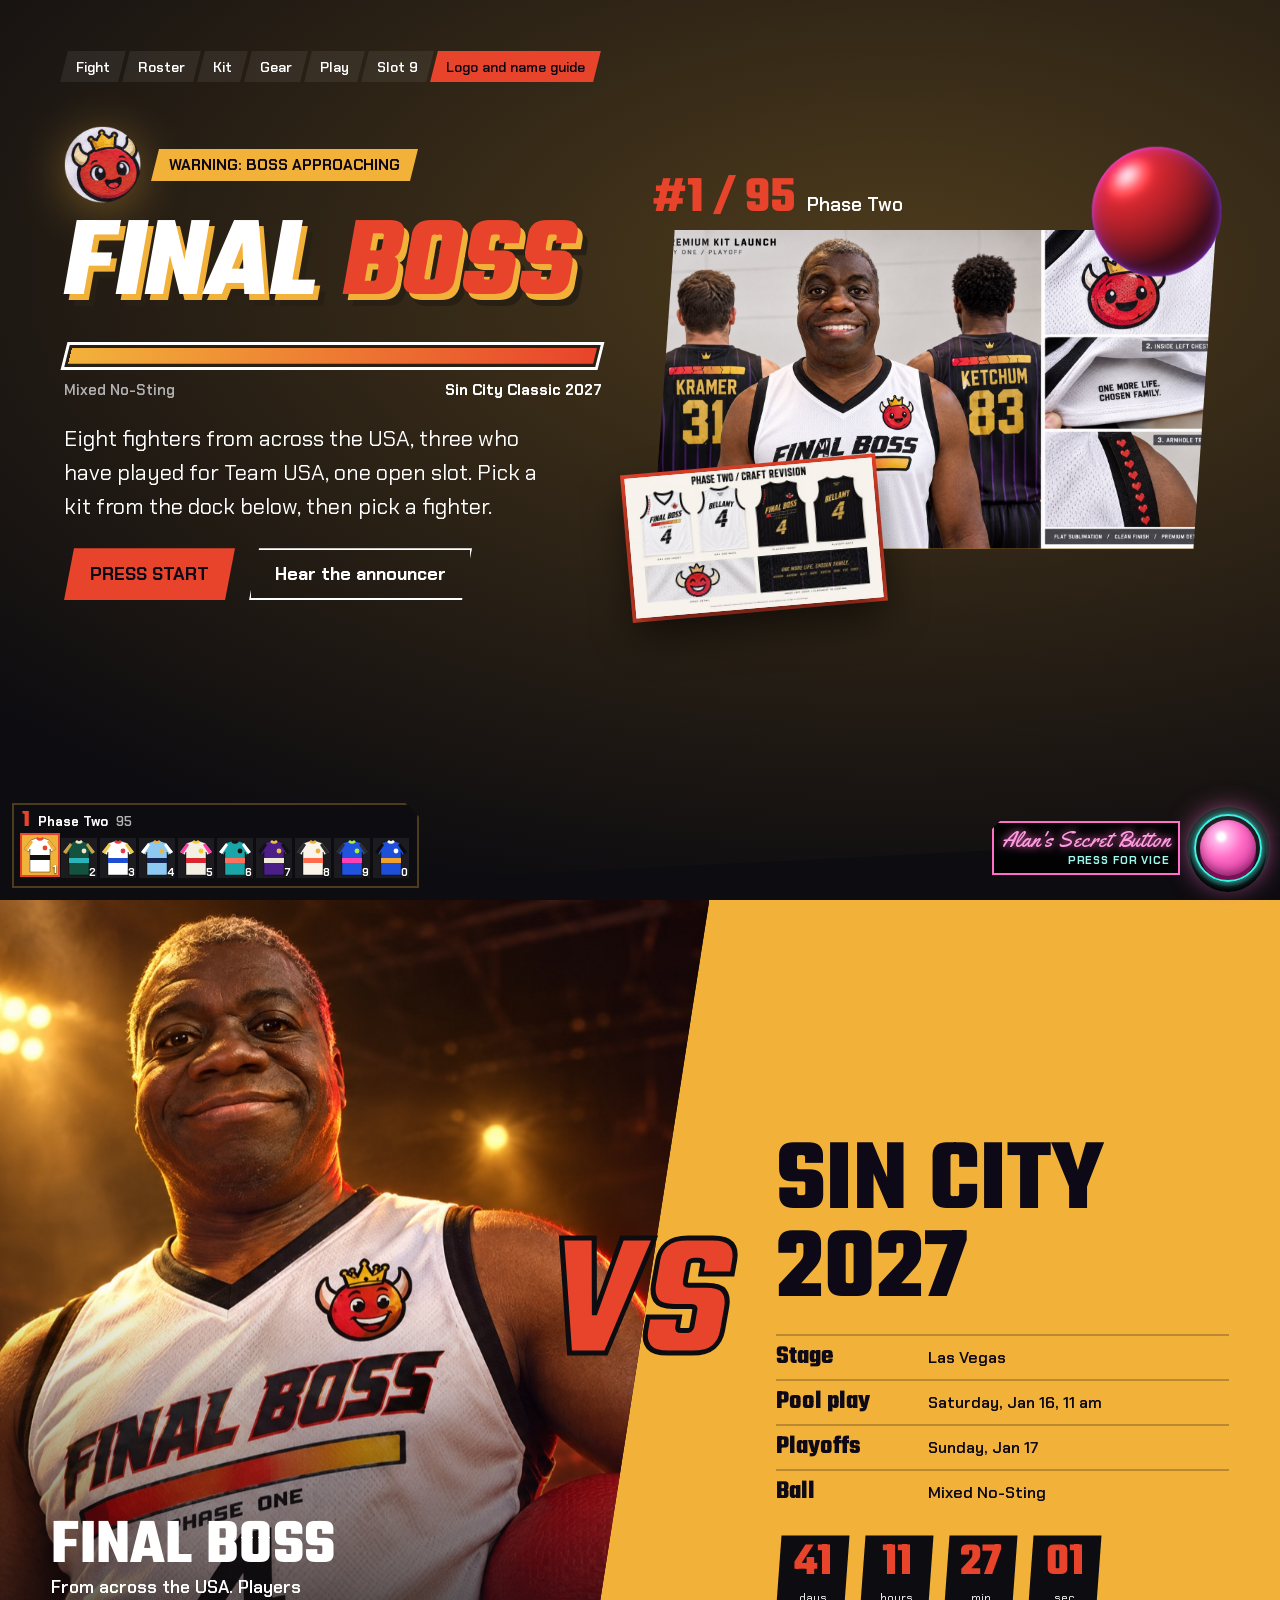
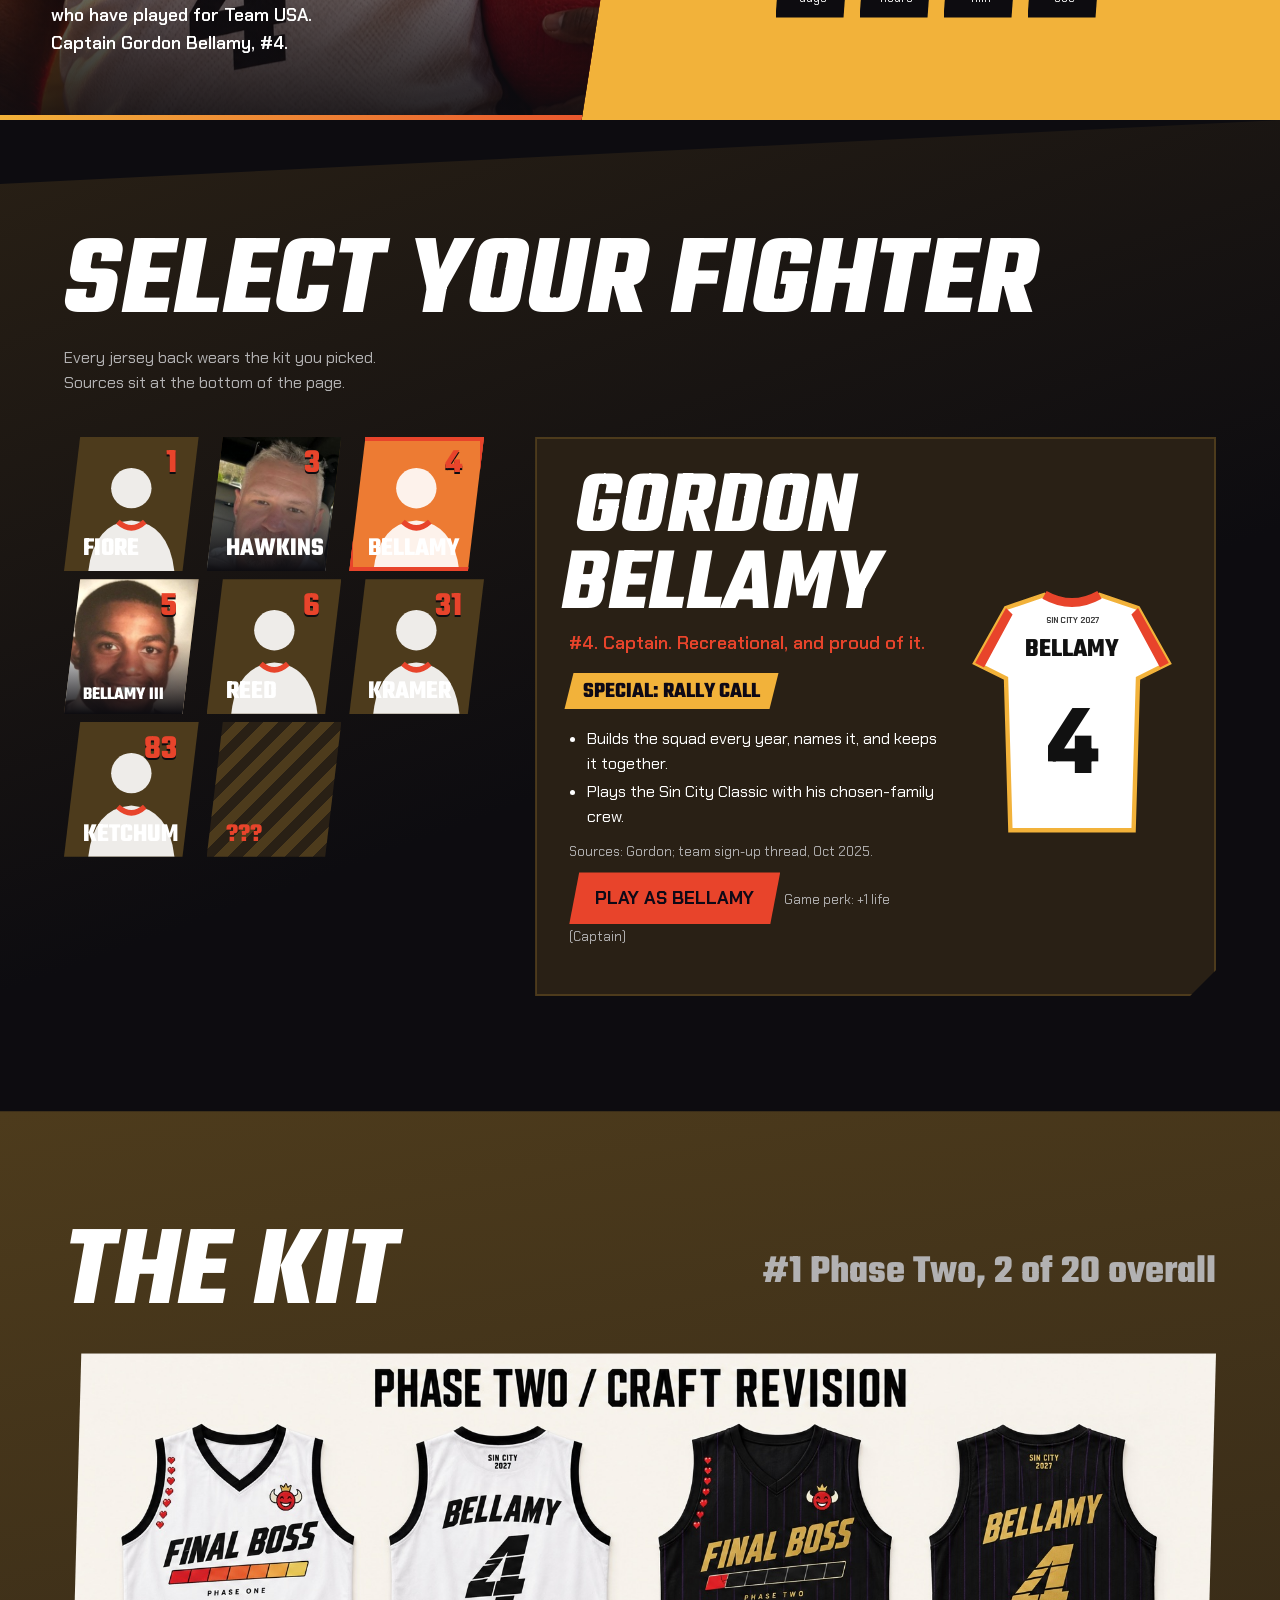
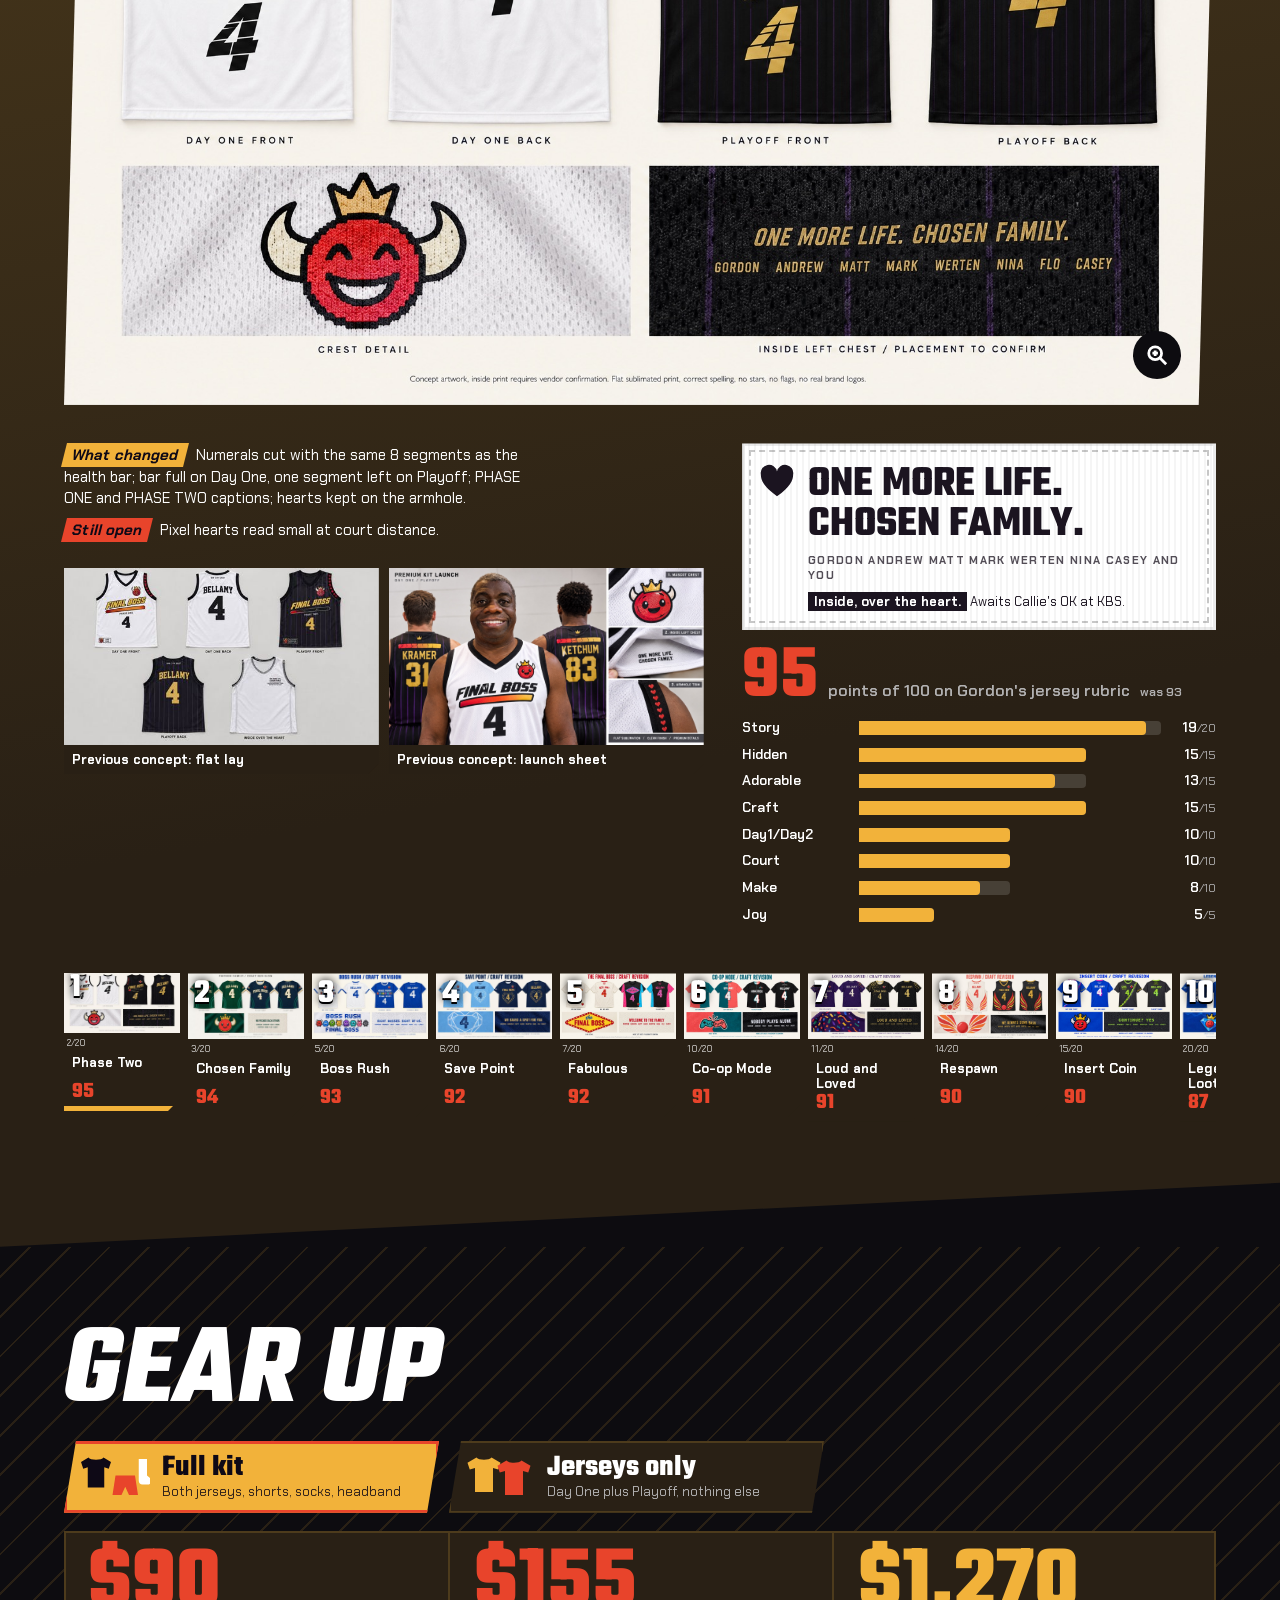
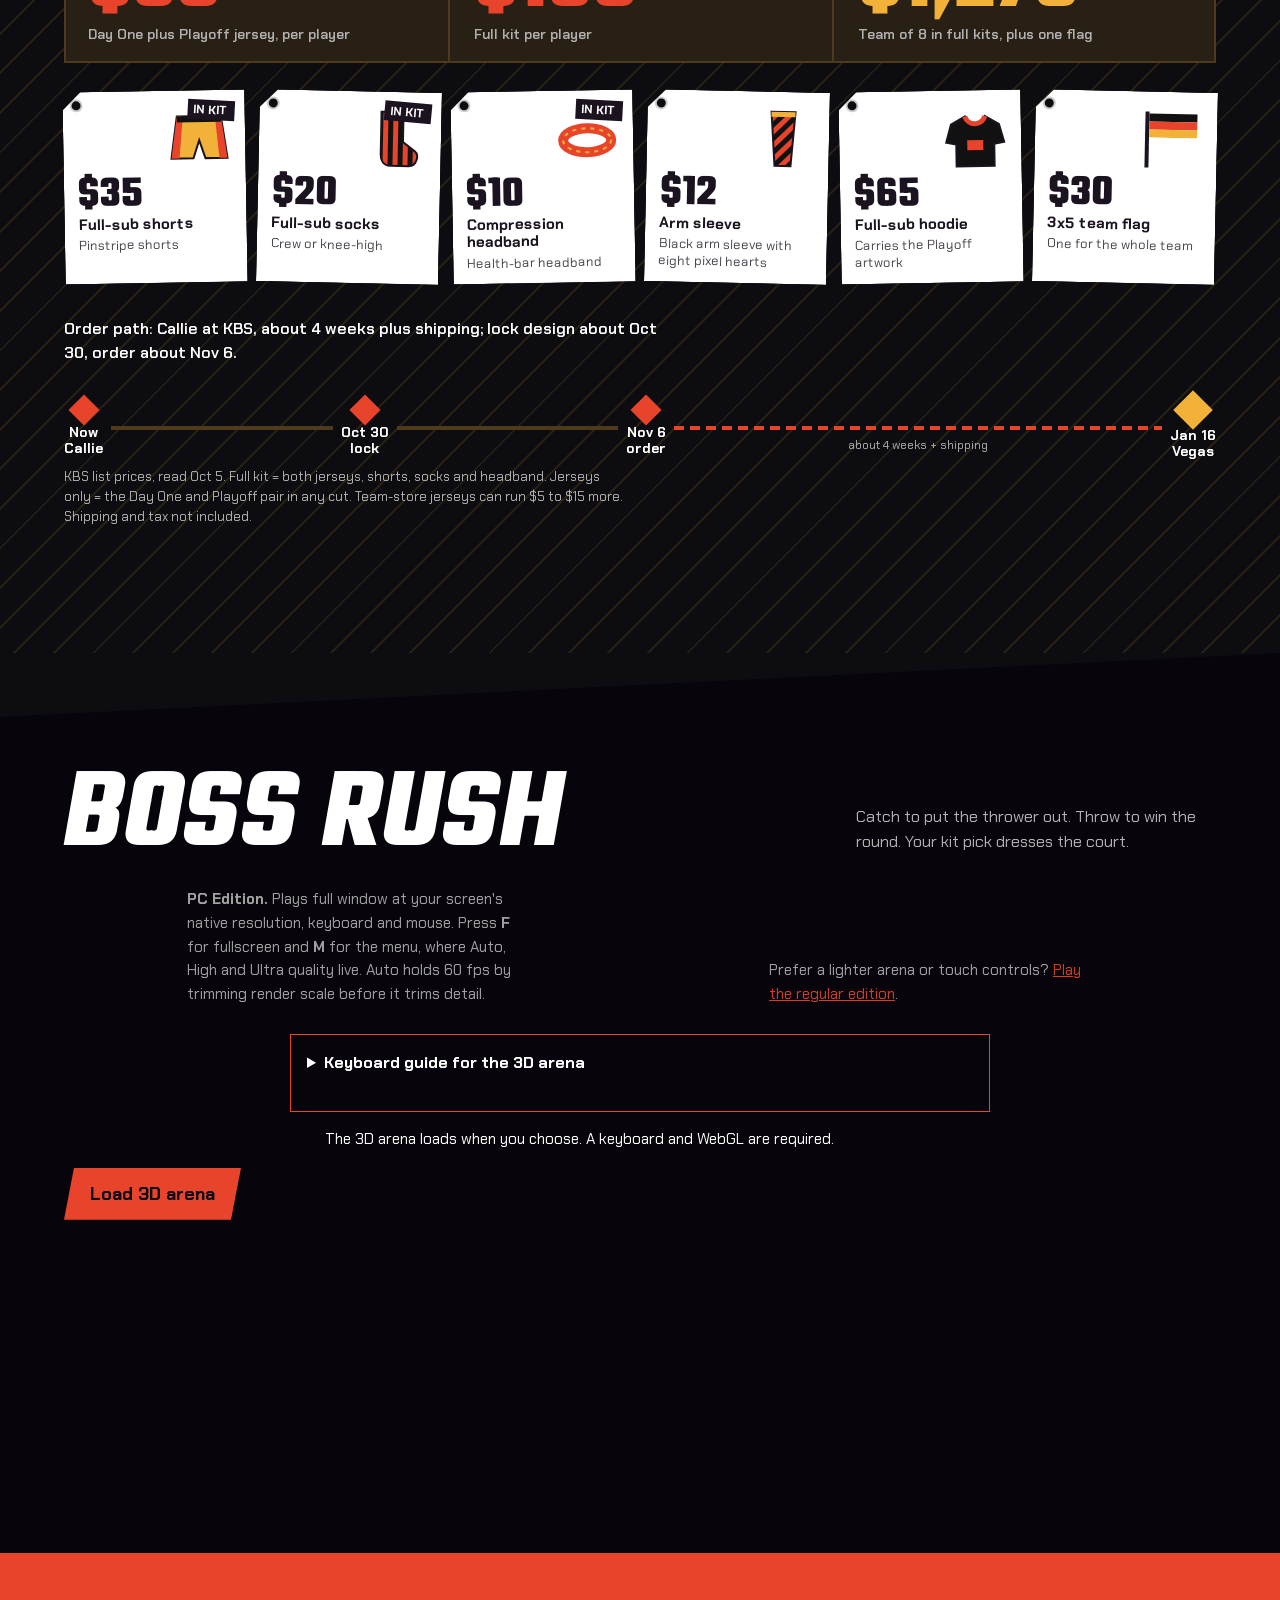
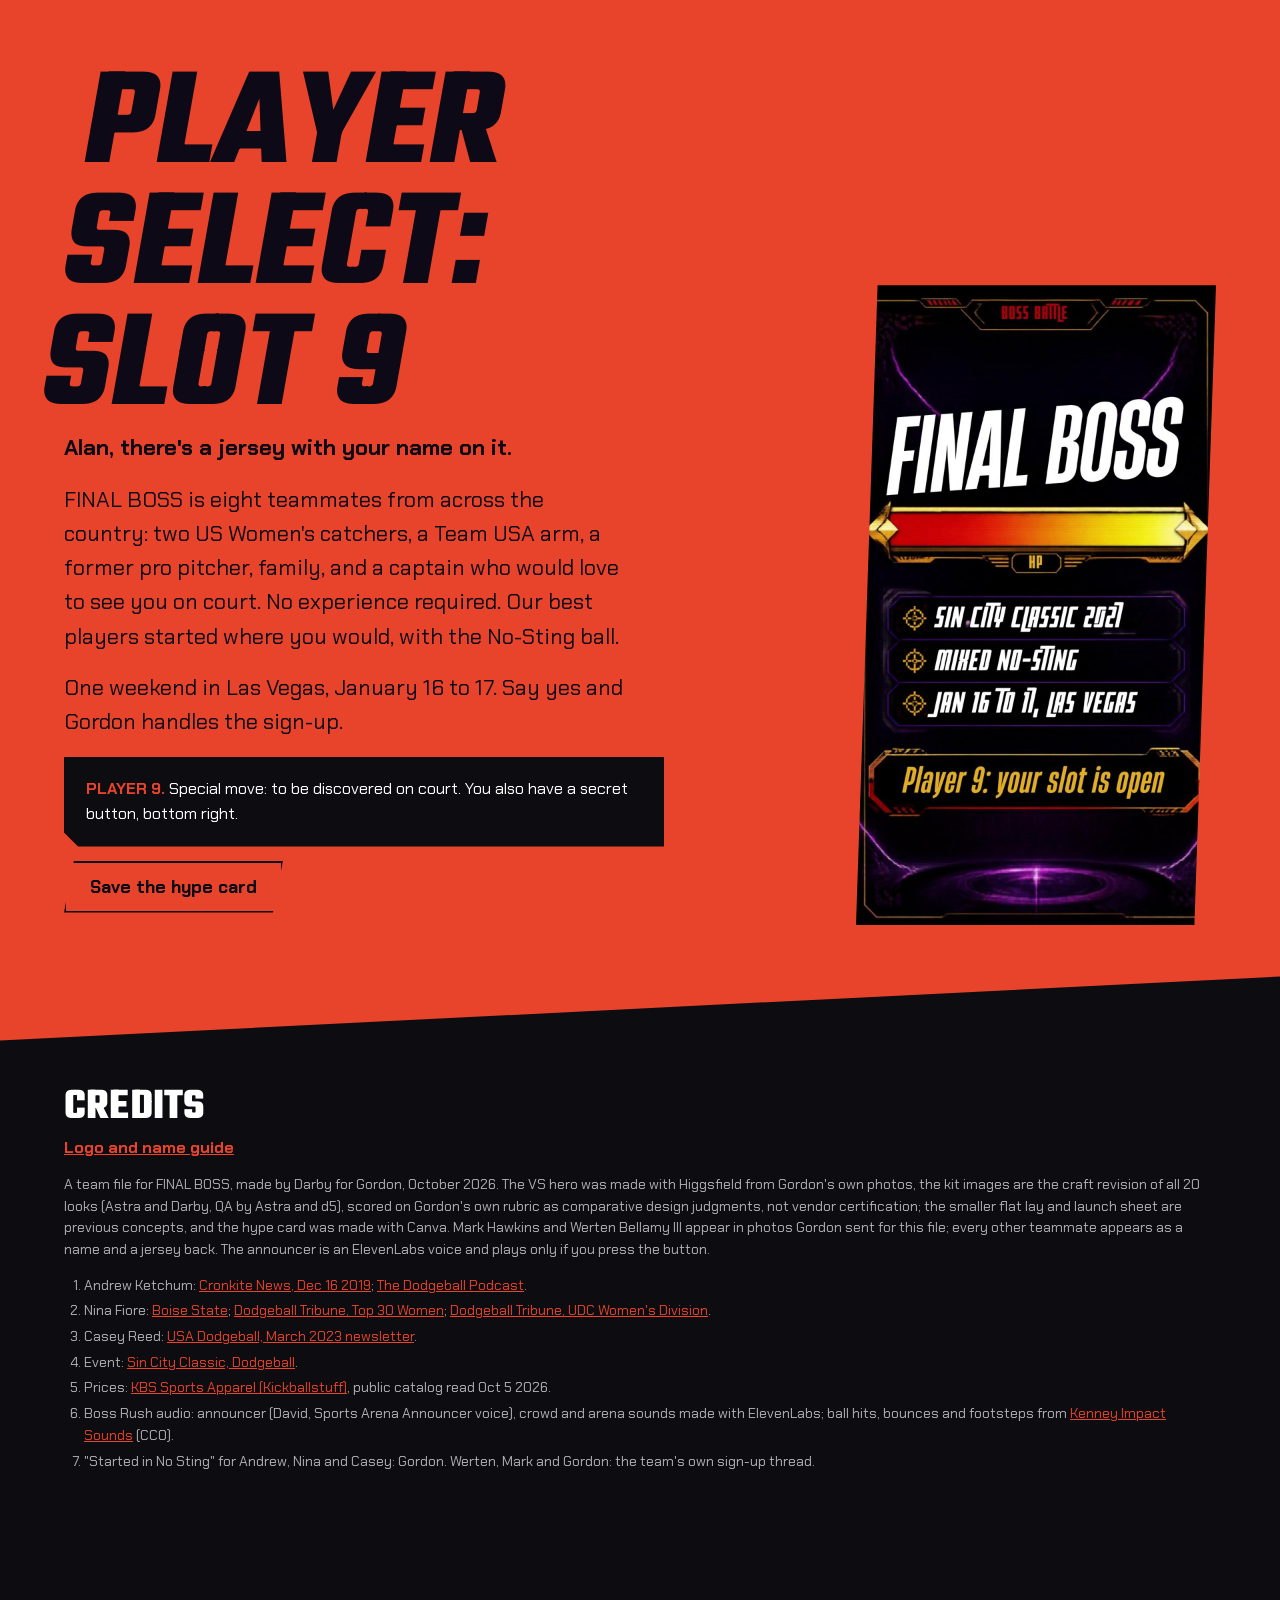
==== index.html @ 3ed368cc "PC site matches the roster: Flo's card and kit name out, Nina coach (may play), the open YOU slot; s" ====
<!doctype html>
<html lang="en">
<head>
<meta charset="utf-8">
<meta name="viewport" content="width=device-width,initial-scale=1,viewport-fit=cover">
<!-- STYLE: Versus Mode, a fighting-game boss file after the Persona 5 menu system and Street Fighter 6 select and VS screens; secret second skin "Vice", a generic 1980s Miami night (deco hotels, pastel neon, palms, pool light) | WHY: the team file IS a fighting game, and every jersey look re-skins the whole arena, so the kit is something you see the page wear, not read about | ALT: Casino Floor, rejected (jersey Fabulous already owns Vegas; cards drift to card grids) -->
<title>FINAL BOSS Team File: PC Edition</title>
<meta name="description" content="The FINAL BOSS team file for Sin City Classic 2027: the roster, twenty kit looks, the gear and prices, a playable round, and an open slot.">
<meta property="og:title" content="FINAL BOSS Team File: PC Edition">
<meta property="og:description" content="Pick a fighter. Pick a kit. Play a round. Sin City Classic 2027, Mixed No-Sting.">
<meta property="og:image" content="assets/hero.jpg">
<meta name="theme-color" content="#0c0612">
<link rel="icon" href="data:image/svg+xml,%3Csvg xmlns='http://www.w3.org/2000/svg' viewBox='0 0 64 64'%3E%3Crect width='64' height='64' fill='%230c0612'/%3E%3Crect x='8' y='26' width='48' height='12' fill='%23ff3b2f'/%3E%3Crect x='8' y='26' width='30' height='12' fill='%23ffc83d'/%3E%3C/svg%3E">
<link rel="preconnect" href="https://fonts.googleapis.com">
<link rel="preconnect" href="https://fonts.gstatic.com" crossorigin>
<link rel="stylesheet" href="https://fonts.googleapis.com/css2?family=Teko:wght@500;600;700&family=Chakra+Petch:ital,wght@0,400;0,600;0,700;1,600&family=Yellowtail&family=Josefin+Sans:wght@400;600;700&display=swap">
<style>
:root{
  /* look tokens: every value below is overwritten by the active look (see applyLook) */
  --void:#0c0612; --void2:#170b22; --plum:#3a1663; --violet:#7b34e6; --red:#ff3b2f; --gold:#ffc83d; --bone:#f5efe4; --ash:#b9aecb; --ink:#0c0612; --onred:#0c0612; --ongold:#0c0612;
  --c1:#14523f; --c2:#2ab3b8; --c3:#f3e6c8; --c4:#c9a24a; --glow:#ff3b2f66;
  --bar:linear-gradient(90deg,var(--red) 0%,var(--gold) 100%);
  /* mode tokens */
  --disp:'Teko','Impact','Arial Narrow',sans-serif; --ui:'Chakra Petch',system-ui,-apple-system,'Segoe UI',sans-serif; --num:'Teko','Impact',sans-serif;
  --skew:-10deg; --chip:-14deg; --unchip:14deg;
  --neonpink:#ff6ec7; --neonteal:#3ef2e0;
  color-scheme:dark;
}
body[data-mode="vc"]{--disp:'Yellowtail','Brush Script MT',cursive; --ui:'Josefin Sans',system-ui,-apple-system,'Segoe UI',sans-serif; --skew:0deg; --chip:0deg; --unchip:0deg}
*{box-sizing:border-box}
html{scroll-behavior:smooth;overflow-x:hidden}
@media (prefers-reduced-motion:reduce){html{scroll-behavior:auto}*{animation-duration:.001ms!important;animation-iteration-count:1!important;transition-duration:.001ms!important}}
body{margin:0;background:var(--void);color:var(--bone);font:16px/1.55 var(--ui);overflow-x:hidden;-webkit-font-smoothing:antialiased;padding-bottom:112px;transition:background-color .5s}
a{color:var(--gold)}
img{max-width:100%;display:block}
button{font-family:inherit}
:focus-visible{outline:3px solid var(--gold);outline-offset:3px}
h1,h2,h3{font-family:var(--disp);font-weight:700;line-height:.86;margin:0;letter-spacing:.005em}
body[data-mode="vc"] h1,body[data-mode="vc"] h2,body[data-mode="vc"] h3{font-weight:400;line-height:1.02;letter-spacing:0}
p{margin:0 0 .8em}
.skip{position:absolute;left:-999px;top:8px;background:var(--gold);color:var(--ink);padding:10px 14px;z-index:99}
.skip:focus{left:8px}
.vc-only{display:none!important}
body[data-mode="vc"] .vc-only{display:revert!important}
body[data-mode="vc"] .fb-only{display:none!important}

/* the slash: every screen is cut on a diagonal; in Vice, a stepped deco edge */
.screen{position:relative;min-height:100svh;padding:clamp(64px,9vw,120px) clamp(16px,5vw,72px);isolation:isolate}
.slab{clip-path:polygon(0 0,100% 0,100% calc(100% - 5vw),0 100%)}
.slab-r{clip-path:polygon(0 5vw,100% 0,100% 100%,0 100%)}
body[data-mode="vc"] .slab,body[data-mode="vc"] .slab-r{clip-path:polygon(0 0,100% 0,100% calc(100% - 36px),72% calc(100% - 36px),72% calc(100% - 18px),58% calc(100% - 18px),58% 100%,42% 100%,42% calc(100% - 18px),28% calc(100% - 18px),28% calc(100% - 36px),0 calc(100% - 36px))}

/* file tabs */
.tabs{display:flex;flex-wrap:wrap;gap:6px 4px;margin:0 0 clamp(24px,3.5vw,44px);padding:0;list-style:none;position:relative;z-index:2}
.tabs a{display:inline-block;font:600 14px/1 var(--ui);color:var(--bone);text-decoration:none;padding:9px 12px 8px;background:#ffffff12;transform:skewX(var(--chip))}
.tabs a span{display:inline-block;transform:skewX(var(--unchip))}
.tabs a:hover{background:var(--red);color:var(--onred)}
.tabs .guide a{background:var(--gold);color:var(--ongold)}
body[data-mode="vc"] .tabs a{background:transparent;box-shadow:inset 0 -2px 0 var(--neonteal);letter-spacing:.08em;text-transform:uppercase;font-size:13px}
body[data-mode="vc"] .tabs .guide a{box-shadow:inset 0 0 0 2px var(--neonpink);color:var(--neonpink);background:transparent}

/* 01 boss intro */
#start{padding-top:clamp(28px,4vw,52px);background:radial-gradient(120% 90% at 70% 30%,var(--plum) 0%,var(--void2) 45%,var(--void) 80%);overflow:hidden}
.startgrid{display:grid;grid-template-columns:minmax(0,1fr) minmax(0,1.05fr);gap:clamp(24px,4vw,64px);align-items:center;position:relative;z-index:1}
.intro{min-width:0}
.badgerow{display:flex;align-items:center;gap:14px;margin-bottom:14px}
.badgerow .warn{margin:0}
.mascot{width:clamp(60px,6vw,84px);height:auto;display:block;flex:0 0 auto;animation:bob 2.6s ease-in-out infinite;filter:drop-shadow(0 8px 24px var(--glow))}
@keyframes bob{50%{transform:translateY(-8px) rotate(-4deg)}}
.warn{display:inline-block;font:700 15px var(--ui);color:var(--onred);background:var(--red);padding:6px 14px;transform:skewX(var(--chip));margin-bottom:18px}
.warn span{display:inline-block;transform:skewX(var(--unchip))}
.title{font-size:clamp(72px,9vw,150px);transform:skewX(var(--skew));transform-origin:left;color:var(--bone);text-shadow:6px 6px 0 var(--red),12px 12px 0 var(--void2)}
.title em{font-style:normal;color:var(--gold)}
.vcword{font:700 clamp(22px,3vw,34px)/1 var(--ui);letter-spacing:.6em;color:var(--neonteal);text-shadow:0 0 12px var(--neonteal);margin:4px 0 0 .2em}
body[data-mode="vc"] .title{text-shadow:0 0 6px #fff,0 0 22px var(--neonpink),0 0 48px var(--neonpink);color:#fff6fb;transform:rotate(-6deg);padding:.05em 0 .1em}
body[data-mode="vc"] .title em{color:#fff6fb}
.bossbar{margin:26px 0 10px;width:min(620px,100%);height:28px;border:3px solid var(--bone);background:var(--void2);position:relative;transform:skewX(var(--chip))}
.bossbar i{position:absolute;inset:3px;background:var(--bar);transform-origin:left;animation:fill 1.6s cubic-bezier(.2,.9,.2,1) .4s both}
body[data-mode="vc"] .bossbar{border-color:var(--neonteal);box-shadow:0 0 14px var(--neonteal);border-radius:20px;overflow:hidden}
@keyframes fill{from{transform:scaleX(0)}to{transform:scaleX(1)}}
.barlabel{display:flex;justify-content:space-between;gap:12px;width:min(620px,100%);font:600 15px var(--ui);color:var(--ash)}
.barlabel b{color:var(--bone)}
.lede{font-size:clamp(18px,2vw,22px);max-width:34ch;margin-top:22px}
.cta{display:flex;flex-wrap:wrap;gap:14px;margin-top:24px}
.btn{font:700 18px var(--ui);color:var(--ongold);background:var(--gold);border:0;padding:14px 26px;cursor:pointer;text-decoration:none;clip-path:polygon(10px 0,100% 0,calc(100% - 10px) 100%,0 100%);min-height:48px;display:inline-flex;align-items:center;gap:10px}
.btn:hover{filter:brightness(1.12)}
.btn.ghost{background:transparent;color:var(--bone);box-shadow:inset 0 0 0 2px var(--bone)}
.btn.ghost:hover{background:var(--plum)}
body[data-mode="vc"] .btn{clip-path:none;border-radius:2px;letter-spacing:.06em;text-transform:uppercase;font-size:16px;box-shadow:0 0 0 2px var(--void),0 0 0 4px var(--gold)}
body[data-mode="vc"] .btn.ghost{box-shadow:inset 0 0 0 2px var(--neonteal);color:var(--neonteal)}
.blink{animation:blink 1.1s steps(2) infinite}
@keyframes blink{50%{opacity:.25}}

.herokit{margin:0;position:relative;min-width:0}
.herolife{width:100%;height:auto;aspect-ratio:1600/904;object-fit:cover;clip-path:polygon(4% 0,100% 0,96% 100%,0 100%);box-shadow:0 0 0 3px var(--red);background:var(--void2)}
body[data-mode="vc"] .herolife{clip-path:none;border-radius:120px 120px 6px 6px/70px 70px 6px 6px;box-shadow:0 0 0 3px var(--neonpink),0 0 40px var(--neonpink)}
.heroflat{position:absolute;left:-4%;bottom:-16%;width:44%;border:0;padding:0;background:var(--bone);cursor:zoom-in;transform:rotate(-5deg);box-shadow:0 18px 40px #0009,0 0 0 4px var(--gold)}
.heroflat img{width:100%;height:auto}
.heroname{display:flex;align-items:baseline;gap:12px;margin:0 0 10px;padding-right:clamp(90px,12vw,170px)}
.heroname b{display:block;font:700 clamp(34px,4vw,56px)/.82 var(--num);color:var(--gold);white-space:nowrap}
.heroname span{font:600 clamp(15px,1.6vw,19px)/1.15 var(--ui);color:var(--bone)}
body[data-mode="vc"] .heroname span{font-family:'Yellowtail',cursive;font-size:clamp(24px,2.6vw,34px);color:#fff}
.ballbox{position:absolute;right:-2%;top:-10%;width:clamp(86px,11vw,160px);aspect-ratio:1;z-index:2;pointer-events:none}
.ballbox canvas,.ballbox img{position:absolute;inset:0;width:100%;height:100%}
.js .ballbox img{display:none}
.sun{position:absolute;left:50%;bottom:-18vw;width:min(70vw,780px);aspect-ratio:1;transform:translateX(-50%);border-radius:50%;background:linear-gradient(180deg,#ffe36e 0%,#ff9a5a 38%,var(--neonpink) 70%,#b43cff 100%);-webkit-mask:repeating-linear-gradient(180deg,#000 0 22px,transparent 22px 30px);mask:repeating-linear-gradient(180deg,#000 0 22px,transparent 22px 30px);opacity:.85;z-index:0;filter:drop-shadow(0 0 40px #ff6ec7)}
.palms{position:absolute;inset:auto 0 0 0;width:100%;height:auto;z-index:0;pointer-events:none}
body[data-mode="vc"] #start{background:linear-gradient(180deg,#120a2e 0%,#2a0f52 38%,#6b1a6e 64%,#ff6ec7 88%,#ffb36b 100%)}

/* 02 versus */
#vs{position:relative;background:var(--red);color:var(--ink);display:grid;grid-template-columns:1fr auto 1fr;gap:0;align-items:stretch;padding:0;min-height:auto}
.side{position:relative;padding:clamp(48px,8vw,110px) clamp(16px,4vw,56px);min-height:min(92svh,820px);display:flex;flex-direction:column;justify-content:flex-end}
.side.us{background:#0c0612;color:#fff;clip-path:polygon(0 0,100% 0,82% 100%,0 100%);margin-right:max(-14vw,-180px);z-index:1;isolation:isolate}
.side.us::after{content:"";position:absolute;inset:0;background:linear-gradient(180deg,transparent 48%,var(--void) 100%);z-index:-1;opacity:.9}
.vsimg{position:absolute;inset:0;width:100%;height:100%;object-fit:cover;object-position:34% 30%;z-index:-2;opacity:0;transition:opacity .6s ease}
.vsimg.on{opacity:1}
.side.us::before{content:"";position:absolute;left:0;right:0;bottom:0;height:5px;background:var(--bar);z-index:0}
.side.them{background:var(--red);color:var(--onred);clip-path:polygon(18% 0,100% 0,100% 100%,0 100%);margin-left:max(-14vw,-180px);padding-left:clamp(48px,16vw,480px)}
.vsmark{align-self:center;z-index:3;font:700 clamp(90px,14vw,190px)/.8 var(--num);color:var(--gold);-webkit-text-stroke:5px var(--ink);transform:skewX(var(--skew));padding:0 .1em}
.side h2{font-size:clamp(58px,8vw,118px)}
.side.us{padding-bottom:clamp(28px,4vw,48px)}
.side.us h2{font-size:clamp(44px,5vw,76px)}
.side.us .bill{font-size:clamp(15px,1.4vw,18px)}
.side .bill{font-weight:600;font-size:clamp(17px,1.8vw,21px);max-width:26ch}
.stage{list-style:none;margin:18px 0 0;padding:0;font-weight:600}
.stage li{display:flex;gap:12px;align-items:baseline;padding:8px 0;border-top:2px solid currentColor;border-top-color:color-mix(in srgb,currentColor 25%,transparent)}
.stage li b{font:700 26px/1 var(--num);min-width:5.4em}
.count{display:flex;flex-wrap:wrap;gap:10px;margin-top:22px}
.count div{background:var(--ink);color:var(--gold);padding:8px 12px;min-width:74px;text-align:center;clip-path:polygon(6px 0,100% 0,calc(100% - 6px) 100%,0 100%)}
.count b{display:block;font:700 46px/.9 var(--num)}
.count span{font-size:12px;color:var(--bone)}
body[data-mode="vc"] #vs{background:#ffd9c7}
body[data-mode="vc"] .side.them{background:repeating-conic-gradient(from -90deg at 50% 110%,#ffd9c7 0 6deg,#ffc1d9 6deg 12deg);color:#2a0f52}
body[data-mode="vc"] .side.us::before{background:linear-gradient(90deg,var(--neonpink),var(--neonteal));box-shadow:0 0 14px var(--neonpink)}
body[data-mode="vc"] .vsmark{font-family:'Yellowtail',cursive;font-weight:400;color:#fff;-webkit-text-stroke:0;text-shadow:0 0 10px #fff,0 0 30px var(--neonpink),0 0 60px var(--neonpink)}
body[data-mode="vc"] .count div{background:#2a0f52;clip-path:none;border-radius:4px;color:var(--neonteal)}

/* 03 select */
#select{background:linear-gradient(160deg,var(--void2) 0%,var(--void) 60%)}
body[data-mode="vc"] #select{background:radial-gradient(circle at 50% 100%,transparent 0 22px,#ffffff08 22px 24px,transparent 24px) 0 0/48px 24px,linear-gradient(180deg,#0b2a3a,#140a30)}
.head{display:flex;flex-wrap:wrap;align-items:flex-end;justify-content:space-between;gap:12px;margin-bottom:28px}
.head h2{font-size:clamp(60px,9vw,132px);transform:skewX(var(--skew))}
body[data-mode="vc"] .head h2,body[data-mode="vc"] .kith{text-shadow:0 0 18px var(--neonpink);color:#fff}
.head p{max-width:36ch;color:var(--ash)}
.selectwrap{display:grid;grid-template-columns:minmax(0,420px) minmax(0,1fr);gap:clamp(20px,4vw,56px);align-items:start}
.grid9{display:grid;grid-template-columns:repeat(3,1fr);gap:8px}
.slot{position:relative;aspect-ratio:1;border:0;padding:0;cursor:pointer;background:var(--plum);color:var(--bone);clip-path:polygon(12% 0,100% 0,88% 100%,0 100%);overflow:hidden;font:inherit}
.slot svg,.slot img{position:absolute;inset:0;width:100%;height:100%;object-fit:cover}
.slot img{filter:saturate(.85) contrast(1.05)}
.slot.photo::after{content:"";position:absolute;inset:0;background:linear-gradient(180deg,transparent 45%,var(--void) 100%)}
.slot .nm{position:absolute;left:14%;right:6%;bottom:8%;font:700 clamp(17px,2.4vw,26px)/.85 var(--num);text-align:left;white-space:nowrap;z-index:1}
.slot .nm.long{font-size:clamp(12px,1.6vw,18px)}
.slot .no{position:absolute;right:16%;top:8%;font:700 clamp(22px,3.4vw,34px)/1 var(--num);color:var(--gold);z-index:1;text-shadow:0 2px 0 var(--void)}
.slot[aria-pressed="true"]{background:var(--violet);box-shadow:inset 0 0 0 4px var(--gold)}
.slot[aria-pressed="true"]::before{content:"";position:absolute;inset:0;box-shadow:inset 0 0 0 4px var(--gold);z-index:2}
.slot.open{background:repeating-linear-gradient(-45deg,var(--plum) 0 10px,var(--void2) 10px 20px)}
.slot.open .nm{color:var(--gold)}
.slot:hover{filter:brightness(1.15)}
body[data-mode="vc"] .slot{clip-path:none;border-radius:50% 50% 6px 6px/30% 30% 6px 6px}
.profile{position:relative;min-height:520px}
.card{display:grid;grid-template-columns:minmax(0,1fr) minmax(0,220px);gap:18px;padding:clamp(18px,3vw,34px);background:var(--void2);box-shadow:inset 0 0 0 2px var(--plum);clip-path:polygon(0 0,100% 0,100% calc(100% - 26px),calc(100% - 26px) 100%,0 100%);margin-bottom:22px}
body[data-mode="vc"] .card{clip-path:none;border-radius:4px;box-shadow:inset 0 0 0 2px var(--neonteal),0 0 30px #3ef2e033;background:#140a30e6}
.js .card{display:none;margin:0}
.js .card.on{display:grid;animation:slam .42s cubic-bezier(.2,1.4,.3,1)}
@keyframes slam{from{transform:translateX(40px) skewX(-8deg);opacity:0}to{transform:none;opacity:1}}
.card h3{text-transform:uppercase;font-size:clamp(50px,7vw,96px);transform:skewX(var(--skew));transform-origin:left}
body[data-mode="vc"] .card h3{text-transform:none;color:var(--neonpink);text-shadow:0 0 14px var(--neonpink)}
.card .role{font:600 18px var(--ui);color:var(--gold);margin:6px 0 14px}
.card .move{display:inline-block;background:var(--red);color:var(--onred);font:700 22px/1 var(--num);padding:8px 14px 6px;transform:skewX(var(--chip));margin:4px 0 14px}
.card .move span{display:inline-block;transform:skewX(var(--unchip))}
.card ul{margin:0 0 12px;padding-left:18px}
.card li{margin:4px 0}
.card .src{font-size:13px;color:var(--ash)}
.card .ns{display:inline-block;font:700 14px var(--ui);color:var(--ongold);background:var(--gold);padding:4px 10px;margin-bottom:10px}
.back{position:relative;align-self:center}
.back svg{width:100%;height:auto}
.back.photo{align-self:start}
.back.photo img{width:100%;height:auto;aspect-ratio:4/5;object-fit:cover;clip-path:polygon(8% 0,100% 0,92% 100%,0 100%)}
body[data-mode="vc"] .back.photo img{clip-path:none;border-radius:120px 120px 4px 4px/90px 90px 4px 4px}
.back.photo .plate{margin-top:-28px;position:relative;font:700 30px/1 var(--num);color:var(--onred);background:var(--red);padding:6px 10px 2px;width:max-content;max-width:100%;transform:skewX(var(--chip))}
.back.photo figcaption{font-size:12px;color:var(--ash);margin-top:8px}
.playas{margin-top:6px}
.card.open h3{color:var(--gold)}

/* 04 the kit */
#kit{background:linear-gradient(170deg,var(--plum),var(--void2) 70%)}
body[data-mode="vc"] #kit{background:linear-gradient(180deg,#0b5f70,#0a3550 60%,#140a30)}
.caustic{position:absolute;inset:0;z-index:-1;opacity:.22;mix-blend-mode:screen;background-image:url("data:image/svg+xml,%3Csvg xmlns='http://www.w3.org/2000/svg' width='400' height='400'%3E%3Cfilter id='c'%3E%3CfeTurbulence type='turbulence' baseFrequency='0.014' numOctaves='2' seed='4'/%3E%3CfeColorMatrix values='0 0 0 0 0.75 0 0 0 0 1 0 0 0 0 1 0 0 0 -3.2 1.25'/%3E%3C/filter%3E%3Crect width='400' height='400' filter='url(%23c)'/%3E%3C/svg%3E");background-size:400px 400px;animation:drift 24s linear infinite}
@keyframes drift{to{background-position:400px 200px}}
.kith{font-size:clamp(60px,9vw,132px);transform:skewX(var(--skew))}
.kitsub{font:700 clamp(26px,3.2vw,40px)/1 var(--num);color:var(--gold)}
body[data-mode="vc"] .kitsub{font-family:'Yellowtail',cursive;font-weight:400;color:#fff}
.flatbig{display:block;width:100%;max-width:1240px;border:0;padding:0;background:#e9e6e1;cursor:zoom-in;position:relative;clip-path:polygon(1.5% 0,100% 0,98.5% 100%,0 100%)}
body[data-mode="vc"] .flatbig{clip-path:none;border-radius:6px;box-shadow:0 0 0 3px #fff,0 0 0 7px var(--neonteal)}
.flatbig img{width:100%;height:auto}
.zoom{position:absolute;right:3%;bottom:4%;width:48px;height:48px;background:var(--void);color:var(--bone);display:grid;place-items:center;border-radius:50%}
.kitrow{display:grid;grid-template-columns:minmax(0,1.35fr) minmax(0,1fr);gap:clamp(18px,3vw,44px);margin-top:clamp(22px,3vw,40px);align-items:start}
.kitleft{display:grid;gap:16px;align-content:start}
.craftnote p{margin:0 0 10px;font-size:15px;line-height:1.35;max-width:52ch}
.craftnote b{display:inline-block;font:700 15px/1 var(--ui);color:var(--onred);background:var(--red);padding:5px 8px 4px;margin-right:6px;transform:skewX(var(--chip))}
.craftnote p+p b{background:var(--gold);color:var(--ongold)}
body[data-mode="vc"] .craftnote b{border-radius:2px}
.thumbs{display:grid;grid-template-columns:1fr 1fr;gap:10px}
.thumbs button{display:block;width:100%;border:0;padding:0;background:var(--void2);cursor:zoom-in;color:var(--bone);text-align:left;clip-path:polygon(0 0,100% 0,100% calc(100% - 10px),calc(100% - 10px) 100%,0 100%)}
body[data-mode="vc"] .thumbs button{clip-path:none;border-radius:4px}
.thumbs img{width:100%;height:auto;aspect-ratio:16/9;object-fit:cover;background:#e9e6e1}
.thumbs span{display:block;padding:6px 8px;font-weight:700;font-size:13px}
.was{display:inline-block;margin-left:6px;font-size:12px;color:var(--ash);font-weight:600}
.lifefig{margin:0}
.lifefig button{border:0;padding:0;background:none;cursor:zoom-in;width:100%;display:block}
.lifefig img{width:100%;height:auto;clip-path:polygon(0 0,100% 0,100% 94%,96% 100%,0 100%)}
body[data-mode="vc"] .lifefig img{clip-path:none;border-radius:4px}
/* inside the heart: a patch of fabric turned inside out */
.inside{position:relative;padding:22px 20px 18px 66px;background:var(--c3);color:#1b1420;background-image:repeating-linear-gradient(90deg,#0000000a 0 2px,transparent 2px 6px);clip-path:polygon(0 0,100% 0,100% 100%,0 100%);box-shadow:inset 0 0 0 3px #00000014}
.inside::before{content:"";position:absolute;inset:7px;border:2px dashed #00000038;pointer-events:none}
.inside svg{position:absolute;left:16px;top:20px;width:38px;height:38px}
.inside q{display:block;font:700 clamp(30px,3.4vw,44px)/.92 var(--num);quotes:none;color:#1b1420}
body[data-mode="vc"] .inside q{font-family:'Yellowtail',cursive;font-weight:400;line-height:1.05}
.inside .names{font:700 11px/1.3 var(--ui);letter-spacing:.12em;margin:8px 0 10px;opacity:.75}
.inside .callie{font-size:13px;margin:0;color:#1b1420}
.inside .callie b{background:#1b1420;color:var(--c3);padding:1px 6px}
.score{margin:18px 0 0}
.score .tot{display:flex;align-items:baseline;gap:10px;margin-bottom:8px}
.score .tot b{font:700 76px/.8 var(--num);color:var(--gold)}
.score .tot span{color:var(--ash);font-weight:600}
.bars{display:grid;gap:5px;margin:0;padding:0;list-style:none}
.bars li{display:grid;grid-template-columns:7.6em minmax(0,1fr) 3.2em;gap:10px;align-items:center;font-size:14px;font-weight:600}
.bars .tr{height:14px;position:relative}
.bars .tr i{position:absolute;inset:0 auto 0 0;background:color-mix(in srgb,var(--bone) 14%,transparent);border-radius:0 4px 4px 0}
.bars .tr s{position:absolute;inset:0 auto 0 0;background:var(--red);border-radius:0 4px 4px 0;transition:width .5s cubic-bezier(.2,.9,.2,1)}
.bars .v{text-align:right;font-variant-numeric:tabular-nums;color:var(--bone)}
.bars .v small{color:var(--ash);font-weight:400}
.ladder{list-style:none;margin:clamp(28px,4vw,48px) 0 0;padding:0 0 10px;display:grid;grid-template-columns:repeat(10,minmax(116px,1fr));gap:8px;overflow-x:auto;scroll-snap-type:x mandatory;overscroll-behavior-x:contain}
.ladder li{scroll-snap-align:start}
.ladder button{width:100%;border:0;padding:0 0 8px;background:var(--void2);color:var(--bone);cursor:pointer;text-align:left;position:relative;transition:transform .2s;clip-path:polygon(0 0,100% 0,100% calc(100% - 12px),calc(100% - 12px) 100%,0 100%)}
body[data-mode="vc"] .ladder button{clip-path:none;border-radius:60px 60px 4px 4px/40px 40px 4px 4px}
.ladder img{width:100%;height:auto;aspect-ratio:16/9;object-fit:cover;background:#e9e6e1}
.ladder .rk{position:absolute;left:6px;top:4px;font:700 34px/1 var(--num);color:#fff;text-shadow:0 2px 0 #000,0 0 8px #000}
.ladder .ln{display:block;font-weight:700;font-size:13px;line-height:1.15;padding:6px 8px 0;min-height:2.4em}
.ladder .ls{display:block;padding:0 8px;font:700 22px/1 var(--num);color:var(--gold)}
.ladder button[aria-pressed="true"]{transform:translateY(-6px);box-shadow:inset 0 -5px 0 var(--red)}

/* 05 gear */
#gear{background:repeating-linear-gradient(-45deg,var(--void) 0 26px,var(--void2) 26px 28px);min-height:auto;padding-top:clamp(40px,6vw,80px)}
body[data-mode="vc"] #gear{background:linear-gradient(180deg,#ffd6cf,#ffc2dd);color:#2a0f52}
body[data-mode="vc"] #gear .kith{color:#2a0f52;text-shadow:0 0 0 transparent,3px 3px 0 var(--neonteal)}
.till{display:grid;grid-template-columns:repeat(3,minmax(0,1fr));gap:0;margin:18px 0 28px;background:var(--void2);box-shadow:inset 0 0 0 2px var(--plum)}
.till div{padding:16px clamp(12px,2vw,24px);border-left:2px solid var(--plum)}
.till div:first-child{border-left:0}
.till b{display:block;font:700 clamp(48px,7vw,96px)/.84 var(--num);color:var(--gold);font-variant-numeric:tabular-nums}
.till div:last-child b{color:var(--red)}
.till span{font-weight:600;font-size:14px;color:var(--ash)}
body[data-mode="vc"] .till{background:#2a0f52;box-shadow:0 0 0 3px #fff,0 0 0 6px var(--neonpink);border-radius:4px}
body[data-mode="vc"] .till b{color:var(--neonteal)}
body[data-mode="vc"] .till div:last-child b{color:var(--neonpink)}
.pick{display:grid;grid-template-columns:1fr 1fr;gap:10px;margin:18px 0 0;max-width:760px}
.pick button{display:grid;grid-template-columns:auto 1fr;grid-template-rows:auto auto;column-gap:12px;align-items:center;text-align:left;border:0;cursor:pointer;padding:12px 14px;background:var(--void2);color:var(--bone);box-shadow:inset 0 0 0 2px var(--plum);clip-path:polygon(12px 0,100% 0,calc(100% - 12px) 100%,0 100%)}
.pick svg{grid-row:span 2;width:72px;height:48px}
.pick .p1{fill:var(--red)} .pick .p2{fill:var(--gold)} .pick .p3{fill:var(--bone)}
.pick b{font:700 30px/.9 var(--num)} .pick span{font-size:13px;color:var(--ash);line-height:1.2}
.pick button[aria-checked="true"]{background:var(--red);color:var(--onred);box-shadow:inset 0 0 0 3px var(--gold)}
.pick button[aria-checked="true"] span{color:var(--onred);opacity:.85}
.pick button[aria-checked="true"] .p1{fill:var(--onred)}
body[data-mode="vc"] .pick button{clip-path:none;border-radius:4px;background:#2a0f52;color:#fff}
body[data-mode="vc"] .pick button span{color:#e9d8ff}
body[data-mode="vc"] .pick button[aria-checked="true"]{background:var(--neonpink);color:#2a0f52;box-shadow:0 0 0 3px #fff,0 0 18px var(--neonpink)}
body[data-mode="vc"] .pick button[aria-checked="true"] span{color:#2a0f52}
.vnote{flex-basis:100%;margin:6px 0 0;font-size:14px;font-weight:600;color:var(--bone)}
.vnote::before{content:"";display:inline-block;width:10px;height:10px;margin-right:8px;background:var(--gold);transform:rotate(45deg)}
.vnote a{color:inherit}
body[data-mode="vc"] #gear .vnote{color:#2a0f52}
.vnote[hidden]{display:none}
.cuts{margin:0 0 8px}
.cutrow{display:flex;flex-wrap:wrap;gap:12px}
.cut{flex:1 1 150px;max-width:210px;display:grid;gap:6px}
.cut button{display:grid;justify-items:start;border:0;cursor:pointer;background:var(--c3);color:#1b1420;padding:12px 14px;text-align:left;clip-path:polygon(18px 0,100% 0,100% 100%,0 100%,0 18px);transition:transform .2s}
.cut button svg{width:60px;height:60px;justify-self:end;margin-bottom:2px}
.cut button b{font:700 44px/.8 var(--num)}
.cut button span{font-weight:700;font-size:15px;line-height:1.15;margin-top:4px}
.cut button small{font-size:13px;opacity:.8}
.cut button[aria-checked="true"]{transform:translateY(-6px);box-shadow:inset 0 -6px 0 var(--red)}
.cut a{font-size:13px;font-weight:600}
body[data-mode="vc"] .cut a{color:#2a0f52}
.cutnote{font-size:14px;font-weight:600;margin:14px 0 0}
.cutnote:empty{display:none}
.tags[hidden]{display:none}
.tags{list-style:none;margin:0;padding:0;display:flex;flex-wrap:wrap;gap:14px 12px}
.tags li{flex:1 1 150px;max-width:220px}
.tag{display:block;height:100%;text-decoration:none;color:#1b1420;background:var(--c3);padding:14px 14px 12px;position:relative;clip-path:polygon(18px 0,100% 0,100% 100%,0 100%,0 18px);transition:transform .2s}
.tag:nth-child(odd){transform:rotate(-1deg)}
.tags li:nth-child(even) .tag{transform:rotate(1.2deg)}
.tag:hover{transform:translateY(-4px) rotate(0)!important}
.tag::before{content:"";position:absolute;left:9px;top:9px;width:9px;height:9px;border-radius:50%;background:var(--void);box-shadow:0 0 0 2px #0003}
.tag svg{width:64px;height:64px;display:block;margin:2px 0 6px auto}
.tag b{display:block;font:700 44px/.8 var(--num)}
.tag .it{display:block;font-weight:700;font-size:15px;line-height:1.15;margin-top:4px}
.tag .nt{display:block;font-size:13px;line-height:1.25;margin-top:4px;opacity:.82}
.tag .kit{position:absolute;right:10px;top:10px;font:700 12px/1 var(--ui);color:var(--c3);background:#1b1420;padding:4px 6px;transform:rotate(4deg)}
.path{margin:30px 0 8px;display:grid;grid-template-columns:auto 1fr auto 1fr auto 2.2fr auto;align-items:center;gap:0 8px}
.path .n{display:grid;justify-items:center;text-align:center;gap:4px;font-weight:700;font-size:14px;line-height:1.1}
.path .n i{width:22px;height:22px;background:var(--gold);transform:rotate(45deg)}
.path .n.end i{background:var(--red);width:28px;height:28px}
.path .ln{height:4px;background:var(--plum);position:relative}
.path .ln.long{background:repeating-linear-gradient(90deg,var(--gold) 0 10px,transparent 10px 16px)}
.path .ln span{position:absolute;left:50%;top:10px;transform:translateX(-50%);font-size:12px;white-space:nowrap;color:var(--ash)}
body[data-mode="vc"] .path .n i{background:var(--neonpink);border-radius:50%;transform:none}
body[data-mode="vc"] .path .ln{background:#2a0f5240}
body[data-mode="vc"] .path .ln span{color:#2a0f52}
.order{font-weight:600;margin-top:34px;max-width:62ch}
.fine{font-size:13px;color:var(--ash);max-width:70ch}
body[data-mode="vc"] .fine{color:#4b2a6e}

/* 06 play */
#play{background:#07040b;overflow:hidden}
body[data-mode="vc"] #play{background:linear-gradient(180deg,#120a2e 0%,#2a0f52 55%,#120a2e 100%)}
.grid-floor{position:absolute;left:-50%;right:-50%;bottom:0;height:46%;z-index:-1;background:linear-gradient(transparent 0 calc(100% - 2px),var(--neonpink) 0) 0 0/100% 40px,linear-gradient(90deg,transparent 0 calc(100% - 2px),var(--neonpink) 0) 0 0/60px 100%;transform:perspective(320px) rotateX(58deg);transform-origin:bottom;opacity:.45;-webkit-mask:linear-gradient(transparent,#000 40%);mask:linear-gradient(transparent,#000 40%)}
.playhead h2{font-size:clamp(60px,9vw,132px);transform:skewX(var(--skew))}
.gamemount{max-width:1080px;margin:22px auto 0;min-height:120px;position:relative}
.gamemount .loading{padding:40px 20px;text-align:center;color:var(--ash)}
.arena{position:relative;max-width:980px;margin:22px auto 0}
#game{display:block;width:100%;height:auto;aspect-ratio:16/10;background:var(--void2);touch-action:none;box-shadow:0 0 0 3px var(--violet)}
.hud{display:flex;flex-wrap:wrap;gap:8px 18px;justify-content:space-between;align-items:center;margin:10px 0;font-weight:600}
.hud b{font:700 30px/1 var(--num);color:var(--gold)}
.pad{display:none;grid-template-columns:1fr 1fr 1.2fr 1.2fr;gap:8px;margin-top:10px}
.pad button{font:700 24px/1 var(--num);min-height:64px;border:0;background:var(--plum);color:var(--bone);clip-path:polygon(8px 0,100% 0,calc(100% - 8px) 100%,0 100%);touch-action:none;user-select:none;-webkit-user-select:none}
.pad .c{background:var(--violet)} .pad .t{background:var(--red);color:var(--onred)}
@media (hover:none),(max-width:760px){.pad{display:grid}}
.keys{color:var(--ash);font-size:14px}
.keys kbd{font:600 13px var(--ui);background:var(--plum);color:var(--bone);padding:2px 7px}
.toggle{background:none;border:2px solid var(--ash);color:var(--bone);font:600 14px var(--ui);padding:6px 12px;cursor:pointer}
.stagewrap{position:relative}
.overlay{position:absolute;inset:3px;display:flex;flex-direction:column;justify-content:center;align-items:center;text-align:center;background:color-mix(in srgb,var(--void) 85%,transparent);padding:16px}
.overlay[hidden]{display:none}
.overlay h3{font-size:clamp(48px,8vw,96px);transform:skewX(var(--skew));color:var(--gold)}
.overlay p{max-width:40ch}

/* 07 player nine */
#nine{background:var(--gold);color:var(--ongold)}
body[data-mode="vc"] #nine{background:linear-gradient(180deg,#ffb36b,#ff6ec7);color:#2a0f52}
#nine h2{font-size:clamp(64px,11vw,160px);transform:skewX(var(--skew))}
.ninegrid{display:grid;grid-template-columns:minmax(0,1.2fr) minmax(0,1fr);gap:clamp(18px,4vw,60px);align-items:end}
.letter{font-size:clamp(18px,2vw,22px);max-width:40ch}
.letter p:first-child{font-weight:700}
.card9{background:var(--ink);color:var(--bone);padding:20px 22px;clip-path:polygon(0 0,100% 0,100% 100%,14px 100%,0 calc(100% - 14px));margin-top:16px}
.card9 b{color:var(--gold)}
body[data-mode="vc"] .card9{background:#2a0f52;clip-path:none;border-radius:4px}
body[data-mode="vc"] .card9 b{color:var(--neonteal)}
.save{color:inherit!important;box-shadow:inset 0 0 0 2px currentColor!important;background:transparent!important}
.story{margin:0}
.story img{max-height:640px;width:auto;margin-left:auto;clip-path:polygon(6% 0,100% 0,94% 100%,0 100%)}

footer{padding:48px clamp(16px,5vw,72px) 40px;color:var(--ash);font-size:14px;background:var(--void)}
footer h2{font-size:44px;color:var(--bone);margin-bottom:10px}
footer ol{padding-left:20px}
footer li{margin:4px 0}
.guideline{font-weight:700;font-size:16px}

/* Mobile controls live in the page; desktop retains the fixed dock. */
.kit-controls{display:contents}.mobile-kit-link{display:none}
/* look dock: a hotbar of jersey swatches, keys 1 to 0 */
.dock{position:fixed;left:12px;bottom:12px;z-index:50;background:var(--void);padding:8px 10px 10px;box-shadow:inset 0 0 0 2px var(--plum),0 10px 30px #0008;clip-path:polygon(0 0,calc(100% - 14px) 0,100% 14px,100% 100%,0 100%);max-width:calc(100vw - 24px)}
body[data-mode="vc"] .dock{clip-path:none;border-radius:6px;box-shadow:inset 0 0 0 2px var(--neonteal),0 0 24px #3ef2e055;background:#140a30}
.dockline{display:flex;align-items:baseline;gap:8px;margin:0 0 6px;font-size:13px;font-weight:700;white-space:nowrap;overflow:hidden}
.dockline b{font:700 24px/.8 var(--num);color:var(--gold)}
.dockline span{overflow:hidden;text-overflow:ellipsis;color:var(--bone)}
.dockline i{font-style:normal;color:var(--ash);font-weight:600}
.hotbar{display:flex;gap:3px}
.hot{position:relative;width:36px;height:40px;border:0;padding:0;background:#ffffff10;cursor:pointer;flex:0 0 auto}
.hot svg{width:100%;height:100%;display:block}
.hot u{position:absolute;right:1px;bottom:0;text-decoration:none;font:700 11px/1 var(--ui);color:var(--bone);text-shadow:0 1px 2px #000}
.hot[aria-checked="true"]{background:var(--red);box-shadow:0 0 0 2px var(--gold);transform:translateY(-3px)}
.hot:hover{background:#ffffff26}
/* Alan's Secret Button: a real arcade button */
.alan{position:fixed;right:14px;bottom:14px;z-index:51;display:flex;align-items:center;gap:10px;border:0;background:none;padding:0;cursor:pointer;color:var(--bone)}
.alan .plaque{display:grid;text-align:right;line-height:1.05;background:#000c;padding:8px 10px;clip-path:polygon(8px 0,100% 0,100% 100%,0 100%,0 8px);box-shadow:inset 0 0 0 2px #ff6ec7}
.alan .plaque b{font:400 22px/1 'Yellowtail',cursive;color:#ff9be0;text-shadow:0 0 8px #ff6ec7}
.alan .plaque span{font:700 11px/1.2 'Chakra Petch',sans-serif;color:#9ff8ee;letter-spacing:.08em;text-transform:uppercase;margin-top:3px}
.alan .bezel{width:76px;height:76px;border-radius:50%;background:radial-gradient(circle at 50% 40%,#3a3a44,#0d0d12 70%);display:grid;place-items:center;box-shadow:0 6px 0 #000,0 0 0 3px #222,0 0 26px #ff6ec7aa;animation:pulse 2.4s ease-in-out infinite;flex:0 0 auto}
.alan .cap{width:56px;height:56px;border-radius:50%;background:radial-gradient(circle at 38% 30%,#fff 0 6%,#ffb8ea 14%,#ff6ec7 40%,#c21d8a 100%);box-shadow:0 5px 0 #7a0f57,inset 0 -4px 8px #0005;transition:transform .08s,box-shadow .08s;position:relative}
.alan .cap::after{content:"";position:absolute;inset:-6px;border-radius:50%;border:2px solid #3ef2e0;box-shadow:0 0 10px #3ef2e0}
.alan:active .cap,.alan.press .cap{transform:translateY(4px);box-shadow:0 1px 0 #7a0f57,inset 0 -2px 6px #0005}
@keyframes pulse{50%{box-shadow:0 6px 0 #000,0 0 0 3px #222,0 0 44px #ff6ec7}}
body[data-mode="vc"] .alan .cap{background:radial-gradient(circle at 38% 30%,#fff 0 6%,#ffd36e 14%,#ff3b2f 45%,#8a1410 100%);box-shadow:0 5px 0 #4a0a07,inset 0 -4px 8px #0005}
body[data-mode="vc"] .alan .cap::after{border-color:#ffc83d;box-shadow:0 0 10px #ffc83d}
body[data-mode="vc"] .alan .bezel{box-shadow:0 6px 0 #000,0 0 0 3px #222,0 0 26px #ff3b2faa}
body[data-mode="vc"] .alan .plaque{box-shadow:inset 0 0 0 2px #ffc83d}
body[data-mode="vc"] .alan .plaque b{font:700 20px/1 'Teko',sans-serif;color:#ffc83d;text-shadow:none;letter-spacing:.02em}
/* transition */
#wipe{position:fixed;inset:0;z-index:300;pointer-events:none;visibility:hidden;display:grid;place-items:center;overflow:hidden}
#wipe.go{visibility:visible;animation:wipe 1.15s cubic-bezier(.6,0,.3,1) both}
#wipe.tovc{background:linear-gradient(180deg,#120a2e 0%,#5a1670 50%,#ff6ec7 82%,#ffb36b 100%)}
#wipe.tofb{background:linear-gradient(115deg,#0c0612 0 45%,#ff3b2f 45% 55%,#0c0612 55%)}
#wipe .wsun{position:absolute;bottom:-20vmin;left:50%;width:90vmin;aspect-ratio:1;transform:translateX(-50%);border-radius:50%;background:linear-gradient(180deg,#ffe36e,#ff6ec7 70%,#b43cff);-webkit-mask:repeating-linear-gradient(180deg,#000 0 18px,transparent 18px 26px);mask:repeating-linear-gradient(180deg,#000 0 18px,transparent 18px 26px)}
#wipe.tofb .wsun{display:none}
#wipe p{position:relative;margin:0;font:400 clamp(90px,22vw,260px)/1 'Yellowtail',cursive;color:#fff;text-shadow:0 0 10px #fff,0 0 40px #ff6ec7,0 0 80px #ff6ec7;transform:rotate(-6deg)}
#wipe.tofb p{font:700 clamp(80px,18vw,220px)/.85 'Teko',sans-serif;transform:skewX(-10deg);text-shadow:8px 8px 0 #ff3b2f;color:#f5efe4}
@keyframes wipe{0%{clip-path:circle(0% at var(--wx,90%) var(--wy,90%))}38%{clip-path:circle(150% at var(--wx,90%) var(--wy,90%));opacity:1}66%{clip-path:circle(150% at var(--wx,90%) var(--wy,90%));opacity:1}100%{clip-path:circle(150% at var(--wx,90%) var(--wy,90%));opacity:0}}
/* lightbox */
#lb{border:0;padding:0;background:transparent;max-width:min(96vw,1800px);max-height:94vh;overflow:auto}
#lb::backdrop{background:#000d}
#lb img{width:100%;height:auto;max-height:90vh;object-fit:contain}
#lb button{position:sticky;top:8px;float:right;margin:8px;z-index:2;font:700 16px var(--ui);background:var(--gold);color:var(--ongold);border:0;padding:10px 16px;cursor:pointer}

@media (max-width:860px){
  .startgrid{grid-template-columns:1fr;gap:0}
  .intro{display:contents}
  .herokit{order:1;margin:22px 0 64px}
  .late{order:2}
  .title{font-size:clamp(64px,19vw,96px)}
  #vs{grid-template-columns:1fr;background:var(--red)}
  body[data-mode="vc"] #vs{background:#ffd9c7}
  .side.us{clip-path:polygon(0 0,100% 0,100% 92%,0 100%);margin:0;min-height:70svh;padding-bottom:56px}
  .side.us::before{display:none}
  .side.them{clip-path:none;margin:0;min-height:0;justify-content:flex-start;padding:24px 16px 48px}
  .vsmark{position:relative;justify-self:end;margin:-64px 14px -8px 0;font-size:96px;line-height:.8}
  .selectwrap,.ninegrid,.kitrow{grid-template-columns:1fr}
  .card{grid-template-columns:1fr}
  .back{max-width:220px}
  .till div{padding:12px 8px}
  .pick button{grid-template-columns:1fr;padding:10px}
  .pick svg{grid-row:auto;width:56px;height:38px}
  .pick b{font-size:24px}
  .cut{flex-basis:140px}
  .till b{font-size:clamp(30px,9vw,48px)}
  .till span{font-size:12px;display:block;line-height:1.2}
  .path{grid-template-columns:auto 1fr auto 1fr auto 1.6fr auto}
  .path .n{font-size:12px}
  .kit-controls{display:grid;gap:22px;padding:24px 20px 28px;background:var(--void);scroll-margin-top:12px}
  .mobile-kit-link{display:inline-flex;align-items:center;min-height:44px;margin-top:8px}
  .dock{position:static;max-width:none;min-width:0;clip-path:none;padding:18px;box-shadow:inset 0 0 0 2px var(--plum)}
  .dockline{margin-bottom:18px;max-width:none;white-space:normal;flex-wrap:wrap;row-gap:2px}
  body[data-mode="vc"] .dock{border-radius:0}
  .hotbar{display:grid;grid-template-columns:repeat(5,minmax(0,1fr));gap:12px 8px}
  .hot{width:100%;height:48px}
  .alan{position:static;justify-self:end;gap:12px;margin-right:5px}
  .alan .bezel{width:50px;height:50px;box-shadow:0 4px 0 #000,0 0 0 2px #222,0 0 18px #ff6ec7aa}
  .alan .cap{width:36px;height:36px}
  .alan .cap::after{inset:-4px}
  .alan .plaque{padding:5px 8px}
  .alan .plaque b{font-size:17px}
  .alan .plaque span{display:block}
  body{padding-bottom:0}
}
@media (max-width:360px){.kit-controls{padding-inline:12px}.dock{padding:12px}}
@media (max-width:420px){.count{gap:8px}.count div{min-width:0;flex:1 1 0;padding:8px 6px}.count b{font-size:34px}.tags li{flex-basis:140px}.path .ln span{font-size:11px}}
@media (min-width:861px){.dockline{max-width:380px}}
</style>
<style>.pcnote{max-width:60ch;margin:.6em auto 0;font-size:.95rem;opacity:.9}.pc-controls{max-width:70ch;margin:1rem auto;text-align:left;border:1px solid var(--gold);padding:1rem}.pc-controls summary{cursor:pointer;min-height:44px;font-weight:700}.pc-controls p{font-size:1rem;line-height:1.7}.pc-status{max-width:70ch;margin:1rem auto;font-size:.95rem}.pc-status:empty,#pc-load-game[hidden]{display:none!important}</style>
</head>
<body data-mode="fb">
<noscript><style>.kit-controls,#announce,#hero-flat-btn,.mobile-kit-link{display:none!important}</style></noscript>
<a class="skip" href="#play">Skip to the game</a>
<script>document.documentElement.classList.add('js');document.body.classList.add('js')</script>

<!-- 01 BOSS INTRO -->
<section id="start" class="screen slab" aria-labelledby="t-title">
  <div class="sun vc-only" aria-hidden="true"></div>
  <svg class="palms vc-only" viewBox="0 0 1200 300" preserveAspectRatio="xMidYMax slice" aria-hidden="true"><g fill="#0d0620">
    <path d="M90 300 C96 230 104 170 128 110 l6 2 C114 170 108 232 106 300Z"/><path d="M131 108c-30-26-70-30-104-14 34-4 66 6 92 26zM131 108c-14-40-48-60-86-62 34 12 60 34 76 66zM131 108c20-34 58-48 96-42-36 4-66 20-88 48zM131 108c34-10 72 0 98 28-30-18-64-24-94-18zM131 108c-6 30-26 56-54 72 24-20 40-44 46-74z"/>
    <path d="M1040 300 C1036 220 1024 160 996 96 l7-2 C1032 158 1046 222 1054 300Z"/><path d="M998 94c28-28 70-34 104-20-34-2-66 8-92 30zM998 94c12-40 46-62 86-66-34 14-58 36-74 70zM998 94c-22-32-60-46-98-38 36 2 68 18 90 46zM998 94c-34-8-72 2-98 30 30-18 64-24 94-18zM998 94c8 30 28 54 56 70-24-20-40-42-48-72z"/>
    <path d="M1150 300 C1148 250 1142 214 1128 180 l6-2 C1150 212 1158 250 1162 300Z"/><path d="M1130 178c22-20 52-24 76-12-26 0-48 6-68 22zM1130 178c-18-22-48-28-74-18 26 0 50 8 66 26zM1130 178c4-28 26-46 54-50-24 10-40 28-46 54z"/>
    <rect x="0" y="292" width="1200" height="8"/></g></svg>
  <ul class="tabs" aria-label="Sections">
    <li><a href="#vs"><span>Fight</span></a></li><li><a href="#select"><span>Roster</span></a></li><li><a href="#kit"><span>Kit</span></a></li><li><a href="#gear"><span>Gear</span></a></li><li><a href="#play"><span>Play</span></a></li><li><a href="#nine"><span>Slot 9</span></a></li><li class="guide"><a href="brand-guide.html"><span>Logo and name guide</span></a></li>
  </ul>
  <div class="startgrid">
    <div class="intro">
      <div class="badgerow"><img class="mascot" src="assets/mascot.png" alt="The FINAL BOSS mascot: a smiling red dodgeball with tiny horns and a gold crown." width="400" height="400"><p class="warn"><span data-vc="LATE CHECK-IN: VICE MODE">WARNING: BOSS APPROACHING</span></p></div>
      <h1 id="t-title" class="title" data-vc="Final Boss">FINAL <em>BOSS</em></h1>
      <p class="vcword vc-only" aria-hidden="true">VICE</p>
      <div class="bossbar late" role="img" aria-label="Boss health bar, full"><i></i></div>
      <div class="barlabel late"><span>Mixed No-Sting</span><b>Sin City Classic 2027</b></div>
      <p class="lede late" data-vc="Same eight fighters, a pastel night on the water, and a jersey for every one of them. Pick a look from the dock below.">Eight fighters from across the USA, three who have played for Team USA, one open slot. Pick a kit from the dock below, then pick a fighter.</p>
      <div class="cta late">
        <a class="btn" href="#select"><span class="blink">PRESS START</span></a>
        <button class="btn ghost" id="announce" type="button" aria-pressed="false">Hear the announcer</button>
        <audio id="vo" src="assets/announcer.mp3" preload="none"></audio>
      </div>
    </div>
    <figure class="herokit">
      <div class="ballbox" aria-hidden="true"><canvas id="ball3d"></canvas><img src="assets/ball.png" alt=""></div>
      <figcaption class="heroname"><b id="hero-rank">#1 / 95</b><span id="hero-name">Phase Two</span></figcaption>
      <img class="herolife" id="hero-life" src="assets/kits/fb02-phase-two-life.jpg" alt="" width="1600" height="904">
      <button class="heroflat" id="hero-flat-btn" type="button" aria-label="Zoom into the flat lay of this kit"><img id="hero-flat" src="assets/kits/thumb/fb02-craft.jpg" alt="" width="520" height="294"></button>
    </figure>
  </div>
</section>

<div class="kit-controls" id="kit-controls">
<!-- look dock and the secret button -->
<nav class="dock" aria-label="Kit looks">
  <p class="dockline" aria-live="polite"><b id="dock-rank">1</b><span id="dock-name">Phase Two</span><i id="dock-score">95</i></p>
  <div class="hotbar" id="hotbar" role="radiogroup" aria-label="Kit look, ranked. Keys 1 to 0, or left and right arrows."></div>
</nav>
<button class="alan" id="alan" type="button" aria-pressed="false"><span class="plaque"><b>Alan's Secret Button</b><span id="alan-sub">Press for Vice</span></span><span class="bezel"><span class="cap"></span></span></button>
</div>

<!-- 02 VERSUS -->
<section id="vs" aria-label="Versus: FINAL BOSS against Sin City Classic 2027">
  <div class="side us">
    <img class="vsimg on" id="vs-a" src="assets/hero.jpg" alt="" width="1920" height="1080"><img class="vsimg" id="vs-b" src="" alt="" aria-hidden="true" width="1920" height="1080">
    <h2>FINAL BOSS</h2>
    <p class="bill">From across the USA. Players who have played for Team USA. Captain Gordon Bellamy, #4.</p>
  </div>
  <div class="vsmark" aria-hidden="true">VS</div>
  <div class="side them">
    <h2>SIN CITY 2027</h2>
    <ul class="stage">
      <li><b>Stage</b> Las Vegas</li>
      <li><b>Pool play</b> Saturday, Jan 16, 11 am</li>
      <li><b>Playoffs</b> Sunday, Jan 17</li>
      <li><b>Ball</b> Mixed No-Sting</li>
    </ul>
    <div class="count" id="count" aria-live="off" aria-label="Countdown to Saturday, January 16, 2027, 11 am Pacific">
      <div><b data-u="d">--</b><span>days</span></div><div><b data-u="h">--</b><span>hours</span></div><div><b data-u="m">--</b><span>min</span></div><div><b data-u="s">--</b><span>sec</span></div>
    </div>
  </div>
</section>

<!-- 03 CHARACTER SELECT -->
<section id="select" class="screen slab-r" aria-labelledby="t-select">
  <div class="head">
    <h2 id="t-select" data-vc="Meet the Crew">SELECT YOUR FIGHTER</h2>
    <p>Every jersey back wears the kit you picked. Sources sit at the bottom of the page.</p>
  </div>
  <div class="selectwrap">
    <div class="grid9" id="grid9" role="group" aria-label="Roster"></div>
    <div class="profile" id="profiles">

      <article class="card" data-id="nina" data-name="FIORE" data-no="1" data-perk="Catch window 40% wider (Clutch Catch)">
        <div>
          <h3>Nina Fiore</h3>
          <p class="role">Coach, #1. Gold and bronze with the US Women's National Team, and now its coach. She may also play; she'll know in December.</p>
          <p class="ns">Started in No Sting</p>
          <p class="move"><span>SPECIAL: CLUTCH CATCH</span></p>
          <ul>
            <li>Gold and bronze with the US Women's National Team.</li>
            <li>"One of the best catchers in all of dodgeball."</li>
          </ul>
          <p class="src">Sources: Boise State lecture series, 2026; Dodgeball Tribune, 2018.</p>
        </div>
        <div class="back" data-back></div>
      </article>

      <article class="card" data-id="mark" data-name="HAWKINS" data-no="3" data-photo="assets/people/hawkins-card.jpg" data-face="assets/people/hawkins-face.jpg" data-perk="Moves 20% faster (First In)">
        <div>
          <h3>Mark Hawkins</h3>
          <p class="role">#3. First in, every season.</p>
          <p class="move"><span>SPECIAL: FIRST IN</span></p>
          <ul>
            <li>First to text the captain when sign-ups opened in October 2025, and signed up that day.</li>
            <li>Played fall 2025 with Gordon, Andrew Ketchum and Eric Francksen.</li>
          </ul>
          <p class="src">Source: team sign-up thread, Oct 2025. Photo: sent by Gordon.</p>
        </div>
        <div class="back" data-back></div>
      </article>

      <article class="card" data-id="gordon" data-name="BELLAMY" data-no="4" data-perk="+1 life (Captain)">
        <div>
          <h3>Gordon Bellamy</h3>
          <p class="role">#4. Captain. Recreational, and proud of it.</p>
          <p class="move"><span>SPECIAL: RALLY CALL</span></p>
          <ul>
            <li>Builds the squad every year, names it, and keeps it together.</li>
            <li>Plays the Sin City Classic with his chosen-family crew.</li>
          </ul>
          <p class="src">Sources: Gordon; team sign-up thread, Oct 2025.</p>
        </div>
        <div class="back" data-back></div>
      </article>

      <article class="card" data-id="werten" data-name="BELLAMY III" data-no="5" data-photo="assets/people/bellamy-iii-card.jpg" data-face="assets/people/bellamy-iii-face.jpg" data-perk="Moves 15% faster (Family Business)">
        <div>
          <h3>Werten Bellamy III</h3>
          <p class="role">#5. Gordon's nephew. A Morehouse man.</p>
          <p class="move"><span>SPECIAL: FAMILY BUSINESS</span></p>
          <ul>
            <li>On the squad since the October 2025 sign-up: two Bellamys on one roster.</li>
            <li>On last season's playoff jersey list.</li>
          </ul>
          <p class="src">Sources: team sign-up thread, Oct 2025; Gordon. Photo: sent by Gordon.</p>
        </div>
        <div class="back" data-back></div>
      </article>

      <article class="card" data-id="casey" data-name="REED" data-no="6" data-perk="Throws two balls (Coordinated Fire)">
        <div>
          <h3>Casey Reed</h3>
          <p class="role">#6. USA Dodgeball Gender Diversity Committee Chair.</p>
          <p class="ns">Started in No Sting</p>
          <p class="move"><span>SPECIAL: COORDINATED FIRE</span></p>
          <ul>
            <li>Played the first UDC women's no-sting division in 2018, bringing "strong arms."</li>
            <li>Captained LFG on the 2023 Premier Tour.</li>
          </ul>
          <p class="src">Sources: USA Dodgeball newsletter, Mar 2023; Dodgeball Tribune, Jul 2018.</p>
        </div>
        <div class="back" data-back></div>
      </article>

      <article class="card" data-id="matt" data-name="KRAMER" data-no="31" data-perk="Throws 25% faster (Heater)">
        <div>
          <h3>Matt Kramer</h3>
          <p class="role">#31. Catcher, then pro pitcher, now dodgeballer.</p>
          <p class="move"><span>SPECIAL: HEATER</span></p>
          <ul>
            <li>Signed as a catcher, converted to a pitcher.</li>
            <li>Gordon's AI mentor, and Andrew Ketchum's student on the court.</li>
            <li>His training camp: <a href="https://gordonusc.github.io/matt-kramer/season/">Bullpen to Battlefield</a>.</li>
          </ul>
          <p class="src">Sources: Matt's season page; Gordon.</p>
        </div>
        <div class="back" data-back></div>
      </article>

      <article class="card" data-id="andrew" data-name="KETCHUM" data-no="83" data-perk="Throws 40% faster (The Hammer)">
        <div>
          <h3>Andrew Ketchum</h3>
          <p class="role">#83. Team USA gold, 2015. Matt Kramer's mentor.</p>
          <p class="ns">Started in No Sting</p>
          <p class="move"><span>SPECIAL: THE HAMMER</span></p>
          <ul>
            <li>"The most feared arm in dodgeball, even in foam."</li>
            <li>Played for Team USA at the 2019 WDBF Worlds in Cancun.</li>
          </ul>
          <p class="src">Sources: Cronkite News, Dec 16 2019; USA Dodgeball and Dodgeball Tribune.</p>
        </div>
        <div class="back" data-back></div>
      </article>

      <article class="card open" data-id="nine" data-name="YOU" data-no="?" data-perk="Your name and number on the back">
        <div>
          <h3>Your slot</h3>
          <p class="role">Open. Jersey waiting.</p>
          <p class="move"><span>SPECIAL: TO BE DISCOVERED ON COURT</span></p>
          <p>Pick YOU in Boss Rush and put your own name and number on the back. <a href="#nine">Read the invitation</a>.</p>
        </div>
        <div class="back" data-back></div>
      </article>
    </div>
  </div>
</section>

<!-- 04 THE KIT -->
<section id="kit" class="screen slab" aria-labelledby="t-kit">
  <div class="caustic vc-only" aria-hidden="true"></div>
  <div class="head">
    <h2 id="t-kit" class="kith" data-vc="The Kit">THE KIT</h2>
    <p class="kitsub" id="kit-sub" aria-live="polite">#1 Phase Two</p>
    <p class="vnote" id="kit-vn" hidden></p>
    <a class="mobile-kit-link" href="#kit-controls" data-vc="Choose a look or switch to FINAL BOSS ↑">Choose a look or switch to Vice ↑</a>
  </div>
  <button class="flatbig" id="flat-open" type="button" aria-label="Zoom into the craft sheet"><img id="kit-craft" src="assets/kits/fb02-craft.jpg" alt="" width="1800" height="1018" loading="lazy"><span class="zoom" aria-hidden="true"><svg width="22" height="22" viewBox="0 0 24 24" fill="none" stroke="currentColor" stroke-width="3"><circle cx="10" cy="10" r="7"/><path d="M15 15l7 7M10 7v6M7 10h6"/></svg></span></button>
  <div class="kitrow">
    <div class="kitleft">
      <div class="craftnote"><p><b>What changed</b> <span id="kit-cc"></span></p><p><b>Still open</b> <span id="kit-cl"></span></p></div>
      <div class="thumbs">
        <button type="button" id="flatthumb" aria-label="Zoom into the flat lay"><img id="kit-flat" src="assets/kits/thumb/fb02-phase-two-flat.jpg" alt="" width="520" height="294" loading="lazy"><span>Previous concept: flat lay</span></button>
        <button type="button" id="life-open" aria-label="Zoom into the launch sheet"><img id="kit-life" src="assets/kits/fb02-phase-two-life.jpg" alt="" width="1600" height="904" loading="lazy"><span>Previous concept: launch sheet</span></button>
      </div>
    </div>
    <div>
      <div class="inside">
        <svg viewBox="0 0 40 40" aria-hidden="true"><path d="M20 35 C6 25 3 18 3 12a8 8 0 0 1 17-3 8 8 0 0 1 17 3c0 6-3 13-17 23z" fill="#1b1420"/></svg>
        <q id="kit-inside">ONE MORE LIFE. CHOSEN FAMILY.</q>
        <p class="names">GORDON ANDREW MATT MARK WERTEN NINA CASEY AND YOU</p>
        <p class="callie"><b>Inside, over the heart.</b> Awaits Callie's OK at KBS.</p>
      </div>
      <figure class="score" aria-labelledby="score-cap">
        <div class="tot"><b id="kit-total">95</b><span id="score-cap">points of 100 on Gordon's jersey rubric <small class="was" id="kit-was">was 93</small></span></div>
        <ul class="bars" id="bars"></ul>
      </figure>
    </div>
  </div>
  <ol class="ladder" id="ladder" aria-label="All ten looks in this mode, ranked"></ol>
</section>

<!-- 05 GEAR -->
<section id="gear" class="screen" aria-labelledby="t-gear">
  <h2 id="t-gear" class="kith" data-vc="Gear Up">GEAR UP</h2>
  <p class="vnote" id="gear-vn" hidden></p>
  <div class="pick" id="pick" role="radiogroup" aria-label="What to order">
    <button type="button" role="radio" data-pick="kit" aria-checked="true"><svg viewBox="0 0 96 64" aria-hidden="true"><path class="p1" d="M14 6l-10 6 3 9 6-2v27h22V19l6 2 3-9-10-6c-2 4-18 4-20 0z"/><path class="p2" d="M50 30h26l4 26H68l-5-11-5 11H46z"/><path class="p3" d="M84 8h8v22l5 4c2 3 0 8-4 8h-7c-3 0-5-2-5-5V8z"/></svg><b>Full kit</b><span>Both jerseys, shorts, socks, headband</span></button>
    <button type="button" role="radio" data-pick="jersey" aria-checked="false"><svg viewBox="0 0 96 64" aria-hidden="true"><path class="p1" d="M18 6l-12 7 3 9 7-2v32h24V20l7 2 3-9-12-7c-3 4-17 4-20 0z"/><path class="p2" d="M58 10l-12 7 3 9 7-2v32h24V24l7 2 3-9-12-7c-3 4-17 4-20 0z"/></svg><b>Jerseys only</b><span>Day One plus Playoff, nothing else</span></button>
  </div>
  <div class="till" aria-live="polite">
    <div><b id="g-pair">$100</b><span id="g-pair-l">Day One plus Playoff jersey, per player</span></div>
    <div><b id="g-kit">$165</b><span id="g-kit-l">Full kit per player</span></div>
    <div><b id="g-team">$1,350</b><span id="g-team-l">Team of 8 in full kits, plus one flag</span></div>
  </div>
  <div class="cuts" id="cuts" hidden><div class="cutrow" id="cutrow" role="radiogroup" aria-label="Jersey cut"></div><p class="cutnote" id="cutnote"></p></div>
  <ul class="tags" id="tags"></ul>
  <p class="order">Order path: Callie at KBS, about 4 weeks plus shipping; lock design about Oct 30, order about Nov 6.</p>
  <div class="path" aria-hidden="true">
    <div class="n"><i></i>Now<br>Callie</div><div class="ln"></div>
    <div class="n"><i></i>Oct 30<br>lock</div><div class="ln"></div>
    <div class="n"><i></i>Nov 6<br>order</div><div class="ln long"><span>about 4 weeks + shipping</span></div>
    <div class="n end"><i></i>Jan 16<br>Vegas</div>
  </div>
  <p class="fine">KBS list prices, read Oct 5. Full kit = both jerseys, shorts, socks and headband. Jerseys only = the Day One and Playoff pair in any cut. Team-store jerseys can run $5 to $15 more. Shipping and tax not included.</p>
</section>

<!-- 06 PLAY -->
<section id="play" class="screen slab-r" aria-labelledby="t-play">
  <div class="grid-floor vc-only" aria-hidden="true"></div>
  <div class="playhead head">
    <h2 id="t-play" data-vc="Boss Rush">BOSS RUSH</h2>
    <p>Catch to put the thrower out. Throw to win the round. Your kit pick dresses the court.</p>
    <p class="pcnote"><strong>PC Edition.</strong> Plays full window at your screen's native resolution, keyboard and mouse. Press <b>F</b> for fullscreen and <b>M</b> for the menu, where Auto, High and Ultra quality live. Auto holds 60 fps by trimming render scale before it trims detail.</p>
    <p class="pcnote pc-phone">Prefer a lighter arena or touch controls? <a href="https://gordonusc.github.io/final-boss/#play">Play the regular edition</a>.</p>
  </div>
  <details class="pc-controls" id="pc-controls"><summary>Keyboard guide for the 3D arena</summary><p><kbd>W A S D</kbd> or arrow keys move. <kbd>J</kbd> or <kbd>Space</kbd> throws. <kbd>K</kbd> catches. <kbd>L</kbd> jumps. <kbd>Shift</kbd> or <kbd>E</kbd> passes. <kbd>Q</kbd> switches player.</p><p>Mouse: left click throws, right click catches (hold to duck). <kbd>F</kbd> toggles fullscreen and <kbd>M</kbd> opens the menu (quality and display) without using your time out. The arena plays full window; <kbd>Esc</kbd> on the title or results card returns to this page.</p><p><kbd>P</kbd> or <kbd>Esc</kbd> calls time out. Your first time out resumes after 30 seconds; later pauses wait for you. Sound starts off. Choose your lineup, then enter the court.</p></details>
  <p class="pc-status" id="pc-game-status" role="status">The 3D arena loads when you choose. A keyboard and WebGL are required.</p>
  <p><button type="button" class="btn" id="pc-load-game" hidden>Load 3D arena</button></p>
  <noscript><p class="pcnote">The arena needs JavaScript. The team, kits and source notes remain available below.</p></noscript>
  <div class="gamemount" id="fbgame"></div>
  <div class="arena" id="fallback" hidden>
    <div class="hud" aria-live="polite">
      <span>Playing as <b id="hud-who">BELLAMY</b></span>
      <span>Score <b id="hud-score">0</b></span>
      <span>Mult <b id="hud-mult">x1</b></span>
      <span>Balls <b id="hud-ammo">1</b></span>
      <span>Wave <b id="hud-wave">1</b></span>
      <button class="toggle" id="sfx" type="button" aria-pressed="false">Sound off</button>
    </div>
    <div class="stagewrap"><canvas id="game" width="960" height="600" aria-label="Boss Rush dodgeball game. Use the keyboard or the on-screen buttons." tabindex="0"></canvas>
    <div class="overlay" id="ov">
      <h3 id="ov-h">READY?</h3>
      <p id="ov-p">Left and Right to dodge. Space to catch when a ball reaches your ring. Up to throw. A catch puts the thrower out and gives you a ball.</p>
      <button class="btn" id="ov-go" type="button">PLAY</button>
    </div></div>
    <div class="pad" aria-label="Touch controls">
      <button type="button" data-k="left" aria-label="Move left">&larr;</button>
      <button type="button" data-k="right" aria-label="Move right">&rarr;</button>
      <button type="button" class="c" data-k="catch">CATCH</button>
      <button type="button" class="t" data-k="throw">THROW</button>
    </div>
    <p class="keys"><kbd>&larr;</kbd> <kbd>&rarr;</kbd> or <kbd>A</kbd> <kbd>D</kbd> move. <kbd>Space</kbd> catch. <kbd>&uarr;</kbd> or <kbd>W</kbd> throw. <kbd>P</kbd> pause. <kbd>R</kbd> restart. Perks are just for fun, not real stats.</p>
  </div>
  <noscript><p>The game needs JavaScript. Everything else in this file reads fine without it.</p></noscript>
</section>

<!-- 07 PLAYER NINE -->
<section id="nine" class="screen slab" aria-labelledby="t-nine">
  <div class="ninegrid">
    <div>
      <h2 id="t-nine" data-vc="Room for One More">PLAYER SELECT: SLOT 9</h2>
      <div class="letter">
        <p>Alan, there's a jersey with your name on it.</p>
        <p>FINAL BOSS is eight teammates from across the country: two US Women's catchers, a Team USA arm, a former pro pitcher, family, and a captain who would love to see you on court. No experience required. Our best players started where you would, with the No-Sting ball.</p>
        <p>One weekend in Las Vegas, January 16 to 17. Say yes and Gordon handles the sign-up.</p>
      </div>
      <div class="card9"><b>PLAYER 9.</b> Special move: to be discovered on court. You also have a secret button, bottom right.</div>
      <p style="margin-top:14px"><a class="btn ghost save" href="assets/canva-story.jpg" download>Save the hype card</a></p>
    </div>
    <figure class="story"><img src="assets/canva-story.jpg" alt="FINAL BOSS hype card: a boss health bar, Sin City Classic 2027, Mixed No-Sting, Jan 16 to 17, Las Vegas, and Player 9: your slot is open." width="540" height="960" loading="lazy"></figure>
  </div>
</section>

<footer>
  <h2>CREDITS</h2>
  <p class="guideline"><a href="brand-guide.html">Logo and name guide</a></p>
  <p>A team file for FINAL BOSS, made by Darby for Gordon, October 2026. The VS hero was made with Higgsfield from Gordon's own photos, the kit images are the craft revision of all 20 looks (Astra and Darby, QA by Astra and d5), scored on Gordon's own rubric as comparative design judgments, not vendor certification; the smaller flat lay and launch sheet are previous concepts, and the hype card was made with Canva. Mark Hawkins and Werten Bellamy III appear in photos Gordon sent for this file; every other teammate appears as a name and a jersey back. The announcer is an ElevenLabs voice and plays only if you press the button.</p>
  <ol>
    <li>Andrew Ketchum: <a href="https://cronkitenews.azpbs.org/2019/12/16/professional-adult-dodgeball/">Cronkite News, Dec 16 2019</a>; <a href="https://soundcloud.com/thedodgeballpodcast/s4-e-46-team-usa-chat-ft-nate-krieter-and-andrew-ketchum">The Dodgeball Podcast</a>.</li>
    <li>Nina Fiore: <a href="https://events.boisestate.edu/event/film-lecture-series-nina-fiore">Boise State</a>; <a href="https://medium.com/thedodgeballtribune/the-top-30-women-in-us-dodgeball-part-1-35fc89e6197a">Dodgeball Tribune, Top 30 Women</a>; <a href="https://medium.com/thedodgeballtribune/a-look-at-the-ultimate-dodgeball-championship-womens-division-495b026e8de7">Dodgeball Tribune, UDC Women's Division</a>.</li>
    <li>Casey Reed: <a href="https://usadodgeball.com/announcements">USA Dodgeball, March 2023 newsletter</a>.</li>
    <li>Event: <a href="https://www.sincityclassic.org/sports/dodgeball">Sin City Classic, Dodgeball</a>.</li>
    <li>Prices: <a href="https://www.kbssportsapparel.com/">KBS Sports Apparel (Kickballstuff)</a>, public catalog read Oct 5 2026.</li>
    <li>Boss Rush audio: announcer (David, Sports Arena Announcer voice), crowd and arena sounds made with ElevenLabs; ball hits, bounces and footsteps from <a href="https://kenney.nl/assets/impact-sounds">Kenney Impact Sounds</a> (CC0).</li>
    <li>"Started in No Sting" for Andrew, Nina and Casey: Gordon. Werten, Mark and Gordon: the team's own sign-up thread.</li>
  </ol>
</footer>

<div id="wipe" aria-hidden="true"><div class="wsun"></div><p id="wipe-word">Vice</p></div>
<dialog id="lb" aria-label="Zoomed kit image"><button type="button" id="lb-close">Close</button><img id="lb-img" src="" alt=""></dialog>

<script src="https://cdnjs.cloudflare.com/ajax/libs/three.js/r128/three.min.js"></script>
<script>
(function(){
const reduce = matchMedia('(prefers-reduced-motion: reduce)').matches;
const $=id=>document.getElementById(id);
let ac=null,sound=false;

/* ---------- looks: the craft-revision data (v6, final after Astra/d5 QA) ---------- */
const LOOKS=[{"id":"fb02","m":"fb","r":1,"n":"Phase Two","t":95,"s":[19,15,13,15,10,10,8,5],"i":"ONE MORE LIFE. CHOSEN FAMILY.","c":["#ffffff","#111111","#e8442b","#f2b23a"],"cut":"sl","pair":90,"kit":155,"match":"black arm sleeve with eight pixel hearts; health-bar headband; pinstripe shorts","flat":"assets/kits/fb02-phase-two-flat.jpg","life":"assets/kits/fb02-phase-two-life.jpg","thumb":"assets/kits/thumb/fb02-phase-two-flat.jpg","cs":"assets/kits/fb02-craft.jpg","ct":"assets/kits/thumb/fb02-craft.jpg","cc":"Numerals cut with the same 8 segments as the health bar; bar full on Day One, one segment left on Playoff; PHASE ONE and PHASE TWO captions; hearts kept on the armhole.","cl":"Pixel hearts read small at court distance.","v5":93,"ov":2},{"id":"fb01","m":"fb","r":2,"n":"Chosen Family","t":94,"s":[19,15,13,15,9,10,8,5],"i":"WE PICKED EACH OTHER","c":["#14523f","#2ab3b8","#f3e6c8","#c9a24a"],"cut":"ss","pair":100,"kit":165,"match":"socks in the green-to-teal fade with tiny hearts; cream headband; navy Playoff shorts","flat":"assets/kits/fb01-chosen-family-flat.jpg","life":"assets/kits/fb01-chosen-family-life.jpg","thumb":"assets/kits/thumb/fb01-chosen-family-flat.jpg","cs":"assets/kits/fb01-craft.jpg","ct":"assets/kits/thumb/fb01-craft.jpg","cc":"Astra: wallpaper and fade removed; one linked-arc motif low on the sides; cleaner wordmark, number and mascot spacing; crew neck shown, polo kept as an unconfirmed option.","cl":"Playoff navy and Day One green are close in value on court.","v5":93,"ov":3,"vn":"a polo concept; exact KBS pattern pending"},{"id":"fb03","m":"fb","r":3,"n":"Boss Rush","t":93,"s":[19,15,15,13,10,9,8,4],"i":"EIGHT BOSSES. EIGHT OF US.","c":["#ffffff","#1f4fd1","#e33b3b","#f2c94c"],"cut":"ss","pair":100,"kit":165,"match":"royal socks with the eight-monster band; white headband; royal shorts","flat":"assets/kits/fb03-boss-rush-flat.jpg","life":"assets/kits/fb03-boss-rush-life.jpg","thumb":"assets/kits/thumb/fb03-boss-rush-flat.jpg","cs":"assets/kits/fb03-craft.jpg","ct":"assets/kits/thumb/fb03-craft.jpg","cc":"Pixel-step numerals on the monster grid; Playoff front now carries wordmark and number; crowned monsters.","cl":"Dense chest band competes with the wordmark.","v5":93,"ov":5},{"id":"fb08","m":"fb","r":4,"n":"Save Point","t":92,"s":[17,15,13,15,9,10,8,5],"i":"WE SAVED A SPOT FOR YOU","c":["#8ec9f2","#14254f","#e6b84a","#ffffff"],"cut":"ss","pair":100,"kit":165,"match":"sky socks with a gem cuff; navy shorts with a gold crystal hem","flat":"assets/kits/fb08-save-point-flat.jpg","life":"assets/kits/fb08-save-point-life.jpg","thumb":"assets/kits/thumb/fb08-save-point-flat.jpg","cs":"assets/kits/fb08-craft.jpg","ct":"assets/kits/thumb/fb08-craft.jpg","cc":"Single faceted heart gem framing the number; faceted numerals; esports-crystal feel gone.","cl":"Gem outline is thin; may need a heavier stroke to print.","v5":89,"ov":6},{"id":"fb04","m":"fb","r":5,"n":"The Final Boss (Fabulous)","t":92,"s":[17,14,14,15,10,10,8,4],"i":"WELCOME TO THE FAMILY","c":["#f4efe3","#d7262e","#f6c938","#ff3ea5"],"cut":"ss","pair":100,"kit":165,"match":"yellow-dot socks; hot pink headband; black shorts with pink and cyan side panels","flat":"assets/kits/fb04-fabulous-flat.jpg","life":"assets/kits/fb04-fabulous-life.jpg","thumb":"assets/kits/thumb/fb04-fabulous-flat.jpg","cs":"assets/kits/fb04-craft.jpg","ct":"assets/kits/thumb/fb04-craft.jpg","cc":"Marquee bulbs around the diamond sign and inside the numerals; side-seam dots removed; standard pink and cyan.","cl":"Split panels now mirror correctly front to back; bulb dots inside numerals need Callie to confirm.","v5":92,"ov":7},{"id":"fb07","m":"fb","r":6,"n":"Co-op Mode","t":91,"s":[18,15,13,14,9,10,8,4],"i":"NOBODY PLAYS ALONE","c":["#1aa5a8","#ff6f5e","#111111","#ffffff"],"cut":"ss","pair":100,"kit":165,"match":"split teal and coral socks (one of each); black shorts","flat":"assets/kits/fb07-co-op-flat.jpg","life":"assets/kits/fb07-co-op-life.jpg","thumb":"assets/kits/thumb/fb07-co-op-flat.jpg","cs":"assets/kits/fb07-craft.jpg","ct":"assets/kits/thumb/fb07-craft.jpg","cc":"Zigzag seam where the two halves interlock; keyline numerals in both colors; PLAYER 2 HAS JOINED on the back.","cl":"Split now mirrors correctly front to back; split color can split a player visually on court.","v5":90,"ov":10},{"id":"fb09","m":"fb","r":7,"n":"Loud and Loved","t":91,"s":[17,15,13,14,9,10,8,5],"i":"LOUD AND LOVED","c":["#4b1f87","#f2ead8","#e7c24a","#111111"],"cut":"ss","pair":100,"kit":165,"match":"sparkle-cuff socks with hidden Pride confetti; gold headband; black shorts","flat":"assets/kits/fb09-loud-and-loved-flat.jpg","life":"assets/kits/fb09-loud-and-loved-life.jpg","thumb":"assets/kits/thumb/fb09-loud-and-loved-flat.jpg","cs":"assets/kits/fb09-craft.jpg","ct":"assets/kits/thumb/fb09-craft.jpg","cc":"Confetti burst from one shoulder, thinning before the number; serif numerals with diamond terminals; Pride confetti kept.","cl":"Confetti is rectangles, dots and ribbons only (no stars); purple and gold edge close to a known pro palette.","v5":91,"ov":11},{"id":"fb05","m":"fb","r":8,"n":"Respawn","t":90,"s":[17,15,12,15,9,10,8,4],"i":"WE ALWAYS COME BACK","c":["#fbf4ea","#ff6b4a","#e8b13c","#2b2b2e"],"cut":"sl","pair":90,"kit":155,"match":"feather-print arm sleeve; coral headband; charcoal shorts with a flame hem","flat":"assets/kits/fb05-respawn-flat.jpg","life":"assets/kits/fb05-respawn-life.jpg","thumb":"assets/kits/thumb/fb05-respawn-flat.jpg","cs":"assets/kits/fb05-craft.jpg","ct":"assets/kits/thumb/fb05-craft.jpg","cc":"Painted phoenix replaced with two clean feather-stroke wings cradling the ball; feather-cut numerals.","cl":"Loses some of the cute factor of the crowned phoenix.","v5":91,"ov":14},{"id":"fb06","m":"fb","r":9,"n":"Insert Coin","t":90,"s":[16,15,13,14,10,10,8,4],"i":"CONTINUE? YES","c":["#1f53e0","#ff3fb4","#a6f23a","#2e2e33"],"cut":"ss","pair":100,"kit":165,"match":"pixel-camo socks; magenta headband; coin-stripe shorts","flat":"assets/kits/fb06-insert-coin-flat.jpg","life":"assets/kits/fb06-insert-coin-life.jpg","thumb":"assets/kits/thumb/fb06-insert-coin-flat.jpg","cs":"assets/kits/fb06-craft.jpg","ct":"assets/kits/thumb/fb06-craft.jpg","cc":"One diagonal pixel staircase; pixel numerals on the same grid; FINAL STAGE moved to the back neck.","cl":"Diagonal staircase still crosses the number on the fronts.","v5":90,"ov":15},{"id":"fb10","m":"fb","r":10,"n":"Legendary Loot","t":87,"s":[15,15,12,13,10,10,8,4],"i":"THE REAL LOOT IS US","c":["#1e4fd8","#f2a22b","#ffffff","#0b0b0b"],"cut":"ss","pair":100,"kit":165,"match":"hex socks (blue Day One, gold Playoff); rarity-bar headband","flat":"assets/kits/fb10-legendary-loot-flat.jpg","life":"assets/kits/fb10-legendary-loot-life.jpg","thumb":"assets/kits/thumb/fb10-legendary-loot-flat.jpg","cs":"assets/kits/fb10-craft.jpg","ct":"assets/kits/thumb/fb10-craft.jpg","cc":"Hex band at the shoulders only; hexagonal numerals; RARE and LEGENDARY tier tags.","cl":"Plainest silhouette; reads like a stock template.","v5":90,"ov":20},{"id":"vc01","m":"vc","r":1,"n":"No Sting Club","t":97,"s":[20,15,15,14,10,10,8,5],"i":"NO STING. ALL HEART.","c":["#ffffff","#7fd6c2","#ff6f61","#1d4f91"],"cut":"ss","pair":100,"kit":165,"match":"cabana-stripe socks; coral headband; ocean shorts with jellyfish hem; team flag with the jellyfish","flat":"assets/kits/vc01-no-sting-club-flat.jpg","life":"assets/kits/vc01-no-sting-club-life.jpg","thumb":"assets/kits/thumb/vc01-no-sting-club-flat.jpg","cs":"assets/kits/vc01-craft.jpg","ct":"assets/kits/thumb/vc01-craft.jpg","cc":"Astra: navy Day One lettering, ivory Playoff lettering, competing sleeve ring, hem jellyfish and jock tag removed.","cl":"Jellyfish still reads a little like an octopus (four thick arms).","v5":96,"ov":1},{"id":"vc04","m":"vc","r":2,"n":"Night Swim","t":94,"s":[18,15,14,15,9,10,8,5],"i":"JUMP IN. WE GOT YOU.","c":["#a8e6f0","#14254f","#ff8cc2","#f6d94a"],"cut":"ss","pair":100,"kit":165,"match":"pool-caustic socks; pink inner-tube headband; midnight shorts","flat":"assets/kits/vc04-night-swim-flat.jpg","life":"assets/kits/vc04-night-swim-life.jpg","thumb":"assets/kits/thumb/vc04-night-swim-flat.jpg","cs":"assets/kits/vc04-craft.jpg","ct":"assets/kits/thumb/vc04-craft.jpg","cc":"One pool-tile band as the hero; numerals drawn on the same square tile grid; caustics pushed back to a quiet ground; crest restored on Playoff.","cl":"Tile-grid numerals need a real type test at 6 inch height.","v5":94,"ov":4},{"id":"vc02","m":"vc","r":3,"n":"Deco Hotel","t":92,"s":[19,15,12,15,10,9,8,4],"i":"CHECK IN. CHOSEN FAMILY.","c":["#f5ecd9","#9fdcc4","#f6b39a","#b79be0"],"cut":"ss","pair":100,"kit":165,"match":"pastel ringer socks; lavender headband; navy shorts with lit-window hem","flat":"assets/kits/vc02-deco-hotel-flat.jpg","life":"assets/kits/vc02-deco-hotel-life.jpg","thumb":"assets/kits/thumb/vc02-deco-hotel-flat.jpg","cs":"assets/kits/vc02-craft.jpg","ct":"assets/kits/thumb/vc02-craft.jpg","cc":"Facade becomes a crisp lower band; stepped deco numerals echo the fins; sunburst roundel crest.","cl":"Day One front number sits high and the crest is small next to it.","v5":94,"ov":8},{"id":"vc07","m":"vc","r":4,"n":"Gator Boss","t":92,"s":[16,15,15,14,10,10,8,4],"i":"WE SNAP BACK","c":["#1f5a2e","#ff3fa1","#ffffff","#111111"],"cut":"ss","pair":100,"kit":165,"match":"gator-scale socks with heart cuffs; hot pink headband","flat":"assets/kits/vc07-gator-flat.jpg","life":"assets/kits/vc07-gator-life.jpg","thumb":"assets/kits/thumb/vc07-gator-flat.jpg","cs":"assets/kits/vc07-craft.jpg","ct":"assets/kits/thumb/vc07-craft.jpg","cc":"Scales confined to yoke and side panels like armor; tooth-notched numerals; quiet front panel.","cl":"Hot pink Playoff panels are loud next to the black.","v5":93,"ov":9},{"id":"vc08","m":"vc","r":5,"n":"Final Boss Motel","t":91,"s":[18,15,14,14,10,9,8,3],"i":"ALWAYS VACANCY FOR FAMILY","c":["#5fd3e0","#ff6f5e","#3b1a3d","#f6c938"],"cut":"ss","pair":100,"kit":165,"match":"aqua socks with a coral stripe; plum shorts; VACANCY sign flag","flat":"assets/kits/vc08-motel-flat.jpg","life":"assets/kits/vc08-motel-life.jpg","thumb":"assets/kits/thumb/vc08-motel-flat.jpg","cs":"assets/kits/vc08-craft.jpg","ct":"assets/kits/thumb/vc08-craft.jpg","cc":"Arrow sign as the one idea; sign-lettering numerals; crew ringer collar; round bulb tip; plain sleeves.","cl":"Arrow tip is three round bulbs (no starburst); plum Playoff is dark under gym light.","v5":92,"ov":12},{"id":"vc10","m":"vc","r":6,"n":"Catch & Release","t":91,"s":[17,15,13,14,10,10,8,4],"i":"WE CATCH EACH OTHER","c":["#ffffff","#14254f","#3a8fd9","#e0b54a"],"cut":"ss","pair":100,"kit":165,"match":"white socks with a navy ringer; navy wave shorts; marlin flag","flat":"assets/kits/vc10-catch-release-flat.jpg","life":"assets/kits/vc10-catch-release-life.jpg","thumb":"assets/kits/thumb/vc10-catch-release-flat.jpg","cs":"assets/kits/vc10-craft.jpg","ct":"assets/kits/thumb/vc10-craft.jpg","cc":"One clean two-color marlin; rope-twist inline numerals; Playoff front carries the full system.","cl":"Marlin plus script plus wordmark is a tall stack on the chest.","v5":91,"ov":13},{"id":"vc03","m":"vc","r":7,"n":"Los Flamingos","t":90,"s":[17,15,15,13,9,9,8,4],"i":"WE FLOCK TOGETHER","c":["#f7a6c0","#ffffff","#9fe3cf","#0f5b5c"],"cut":"ss","pair":100,"kit":165,"match":"flamingo socks; mint headband; teal shorts with a flamingo hem","flat":"assets/kits/vc03-los-flamingos-flat.jpg","life":"assets/kits/vc03-los-flamingos-life.jpg","thumb":"assets/kits/thumb/vc03-los-flamingos-flat.jpg","cs":"assets/kits/vc03-craft.jpg","ct":"assets/kits/thumb/vc03-craft.jpg","cc":"Script swash curves like a flamingo neck; matching drop-shadow numerals; flamingo row only on Playoff.","cl":"Tonal leaf print still busy behind the numbers.","v5":93,"ov":16},{"id":"vc05","m":"vc","r":8,"n":"Wanted Level","t":90,"s":[17,15,14,13,9,10,8,4],"i":"WANTED BY EACH OTHER","c":["#ffffff","#ff2f8f","#1fb3b0","#121a3a"],"cut":"ss","pair":100,"kit":165,"match":"white socks with a pink wanted-meter cuff; navy shorts with pink and teal stripes","flat":"assets/kits/vc05-wanted-level-flat.jpg","life":"assets/kits/vc05-wanted-level-life.jpg","thumb":"assets/kits/thumb/vc05-wanted-level-flat.jpg","cs":"assets/kits/vc05-craft.jpg","ct":"assets/kits/thumb/vc05-craft.jpg","cc":"Wanted meter as a contained bar; italic numerals at the wordmark angle; nothing above the name.","cl":"Meter is now five round siren dots (no stars); number sits close under the meter.","v5":92,"ov":17},{"id":"vc09","m":"vc","r":9,"n":"The Crew","t":89,"s":[16,15,13,14,9,10,8,4],"i":"THE REAL SCORE IS US","c":["#ffffff","#a8e3cf","#111111","#ff5fae"],"cut":"ss","pair":100,"kit":165,"match":"palm-camo socks; black headband with pink tipping","flat":"assets/kits/vc09-the-crew-flat.jpg","life":"assets/kits/vc09-the-crew-life.jpg","thumb":"assets/kits/thumb/vc09-the-crew-flat.jpg","cs":"assets/kits/vc09-craft.jpg","ct":"assets/kits/thumb/vc09-craft.jpg","cc":"Stencil bridges shared by wordmark and numerals; camo pushed to the sides only; heart in the blueprint grid.","cl":"Heist theme is the weakest story for this team.","v5":91,"ov":18},{"id":"vc06","m":"vc","r":10,"n":"Sunset Getaway","t":87,"s":[15,14,12,14,10,10,8,4],"i":"WE ALWAYS GET AWAY TOGETHER","c":["#ffffff","#ff8a3d","#ff3f8e","#6a2fb5"],"cut":"ss","pair":100,"kit":165,"match":"sunset-fade socks; black shorts with a palm hem","flat":"assets/kits/vc06-sunset-getaway-flat.jpg","life":"assets/kits/vc06-sunset-getaway-life.jpg","thumb":"assets/kits/thumb/vc06-sunset-getaway-flat.jpg","cs":"assets/kits/vc06-craft.jpg","ct":"assets/kits/thumb/vc06-craft.jpg","cc":"Single striped sun with stripe-cut numerals; only two palms; plate reads SIN CITY.","cl":"Synthwave sun is the most generic idea in the set.","v5":91,"ov":19}];
// renders made before the no-stars rule (Loud and Loved sparkles, Wanted Level star rows): show the star-free craft sheet instead
for(const L of LOOKS) if(L.id==='fb09'||L.id==='vc05'){L.flat=L.cs;L.life=L.cs;L.thumb=L.ct}
const RUBRIC=[['Story',20],['Hidden',15],['Adorable',15],['Craft',15],['Day1/Day2',10],['Court',10],['Make',10],['Joy',5]];
const short=n=>n.replace(/^The Final Boss \((.+)\)$/,'$1');
const byMode=m=>LOOKS.filter(l=>l.m===m).sort((a,b)=>a.r-b.r);

/* ---------- color math: derive the page from the four kit colors ---------- */
const rgb=h=>[1,3,5].map(i=>parseInt(h.slice(i,i+2),16));
const hex=c=>'#'+c.map(v=>Math.max(0,Math.min(255,Math.round(v))).toString(16).padStart(2,'0')).join('');
const lum=c=>{const f=v=>{v/=255;return v<=.03928?v/12.92:Math.pow((v+.055)/1.055,2.4)};return .2126*f(c[0])+.7152*f(c[1])+.0722*f(c[2])};
const sat=c=>{const mx=Math.max(...c),mn=Math.min(...c);return mx?(mx-mn)/mx:0};
const mix=(a,b,t)=>a.map((v,i)=>v+(b[i]-v)*t);
const cr=(a,b)=>{const x=lum(a),y=lum(b);return (Math.max(x,y)+.05)/(Math.min(x,y)+.05)};
const WHITE=[255,255,255],INK=[14,9,22];
function lift(c,bg,min){let k=0;while(cr(c,bg)<min&&k<12){c=mix(c,WHITE,.18);k++}return c}
function palette(L,mode){
  const C=L.c.map(rgb), byL=[...C].sort((a,b)=>lum(a)-lum(b));
  const dark=byL[0], light=byL[3];
  const viv=[...C].filter(c=>lum(c)>.03&&sat(c)>.25).sort((a,b)=>sat(b)*(.5+lum(b))-sat(a)*(.5+lum(a)));
  let acc=viv[0]||byL[2], acc2=viv[1]||byL[2]; if(acc2===acc)acc2=byL[2];
  const bg= mode==='vc' ? mix([20,10,48],dark,.16) : mix(dark,[8,5,14],lum(dark)>.04?.8:.4);
  const bg2=mix(bg,acc,.12), panel=mix(bg,acc,.28);
  acc=lift(acc,bg,4.5); acc2=lift(acc2,bg,4.5);
  const bone=lum(light)>.75?light:mix(light,WHITE,.7);
  const on=c=>cr(c,INK)>=cr(c,WHITE)?'#0e0916':'#ffffff';
  return {'--void':hex(bg),'--void2':hex(bg2),'--plum':hex(panel),'--violet':hex(mix(acc,acc2,.5)),'--red':hex(acc),'--gold':hex(acc2),
    '--bone':hex(bone),'--ash':hex(mix(bone,bg,.32)),'--ink':hex(bg),'--onred':on(acc),'--ongold':on(acc2),
    '--c1':L.c[0],'--c2':L.c[1],'--c3':hex(lum(light)>.6?light:mix(light,WHITE,.75)),'--c4':L.c[3],'--glow':hex(acc)+'66'};
}
let TOK={};

/* ---------- state ---------- */
const store={get(){try{const value=JSON.parse(localStorage.getItem('fb-dossier-v3')||'{}');return value&&typeof value==='object'&&!Array.isArray(value)?value:{}}catch(e){return {}}},set(v){try{localStorage.setItem('fb-dossier-v3',JSON.stringify(v))}catch(e){}}};
const saved=store.get();
const qs=new URLSearchParams(location.search);
let mode=qs.get('mode')==='vc'?'vc':qs.get('mode')==='fb'?'fb':(saved.mode==='vc'?'vc':'fb');
const cur={fb:saved.fb&&LOOKS.some(l=>l.id===saved.fb&&l.m==='fb')?saved.fb:byMode('fb')[0].id, vc:saved.vc&&LOOKS.some(l=>l.id===saved.vc&&l.m==='vc')?saved.vc:byMode('vc')[0].id};
const ql=qs.get('look'); if(ql){const L=LOOKS.find(l=>l.id===ql); if(L){cur[L.m]=L.id; mode=L.m}}
let look=null;

/* ---------- jersey back svg, in the active kit's colors ---------- */
function shirtColors(){const L=look, C=L.c.map(rgb); const body=C[0];
  const rest=C.slice(1).sort((a,b)=>cr(b,body)-cr(a,body)); return {body:L.c[0],num:hex(rest[0]),trim:hex(rest[1]),edge:hex(rest[2])}}
function backSVG(name,no,open){
  const k=shirtColors(); const body=open?'none':k.body, num=open?TOK['--gold']:k.num;
  const fs=24, w=name.length*fs*.46, fit=w>132?` textLength="132" lengthAdjust="spacingAndGlyphs"`:'';
  return `<svg viewBox="0 0 200 230" role="img" aria-label="${open?'Empty jersey, slot 9':'Jersey back: '+name+(no?' '+no:'')}"><path d="M40 20 L75 8 Q100 22 125 8 L160 20 L188 70 L160 84 L156 222 L44 222 L40 84 L12 70 Z" fill="${body}" stroke="${open?TOK['--gold']:k.edge}" stroke-width="4" ${open?'stroke-dasharray="10 8"':''}/>${open?'':`<path d="M75 8 Q100 22 125 8" fill="none" stroke="${k.trim}" stroke-width="8"/><path d="M160 20 L188 70 L180 74 L154 26Z M40 20 L12 70 L20 74 L46 26Z" fill="${k.trim}"/><text x="100" y="34" text-anchor="middle" font-family="Chakra Petch,sans-serif" font-weight="700" font-size="7" fill="${num}" opacity=".85">SIN CITY 2027</text>`}<text x="100" y="64" text-anchor="middle" font-family="Teko,Impact,sans-serif" font-weight="700" font-size="${fs}"${fit} fill="${num}">${open?'':name}</text><text x="100" y="170" text-anchor="middle" font-family="Teko,Impact,sans-serif" font-weight="700" font-size="92" fill="${num}">${no||(open?'?':'')}</text></svg>`;
}
const cards=[...document.querySelectorAll('.card')];
function renderBacks(){
  cards.forEach(c=>{const el=c.querySelector('[data-back]');
    if(c.dataset.photo){ if(!el.dataset.done){el.classList.add('photo');el.innerHTML=`<figure style="margin:0"><img src="${c.dataset.photo}" alt="${c.querySelector('h3').textContent}, photo sent by Gordon for this file" width="480" height="600" loading="lazy"><p class="plate">${c.dataset.name} ${c.dataset.no}</p></figure>`;el.dataset.done=1} }
    else el.innerHTML=backSVG(c.dataset.name,c.dataset.no,c.classList.contains('open'))});
  slots.forEach(s=>{const c=cards.find(x=>x.dataset.id===s.dataset.id); if(c.dataset.face||c.classList.contains('open'))return;
    const k=shirtColors(); s.querySelector('.sil').innerHTML=`<circle cx="50" cy="38" r="15" fill="${k.body}" opacity=".9"/><path d="M18 100 Q22 64 50 62 Q78 64 82 100 Z" fill="${k.body}" opacity=".9"/><path d="M40 63 Q50 72 60 63" stroke="${k.trim}" stroke-width="4" fill="none"/>`});
}

/* ---------- character select ---------- */
const grid=$('grid9'); let chosen='gordon';
cards.forEach((c,i)=>{
  const b=document.createElement('button'); b.type='button'; b.className='slot'+(c.classList.contains('open')?' open':'')+(c.dataset.face?' photo':'');
  b.dataset.id=c.dataset.id; b.setAttribute('aria-pressed','false');
  b.setAttribute('aria-label',c.querySelector('h3').textContent+(c.dataset.no&&c.dataset.id!=='nine'?', number '+c.dataset.no:''));
  b.tabIndex=-1;
  const vis=c.dataset.face?`<img src="${c.dataset.face}" alt="" width="300" height="300" loading="lazy">`:`<svg viewBox="0 0 100 100" aria-hidden="true" class="sil"></svg>`;
  b.innerHTML=`${vis}<span class="no">${c.dataset.id==='nine'?'':c.dataset.no}</span><span class="nm${c.dataset.name.length>8?' long':''}">${c.dataset.id==='nine'?'???':c.dataset.name}</span>`;
  grid.appendChild(b);
});
const slots=[...grid.children];
function choose(id,focus){
  chosen=id;
  slots.forEach(s=>{const on=s.dataset.id===id;s.setAttribute('aria-pressed',on);s.tabIndex=on?0:-1;if(on&&focus)s.focus()});
  cards.forEach(c=>c.classList.toggle('on',c.dataset.id===id));
  const c=cards.find(c=>c.dataset.id===id);
  if(id!=='nine'&&$('hud-who'))$('hud-who').textContent=c.dataset.name;
  blip(520,.05);
}
slots.forEach((s,i)=>{
  s.addEventListener('click',()=>choose(s.dataset.id));
  s.addEventListener('keydown',e=>{
    let j=i; if(e.key==='ArrowRight')j=(i+1)%9; else if(e.key==='ArrowLeft')j=(i+8)%9; else if(e.key==='ArrowDown')j=(i+3)%9; else if(e.key==='ArrowUp')j=(i+6)%9; else if(e.key==='Home')j=0; else if(e.key==='End')j=8; else return;
    e.preventDefault(); e.stopPropagation(); choose(slots[j].dataset.id,true);
  });
});
cards.forEach(c=>{ if(c.dataset.id==='nine')return; const p=document.createElement('p'); p.className='playas'; p.innerHTML=`<a class="btn" href="#play">PLAY AS ${c.dataset.name}</a> <span class="src">Game perk: ${c.dataset.perk}</span>`; p.querySelector('a').addEventListener('click',()=>choose(c.dataset.id)); c.firstElementChild.appendChild(p)});

/* ---------- gear: KBS items, priced from the published catalog ---------- */
const KBS='https://www.kbssportsapparel.com/products/';
const GEAR=[
  {k:'shorts',it:'Full-sub shorts',p:35,u:KBS+'full-sublimation-kick-shorts',kit:1,def:'In the kit artwork'},
  {k:'socks',it:'Full-sub socks',p:20,u:KBS+'full-sublimation-socks-1',kit:1,def:'Crew or knee-high'},
  {k:'headband',it:'Compression headband',p:10,u:KBS+'headband',kit:1,def:'In the kit colors'},
  {k:'sleeve',it:'Arm sleeve',p:12,u:KBS+'full-sublimation-arm-sleeve',def:'Optional, one size'},
  {k:'hoodie',it:'Full-sub hoodie',p:65,u:KBS+'full-sublimation-hoodie',def:'Carries the Playoff artwork'},
  {k:'flag',it:'3x5 team flag',p:30,u:KBS+'3x5-all-over-printed-flag',def:'One for the whole team'}];
const KEYW={shorts:/short/i,socks:/sock/i,headband:/headband/i,sleeve:/sleeve/i,flag:/flag/i,hoodie:/hoodie/i};
function icon(k,c){
  const [a,b,d,e]=c;
  const pat=`<defs><pattern id="gp-${k}" width="10" height="10" patternUnits="userSpaceOnUse" patternTransform="rotate(${k==='socks'?0:45})"><rect width="10" height="10" fill="${a}"/><rect width="5" height="10" fill="${b}"/></pattern></defs>`;
  const S={
    shorts:`<path d="M10 10h44l6 42H38l-6-18-6 18H4z" fill="${d}" stroke="#1b1420" stroke-width="2"/><path d="M10 10h6l-4 42H4zM54 10h-6l4 42h8z" fill="${b}"/><rect x="10" y="10" width="44" height="6" fill="${a}"/>`,
    socks:`<path d="M22 4h18v30l12 9c5 4 2 15-6 15H28c-7 0-10-5-10-11V4z" fill="url(#gp-socks)" stroke="#1b1420" stroke-width="2"/><rect x="22" y="4" width="18" height="7" fill="${d}"/>`,
    headband:`<ellipse cx="32" cy="34" rx="24" ry="12" fill="none" stroke="${b}" stroke-width="10"/><ellipse cx="32" cy="34" rx="24" ry="12" fill="none" stroke="${d}" stroke-width="2" stroke-dasharray="4 5"/>`,
    sleeve:`<path d="M20 4h24l-4 54H24z" fill="url(#gp-sleeve)" stroke="#1b1420" stroke-width="2"/><rect x="20" y="4" width="24" height="5" fill="${d}"/>`,
    hoodie:`<path d="M22 10c3 10 17 10 20 0l14 8 5 18-10 2v22H13V38L3 36l5-18z" fill="${a}" stroke="#1b1420" stroke-width="2"/><path d="M22 10c3 10 17 10 20 0" fill="none" stroke="${b}" stroke-width="5"/><rect x="24" y="34" width="16" height="10" fill="${b}"/>`,
    flag:`<rect x="6" y="4" width="4" height="56" fill="#1b1420"/><rect x="10" y="6" width="48" height="8" fill="${a}"/><rect x="10" y="14" width="48" height="8" fill="${b}"/><rect x="10" y="22" width="48" height="8" fill="${d}"/><rect x="10" y="30" width="48" height="8" fill="${e}"/>`};
  return `<svg viewBox="0 0 64 64" aria-hidden="true">${pat}${S[k]}</svg>`;
}
const CUTS=[
  {k:'ss',it:'Short-sleeve top',p:50,u:KBS+'full-sublimation-custom-short-sleeve-dodgeball-jersey',d:'M22 6L8 14l4 12 8-3v35h24V23l8 3 4-12-14-8c-3 5-17 5-20 0z'},
  {k:'sl',it:'Sleeveless',p:45,u:KBS+'full-sublimation-custom-sleeveless-jersey-dodgeball',d:'M22 6c-2 8-6 10-8 12v40h36V18c-2-2-6-4-8-12-3 5-17 5-20 0z'},
  {k:'tank',it:'Tank',p:45,u:KBS+'full-sublimation-custom-tank-top-jersey-dodgeball',d:'M23 6c0 10-6 12-8 14v38h34V20c-2-2-8-4-8-14h-4c-1 7-9 7-10 0z'},
  {k:'rb',it:"Women's racerback",p:45,u:KBS+'full-sublimation-custom-racerback-jersey-dodgeball',d:'M25 6c0 9-10 14-10 20v32h34V26c0-6-10-11-10-20h-3c-1 7-7 7-8 0z'}];
let pick=saved.pick==='jersey'?'jersey':'kit', cutUser=CUTS.some(c=>c.k===saved.cut)?saved.cut:null;
const money=n=>'$'+n.toLocaleString('en-US');
function renderGear(L){
  const team=L.kit*8+30;
  document.querySelectorAll('#pick button').forEach(b=>b.setAttribute('aria-checked',b.dataset.pick===pick));
  const jer=pick==='jersey'; $('cuts').hidden=!jer; $('tags').hidden=jer;
  if(jer){
    const ck=cutUser||(L.cut==='sl'?'sl':'ss'), C=CUTS.find(c=>c.k===ck);
    $('g-pair').textContent=money(C.p*2); $('g-pair-l').textContent='Jersey pair per player, '+C.it.toLowerCase();
    $('g-kit').textContent=money(C.p); $('g-kit-l').textContent='Each jersey, Day One or Playoff';
    $('g-team').textContent=money(C.p*16); $('g-team-l').textContent='Team of 8, jerseys only';
    const k=shirtColors();
    $('cutrow').innerHTML=CUTS.map(c=>`<div class="cut"><button type="button" role="radio" data-cut="${c.k}" aria-checked="${c.k===ck}"><svg viewBox="0 0 64 64" aria-hidden="true"><path d="${c.d}" fill="${k.body}" stroke="#1b1420" stroke-width="2"/><text x="32" y="46" text-anchor="middle" font-family="Teko,Impact,sans-serif" font-weight="700" font-size="20" fill="${k.num}">4</text></svg><b>${money(c.p)}</b><span>${c.it}</span><small>${money(c.p*2)} pair, ${money(c.p*16)} team</small></button><a href="${c.u}" target="_blank" rel="noopener">See it at KBS</a></div>`).join('');
    $('cutrow').querySelectorAll('button').forEach(b=>b.addEventListener('click',()=>{cutUser=b.dataset.cut;renderGear(look);saveState()}));
    $('cutnote').textContent=L.cut==='sl'?`${short(L.n)} was drawn sleeveless, and any cut works, including a top.`:'';
    return;
  }
  $('g-pair-l').textContent='Day One plus Playoff jersey, per player'; $('g-kit-l').textContent='Full kit per player';
  $('g-team-l').textContent='Team of 8 in full kits, plus one flag';
  $('g-pair').textContent='$'+L.pair; $('g-kit').textContent='$'+L.kit; $('g-team').textContent='$'+team.toLocaleString('en-US');
  const parts=L.match.split(';').map(s=>s.trim()).filter(Boolean);
  const tagbg=rgb(TOK['--c3']), ic=[...L.c].sort((x,y)=>cr(rgb(y),tagbg)-cr(rgb(x),tagbg));
  $('tags').innerHTML=GEAR.map(g=>{const hit=parts.find(p=>KEYW[g.k].test(p)); const nt=hit?hit[0].toUpperCase()+hit.slice(1):g.def;
    return `<li><a class="tag" href="${g.u}" target="_blank" rel="noopener">${icon(g.k,ic)}${g.kit?'<span class="kit">IN KIT</span>':''}<b>$${g.p}</b><span class="it">${g.it}</span><span class="nt">${nt}</span></a></li>`}).join('');
}

/* ---------- kit ---------- */
function renderKit(L){
  $('kit-craft').src=L.cs; $('kit-craft').alt=`${short(L.n)} craft revision, rank ${L.r}: Day One and Playoff, front and back, with the crest and the inside print reading "${L.i}".`;
  $('kit-cc').textContent=L.cc; $('kit-cl').textContent=L.cl; $('kit-was').textContent='was '+L.v5;
  $('kit-flat').src=L.thumb; $('kit-flat').alt=`${short(L.n)}, rank ${L.r}: four views of the BELLAMY 4 jersey, Day One and Playoff, front and back, plus the inside over the heart reading "${L.i}".`;
  $('kit-life').src=L.life; $('kit-life').alt=`${short(L.n)} launch sheet: Gordon in the Day One jersey, teammates seen from behind in the Playoff edition, and detail close-ups.`;
  $('kit-sub').textContent=`#${L.r} ${short(L.n)}, ${L.ov} of 20 overall`; $('kit-inside').textContent=L.i; $('kit-total').textContent=L.t;
  $('bars').innerHTML=RUBRIC.map(([n,mx],i)=>`<li title="${n}: ${L.s[i]} of ${mx}"><span>${n}</span><span class="tr"><i style="width:${mx/20*100}%"></i><s style="width:${L.s[i]/20*100}%"></s></span><span class="v">${L.s[i]}<small>/${mx}</small></span></li>`).join('');
  [...$('ladder').querySelectorAll('button')].forEach(b=>b.setAttribute('aria-pressed',b.dataset.id===L.id));
}
function renderLadder(){
  $('ladder').innerHTML=byMode(mode).map(L=>`<li><button type="button" data-id="${L.id}" aria-pressed="false" aria-label="Rank ${L.r}, ${short(L.n)}, ${L.t} points"><img src="${L.ct}" alt="" width="520" height="294" loading="lazy"><span class="rk">${L.r}</span><span class="ov" style="font-size:.7em;opacity:.75;margin-left:.3em">${L.ov}/20</span><span class="ln">${short(L.n)}</span><span class="ls">${L.t}</span></button></li>`).join('');
  $('ladder').querySelectorAll('button').forEach(b=>b.addEventListener('click',()=>setLook(b.dataset.id)));
}

/* ---------- dock ---------- */
function miniShirt(L){const [a,b,c,d]=L.c;
  return `<svg viewBox="0 0 36 40" aria-hidden="true"><path d="M9 5l6-2q3 3 6 0l6 2 7 9-5 3-1-3v23H8V14l-1 3-5-3z" fill="${a}" stroke="#0006" stroke-width="1"/><path d="M15 3q3 3 6 0" stroke="${c}" stroke-width="2.5" fill="none"/><rect x="8" y="20" width="20" height="5" fill="${b}"/><circle cx="23" cy="13" r="2.4" fill="${c}"/><path d="M27 5l7 9-3 2-6-9z M9 5L2 14l3 2 6-9z" fill="${d}"/></svg>`}
function renderHotbar(){
  const hb=$('hotbar'); hb.innerHTML=byMode(mode).map((L,i)=>`<button type="button" class="hot" role="radio" aria-checked="false" data-id="${L.id}" aria-label="Look ${L.r}: ${short(L.n)}, ${L.t} points" title="${L.r}. ${short(L.n)} (${L.t})" tabindex="-1">${miniShirt(L)}<u>${(i+1)%10}</u></button>`).join('');
  hb.querySelectorAll('.hot').forEach(b=>{b.addEventListener('click',()=>setLook(b.dataset.id));
    b.addEventListener('keydown',e=>{if(e.key==='ArrowRight'||e.key==='ArrowLeft'){e.preventDefault();e.stopPropagation();step(e.key==='ArrowRight'?1:-1,true)}})});
}
function step(d,focus){const list=byMode(mode); const i=list.findIndex(l=>l.id===look.id); setLook(list[(i+d+list.length)%list.length].id); if(focus)$('hotbar').querySelector('[aria-checked="true"]').focus()}

/* ---------- VS hero: Gordon in the active kit, crossfaded ---------- */
const VS_HOLD={fb09:'assets/vs/fb02-phase-two.jpg',vc05:'assets/vs/vc01-no-sting-club.jpg'};
const vsSrc=L=>VS_HOLD[L.id]||L.flat.replace('assets/kits/','assets/vs/').replace('-flat.jpg','.jpg');
let vsFront=$('vs-a'), vsBack=$('vs-b'), vsWant='';
function vsSwap(L){
  const src=vsSrc(L); vsWant=src;
  const im=new Image();
  const show=u=>{ if(vsWant!==src)return; if(vsFront.getAttribute('src')===u)return; vsBack.src=u; vsBack.alt=VS_HOLD[L.id]?'Gordon Bellamy, #4':`Gordon Bellamy, #4, in the ${short(L.n)} kit`; vsBack.removeAttribute('aria-hidden'); vsFront.setAttribute('aria-hidden','true'); vsFront.alt='';
    vsBack.classList.add('on'); vsFront.classList.remove('on'); [vsFront,vsBack]=[vsBack,vsFront];
    try{document.querySelector('meta[property="og:image"]').setAttribute('content',u)}catch(e){} };
  im.onload=()=>show(src); im.onerror=()=>show('assets/hero.jpg'); im.src=src;
  const list=byMode(L.m), i=list.findIndex(l=>l.id===L.id); const nx=new Image(); nx.src=vsSrc(list[(i+1)%list.length]);
}
/* ---------- apply a look ---------- */
function payload(L){return {id:L.id,name:short(L.n),rank:L.r,mode:L.m,total:L.t,scores:L.s,inside:L.i,colors:L.c.slice(),flat:L.flat,life:L.life,palette:Object.assign({},TOK)}}
function setLook(id,quiet){
  const L=LOOKS.find(l=>l.id===id); if(!L)return; look=L; cur[L.m]=L.id;
  TOK=palette(L,mode); const rs=document.documentElement.style; for(const k in TOK)rs.setProperty(k,TOK[k]);
  document.querySelector('meta[name=theme-color]').setAttribute('content',TOK['--void']);
  $('hero-life').src=L.life; $('hero-life').alt=`${short(L.n)} kit launch: Gordon in the Day One jersey with teammates seen from behind.`;
  $('hero-flat').src=L.ct; $('hero-flat').alt=`${short(L.n)} craft sheet`;
  $('hero-rank').textContent='#'+L.r+' / '+L.t; $('hero-rank').title=L.ov+' of 20 overall'; $('hero-name').textContent=short(L.n);
  $('dock-rank').textContent=L.r; $('dock-name').textContent=short(L.n); $('dock-score').textContent=L.t;
  $('hotbar').querySelectorAll('.hot').forEach(b=>{const on=b.dataset.id===L.id;b.setAttribute('aria-checked',on);b.tabIndex=on?0:-1});
  renderBacks(); renderKit(L); renderGear(L); ballTint(); vsSwap(L);
  ['kit-vn','gear-vn'].forEach(id=>{const el=$(id); el.hidden=!L.vn; el.innerHTML=L.vn?`${short(L.n)}: ${L.vn}. <a href="${KBS}full-sublimation-custom-polo-style-jersey" target="_blank" rel="noopener">KBS polo listing</a>, $50 a top.`:''});
  if(window.FBGame&&gameMounted){try{FBGame.setLook(payload(L))}catch(e){}}
  saveState();
}
function saveState(){store.set({mode,fb:cur.fb,vc:cur.vc,pick,cut:cutUser})}
document.querySelectorAll('#pick button').forEach(b=>b.addEventListener('click',()=>{pick=b.dataset.pick;renderGear(look);saveState()}));

/* ---------- mode: FINAL BOSS or Vice ---------- */
const swaps=[...document.querySelectorAll('[data-vc]')]; swaps.forEach(el=>el.dataset.fb=el.innerHTML);
function setMode(m){
  mode=m; document.body.dataset.mode=m;
  swaps.forEach(el=>el.innerHTML=m==='vc'?el.dataset.vc:el.dataset.fb);
  const vo=$('vo'); vo.pause(); vo.src=m==='vc'?'assets/announcer-vice.mp3':'assets/announcer.mp3'; announceReset();
  $('alan').setAttribute('aria-pressed',m==='vc'); $('alan-sub').textContent=m==='vc'?'Back to FINAL BOSS':'Press for Vice';
  $('alan').setAttribute('aria-label',"Alan's Secret Button: "+(m==='vc'?'return to FINAL BOSS mode':'switch the page to Vice mode'));
  renderHotbar(); renderLadder();
  setLook(cur[m]);
  if(window.FBGame&&gameMounted){try{FBGame.setMode(m);FBGame.setLook(payload(look))}catch(e){}}
}
$('alan').addEventListener('click',e=>{
  const to=mode==='vc'?'fb':'vc', b=$('alan'); b.classList.add('press'); setTimeout(()=>b.classList.remove('press'),160); blip(to==='vc'?660:330,.18,'sine');
  if(reduce){setMode(to);return}
  const w=$('wipe'), r=b.getBoundingClientRect();
  w.style.setProperty('--wx',(r.left+r.width-40)+'px'); w.style.setProperty('--wy',(r.top+r.height/2)+'px');
  w.className='go '+(to==='vc'?'tovc':'tofb'); $('wipe-word').textContent=to==='vc'?'Vice':'FINAL BOSS';
  setTimeout(()=>setMode(to),470); setTimeout(()=>{w.className=''},1200);
});

/* ---------- global keys: arrows and 1 to 0 switch looks ---------- */
addEventListener('keydown',e=>{
  if(e.metaKey||e.ctrlKey||e.altKey||e.defaultPrevented)return;
  const t=e.target; if(t&&(t.closest('input,textarea,select,[contenteditable],#grid9,#play,.fbg-root,dialog')))return;
  if(fbRunning())return;
  if(e.key==='ArrowRight'||e.key==='ArrowLeft'){e.preventDefault();step(e.key==='ArrowRight'?1:-1)}
  else if(/^[0-9]$/.test(e.key)){const i=(+e.key+9)%10, l=byMode(mode)[i]; if(l){setLook(l.id)}}
});

/* ---------- lightbox ---------- */
const lb=$('lb');
function zoom(src,alt){$('lb-img').src=src;$('lb-img').alt=alt||'';if(lb.showModal)lb.showModal();else window.open(src)}
$('flat-open').addEventListener('click',()=>zoom(look.cs,$('kit-craft').alt));
$('flatthumb').addEventListener('click',()=>zoom(look.flat,$('kit-flat').alt));
$('hero-flat-btn').addEventListener('click',()=>zoom(look.cs,$('kit-craft').alt));
$('life-open').addEventListener('click',()=>zoom(look.life,$('kit-life').alt));
$('lb-close').addEventListener('click',()=>lb.close());
lb.addEventListener('click',e=>{if(e.target===lb||e.target.tagName==='IMG')lb.close()});

/* ---------- countdown ---------- */
const target=Date.UTC(2027,0,16,19,0,0); // 11:00 am PST = 19:00 UTC
function tick(){const d=Math.max(0,target-Date.now());const days=Math.floor(d/864e5),h=Math.floor(d/36e5)%24,m=Math.floor(d/6e4)%60;
  const q=u=>document.querySelector(`#count [data-u="${u}"]`);q('d').textContent=days;q('h').textContent=String(h).padStart(2,'0');q('m').textContent=String(m).padStart(2,'0');q('s').textContent=String(Math.floor(d/1e3)%60).padStart(2,'0')}
tick();setInterval(tick,1000);

/* ---------- announcer ---------- */
const vo=$('vo'),ab=$('announce');
let announceRequest=0;
function announceReset(){ab.setAttribute('aria-pressed','false');ab.textContent='Hear the announcer'}
ab.addEventListener('click',()=>{
  const request=++announceRequest;
  if(vo.paused){
    vo.play().then(()=>{
      if(request!==announceRequest||vo.paused)return;
      ab.setAttribute('aria-pressed','true');ab.textContent='Stop the announcer';
    }).catch(()=>{
      if(request!==announceRequest)return;
      announceReset();ab.textContent='Try the announcer again';
    });
  }else{vo.pause();vo.currentTime=0;announceReset()}
});
vo.addEventListener('ended',()=>{announceRequest++;announceReset()});
vo.addEventListener('error',()=>{announceRequest++;announceReset();ab.textContent='Try the announcer again'});

/* ---------- sound (opt-in) ---------- */
function blip(f,d,type){if(!sound||!ac)return;const o=ac.createOscillator(),g=ac.createGain();o.type=type||'square';o.frequency.value=f;g.gain.value=.06;g.gain.exponentialRampToValueAtTime(.0001,ac.currentTime+d);o.connect(g).connect(ac.destination);o.start();o.stop(ac.currentTime+d)}

/* ---------- 3D intro ball, tinted by the kit ---------- */
let ballTint=()=>{};
(function three(){
  const cv=$('ball3d'), still=document.querySelector('.ballbox img');
  if(!window.THREE||!cv){still.style.display='block';return}
  let r; try{ r=new THREE.WebGLRenderer({canvas:cv,antialias:true,alpha:true}) }catch(e){still.style.display='block';return}
  r.setPixelRatio(Math.min(2,devicePixelRatio));
  const sc=new THREE.Scene(), cam=new THREE.PerspectiveCamera(32,1,.1,100); cam.position.set(0,0,7.4);
  const tc=document.createElement('canvas');tc.width=tc.height=256;const tx=tc.getContext('2d');tx.fillStyle='#808080';tx.fillRect(0,0,256,256);
  for(let i=0;i<5200;i++){const v=110+Math.random()*60;tx.fillStyle=`rgb(${v},${v},${v})`;tx.beginPath();tx.arc(Math.random()*256,Math.random()*256,1+Math.random()*1.6,0,7);tx.fill()}
  const bump=new THREE.CanvasTexture(tc);bump.wrapS=bump.wrapT=THREE.RepeatWrapping;bump.repeat.set(4,2);
  const mat=new THREE.MeshPhysicalMaterial({color:0xd8241c,roughness:.55,clearcoat:.35,clearcoatRoughness:.4,bumpMap:bump,bumpScale:.02});
  const ball=new THREE.Mesh(new THREE.SphereGeometry(1.6,96,96),mat); sc.add(ball);
  const seamM=new THREE.MeshStandardMaterial({color:0x8a1410,roughness:.6});
  const seam=new THREE.Mesh(new THREE.TorusGeometry(1.605,.018,8,160),seamM); seam.rotation.y=Math.PI/2; ball.add(seam);
  const hemi=new THREE.HemisphereLight(0x7b34e6,0x0c0612,.6); sc.add(hemi);
  const key=new THREE.DirectionalLight(0xffd27a,1.6); key.position.set(3,2,4); sc.add(key);
  const rim=new THREE.DirectionalLight(0x9d5bff,2.4); rim.position.set(-4,1,-3); sc.add(rim);
  ballTint=()=>{ if(!look)return; mat.color.set(TOK['--red']); seamM.color.set(TOK['--void2']); rim.color.set(TOK['--gold']); hemi.color.set(TOK['--violet']) };
  let mx=0,my=0; addEventListener('pointermove',e=>{mx=e.clientX/innerWidth-.5;my=e.clientY/innerHeight-.5},{passive:true});
  function size(){const w=cv.clientWidth||160,h=cv.clientHeight||160;r.setSize(w,h,false);cam.aspect=w/h;cam.updateProjectionMatrix()}
  size(); addEventListener('resize',size);
  let vis=true; new IntersectionObserver(es=>{vis=es[0].isIntersecting}).observe(cv);
  let t=0; (function loop(){requestAnimationFrame(loop); if(!vis)return; t+=reduce?0:.01;
    ball.rotation.y=t*.8+mx*.6; ball.rotation.x=.3+my*.4+Math.sin(t)*.08; r.render(sc,cam)})();
})();

/* ---------- game: mount game/game.js, else the built-in Boss Rush ---------- */
let gameMounted=false, fallbackOn=false, fb=null;
function fbRunning(){ if(fb&&fb.running())return true; try{ if(gameMounted&&window.FBGame&&FBGame.state){const s=FBGame.state(); return !!(s&&s.phase&&!/title|over|result|end|menu/i.test(s.phase)&&!s.paused)} }catch(e){} return false }
function startFallback(){
  if(fallbackOn)return;
  fallbackOn=true;gameMounted=false;
  try{if(window.FBGame){FBGame.sound(false);FBGame.destroy()}}catch(e){}
  $('pc-load-game').hidden=true;$('fbgame').hidden=true;$('fallback').hidden=false;$('pc-controls').hidden=true;
  $('pc-game-status').textContent='The 3D arena could not start. The lighter arena is ready below, with its own controls.';
  fb=bossRush();$('ov-go').focus();
}
let gameLoading=false;
function mountArena(quality){
  if(fallbackOn)return;
  const mount=$('fbgame');
  try{
    if(!window.FBGame||typeof FBGame.mount!=='function'){startFallback();return;}
    // mount destroys the prior instance; a lost WebGL instance is never restarted.
    FBGame.mount(mount,{native:true,look:payload(look),mode,quality:quality||'auto',control:(cards.find(c=>c.dataset.id===chosen)||{dataset:{}}).dataset.name||'BELLAMY'});
    if(mount.querySelector('.no-webgl')){startFallback();return;}
    gameMounted=true;$('pc-load-game').hidden=true;
    $('pc-game-status').textContent=quality==='low'?'A fresh 3D arena is ready at Low quality. Choose your lineup to start.':'3D arena ready. Choose your lineup to start.';
    mount.querySelector('.fbg-stage')?.focus();
  }catch(e){console.warn('FBGame.mount failed, using the built-in game',e);startFallback()}
}
$('pc-load-game').addEventListener('click',()=>{
  if(gameLoading||gameMounted||fallbackOn)return;
  gameLoading=true;$('pc-load-game').disabled=true;$('pc-load-game').textContent='Loading arena…';
  $('pc-game-status').textContent='Loading the 3D arena. If it cannot start, the lighter arena will open.';
  const s=document.createElement('script');s.src='game/game.bundle.js?v=pc-fu4-20261027';
  const timer=setTimeout(()=>{if(!gameMounted&&!fallbackOn)startFallback()},9000);
  s.onload=()=>{clearTimeout(timer);mountArena()};s.onerror=()=>{clearTimeout(timer);startFallback()};document.body.appendChild(s);
});
$('pc-load-game').hidden=false;
// document level: in full window the game root lives under <body>, outside #fbgame
document.addEventListener('webglcontextlost',e=>{
  if(!(e.target&&e.target.closest&&e.target.closest('.fbg-root')))return;
  gameMounted=false;
  // Let the game's own poster become the single recovery surface first (after the game's own listener has built it).
  setTimeout(()=>{
    const retry=$('fbgame').querySelector('.fbg-reload');
    if(retry){retry.textContent='Try a fresh arena at Low quality';retry.focus()}
    $('pc-game-status').textContent='The graphics connection was interrupted. The game is stopped; try a fresh arena at Low quality below.';
  },0);
},true);
document.addEventListener('click',e=>{
  if(!(e.target.closest&&e.target.closest('.fbg-root .fbg-reload')))return;
  e.preventDefault();e.stopImmediatePropagation();mountArena('low');
},true);

function bossRush(){
const sb=$('sfx');
sb.addEventListener('click',()=>{sound=!sound;sb.setAttribute('aria-pressed',sound);sb.textContent=sound?'Sound on':'Sound off';if(sound&&!ac){try{ac=new (window.AudioContext||window.webkitAudioContext)()}catch(e){}}});
const cv=$('game'),g=cv.getContext('2d'),W=960,H=600;
const ov=$('ov'),ovh=$('ov-h'),ovp=$('ov-p'),go=$('ov-go');
const hs=$('hud-score'),hm=$('hud-mult'),ha=$('hud-ammo'),hw=$('hud-wave');
const PERK={gordon:{life:1},andrew:{throw:1.4},nina:{catch:1.4},flo:{catch:1.25,throw:1.15},casey:{multi:2},matt:{throw:1.25},werten:{move:1.15},mark:{move:1.2}};
let S=null, keys={}, running=false, paused=false, shake=0, stop=0, flash=0, last=0;
const T=k=>TOK[k]||'#fff';
function newGame(){
  const p=PERK[chosen]||{};
  S={x:W/2,vx:0,lives:3+(p.life||0),ammo:1,score:0,base:0,mult:1,wave:1,outs:0,catches:0,t:0,balls:[],shots:[],throwers:[],catchT:0,catchCD:0,msg:'',msgT:0,perk:p,ended:false,invul:0};
  spawnWave(1); upd();
}
function spawnWave(n){
  S.wave=n; S.throwers=[]; const count=n===3?1:2+n-1;
  for(let i=0;i<count;i++){ S.throwers.push({x:W*(i+1)/(count+1),y:110,hp:n===3?4:1,max:n===3?4:1,boss:n===3,cd:1+Math.random()*1.2+i*.4,dir:Math.random()<.5?-1:1}) }
  S.msg=n===3?'PHASE TWO':'WAVE '+n; S.msgT=1.4; blip(n===3?220:440,.25,'sawtooth');
}
function upd(){hs.textContent=Math.round(S.score);hm.textContent='x'+S.mult.toFixed(1);ha.textContent=S.ammo;hw.textContent=S.wave}
function throwAt(th){
  const speed=(S.wave===1?250:S.wave===2?320:380)*(th.boss?1.1:1);
  const ang=Math.atan2(520-th.y,S.x+(Math.random()-.5)*120-th.x);
  const curve=th.boss&&Math.random()<.5?(Math.random()<.5?-1:1)*90:0;
  S.balls.push({x:th.x,y:th.y+20,vx:Math.cos(ang)*speed,vy:Math.sin(ang)*speed,curve,from:th});
}
function step(dt){
  const p=S.perk; S.t+=dt;
  const acc=(keys.left?-1:0)+(keys.right?1:0), max=420*(p.move||1);
  S.vx += (acc*max - S.vx)*Math.min(1,dt*14); S.x=Math.max(40,Math.min(W-40,S.x+S.vx*dt));
  S.catchCD=Math.max(0,S.catchCD-dt); S.catchT=Math.max(0,S.catchT-dt); S.invul=Math.max(0,S.invul-dt); S.msgT=Math.max(0,S.msgT-dt);
  S.throwers.forEach(th=>{ th.x+=th.dir*(th.boss?110:70)*dt; if(th.x<80||th.x>W-80)th.dir*=-1; th.cd-=dt;
    if(th.cd<=0){ throwAt(th); if(th.boss&&th.hp<=2){ throwAt(th) } th.cd=(S.wave===1?1.9:S.wave===2?1.4:1.05)+Math.random()*.6 } });
  const ring=46*(p.catch||1);
  for(let i=S.balls.length-1;i>=0;i--){ const b=S.balls[i]; b.vx+=b.curve*dt; b.x+=b.vx*dt; b.y+=b.vy*dt;
    const dx=b.x-S.x, dy=b.y-520, d=Math.hypot(dx,dy);
    if(S.catchT>0 && d<ring){
      S.balls.splice(i,1); S.catches++; S.ammo++; S.base+=150; S.mult=Math.min(8,S.mult+.5); S.score+=150*S.mult;
      if(b.from&&S.throwers.includes(b.from)){ if(b.from.boss){b.from.hp--; if(b.from.hp<=0) out(b.from)} else out(b.from) }
      stop=.07; flash=.12; S.msg='CATCH!'; S.msgT=.6; blip(880,.12); upd(); continue }
    if(d<26 && S.invul<=0){ S.balls.splice(i,1); S.lives--; S.mult=1; S.invul=1.1; shake=reduce?0:14; flash=.08; S.msg='HIT'; S.msgT=.6; blip(120,.2,'triangle'); upd(); if(S.lives<=0) return end(false); continue }
    if(b.y>H+40||b.x<-40||b.x>W+40) S.balls.splice(i,1);
  }
  for(let i=S.shots.length-1;i>=0;i--){ const s=S.shots[i]; s.y+=s.vy*dt; s.x+=s.vx*dt;
    for(const th of S.throwers){ if(Math.hypot(s.x-th.x,s.y-th.y)<38){ S.shots.splice(i,1); th.hp--; S.base+=100; S.score+=100*S.mult; blip(660,.08); if(th.hp<=0) out(th); else {S.msg='HIT THE BOSS'; S.msgT=.5} upd(); break } }
    if(s.y<-30) S.shots.splice(i,1);
  }
  if(S.throwers.length===0){ if(S.wave<3){ S.score+=250*S.mult; spawnWave(S.wave+1); upd() } else return end(true) }
  if(S.t>75) return end(false,true);
}
function out(th){ S.throwers=S.throwers.filter(x=>x!==th); S.outs++; S.msg=th.boss?'BOSS DOWN':'OUT!'; S.msgT=.8; stop=th.boss?.25:.05 }
function doThrow(){ if(!running||paused||S.ammo<=0)return; S.ammo--; const n=S.perk.multi||1, sp=620*(S.perk.throw||1);
  for(let k=0;k<n;k++) S.shots.push({x:S.x,y:500,vx:(n>1?(k?1:-1)*70:0),vy:-sp}); blip(300,.06); upd() }
function doCatch(){ if(!running||paused||S.catchCD>0)return; S.catchT=.28; S.catchCD=.45 }
function end(win,timeout){
  running=false; S.ended=true; const left=win?S.lives*300:0; S.score+=left*S.mult;
  ovh.textContent=win?'BOSS DEFEATED':timeout?'TIME':'KNOCKED OUT';
  ovp.textContent=`${Math.round(S.score)} points. ${S.outs} outs, ${S.catches} catches${win?', '+S.lives+' lives left, paid out':''}. ${win?'That is a Phase Two clear.':'Run it back.'}`;
  go.textContent='PLAY AGAIN'; ov.hidden=false; upd(); go.focus();
}
function draw(){
  g.save(); g.clearRect(0,0,W,H);
  if(shake>0){g.translate((Math.random()-.5)*shake,(Math.random()-.5)*shake);shake*=.86;if(shake<.4)shake=0}
  g.fillStyle=T('--void2');g.fillRect(0,0,W,H); g.fillStyle=T('--plum');g.globalAlpha=.55;g.fillRect(0,H/2,W,H/2);g.globalAlpha=1;
  g.strokeStyle=T('--gold');g.lineWidth=4;g.beginPath();g.moveTo(0,H/2);g.lineTo(W,H/2);g.stroke();
  g.strokeStyle=T('--plum');g.lineWidth=2;g.strokeRect(20,20,W-40,H-40);
  if(S){
    S.throwers.forEach(th=>{ g.fillStyle=th.boss?T('--red'):T('--ash'); g.beginPath();g.arc(th.x,th.y-26,th.boss?22:16,0,7);g.fill(); g.fillRect(th.x-(th.boss?26:18),th.y-6,(th.boss?52:36),th.boss?56:44);
      if(th.boss){ g.fillStyle=T('--void');g.fillRect(th.x-60,th.y-70,120,12); g.fillStyle=T('--gold');g.fillRect(th.x-58,th.y-68,116*th.hp/th.max,8) } });
    S.balls.forEach(b=>{ g.fillStyle=T('--red');g.beginPath();g.arc(b.x,b.y,14,0,7);g.fill(); g.strokeStyle=T('--void');g.lineWidth=2;g.beginPath();g.arc(b.x,b.y,14,-.6,.6);g.stroke() });
    S.shots.forEach(s=>{ g.fillStyle=T('--gold');g.beginPath();g.arc(s.x,s.y,13,0,7);g.fill() });
    const blinkOn=S.invul>0&&Math.floor(S.invul*12)%2;
    if(!blinkOn){ const k=look?shirtColors():{body:'#7b34e6',num:'#ffc83d'}; g.fillStyle=T('--bone');g.beginPath();g.arc(S.x,488,15,0,7);g.fill(); g.fillStyle=k.body;g.fillRect(S.x-20,504,40,52); g.fillStyle=k.num;g.font='700 26px Teko, Impact, sans-serif';g.textAlign='center';g.fillText((cards.find(c=>c.dataset.id===chosen)||{}).dataset?.no||'',S.x,542) }
    const ring=46*(S.perk.catch||1); g.strokeStyle=S.catchT>0?T('--gold'):'rgba(255,255,255,.25)'; g.lineWidth=S.catchT>0?5:2; g.beginPath();g.arc(S.x,520,ring,0,7);g.stroke();
    g.fillStyle=T('--void');g.fillRect(28,H-34,260,16); const lmax=3+(S.perk.life||0); const grd=g.createLinearGradient(30,0,290,0);grd.addColorStop(0,T('--red'));grd.addColorStop(1,T('--gold'));g.fillStyle=grd;g.fillRect(30,H-32,256*S.lives/lmax,12);
    g.fillStyle=T('--bone');g.font='600 15px Chakra Petch, sans-serif';g.textAlign='left';g.fillText('FINAL BOSS',30,H-40);
    g.textAlign='right';g.fillText(Math.max(0,75-S.t).toFixed(0)+'s',W-30,H-22);
    if(S.msgT>0){ g.textAlign='center';g.font='700 '+(S.msg==='PHASE TWO'?96:64)+'px Teko, Impact, sans-serif';g.fillStyle=T('--gold');g.globalAlpha=Math.min(1,S.msgT*2);g.fillText(S.msg,W/2,H/2-20);g.globalAlpha=1 }
  }
  if(flash>0){g.fillStyle=`rgba(255,255,255,${flash*3})`;g.fillRect(0,0,W,H)}
  g.restore();
}
let vis=true; new IntersectionObserver(es=>{vis=es[0].isIntersecting}).observe(cv);
function loop(ts){ requestAnimationFrame(loop); const dt=Math.min(.05,(ts-last)/1000||0); last=ts;
  if(flash>0)flash=Math.max(0,flash-dt);
  if(running&&!paused){ if(stop>0){stop-=dt} else step(dt) }
  if(vis||running)draw() }
requestAnimationFrame(loop);
function start(){ newGame(); ov.hidden=true; running=true; paused=false; cv.focus() }
go.addEventListener('click',()=>{ if(paused){paused=false;ov.hidden=true;cv.focus()} else start() });
const map={ArrowLeft:'left',a:'left',A:'left',ArrowRight:'right',d:'right',D:'right'};
addEventListener('keydown',e=>{ const inGame=document.activeElement===cv||running;
  if(!inGame)return;
  if(map[e.key]){keys[map[e.key]]=true;e.preventDefault()}
  else if(e.key===' '||e.key==='s'||e.key==='S'){ if(running){doCatch();e.preventDefault()} }
  else if(e.key==='ArrowUp'||e.key==='w'||e.key==='W'||e.key==='f'||e.key==='F'){ if(running){doThrow();e.preventDefault()} }
  else if((e.key==='p'||e.key==='P'||e.key==='Escape')&&running){paused=!paused; ovh.textContent='PAUSED';ovp.textContent='Press P to resume.';go.textContent='RESUME';ov.hidden=!paused}
  else if((e.key==='r'||e.key==='R')&&S){start()}
},true);
addEventListener('keyup',e=>{ if(map[e.key])keys[map[e.key]]=false });
document.querySelectorAll('.pad button').forEach(b=>{ const k=b.dataset.k;
  const down=e=>{e.preventDefault(); if(k==='catch')doCatch(); else if(k==='throw')doThrow(); else keys[k]=true};
  const up=e=>{e.preventDefault(); if(k==='left'||k==='right')keys[k]=false};
  b.addEventListener('pointerdown',down); b.addEventListener('pointerup',up); b.addEventListener('pointerleave',up); b.addEventListener('pointercancel',up) });
document.addEventListener('visibilitychange',()=>{ if(document.hidden&&running&&!paused){paused=true;ovh.textContent='PAUSED';ovp.textContent='Press P or Resume.';go.textContent='RESUME';ov.hidden=false} });
window.__bossrush={state:()=>S,start};
return {running:()=>running&&!paused};
}

/* ---------- boot ---------- */
choose('gordon');
setMode(mode);
window.__dossier={setLook,setMode,state:()=>({mode,look:look.id,cur:Object.assign({},cur),gameMounted,fallbackOn})};
})();
</script>
</body>
</html>
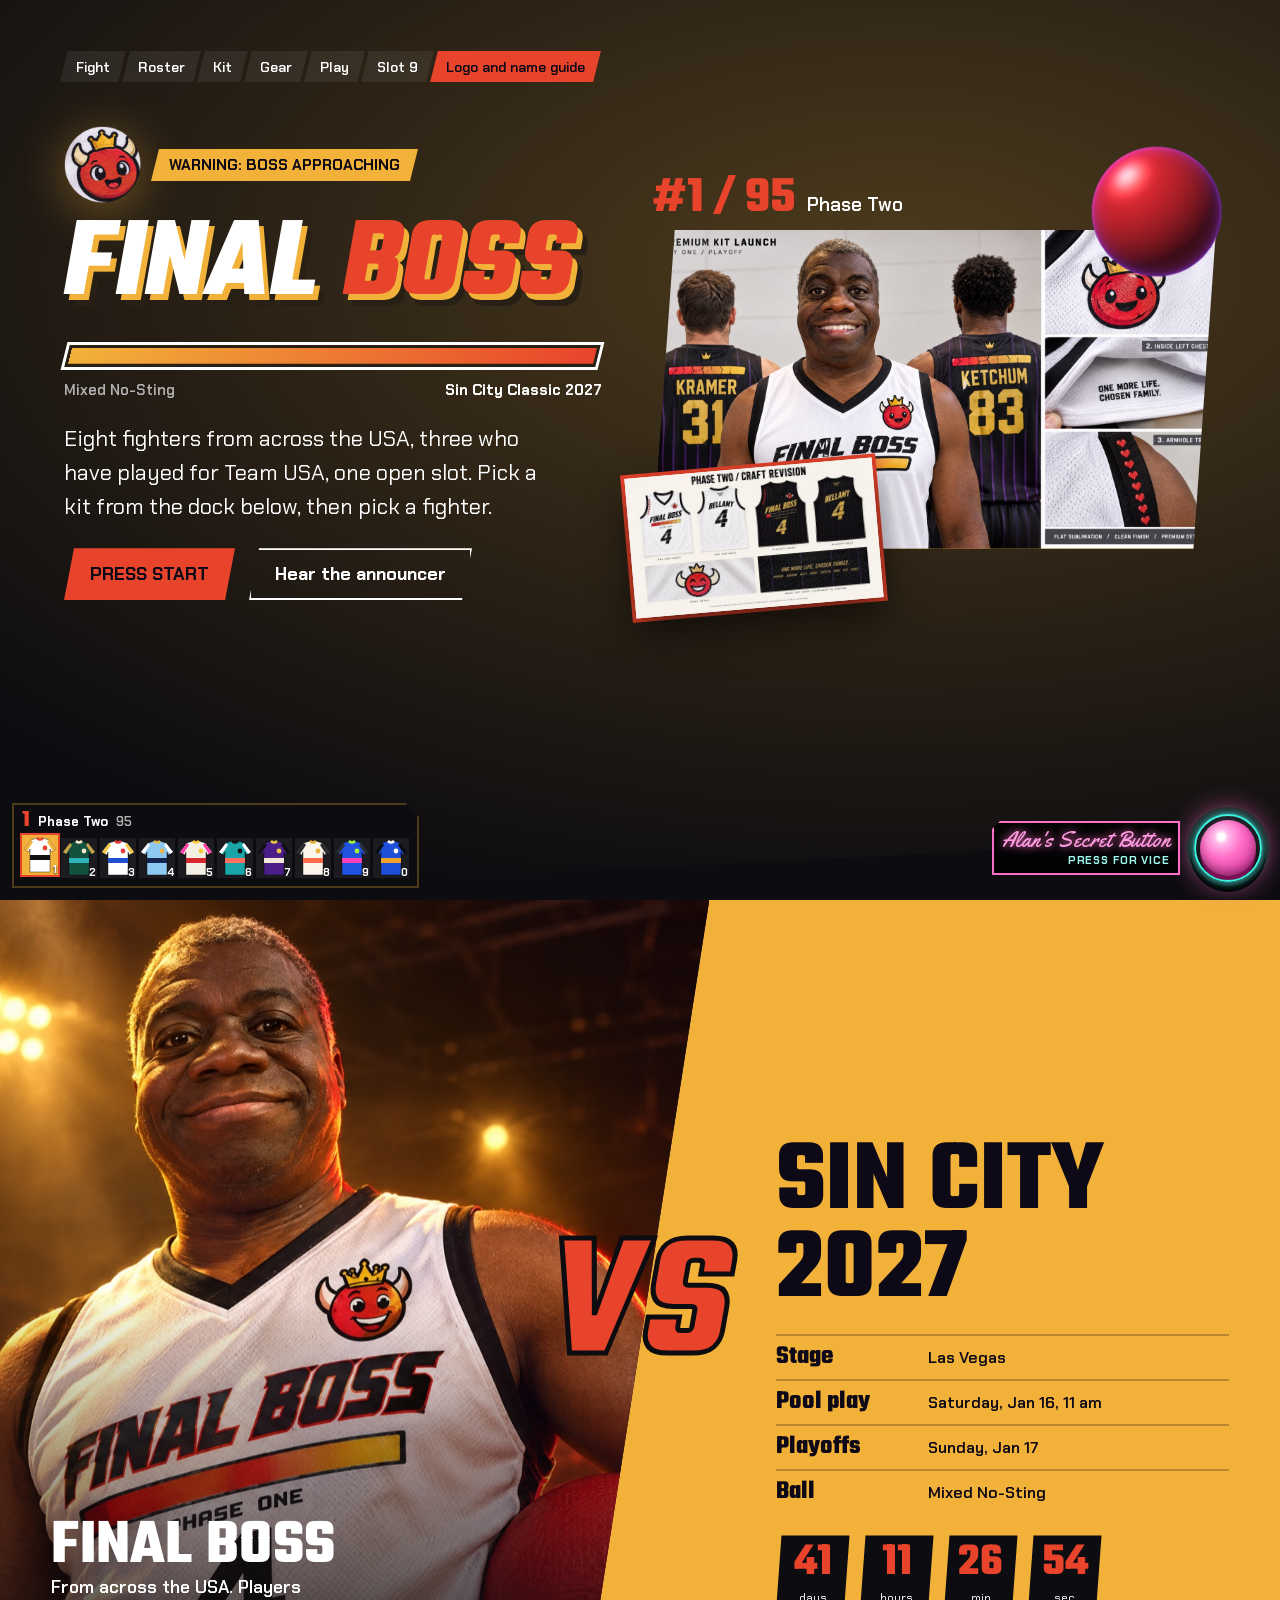
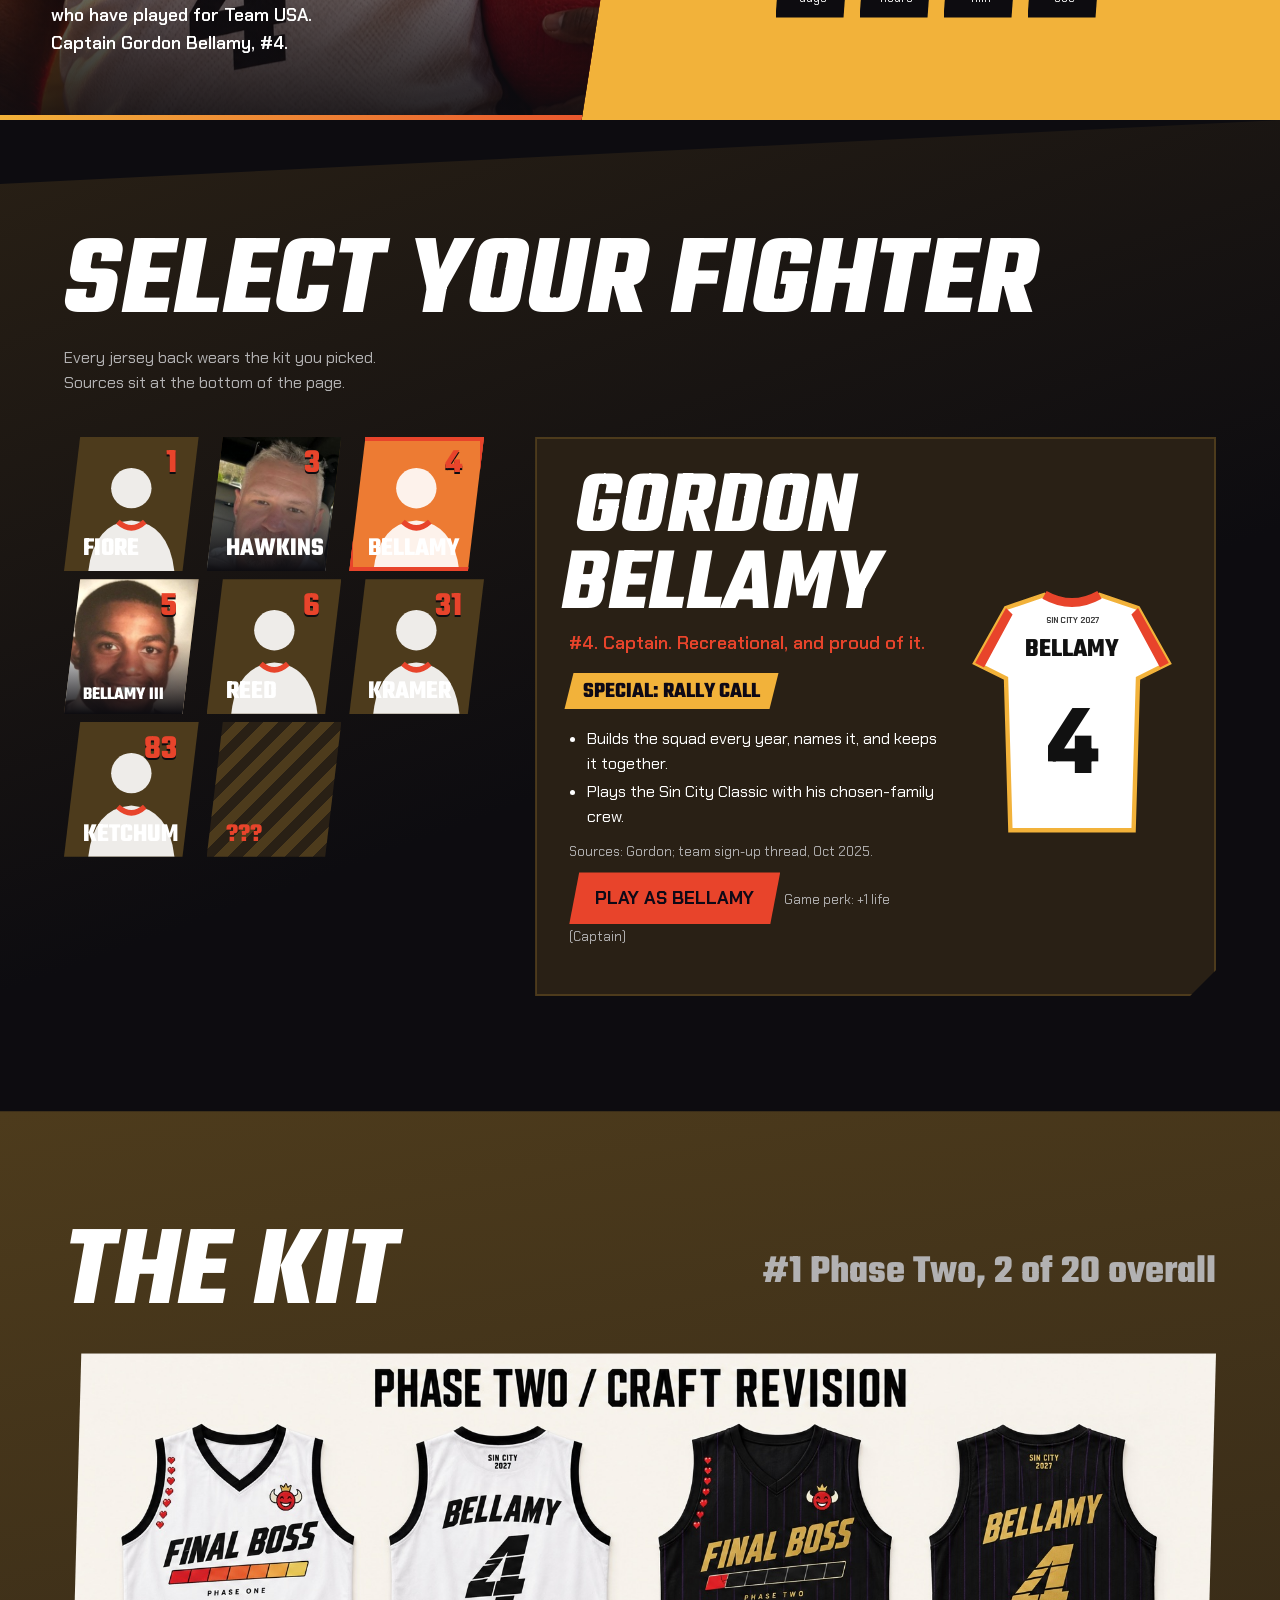
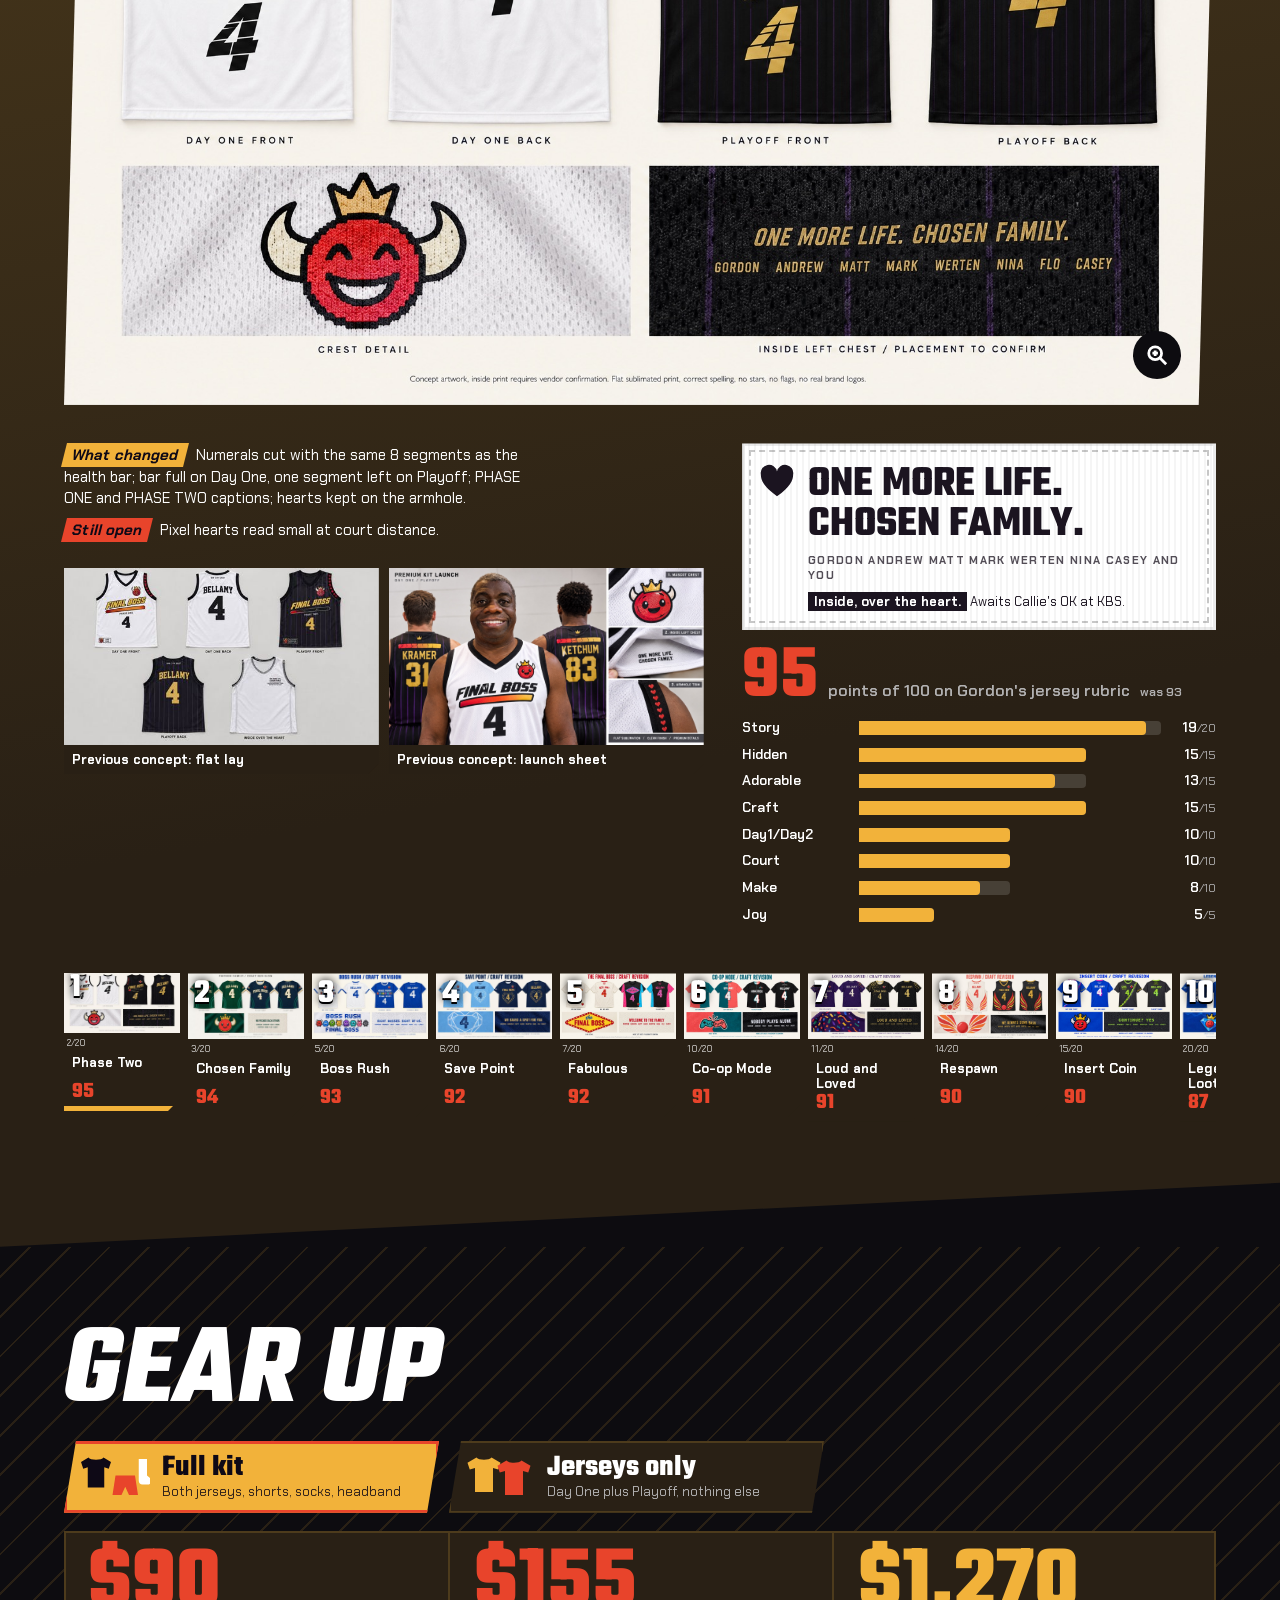
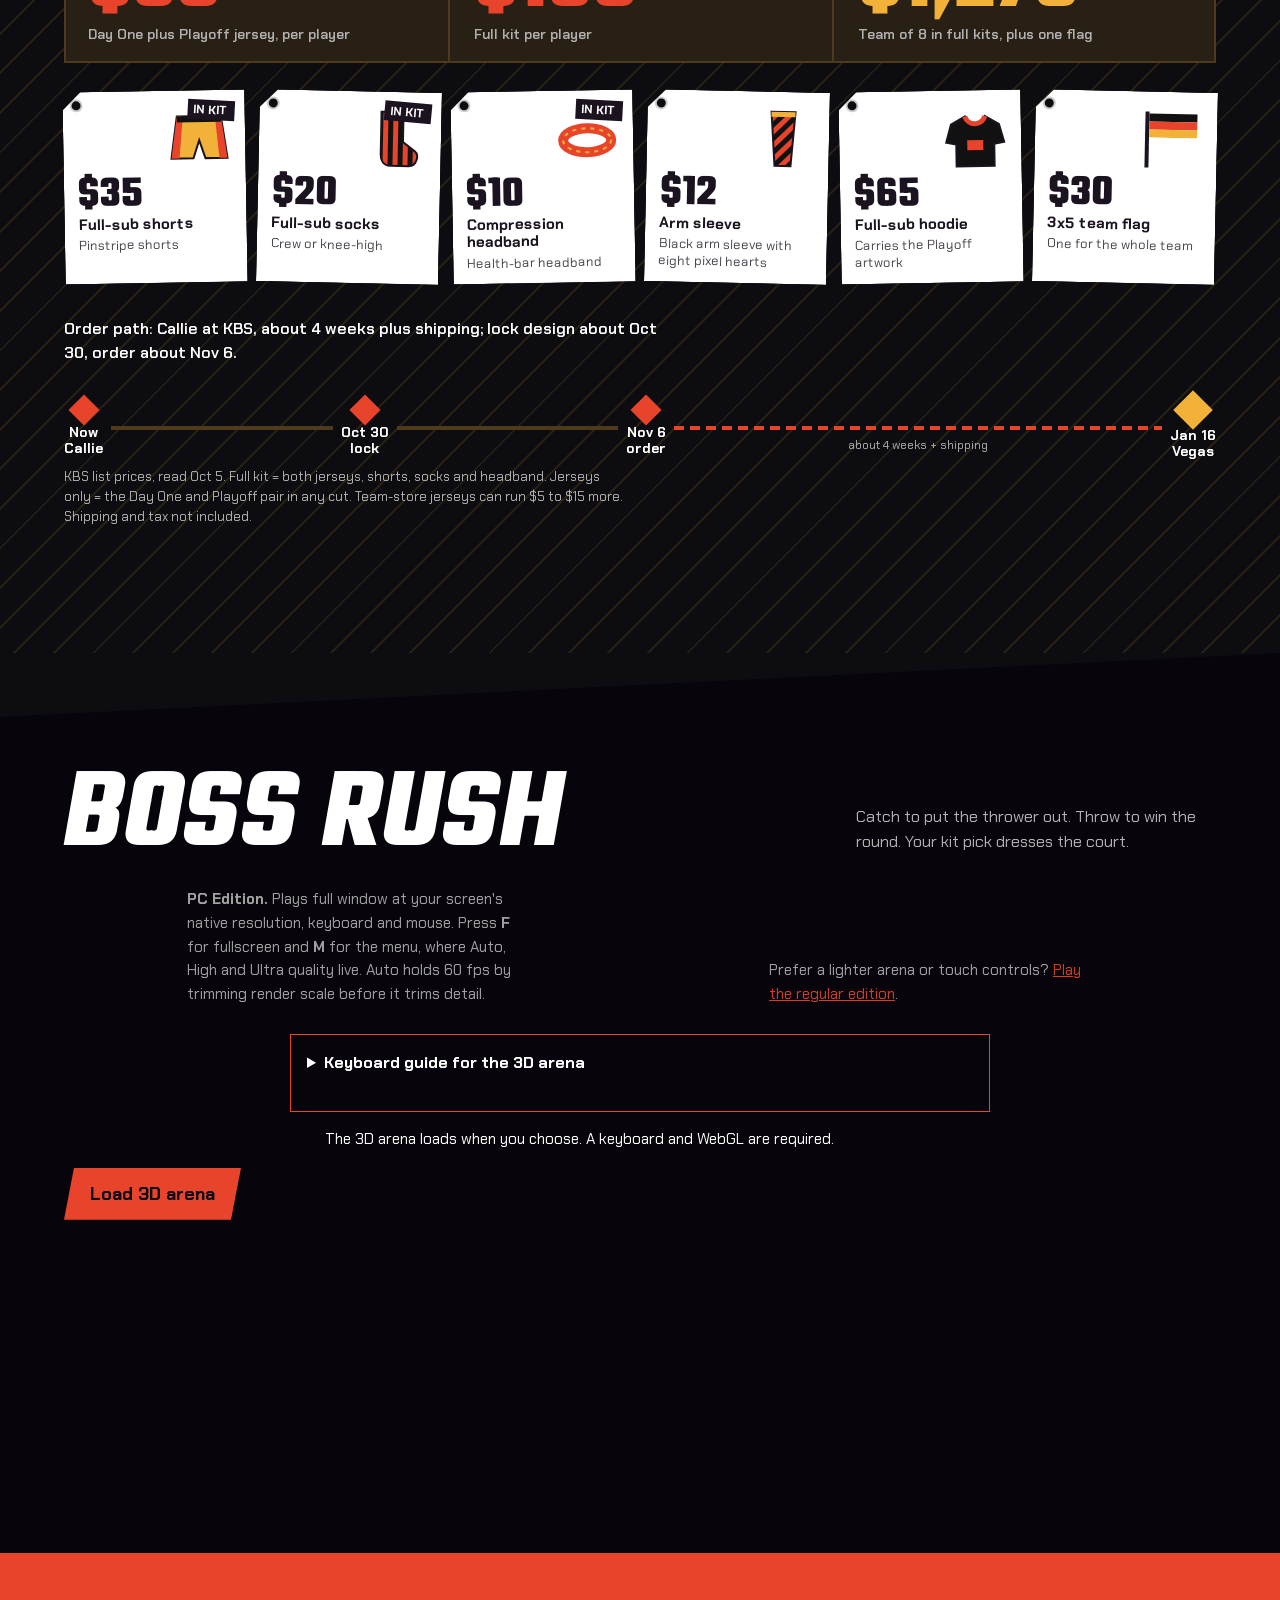
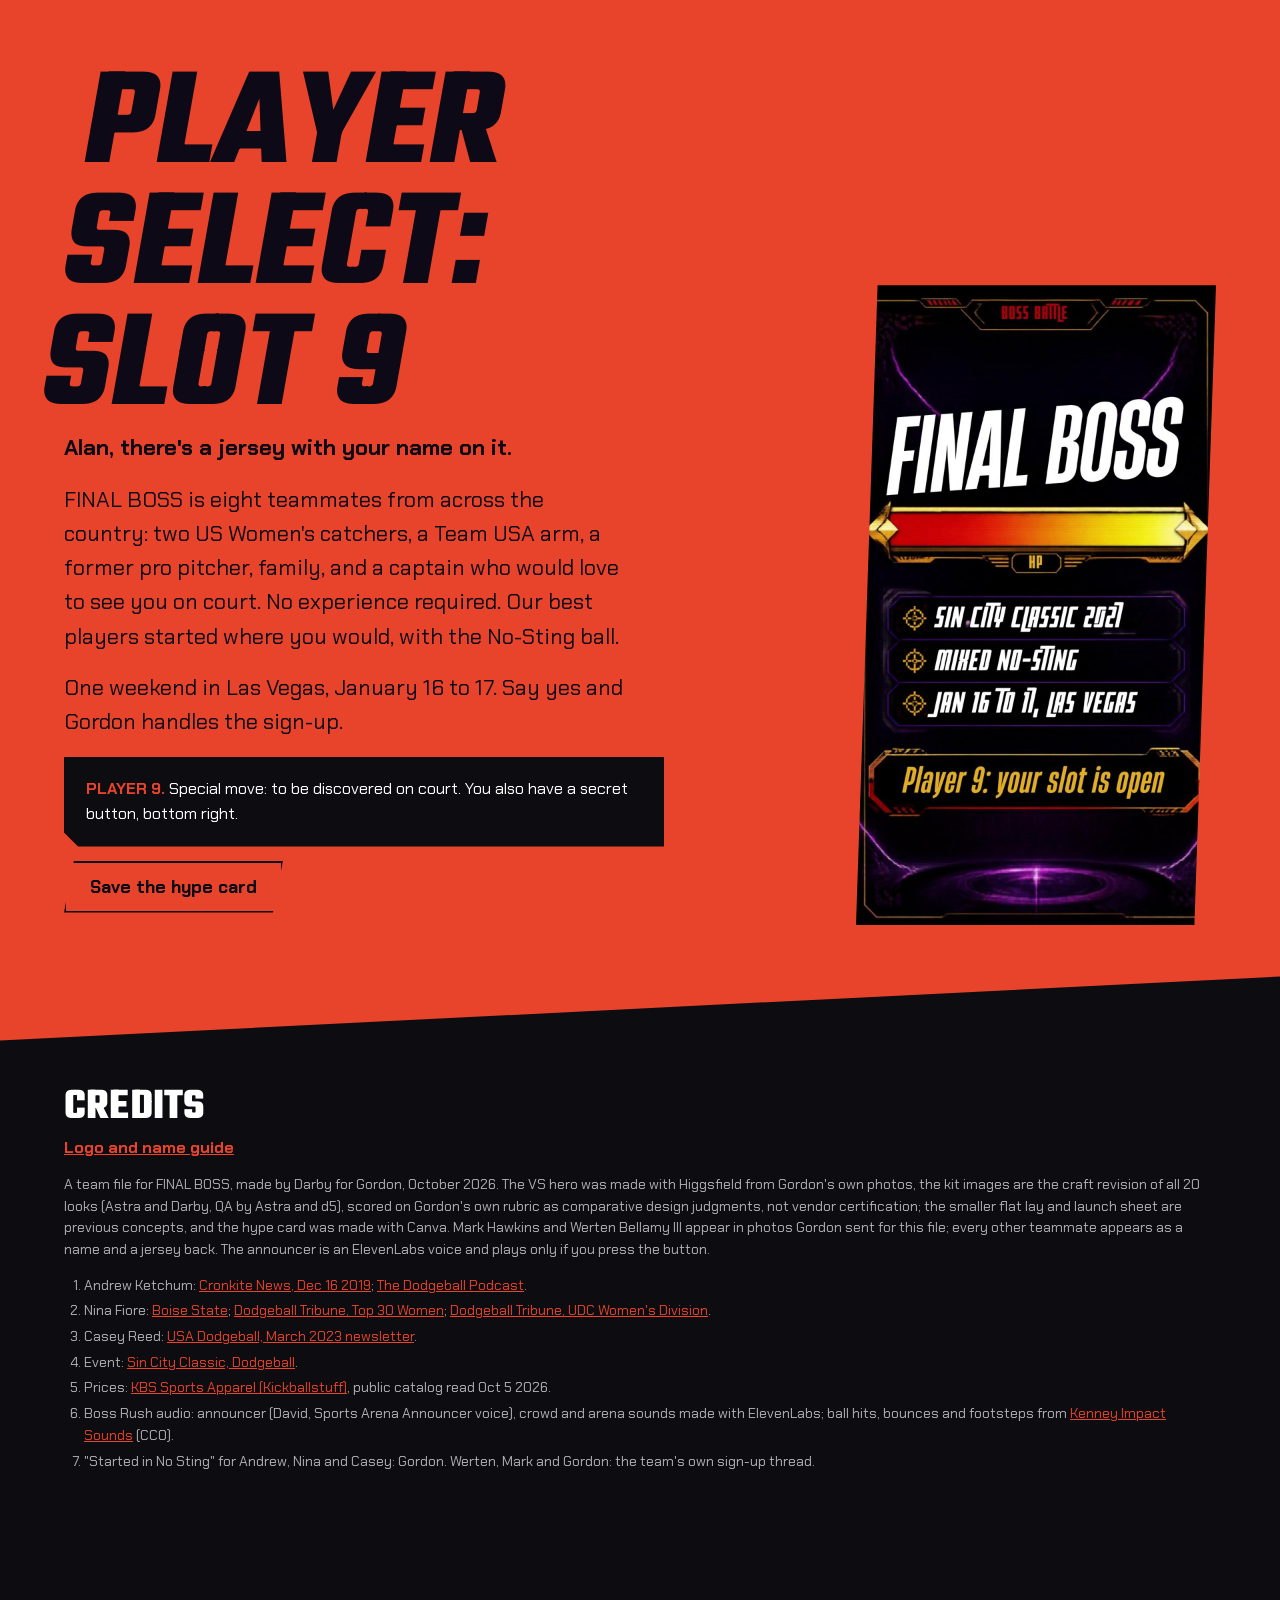
==== commit 6171ecd3: "Post-match: Jake's row fits short landscape views (below 380 px tall the art is 60x80); test scrolls" ====
--- a/index.html
+++ b/index.html
@@ -1105,7 +1105,7 @@
   if(gameLoading||gameMounted||fallbackOn)return;
   gameLoading=true;$('pc-load-game').disabled=true;$('pc-load-game').textContent='Loading arena…';
   $('pc-game-status').textContent='Loading the 3D arena. If it cannot start, the lighter arena will open.';
-  const s=document.createElement('script');s.src='game/game.bundle.js?v=pc-fu4-20261027';
+  const s=document.createElement('script');s.src='game/game.bundle.js?v=pc-fu5-20261028';
   const timer=setTimeout(()=>{if(!gameMounted&&!fallbackOn)startFallback()},9000);
   s.onload=()=>{clearTimeout(timer);mountArena()};s.onerror=()=>{clearTimeout(timer);startFallback()};document.body.appendChild(s);
 });
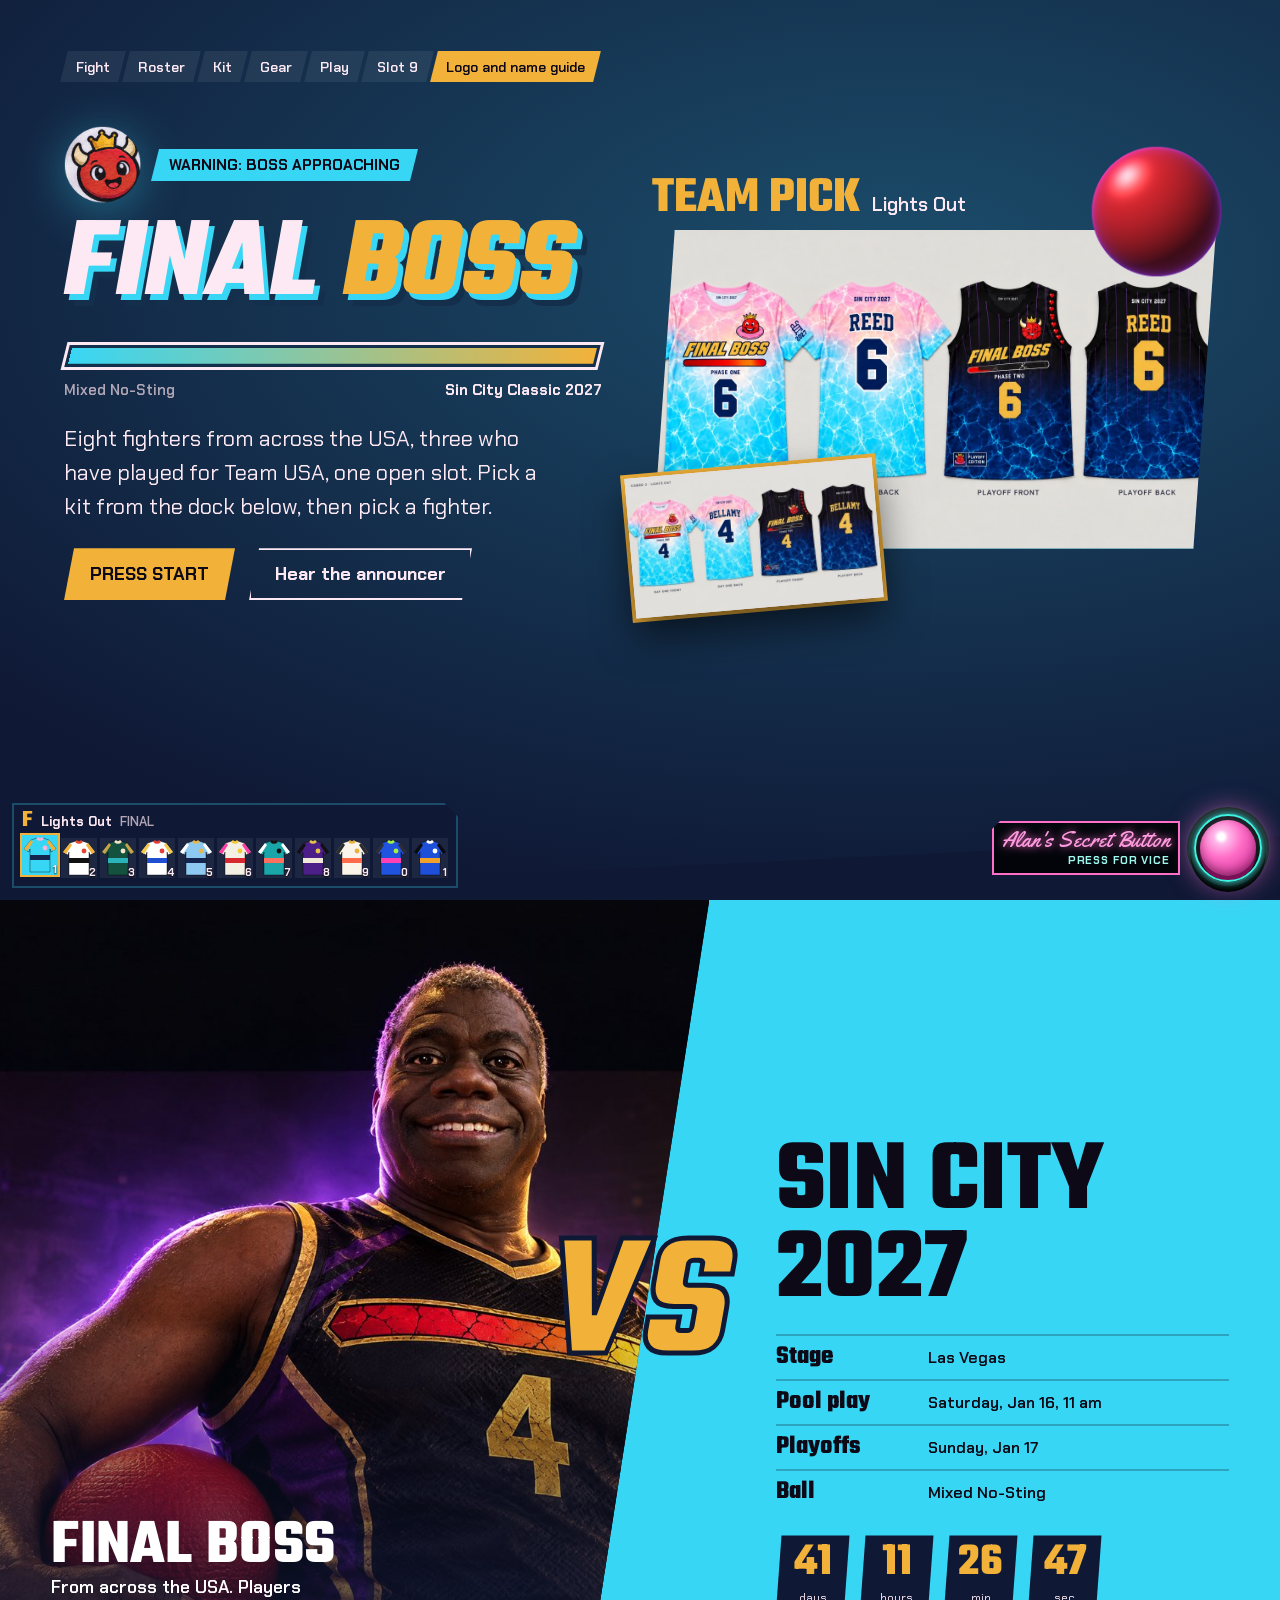
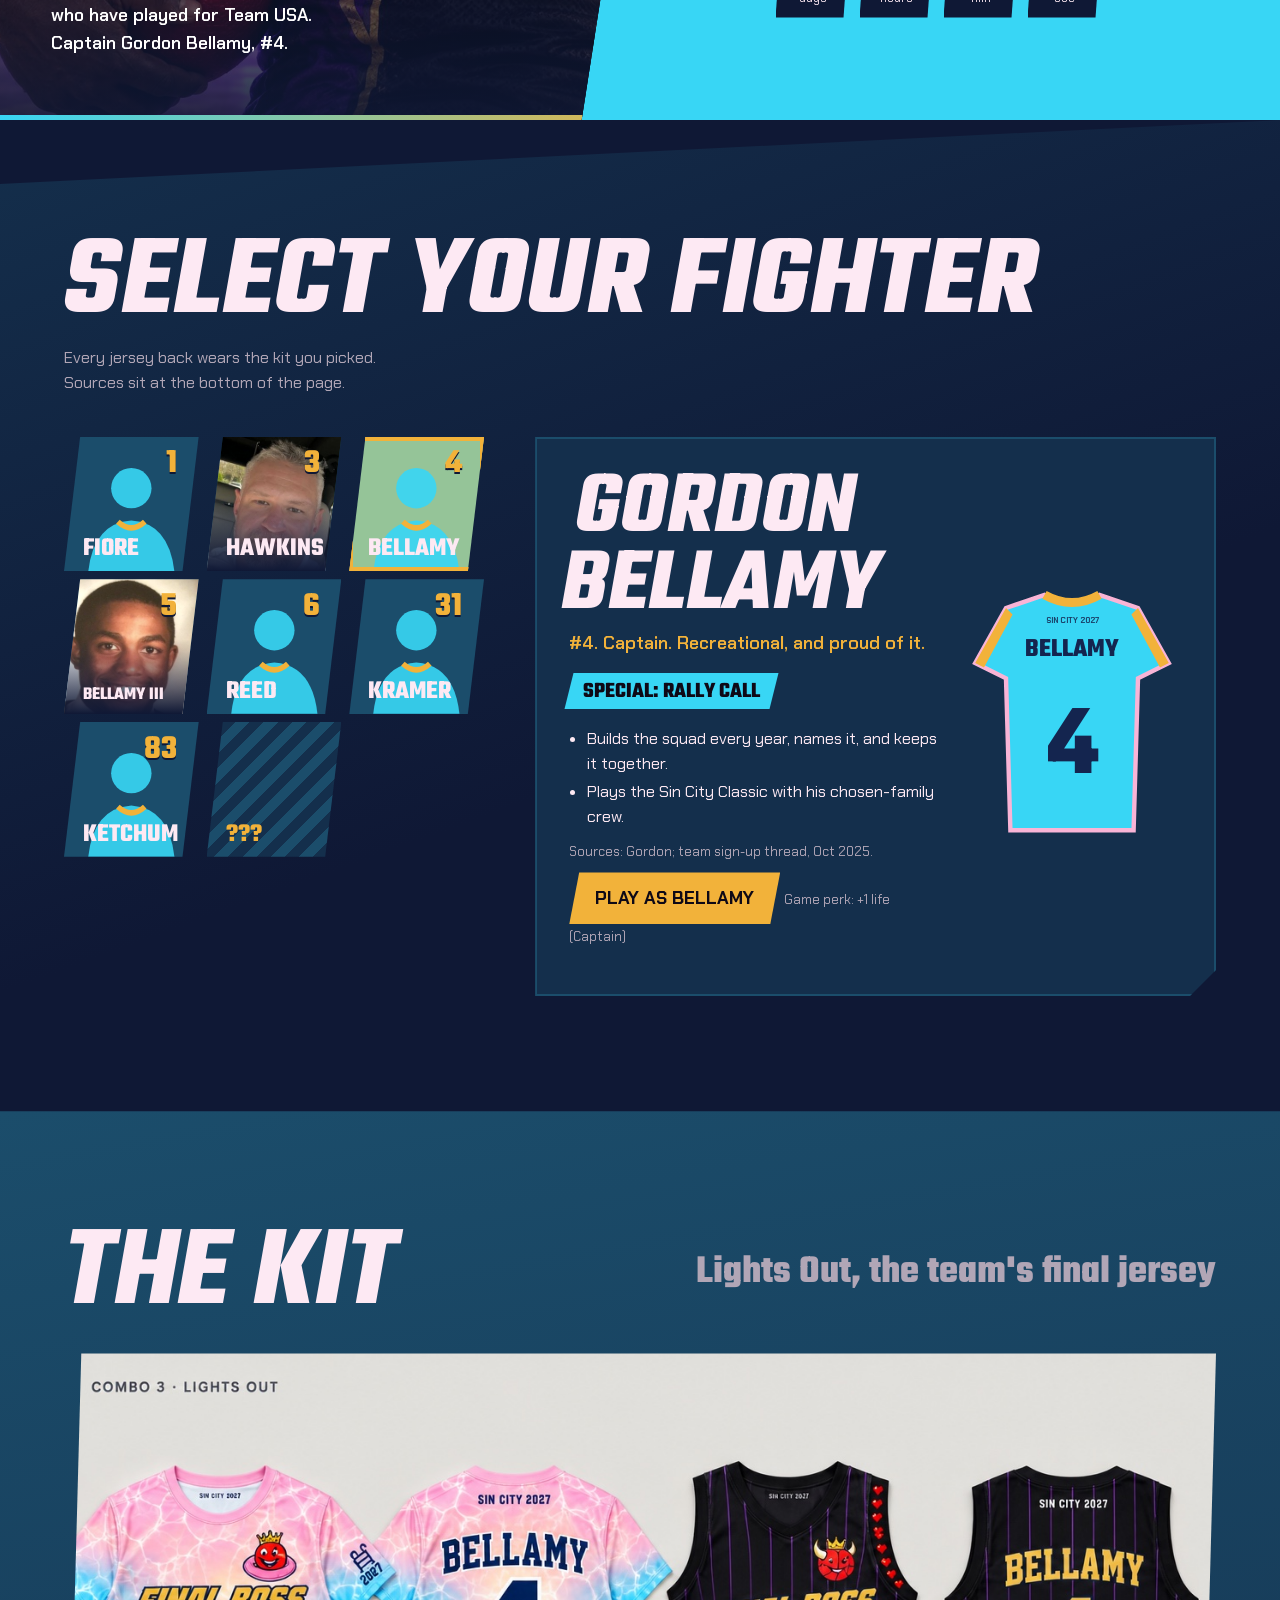
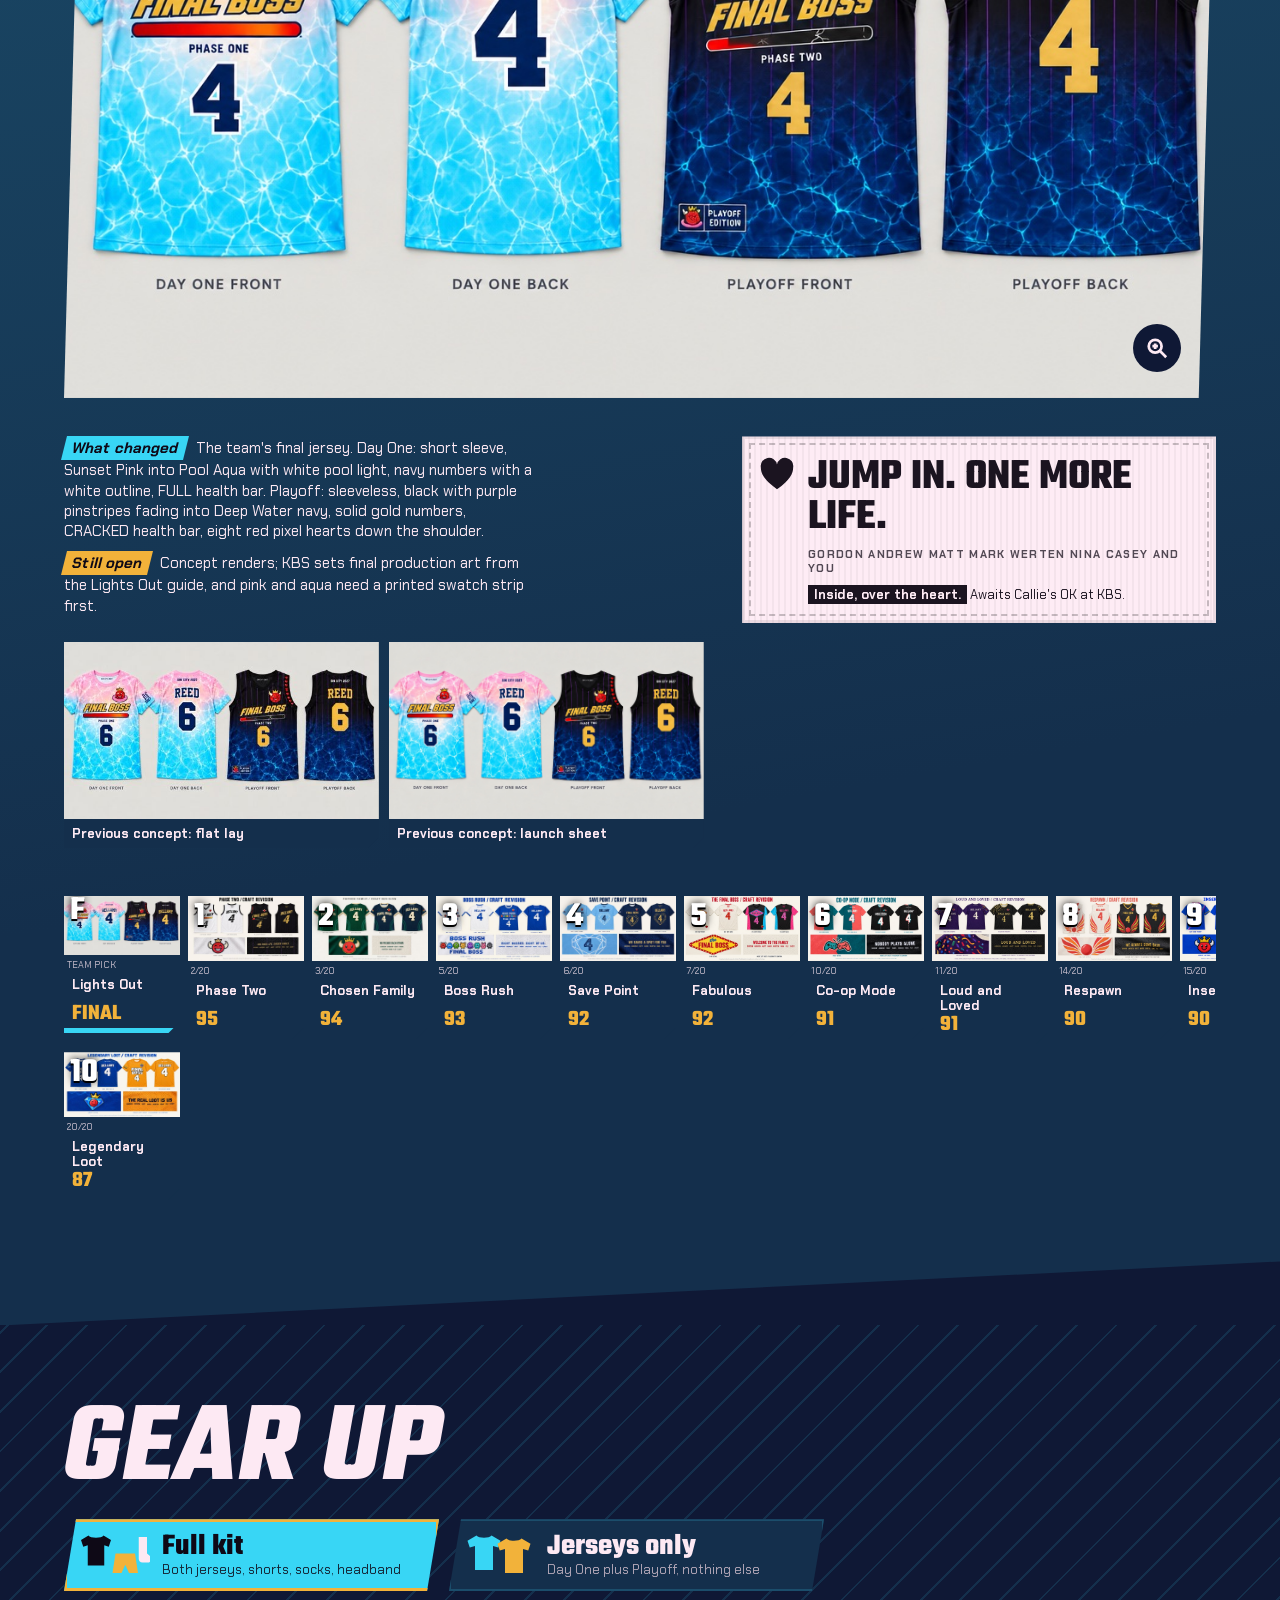
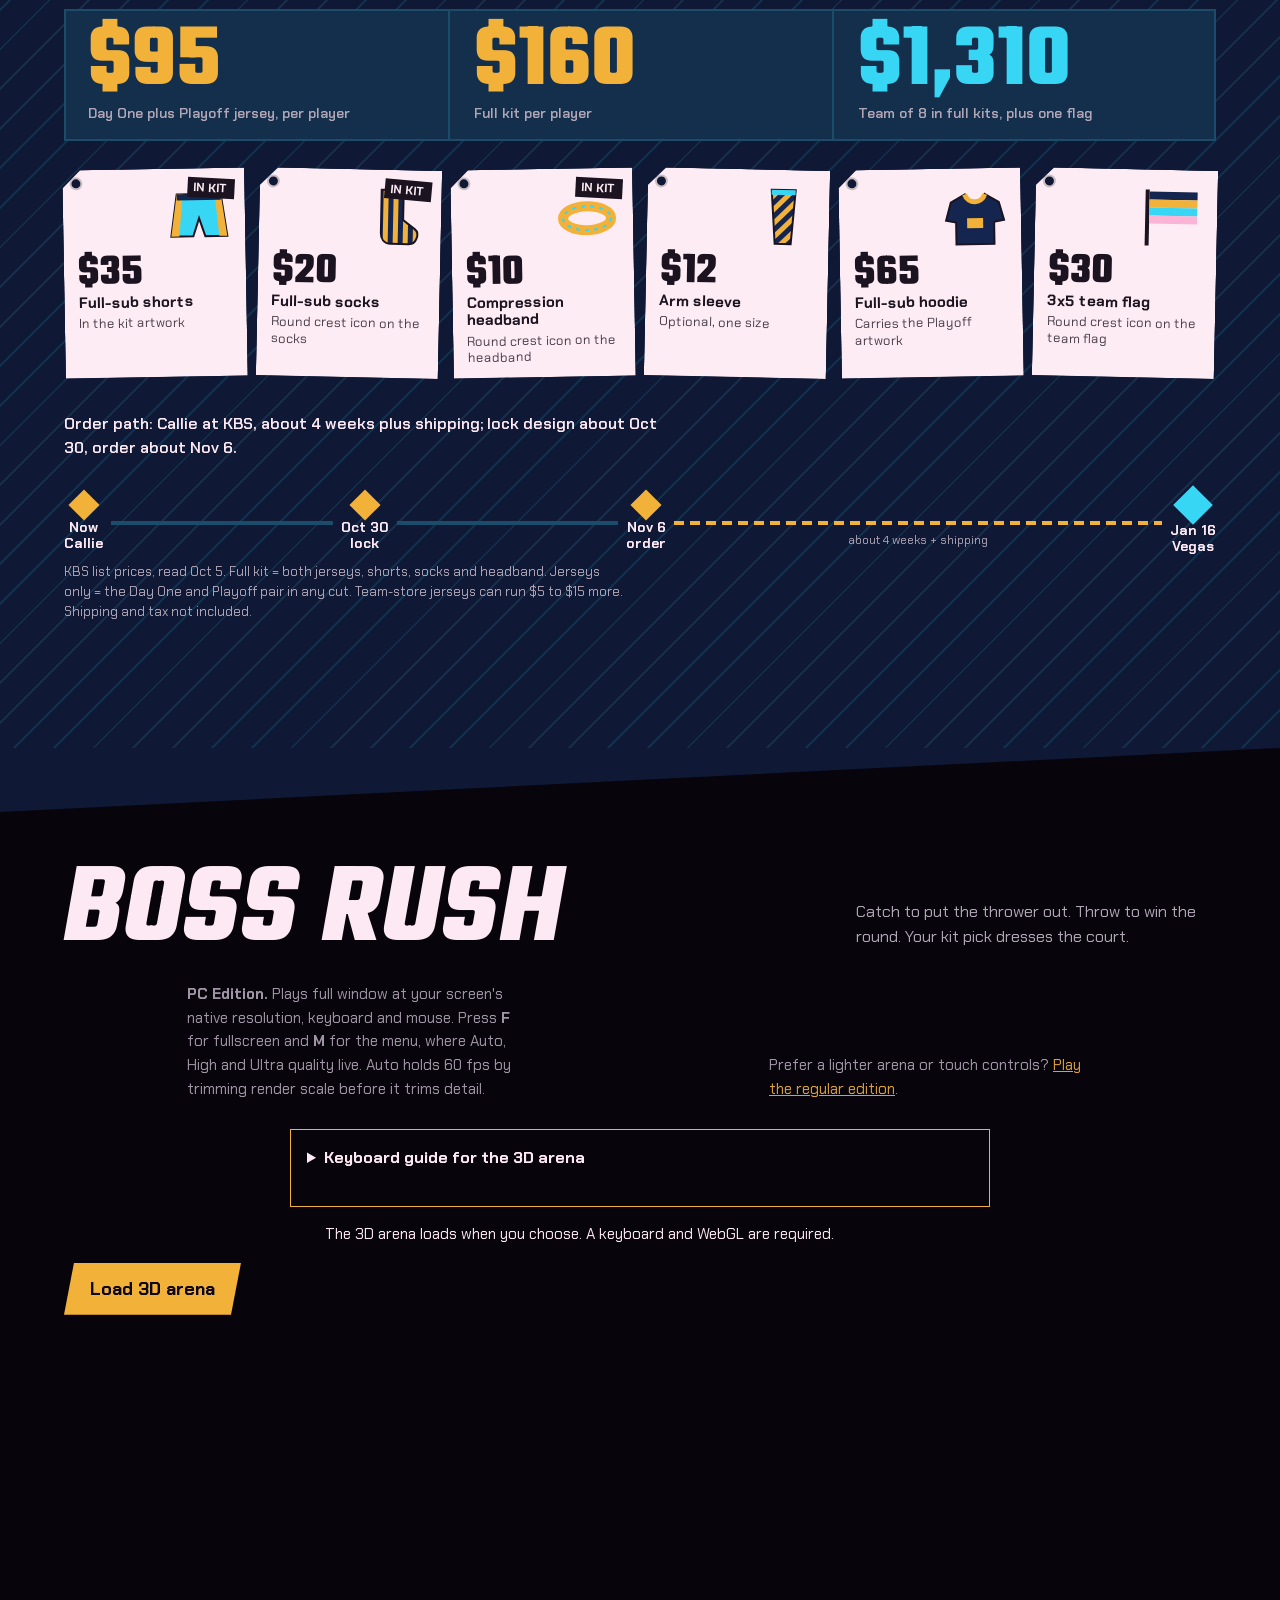
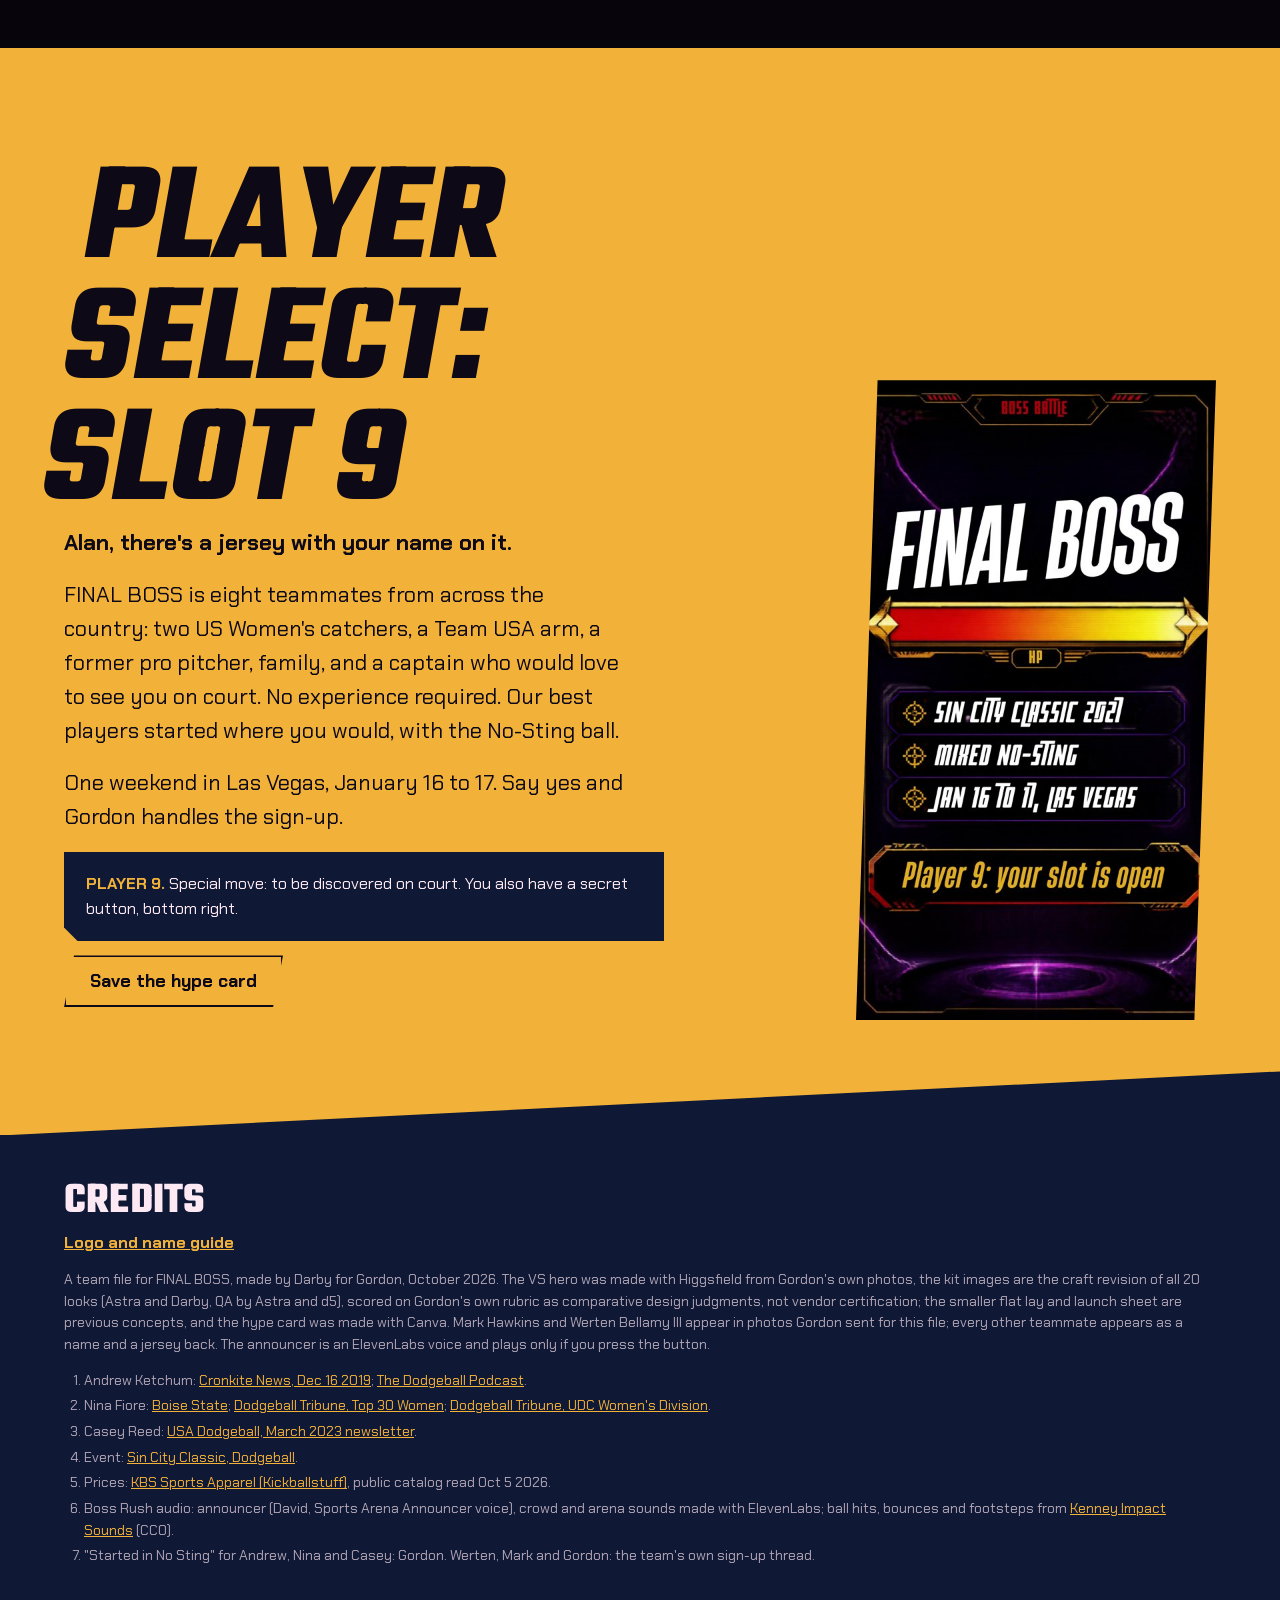
==== commit 5dffcbfb: "Lights Out, the team's final jersey, default in Boss Rush (PC) and on the PC home page (replayed ont" ====
--- a/index.html
+++ b/index.html
@@ -479,9 +479,9 @@
     </div>
     <figure class="herokit">
       <div class="ballbox" aria-hidden="true"><canvas id="ball3d"></canvas><img src="assets/ball.png" alt=""></div>
-      <figcaption class="heroname"><b id="hero-rank">#1 / 95</b><span id="hero-name">Phase Two</span></figcaption>
-      <img class="herolife" id="hero-life" src="assets/kits/fb02-phase-two-life.jpg" alt="" width="1600" height="904">
-      <button class="heroflat" id="hero-flat-btn" type="button" aria-label="Zoom into the flat lay of this kit"><img id="hero-flat" src="assets/kits/thumb/fb02-craft.jpg" alt="" width="520" height="294"></button>
+      <figcaption class="heroname"><b id="hero-rank">TEAM PICK</b><span id="hero-name">Lights Out</span></figcaption>
+      <img class="herolife" id="hero-life" src="assets/kits/lo01-lights-out-life.jpg" alt="" width="1600" height="904">
+      <button class="heroflat" id="hero-flat-btn" type="button" aria-label="Zoom into the flat lay of this kit"><img id="hero-flat" src="assets/kits/thumb/lo01-craft.jpg" alt="" width="520" height="294"></button>
     </figure>
   </div>
 </section>
@@ -784,7 +784,7 @@
 let ac=null,sound=false;
 
 /* ---------- looks: the craft-revision data (v6, final after Astra/d5 QA) ---------- */
-const LOOKS=[{"id":"fb02","m":"fb","r":1,"n":"Phase Two","t":95,"s":[19,15,13,15,10,10,8,5],"i":"ONE MORE LIFE. CHOSEN FAMILY.","c":["#ffffff","#111111","#e8442b","#f2b23a"],"cut":"sl","pair":90,"kit":155,"match":"black arm sleeve with eight pixel hearts; health-bar headband; pinstripe shorts","flat":"assets/kits/fb02-phase-two-flat.jpg","life":"assets/kits/fb02-phase-two-life.jpg","thumb":"assets/kits/thumb/fb02-phase-two-flat.jpg","cs":"assets/kits/fb02-craft.jpg","ct":"assets/kits/thumb/fb02-craft.jpg","cc":"Numerals cut with the same 8 segments as the health bar; bar full on Day One, one segment left on Playoff; PHASE ONE and PHASE TWO captions; hearts kept on the armhole.","cl":"Pixel hearts read small at court distance.","v5":93,"ov":2},{"id":"fb01","m":"fb","r":2,"n":"Chosen Family","t":94,"s":[19,15,13,15,9,10,8,5],"i":"WE PICKED EACH OTHER","c":["#14523f","#2ab3b8","#f3e6c8","#c9a24a"],"cut":"ss","pair":100,"kit":165,"match":"socks in the green-to-teal fade with tiny hearts; cream headband; navy Playoff shorts","flat":"assets/kits/fb01-chosen-family-flat.jpg","life":"assets/kits/fb01-chosen-family-life.jpg","thumb":"assets/kits/thumb/fb01-chosen-family-flat.jpg","cs":"assets/kits/fb01-craft.jpg","ct":"assets/kits/thumb/fb01-craft.jpg","cc":"Astra: wallpaper and fade removed; one linked-arc motif low on the sides; cleaner wordmark, number and mascot spacing; crew neck shown, polo kept as an unconfirmed option.","cl":"Playoff navy and Day One green are close in value on court.","v5":93,"ov":3,"vn":"a polo concept; exact KBS pattern pending"},{"id":"fb03","m":"fb","r":3,"n":"Boss Rush","t":93,"s":[19,15,15,13,10,9,8,4],"i":"EIGHT BOSSES. EIGHT OF US.","c":["#ffffff","#1f4fd1","#e33b3b","#f2c94c"],"cut":"ss","pair":100,"kit":165,"match":"royal socks with the eight-monster band; white headband; royal shorts","flat":"assets/kits/fb03-boss-rush-flat.jpg","life":"assets/kits/fb03-boss-rush-life.jpg","thumb":"assets/kits/thumb/fb03-boss-rush-flat.jpg","cs":"assets/kits/fb03-craft.jpg","ct":"assets/kits/thumb/fb03-craft.jpg","cc":"Pixel-step numerals on the monster grid; Playoff front now carries wordmark and number; crowned monsters.","cl":"Dense chest band competes with the wordmark.","v5":93,"ov":5},{"id":"fb08","m":"fb","r":4,"n":"Save Point","t":92,"s":[17,15,13,15,9,10,8,5],"i":"WE SAVED A SPOT FOR YOU","c":["#8ec9f2","#14254f","#e6b84a","#ffffff"],"cut":"ss","pair":100,"kit":165,"match":"sky socks with a gem cuff; navy shorts with a gold crystal hem","flat":"assets/kits/fb08-save-point-flat.jpg","life":"assets/kits/fb08-save-point-life.jpg","thumb":"assets/kits/thumb/fb08-save-point-flat.jpg","cs":"assets/kits/fb08-craft.jpg","ct":"assets/kits/thumb/fb08-craft.jpg","cc":"Single faceted heart gem framing the number; faceted numerals; esports-crystal feel gone.","cl":"Gem outline is thin; may need a heavier stroke to print.","v5":89,"ov":6},{"id":"fb04","m":"fb","r":5,"n":"The Final Boss (Fabulous)","t":92,"s":[17,14,14,15,10,10,8,4],"i":"WELCOME TO THE FAMILY","c":["#f4efe3","#d7262e","#f6c938","#ff3ea5"],"cut":"ss","pair":100,"kit":165,"match":"yellow-dot socks; hot pink headband; black shorts with pink and cyan side panels","flat":"assets/kits/fb04-fabulous-flat.jpg","life":"assets/kits/fb04-fabulous-life.jpg","thumb":"assets/kits/thumb/fb04-fabulous-flat.jpg","cs":"assets/kits/fb04-craft.jpg","ct":"assets/kits/thumb/fb04-craft.jpg","cc":"Marquee bulbs around the diamond sign and inside the numerals; side-seam dots removed; standard pink and cyan.","cl":"Split panels now mirror correctly front to back; bulb dots inside numerals need Callie to confirm.","v5":92,"ov":7},{"id":"fb07","m":"fb","r":6,"n":"Co-op Mode","t":91,"s":[18,15,13,14,9,10,8,4],"i":"NOBODY PLAYS ALONE","c":["#1aa5a8","#ff6f5e","#111111","#ffffff"],"cut":"ss","pair":100,"kit":165,"match":"split teal and coral socks (one of each); black shorts","flat":"assets/kits/fb07-co-op-flat.jpg","life":"assets/kits/fb07-co-op-life.jpg","thumb":"assets/kits/thumb/fb07-co-op-flat.jpg","cs":"assets/kits/fb07-craft.jpg","ct":"assets/kits/thumb/fb07-craft.jpg","cc":"Zigzag seam where the two halves interlock; keyline numerals in both colors; PLAYER 2 HAS JOINED on the back.","cl":"Split now mirrors correctly front to back; split color can split a player visually on court.","v5":90,"ov":10},{"id":"fb09","m":"fb","r":7,"n":"Loud and Loved","t":91,"s":[17,15,13,14,9,10,8,5],"i":"LOUD AND LOVED","c":["#4b1f87","#f2ead8","#e7c24a","#111111"],"cut":"ss","pair":100,"kit":165,"match":"sparkle-cuff socks with hidden Pride confetti; gold headband; black shorts","flat":"assets/kits/fb09-loud-and-loved-flat.jpg","life":"assets/kits/fb09-loud-and-loved-life.jpg","thumb":"assets/kits/thumb/fb09-loud-and-loved-flat.jpg","cs":"assets/kits/fb09-craft.jpg","ct":"assets/kits/thumb/fb09-craft.jpg","cc":"Confetti burst from one shoulder, thinning before the number; serif numerals with diamond terminals; Pride confetti kept.","cl":"Confetti is rectangles, dots and ribbons only (no stars); purple and gold edge close to a known pro palette.","v5":91,"ov":11},{"id":"fb05","m":"fb","r":8,"n":"Respawn","t":90,"s":[17,15,12,15,9,10,8,4],"i":"WE ALWAYS COME BACK","c":["#fbf4ea","#ff6b4a","#e8b13c","#2b2b2e"],"cut":"sl","pair":90,"kit":155,"match":"feather-print arm sleeve; coral headband; charcoal shorts with a flame hem","flat":"assets/kits/fb05-respawn-flat.jpg","life":"assets/kits/fb05-respawn-life.jpg","thumb":"assets/kits/thumb/fb05-respawn-flat.jpg","cs":"assets/kits/fb05-craft.jpg","ct":"assets/kits/thumb/fb05-craft.jpg","cc":"Painted phoenix replaced with two clean feather-stroke wings cradling the ball; feather-cut numerals.","cl":"Loses some of the cute factor of the crowned phoenix.","v5":91,"ov":14},{"id":"fb06","m":"fb","r":9,"n":"Insert Coin","t":90,"s":[16,15,13,14,10,10,8,4],"i":"CONTINUE? YES","c":["#1f53e0","#ff3fb4","#a6f23a","#2e2e33"],"cut":"ss","pair":100,"kit":165,"match":"pixel-camo socks; magenta headband; coin-stripe shorts","flat":"assets/kits/fb06-insert-coin-flat.jpg","life":"assets/kits/fb06-insert-coin-life.jpg","thumb":"assets/kits/thumb/fb06-insert-coin-flat.jpg","cs":"assets/kits/fb06-craft.jpg","ct":"assets/kits/thumb/fb06-craft.jpg","cc":"One diagonal pixel staircase; pixel numerals on the same grid; FINAL STAGE moved to the back neck.","cl":"Diagonal staircase still crosses the number on the fronts.","v5":90,"ov":15},{"id":"fb10","m":"fb","r":10,"n":"Legendary Loot","t":87,"s":[15,15,12,13,10,10,8,4],"i":"THE REAL LOOT IS US","c":["#1e4fd8","#f2a22b","#ffffff","#0b0b0b"],"cut":"ss","pair":100,"kit":165,"match":"hex socks (blue Day One, gold Playoff); rarity-bar headband","flat":"assets/kits/fb10-legendary-loot-flat.jpg","life":"assets/kits/fb10-legendary-loot-life.jpg","thumb":"assets/kits/thumb/fb10-legendary-loot-flat.jpg","cs":"assets/kits/fb10-craft.jpg","ct":"assets/kits/thumb/fb10-craft.jpg","cc":"Hex band at the shoulders only; hexagonal numerals; RARE and LEGENDARY tier tags.","cl":"Plainest silhouette; reads like a stock template.","v5":90,"ov":20},{"id":"vc01","m":"vc","r":1,"n":"No Sting Club","t":97,"s":[20,15,15,14,10,10,8,5],"i":"NO STING. ALL HEART.","c":["#ffffff","#7fd6c2","#ff6f61","#1d4f91"],"cut":"ss","pair":100,"kit":165,"match":"cabana-stripe socks; coral headband; ocean shorts with jellyfish hem; team flag with the jellyfish","flat":"assets/kits/vc01-no-sting-club-flat.jpg","life":"assets/kits/vc01-no-sting-club-life.jpg","thumb":"assets/kits/thumb/vc01-no-sting-club-flat.jpg","cs":"assets/kits/vc01-craft.jpg","ct":"assets/kits/thumb/vc01-craft.jpg","cc":"Astra: navy Day One lettering, ivory Playoff lettering, competing sleeve ring, hem jellyfish and jock tag removed.","cl":"Jellyfish still reads a little like an octopus (four thick arms).","v5":96,"ov":1},{"id":"vc04","m":"vc","r":2,"n":"Night Swim","t":94,"s":[18,15,14,15,9,10,8,5],"i":"JUMP IN. WE GOT YOU.","c":["#a8e6f0","#14254f","#ff8cc2","#f6d94a"],"cut":"ss","pair":100,"kit":165,"match":"pool-caustic socks; pink inner-tube headband; midnight shorts","flat":"assets/kits/vc04-night-swim-flat.jpg","life":"assets/kits/vc04-night-swim-life.jpg","thumb":"assets/kits/thumb/vc04-night-swim-flat.jpg","cs":"assets/kits/vc04-craft.jpg","ct":"assets/kits/thumb/vc04-craft.jpg","cc":"One pool-tile band as the hero; numerals drawn on the same square tile grid; caustics pushed back to a quiet ground; crest restored on Playoff.","cl":"Tile-grid numerals need a real type test at 6 inch height.","v5":94,"ov":4},{"id":"vc02","m":"vc","r":3,"n":"Deco Hotel","t":92,"s":[19,15,12,15,10,9,8,4],"i":"CHECK IN. CHOSEN FAMILY.","c":["#f5ecd9","#9fdcc4","#f6b39a","#b79be0"],"cut":"ss","pair":100,"kit":165,"match":"pastel ringer socks; lavender headband; navy shorts with lit-window hem","flat":"assets/kits/vc02-deco-hotel-flat.jpg","life":"assets/kits/vc02-deco-hotel-life.jpg","thumb":"assets/kits/thumb/vc02-deco-hotel-flat.jpg","cs":"assets/kits/vc02-craft.jpg","ct":"assets/kits/thumb/vc02-craft.jpg","cc":"Facade becomes a crisp lower band; stepped deco numerals echo the fins; sunburst roundel crest.","cl":"Day One front number sits high and the crest is small next to it.","v5":94,"ov":8},{"id":"vc07","m":"vc","r":4,"n":"Gator Boss","t":92,"s":[16,15,15,14,10,10,8,4],"i":"WE SNAP BACK","c":["#1f5a2e","#ff3fa1","#ffffff","#111111"],"cut":"ss","pair":100,"kit":165,"match":"gator-scale socks with heart cuffs; hot pink headband","flat":"assets/kits/vc07-gator-flat.jpg","life":"assets/kits/vc07-gator-life.jpg","thumb":"assets/kits/thumb/vc07-gator-flat.jpg","cs":"assets/kits/vc07-craft.jpg","ct":"assets/kits/thumb/vc07-craft.jpg","cc":"Scales confined to yoke and side panels like armor; tooth-notched numerals; quiet front panel.","cl":"Hot pink Playoff panels are loud next to the black.","v5":93,"ov":9},{"id":"vc08","m":"vc","r":5,"n":"Final Boss Motel","t":91,"s":[18,15,14,14,10,9,8,3],"i":"ALWAYS VACANCY FOR FAMILY","c":["#5fd3e0","#ff6f5e","#3b1a3d","#f6c938"],"cut":"ss","pair":100,"kit":165,"match":"aqua socks with a coral stripe; plum shorts; VACANCY sign flag","flat":"assets/kits/vc08-motel-flat.jpg","life":"assets/kits/vc08-motel-life.jpg","thumb":"assets/kits/thumb/vc08-motel-flat.jpg","cs":"assets/kits/vc08-craft.jpg","ct":"assets/kits/thumb/vc08-craft.jpg","cc":"Arrow sign as the one idea; sign-lettering numerals; crew ringer collar; round bulb tip; plain sleeves.","cl":"Arrow tip is three round bulbs (no starburst); plum Playoff is dark under gym light.","v5":92,"ov":12},{"id":"vc10","m":"vc","r":6,"n":"Catch & Release","t":91,"s":[17,15,13,14,10,10,8,4],"i":"WE CATCH EACH OTHER","c":["#ffffff","#14254f","#3a8fd9","#e0b54a"],"cut":"ss","pair":100,"kit":165,"match":"white socks with a navy ringer; navy wave shorts; marlin flag","flat":"assets/kits/vc10-catch-release-flat.jpg","life":"assets/kits/vc10-catch-release-life.jpg","thumb":"assets/kits/thumb/vc10-catch-release-flat.jpg","cs":"assets/kits/vc10-craft.jpg","ct":"assets/kits/thumb/vc10-craft.jpg","cc":"One clean two-color marlin; rope-twist inline numerals; Playoff front carries the full system.","cl":"Marlin plus script plus wordmark is a tall stack on the chest.","v5":91,"ov":13},{"id":"vc03","m":"vc","r":7,"n":"Los Flamingos","t":90,"s":[17,15,15,13,9,9,8,4],"i":"WE FLOCK TOGETHER","c":["#f7a6c0","#ffffff","#9fe3cf","#0f5b5c"],"cut":"ss","pair":100,"kit":165,"match":"flamingo socks; mint headband; teal shorts with a flamingo hem","flat":"assets/kits/vc03-los-flamingos-flat.jpg","life":"assets/kits/vc03-los-flamingos-life.jpg","thumb":"assets/kits/thumb/vc03-los-flamingos-flat.jpg","cs":"assets/kits/vc03-craft.jpg","ct":"assets/kits/thumb/vc03-craft.jpg","cc":"Script swash curves like a flamingo neck; matching drop-shadow numerals; flamingo row only on Playoff.","cl":"Tonal leaf print still busy behind the numbers.","v5":93,"ov":16},{"id":"vc05","m":"vc","r":8,"n":"Wanted Level","t":90,"s":[17,15,14,13,9,10,8,4],"i":"WANTED BY EACH OTHER","c":["#ffffff","#ff2f8f","#1fb3b0","#121a3a"],"cut":"ss","pair":100,"kit":165,"match":"white socks with a pink wanted-meter cuff; navy shorts with pink and teal stripes","flat":"assets/kits/vc05-wanted-level-flat.jpg","life":"assets/kits/vc05-wanted-level-life.jpg","thumb":"assets/kits/thumb/vc05-wanted-level-flat.jpg","cs":"assets/kits/vc05-craft.jpg","ct":"assets/kits/thumb/vc05-craft.jpg","cc":"Wanted meter as a contained bar; italic numerals at the wordmark angle; nothing above the name.","cl":"Meter is now five round siren dots (no stars); number sits close under the meter.","v5":92,"ov":17},{"id":"vc09","m":"vc","r":9,"n":"The Crew","t":89,"s":[16,15,13,14,9,10,8,4],"i":"THE REAL SCORE IS US","c":["#ffffff","#a8e3cf","#111111","#ff5fae"],"cut":"ss","pair":100,"kit":165,"match":"palm-camo socks; black headband with pink tipping","flat":"assets/kits/vc09-the-crew-flat.jpg","life":"assets/kits/vc09-the-crew-life.jpg","thumb":"assets/kits/thumb/vc09-the-crew-flat.jpg","cs":"assets/kits/vc09-craft.jpg","ct":"assets/kits/thumb/vc09-craft.jpg","cc":"Stencil bridges shared by wordmark and numerals; camo pushed to the sides only; heart in the blueprint grid.","cl":"Heist theme is the weakest story for this team.","v5":91,"ov":18},{"id":"vc06","m":"vc","r":10,"n":"Sunset Getaway","t":87,"s":[15,14,12,14,10,10,8,4],"i":"WE ALWAYS GET AWAY TOGETHER","c":["#ffffff","#ff8a3d","#ff3f8e","#6a2fb5"],"cut":"ss","pair":100,"kit":165,"match":"sunset-fade socks; black shorts with a palm hem","flat":"assets/kits/vc06-sunset-getaway-flat.jpg","life":"assets/kits/vc06-sunset-getaway-life.jpg","thumb":"assets/kits/thumb/vc06-sunset-getaway-flat.jpg","cs":"assets/kits/vc06-craft.jpg","ct":"assets/kits/thumb/vc06-craft.jpg","cc":"Single striped sun with stripe-cut numerals; only two palms; plate reads SIN CITY.","cl":"Synthwave sun is the most generic idea in the set.","v5":91,"ov":19}];
+const LOOKS=[{"id":"lo01","m":"fb","r":0,"tp":1,"sp":"lightsout","n":"Lights Out","t":0,"s":[0,0,0,0,0,0,0,0],"i":"JUMP IN. ONE MORE LIFE.","c":["#38D6F5","#14254F","#F9B4D6","#F2B23A"],"cut":"ss","pair":95,"kit":160,"match":"round crest icon on the socks; round crest icon on the headband; round crest icon on the team flag","flat":"assets/kits/lo01-lights-out-flat.jpg","life":"assets/kits/lo01-lights-out-life.jpg","thumb":"assets/kits/thumb/lo01-lights-out-flat.jpg","cs":"assets/kits/lo01-craft.jpg","ct":"assets/kits/thumb/lo01-craft.jpg","cc":"The team's final jersey. Day One: short sleeve, Sunset Pink into Pool Aqua with white pool light, navy numbers with a white outline, FULL health bar. Playoff: sleeveless, black with purple pinstripes fading into Deep Water navy, solid gold numbers, CRACKED health bar, eight red pixel hearts down the shoulder.","cl":"Concept renders; KBS sets final production art from the Lights Out guide, and pink and aqua need a printed swatch strip first.","v5":0,"ov":0},{"id":"fb02","m":"fb","r":1,"n":"Phase Two","t":95,"s":[19,15,13,15,10,10,8,5],"i":"ONE MORE LIFE. CHOSEN FAMILY.","c":["#ffffff","#111111","#e8442b","#f2b23a"],"cut":"sl","pair":90,"kit":155,"match":"black arm sleeve with eight pixel hearts; health-bar headband; pinstripe shorts","flat":"assets/kits/fb02-phase-two-flat.jpg","life":"assets/kits/fb02-phase-two-life.jpg","thumb":"assets/kits/thumb/fb02-phase-two-flat.jpg","cs":"assets/kits/fb02-craft.jpg","ct":"assets/kits/thumb/fb02-craft.jpg","cc":"Numerals cut with the same 8 segments as the health bar; bar full on Day One, one segment left on Playoff; PHASE ONE and PHASE TWO captions; hearts kept on the armhole.","cl":"Pixel hearts read small at court distance.","v5":93,"ov":2},{"id":"fb01","m":"fb","r":2,"n":"Chosen Family","t":94,"s":[19,15,13,15,9,10,8,5],"i":"WE PICKED EACH OTHER","c":["#14523f","#2ab3b8","#f3e6c8","#c9a24a"],"cut":"ss","pair":100,"kit":165,"match":"socks in the green-to-teal fade with tiny hearts; cream headband; navy Playoff shorts","flat":"assets/kits/fb01-chosen-family-flat.jpg","life":"assets/kits/fb01-chosen-family-life.jpg","thumb":"assets/kits/thumb/fb01-chosen-family-flat.jpg","cs":"assets/kits/fb01-craft.jpg","ct":"assets/kits/thumb/fb01-craft.jpg","cc":"Astra: wallpaper and fade removed; one linked-arc motif low on the sides; cleaner wordmark, number and mascot spacing; crew neck shown, polo kept as an unconfirmed option.","cl":"Playoff navy and Day One green are close in value on court.","v5":93,"ov":3,"vn":"a polo concept; exact KBS pattern pending"},{"id":"fb03","m":"fb","r":3,"n":"Boss Rush","t":93,"s":[19,15,15,13,10,9,8,4],"i":"EIGHT BOSSES. EIGHT OF US.","c":["#ffffff","#1f4fd1","#e33b3b","#f2c94c"],"cut":"ss","pair":100,"kit":165,"match":"royal socks with the eight-monster band; white headband; royal shorts","flat":"assets/kits/fb03-boss-rush-flat.jpg","life":"assets/kits/fb03-boss-rush-life.jpg","thumb":"assets/kits/thumb/fb03-boss-rush-flat.jpg","cs":"assets/kits/fb03-craft.jpg","ct":"assets/kits/thumb/fb03-craft.jpg","cc":"Pixel-step numerals on the monster grid; Playoff front now carries wordmark and number; crowned monsters.","cl":"Dense chest band competes with the wordmark.","v5":93,"ov":5},{"id":"fb08","m":"fb","r":4,"n":"Save Point","t":92,"s":[17,15,13,15,9,10,8,5],"i":"WE SAVED A SPOT FOR YOU","c":["#8ec9f2","#14254f","#e6b84a","#ffffff"],"cut":"ss","pair":100,"kit":165,"match":"sky socks with a gem cuff; navy shorts with a gold crystal hem","flat":"assets/kits/fb08-save-point-flat.jpg","life":"assets/kits/fb08-save-point-life.jpg","thumb":"assets/kits/thumb/fb08-save-point-flat.jpg","cs":"assets/kits/fb08-craft.jpg","ct":"assets/kits/thumb/fb08-craft.jpg","cc":"Single faceted heart gem framing the number; faceted numerals; esports-crystal feel gone.","cl":"Gem outline is thin; may need a heavier stroke to print.","v5":89,"ov":6},{"id":"fb04","m":"fb","r":5,"n":"The Final Boss (Fabulous)","t":92,"s":[17,14,14,15,10,10,8,4],"i":"WELCOME TO THE FAMILY","c":["#f4efe3","#d7262e","#f6c938","#ff3ea5"],"cut":"ss","pair":100,"kit":165,"match":"yellow-dot socks; hot pink headband; black shorts with pink and cyan side panels","flat":"assets/kits/fb04-fabulous-flat.jpg","life":"assets/kits/fb04-fabulous-life.jpg","thumb":"assets/kits/thumb/fb04-fabulous-flat.jpg","cs":"assets/kits/fb04-craft.jpg","ct":"assets/kits/thumb/fb04-craft.jpg","cc":"Marquee bulbs around the diamond sign and inside the numerals; side-seam dots removed; standard pink and cyan.","cl":"Split panels now mirror correctly front to back; bulb dots inside numerals need Callie to confirm.","v5":92,"ov":7},{"id":"fb07","m":"fb","r":6,"n":"Co-op Mode","t":91,"s":[18,15,13,14,9,10,8,4],"i":"NOBODY PLAYS ALONE","c":["#1aa5a8","#ff6f5e","#111111","#ffffff"],"cut":"ss","pair":100,"kit":165,"match":"split teal and coral socks (one of each); black shorts","flat":"assets/kits/fb07-co-op-flat.jpg","life":"assets/kits/fb07-co-op-life.jpg","thumb":"assets/kits/thumb/fb07-co-op-flat.jpg","cs":"assets/kits/fb07-craft.jpg","ct":"assets/kits/thumb/fb07-craft.jpg","cc":"Zigzag seam where the two halves interlock; keyline numerals in both colors; PLAYER 2 HAS JOINED on the back.","cl":"Split now mirrors correctly front to back; split color can split a player visually on court.","v5":90,"ov":10},{"id":"fb09","m":"fb","r":7,"n":"Loud and Loved","t":91,"s":[17,15,13,14,9,10,8,5],"i":"LOUD AND LOVED","c":["#4b1f87","#f2ead8","#e7c24a","#111111"],"cut":"ss","pair":100,"kit":165,"match":"sparkle-cuff socks with hidden Pride confetti; gold headband; black shorts","flat":"assets/kits/fb09-loud-and-loved-flat.jpg","life":"assets/kits/fb09-loud-and-loved-life.jpg","thumb":"assets/kits/thumb/fb09-loud-and-loved-flat.jpg","cs":"assets/kits/fb09-craft.jpg","ct":"assets/kits/thumb/fb09-craft.jpg","cc":"Confetti burst from one shoulder, thinning before the number; serif numerals with diamond terminals; Pride confetti kept.","cl":"Confetti is rectangles, dots and ribbons only (no stars); purple and gold edge close to a known pro palette.","v5":91,"ov":11},{"id":"fb05","m":"fb","r":8,"n":"Respawn","t":90,"s":[17,15,12,15,9,10,8,4],"i":"WE ALWAYS COME BACK","c":["#fbf4ea","#ff6b4a","#e8b13c","#2b2b2e"],"cut":"sl","pair":90,"kit":155,"match":"feather-print arm sleeve; coral headband; charcoal shorts with a flame hem","flat":"assets/kits/fb05-respawn-flat.jpg","life":"assets/kits/fb05-respawn-life.jpg","thumb":"assets/kits/thumb/fb05-respawn-flat.jpg","cs":"assets/kits/fb05-craft.jpg","ct":"assets/kits/thumb/fb05-craft.jpg","cc":"Painted phoenix replaced with two clean feather-stroke wings cradling the ball; feather-cut numerals.","cl":"Loses some of the cute factor of the crowned phoenix.","v5":91,"ov":14},{"id":"fb06","m":"fb","r":9,"n":"Insert Coin","t":90,"s":[16,15,13,14,10,10,8,4],"i":"CONTINUE? YES","c":["#1f53e0","#ff3fb4","#a6f23a","#2e2e33"],"cut":"ss","pair":100,"kit":165,"match":"pixel-camo socks; magenta headband; coin-stripe shorts","flat":"assets/kits/fb06-insert-coin-flat.jpg","life":"assets/kits/fb06-insert-coin-life.jpg","thumb":"assets/kits/thumb/fb06-insert-coin-flat.jpg","cs":"assets/kits/fb06-craft.jpg","ct":"assets/kits/thumb/fb06-craft.jpg","cc":"One diagonal pixel staircase; pixel numerals on the same grid; FINAL STAGE moved to the back neck.","cl":"Diagonal staircase still crosses the number on the fronts.","v5":90,"ov":15},{"id":"fb10","m":"fb","r":10,"n":"Legendary Loot","t":87,"s":[15,15,12,13,10,10,8,4],"i":"THE REAL LOOT IS US","c":["#1e4fd8","#f2a22b","#ffffff","#0b0b0b"],"cut":"ss","pair":100,"kit":165,"match":"hex socks (blue Day One, gold Playoff); rarity-bar headband","flat":"assets/kits/fb10-legendary-loot-flat.jpg","life":"assets/kits/fb10-legendary-loot-life.jpg","thumb":"assets/kits/thumb/fb10-legendary-loot-flat.jpg","cs":"assets/kits/fb10-craft.jpg","ct":"assets/kits/thumb/fb10-craft.jpg","cc":"Hex band at the shoulders only; hexagonal numerals; RARE and LEGENDARY tier tags.","cl":"Plainest silhouette; reads like a stock template.","v5":90,"ov":20},{"id":"vc01","m":"vc","r":1,"n":"No Sting Club","t":97,"s":[20,15,15,14,10,10,8,5],"i":"NO STING. ALL HEART.","c":["#ffffff","#7fd6c2","#ff6f61","#1d4f91"],"cut":"ss","pair":100,"kit":165,"match":"cabana-stripe socks; coral headband; ocean shorts with jellyfish hem; team flag with the jellyfish","flat":"assets/kits/vc01-no-sting-club-flat.jpg","life":"assets/kits/vc01-no-sting-club-life.jpg","thumb":"assets/kits/thumb/vc01-no-sting-club-flat.jpg","cs":"assets/kits/vc01-craft.jpg","ct":"assets/kits/thumb/vc01-craft.jpg","cc":"Astra: navy Day One lettering, ivory Playoff lettering, competing sleeve ring, hem jellyfish and jock tag removed.","cl":"Jellyfish still reads a little like an octopus (four thick arms).","v5":96,"ov":1},{"id":"vc04","m":"vc","r":2,"n":"Night Swim","t":94,"s":[18,15,14,15,9,10,8,5],"i":"JUMP IN. WE GOT YOU.","c":["#a8e6f0","#14254f","#ff8cc2","#f6d94a"],"cut":"ss","pair":100,"kit":165,"match":"pool-caustic socks; pink inner-tube headband; midnight shorts","flat":"assets/kits/vc04-night-swim-flat.jpg","life":"assets/kits/vc04-night-swim-life.jpg","thumb":"assets/kits/thumb/vc04-night-swim-flat.jpg","cs":"assets/kits/vc04-craft.jpg","ct":"assets/kits/thumb/vc04-craft.jpg","cc":"One pool-tile band as the hero; numerals drawn on the same square tile grid; caustics pushed back to a quiet ground; crest restored on Playoff.","cl":"Tile-grid numerals need a real type test at 6 inch height.","v5":94,"ov":4},{"id":"vc02","m":"vc","r":3,"n":"Deco Hotel","t":92,"s":[19,15,12,15,10,9,8,4],"i":"CHECK IN. CHOSEN FAMILY.","c":["#f5ecd9","#9fdcc4","#f6b39a","#b79be0"],"cut":"ss","pair":100,"kit":165,"match":"pastel ringer socks; lavender headband; navy shorts with lit-window hem","flat":"assets/kits/vc02-deco-hotel-flat.jpg","life":"assets/kits/vc02-deco-hotel-life.jpg","thumb":"assets/kits/thumb/vc02-deco-hotel-flat.jpg","cs":"assets/kits/vc02-craft.jpg","ct":"assets/kits/thumb/vc02-craft.jpg","cc":"Facade becomes a crisp lower band; stepped deco numerals echo the fins; sunburst roundel crest.","cl":"Day One front number sits high and the crest is small next to it.","v5":94,"ov":8},{"id":"vc07","m":"vc","r":4,"n":"Gator Boss","t":92,"s":[16,15,15,14,10,10,8,4],"i":"WE SNAP BACK","c":["#1f5a2e","#ff3fa1","#ffffff","#111111"],"cut":"ss","pair":100,"kit":165,"match":"gator-scale socks with heart cuffs; hot pink headband","flat":"assets/kits/vc07-gator-flat.jpg","life":"assets/kits/vc07-gator-life.jpg","thumb":"assets/kits/thumb/vc07-gator-flat.jpg","cs":"assets/kits/vc07-craft.jpg","ct":"assets/kits/thumb/vc07-craft.jpg","cc":"Scales confined to yoke and side panels like armor; tooth-notched numerals; quiet front panel.","cl":"Hot pink Playoff panels are loud next to the black.","v5":93,"ov":9},{"id":"vc08","m":"vc","r":5,"n":"Final Boss Motel","t":91,"s":[18,15,14,14,10,9,8,3],"i":"ALWAYS VACANCY FOR FAMILY","c":["#5fd3e0","#ff6f5e","#3b1a3d","#f6c938"],"cut":"ss","pair":100,"kit":165,"match":"aqua socks with a coral stripe; plum shorts; VACANCY sign flag","flat":"assets/kits/vc08-motel-flat.jpg","life":"assets/kits/vc08-motel-life.jpg","thumb":"assets/kits/thumb/vc08-motel-flat.jpg","cs":"assets/kits/vc08-craft.jpg","ct":"assets/kits/thumb/vc08-craft.jpg","cc":"Arrow sign as the one idea; sign-lettering numerals; crew ringer collar; round bulb tip; plain sleeves.","cl":"Arrow tip is three round bulbs (no starburst); plum Playoff is dark under gym light.","v5":92,"ov":12},{"id":"vc10","m":"vc","r":6,"n":"Catch & Release","t":91,"s":[17,15,13,14,10,10,8,4],"i":"WE CATCH EACH OTHER","c":["#ffffff","#14254f","#3a8fd9","#e0b54a"],"cut":"ss","pair":100,"kit":165,"match":"white socks with a navy ringer; navy wave shorts; marlin flag","flat":"assets/kits/vc10-catch-release-flat.jpg","life":"assets/kits/vc10-catch-release-life.jpg","thumb":"assets/kits/thumb/vc10-catch-release-flat.jpg","cs":"assets/kits/vc10-craft.jpg","ct":"assets/kits/thumb/vc10-craft.jpg","cc":"One clean two-color marlin; rope-twist inline numerals; Playoff front carries the full system.","cl":"Marlin plus script plus wordmark is a tall stack on the chest.","v5":91,"ov":13},{"id":"vc03","m":"vc","r":7,"n":"Los Flamingos","t":90,"s":[17,15,15,13,9,9,8,4],"i":"WE FLOCK TOGETHER","c":["#f7a6c0","#ffffff","#9fe3cf","#0f5b5c"],"cut":"ss","pair":100,"kit":165,"match":"flamingo socks; mint headband; teal shorts with a flamingo hem","flat":"assets/kits/vc03-los-flamingos-flat.jpg","life":"assets/kits/vc03-los-flamingos-life.jpg","thumb":"assets/kits/thumb/vc03-los-flamingos-flat.jpg","cs":"assets/kits/vc03-craft.jpg","ct":"assets/kits/thumb/vc03-craft.jpg","cc":"Script swash curves like a flamingo neck; matching drop-shadow numerals; flamingo row only on Playoff.","cl":"Tonal leaf print still busy behind the numbers.","v5":93,"ov":16},{"id":"vc05","m":"vc","r":8,"n":"Wanted Level","t":90,"s":[17,15,14,13,9,10,8,4],"i":"WANTED BY EACH OTHER","c":["#ffffff","#ff2f8f","#1fb3b0","#121a3a"],"cut":"ss","pair":100,"kit":165,"match":"white socks with a pink wanted-meter cuff; navy shorts with pink and teal stripes","flat":"assets/kits/vc05-wanted-level-flat.jpg","life":"assets/kits/vc05-wanted-level-life.jpg","thumb":"assets/kits/thumb/vc05-wanted-level-flat.jpg","cs":"assets/kits/vc05-craft.jpg","ct":"assets/kits/thumb/vc05-craft.jpg","cc":"Wanted meter as a contained bar; italic numerals at the wordmark angle; nothing above the name.","cl":"Meter is now five round siren dots (no stars); number sits close under the meter.","v5":92,"ov":17},{"id":"vc09","m":"vc","r":9,"n":"The Crew","t":89,"s":[16,15,13,14,9,10,8,4],"i":"THE REAL SCORE IS US","c":["#ffffff","#a8e3cf","#111111","#ff5fae"],"cut":"ss","pair":100,"kit":165,"match":"palm-camo socks; black headband with pink tipping","flat":"assets/kits/vc09-the-crew-flat.jpg","life":"assets/kits/vc09-the-crew-life.jpg","thumb":"assets/kits/thumb/vc09-the-crew-flat.jpg","cs":"assets/kits/vc09-craft.jpg","ct":"assets/kits/thumb/vc09-craft.jpg","cc":"Stencil bridges shared by wordmark and numerals; camo pushed to the sides only; heart in the blueprint grid.","cl":"Heist theme is the weakest story for this team.","v5":91,"ov":18},{"id":"vc06","m":"vc","r":10,"n":"Sunset Getaway","t":87,"s":[15,14,12,14,10,10,8,4],"i":"WE ALWAYS GET AWAY TOGETHER","c":["#ffffff","#ff8a3d","#ff3f8e","#6a2fb5"],"cut":"ss","pair":100,"kit":165,"match":"sunset-fade socks; black shorts with a palm hem","flat":"assets/kits/vc06-sunset-getaway-flat.jpg","life":"assets/kits/vc06-sunset-getaway-life.jpg","thumb":"assets/kits/thumb/vc06-sunset-getaway-flat.jpg","cs":"assets/kits/vc06-craft.jpg","ct":"assets/kits/thumb/vc06-craft.jpg","cc":"Single striped sun with stripe-cut numerals; only two palms; plate reads SIN CITY.","cl":"Synthwave sun is the most generic idea in the set.","v5":91,"ov":19}];
 // renders made before the no-stars rule (Loud and Loved sparkles, Wanted Level star rows): show the star-free craft sheet instead
 for(const L of LOOKS) if(L.id==='fb09'||L.id==='vc05'){L.flat=L.cs;L.life=L.cs;L.thumb=L.ct}
 const RUBRIC=[['Story',20],['Hidden',15],['Adorable',15],['Craft',15],['Day1/Day2',10],['Court',10],['Make',10],['Joy',5]];
@@ -822,6 +822,8 @@
 const qs=new URLSearchParams(location.search);
 let mode=qs.get('mode')==='vc'?'vc':qs.get('mode')==='fb'?'fb':(saved.mode==='vc'?'vc':'fb');
 const cur={fb:saved.fb&&LOOKS.some(l=>l.id===saved.fb&&l.m==='fb')?saved.fb:byMode('fb')[0].id, vc:saved.vc&&LOOKS.some(l=>l.id===saved.vc&&l.m==='vc')?saved.vc:byMode('vc')[0].id};
+// the team's final jersey (10/31) opens first once, even for visitors who saved another look
+if(!saved.lo){cur.fb='lo01'; if(!qs.get('mode'))mode='fb'}
 const ql=qs.get('look'); if(ql){const L=LOOKS.find(l=>l.id===ql); if(L){cur[L.m]=L.id; mode=L.m}}
 let look=null;
 
@@ -930,12 +932,12 @@
   $('kit-cc').textContent=L.cc; $('kit-cl').textContent=L.cl; $('kit-was').textContent='was '+L.v5;
   $('kit-flat').src=L.thumb; $('kit-flat').alt=`${short(L.n)}, rank ${L.r}: four views of the BELLAMY 4 jersey, Day One and Playoff, front and back, plus the inside over the heart reading "${L.i}".`;
   $('kit-life').src=L.life; $('kit-life').alt=`${short(L.n)} launch sheet: Gordon in the Day One jersey, teammates seen from behind in the Playoff edition, and detail close-ups.`;
-  $('kit-sub').textContent=`#${L.r} ${short(L.n)}, ${L.ov} of 20 overall`; $('kit-inside').textContent=L.i; $('kit-total').textContent=L.t;
+  $('kit-sub').textContent=L.tp?`${short(L.n)}, the team's final jersey`:`#${L.r} ${short(L.n)}, ${L.ov} of 20 overall`; document.querySelector('figure.score').style.display=L.tp?'none':''; $('kit-inside').textContent=L.i; $('kit-total').textContent=L.t;
   $('bars').innerHTML=RUBRIC.map(([n,mx],i)=>`<li title="${n}: ${L.s[i]} of ${mx}"><span>${n}</span><span class="tr"><i style="width:${mx/20*100}%"></i><s style="width:${L.s[i]/20*100}%"></s></span><span class="v">${L.s[i]}<small>/${mx}</small></span></li>`).join('');
   [...$('ladder').querySelectorAll('button')].forEach(b=>b.setAttribute('aria-pressed',b.dataset.id===L.id));
 }
 function renderLadder(){
-  $('ladder').innerHTML=byMode(mode).map(L=>`<li><button type="button" data-id="${L.id}" aria-pressed="false" aria-label="Rank ${L.r}, ${short(L.n)}, ${L.t} points"><img src="${L.ct}" alt="" width="520" height="294" loading="lazy"><span class="rk">${L.r}</span><span class="ov" style="font-size:.7em;opacity:.75;margin-left:.3em">${L.ov}/20</span><span class="ln">${short(L.n)}</span><span class="ls">${L.t}</span></button></li>`).join('');
+  $('ladder').innerHTML=byMode(mode).map(L=>`<li><button type="button" data-id="${L.id}" aria-pressed="false" aria-label="${L.tp?'Team pick':'Rank '+L.r}, ${short(L.n)}${L.tp?', the final jersey':', '+L.t+' points'}"><img src="${L.ct}" alt="" width="520" height="294" loading="lazy"><span class="rk">${L.tp?'F':L.r}</span><span class="ov" style="font-size:.7em;opacity:.75;margin-left:.3em">${L.tp?'TEAM PICK':L.ov+'/20'}</span><span class="ln">${short(L.n)}</span><span class="ls">${L.tp?'FINAL':L.t}</span></button></li>`).join('');
   $('ladder').querySelectorAll('button').forEach(b=>b.addEventListener('click',()=>setLook(b.dataset.id)));
 }
 
@@ -943,14 +945,14 @@
 function miniShirt(L){const [a,b,c,d]=L.c;
   return `<svg viewBox="0 0 36 40" aria-hidden="true"><path d="M9 5l6-2q3 3 6 0l6 2 7 9-5 3-1-3v23H8V14l-1 3-5-3z" fill="${a}" stroke="#0006" stroke-width="1"/><path d="M15 3q3 3 6 0" stroke="${c}" stroke-width="2.5" fill="none"/><rect x="8" y="20" width="20" height="5" fill="${b}"/><circle cx="23" cy="13" r="2.4" fill="${c}"/><path d="M27 5l7 9-3 2-6-9z M9 5L2 14l3 2 6-9z" fill="${d}"/></svg>`}
 function renderHotbar(){
-  const hb=$('hotbar'); hb.innerHTML=byMode(mode).map((L,i)=>`<button type="button" class="hot" role="radio" aria-checked="false" data-id="${L.id}" aria-label="Look ${L.r}: ${short(L.n)}, ${L.t} points" title="${L.r}. ${short(L.n)} (${L.t})" tabindex="-1">${miniShirt(L)}<u>${(i+1)%10}</u></button>`).join('');
+  const hb=$('hotbar'); hb.innerHTML=byMode(mode).map((L,i)=>`<button type="button" class="hot" role="radio" aria-checked="false" data-id="${L.id}" aria-label="${L.tp?'Team pick':'Look '+L.r}: ${short(L.n)}${L.tp?', the final jersey':', '+L.t+' points'}" title="${L.tp?'Team pick. '+short(L.n)+' (final)':L.r+'. '+short(L.n)+' ('+L.t+')'}" tabindex="-1">${miniShirt(L)}<u>${(i+1)%10}</u></button>`).join('');
   hb.querySelectorAll('.hot').forEach(b=>{b.addEventListener('click',()=>setLook(b.dataset.id));
     b.addEventListener('keydown',e=>{if(e.key==='ArrowRight'||e.key==='ArrowLeft'){e.preventDefault();e.stopPropagation();step(e.key==='ArrowRight'?1:-1,true)}})});
 }
 function step(d,focus){const list=byMode(mode); const i=list.findIndex(l=>l.id===look.id); setLook(list[(i+d+list.length)%list.length].id); if(focus)$('hotbar').querySelector('[aria-checked="true"]').focus()}
 
 /* ---------- VS hero: Gordon in the active kit, crossfaded ---------- */
-const VS_HOLD={fb09:'assets/vs/fb02-phase-two.jpg',vc05:'assets/vs/vc01-no-sting-club.jpg'};
+const VS_HOLD={lo01:'assets/hero.jpg',fb09:'assets/vs/fb02-phase-two.jpg',vc05:'assets/vs/vc01-no-sting-club.jpg'};
 const vsSrc=L=>VS_HOLD[L.id]||L.flat.replace('assets/kits/','assets/vs/').replace('-flat.jpg','.jpg');
 let vsFront=$('vs-a'), vsBack=$('vs-b'), vsWant='';
 function vsSwap(L){
@@ -963,22 +965,22 @@
   const list=byMode(L.m), i=list.findIndex(l=>l.id===L.id); const nx=new Image(); nx.src=vsSrc(list[(i+1)%list.length]);
 }
 /* ---------- apply a look ---------- */
-function payload(L){return {id:L.id,name:short(L.n),rank:L.r,mode:L.m,total:L.t,scores:L.s,inside:L.i,colors:L.c.slice(),flat:L.flat,life:L.life,palette:Object.assign({},TOK)}}
+function payload(L){return {id:L.id,special:L.sp,name:short(L.n),rank:L.r,mode:L.m,total:L.t,scores:L.s,inside:L.i,colors:L.c.slice(),flat:L.flat,life:L.life,palette:Object.assign({},TOK)}}
 function setLook(id,quiet){
   const L=LOOKS.find(l=>l.id===id); if(!L)return; look=L; cur[L.m]=L.id;
   TOK=palette(L,mode); const rs=document.documentElement.style; for(const k in TOK)rs.setProperty(k,TOK[k]);
   document.querySelector('meta[name=theme-color]').setAttribute('content',TOK['--void']);
   $('hero-life').src=L.life; $('hero-life').alt=`${short(L.n)} kit launch: Gordon in the Day One jersey with teammates seen from behind.`;
   $('hero-flat').src=L.ct; $('hero-flat').alt=`${short(L.n)} craft sheet`;
-  $('hero-rank').textContent='#'+L.r+' / '+L.t; $('hero-rank').title=L.ov+' of 20 overall'; $('hero-name').textContent=short(L.n);
-  $('dock-rank').textContent=L.r; $('dock-name').textContent=short(L.n); $('dock-score').textContent=L.t;
+  $('hero-rank').textContent=L.tp?'TEAM PICK':'#'+L.r+' / '+L.t; $('hero-rank').title=L.tp?'The final jersey, chosen by the team':L.ov+' of 20 overall'; $('hero-name').textContent=short(L.n);
+  $('dock-rank').textContent=L.tp?'F':L.r; $('dock-name').textContent=short(L.n); $('dock-score').textContent=L.tp?'FINAL':L.t;
   $('hotbar').querySelectorAll('.hot').forEach(b=>{const on=b.dataset.id===L.id;b.setAttribute('aria-checked',on);b.tabIndex=on?0:-1});
   renderBacks(); renderKit(L); renderGear(L); ballTint(); vsSwap(L);
   ['kit-vn','gear-vn'].forEach(id=>{const el=$(id); el.hidden=!L.vn; el.innerHTML=L.vn?`${short(L.n)}: ${L.vn}. <a href="${KBS}full-sublimation-custom-polo-style-jersey" target="_blank" rel="noopener">KBS polo listing</a>, $50 a top.`:''});
   if(window.FBGame&&gameMounted){try{FBGame.setLook(payload(L))}catch(e){}}
   saveState();
 }
-function saveState(){store.set({mode,fb:cur.fb,vc:cur.vc,pick,cut:cutUser})}
+function saveState(){store.set({mode,fb:cur.fb,vc:cur.vc,pick,cut:cutUser,lo:1})}
 document.querySelectorAll('#pick button').forEach(b=>b.addEventListener('click',()=>{pick=b.dataset.pick;renderGear(look);saveState()}));
 
 /* ---------- mode: FINAL BOSS or Vice ---------- */
@@ -1105,7 +1107,7 @@
   if(gameLoading||gameMounted||fallbackOn)return;
   gameLoading=true;$('pc-load-game').disabled=true;$('pc-load-game').textContent='Loading arena…';
   $('pc-game-status').textContent='Loading the 3D arena. If it cannot start, the lighter arena will open.';
-  const s=document.createElement('script');s.src='game/game.bundle.js?v=pc-fu5-20261028';
+  const s=document.createElement('script');s.src='game/game.bundle.js?v=pc-lo2-20261120';
   const timer=setTimeout(()=>{if(!gameMounted&&!fallbackOn)startFallback()},9000);
   s.onload=()=>{clearTimeout(timer);mountArena()};s.onerror=()=>{clearTimeout(timer);startFallback()};document.body.appendChild(s);
 });
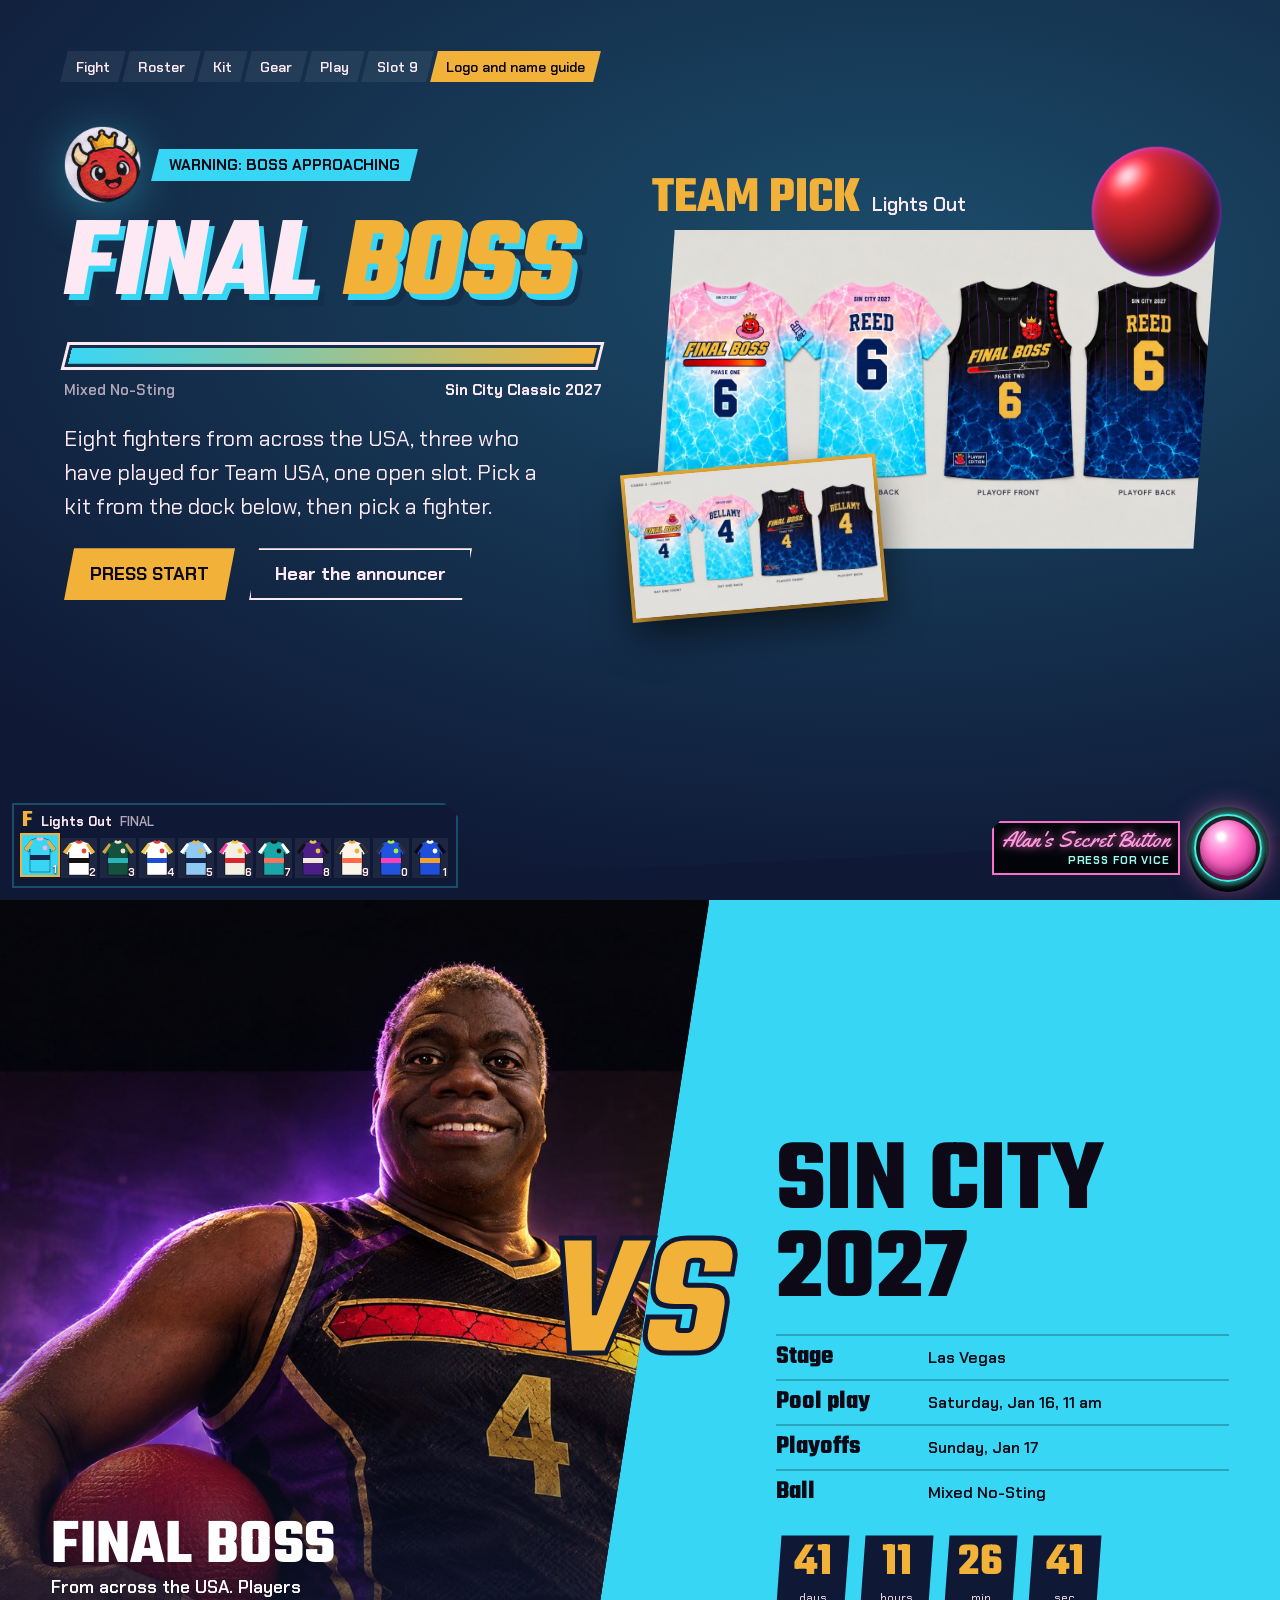
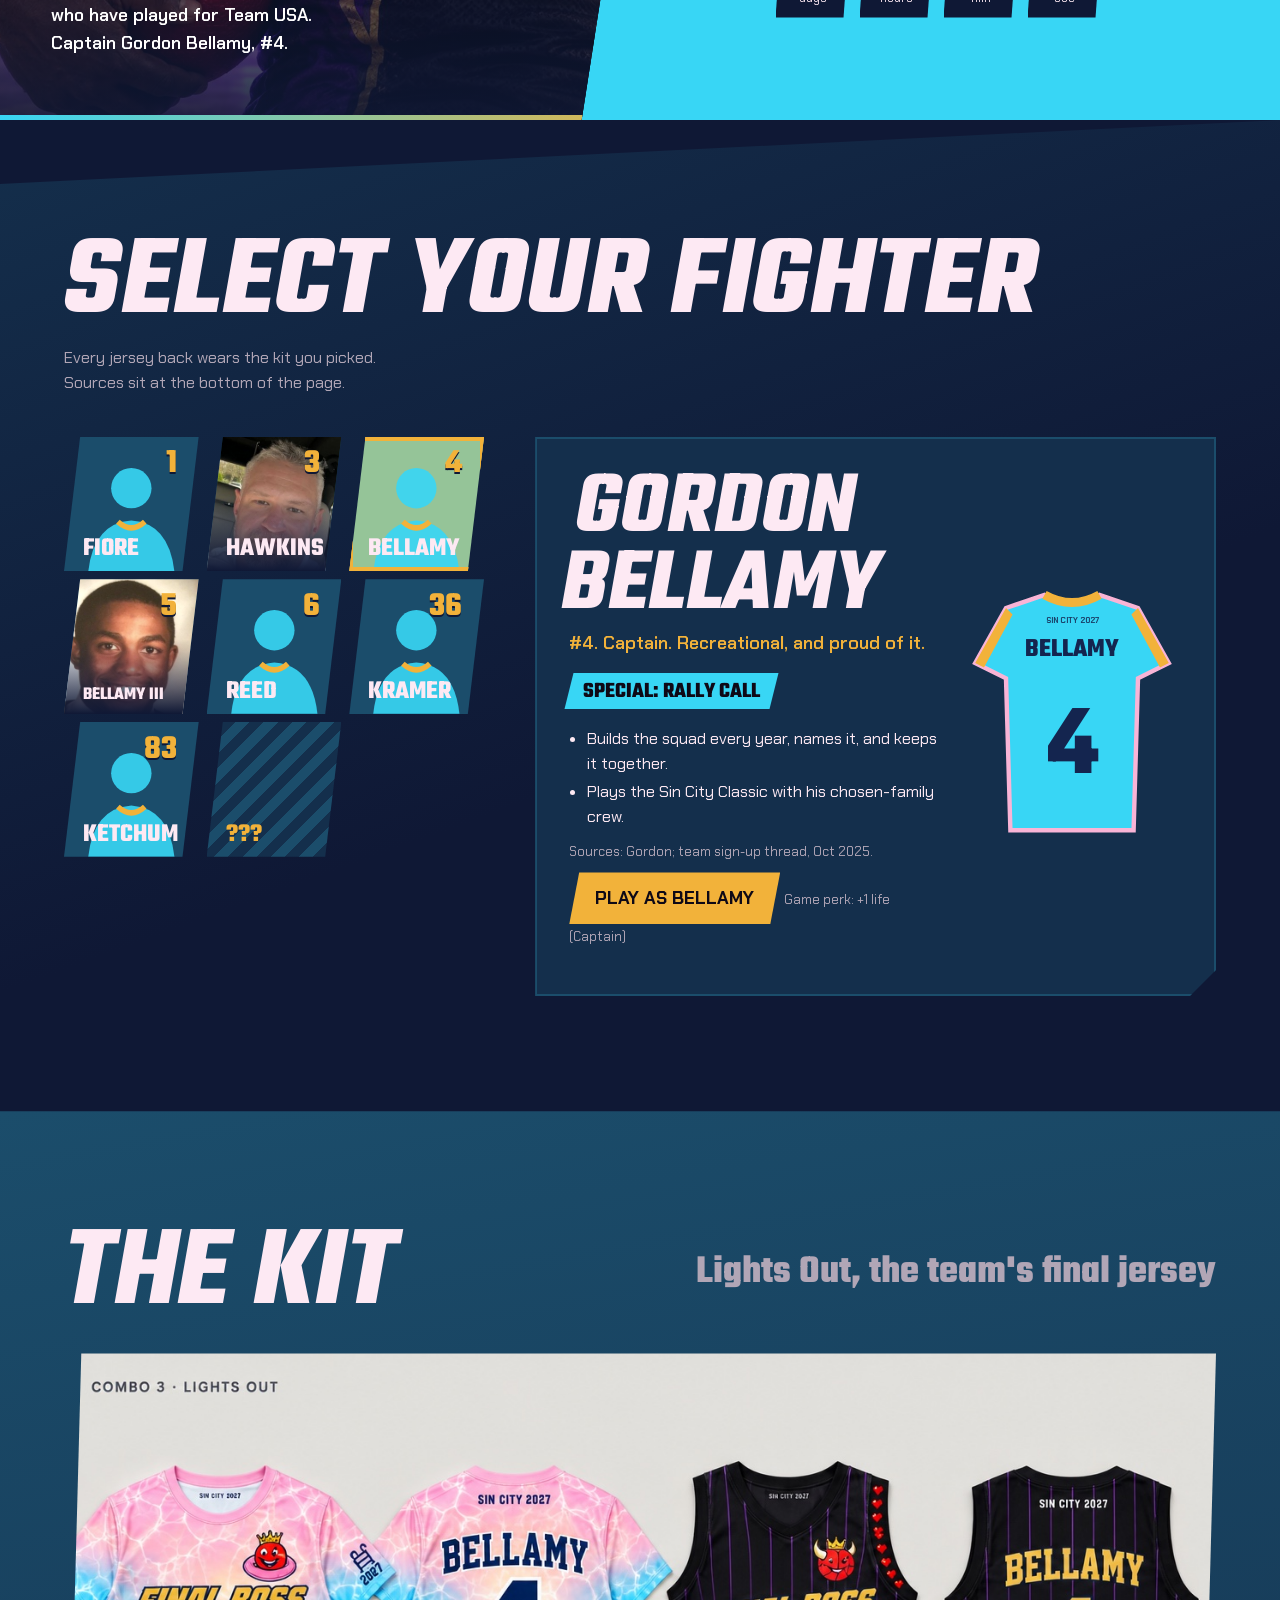
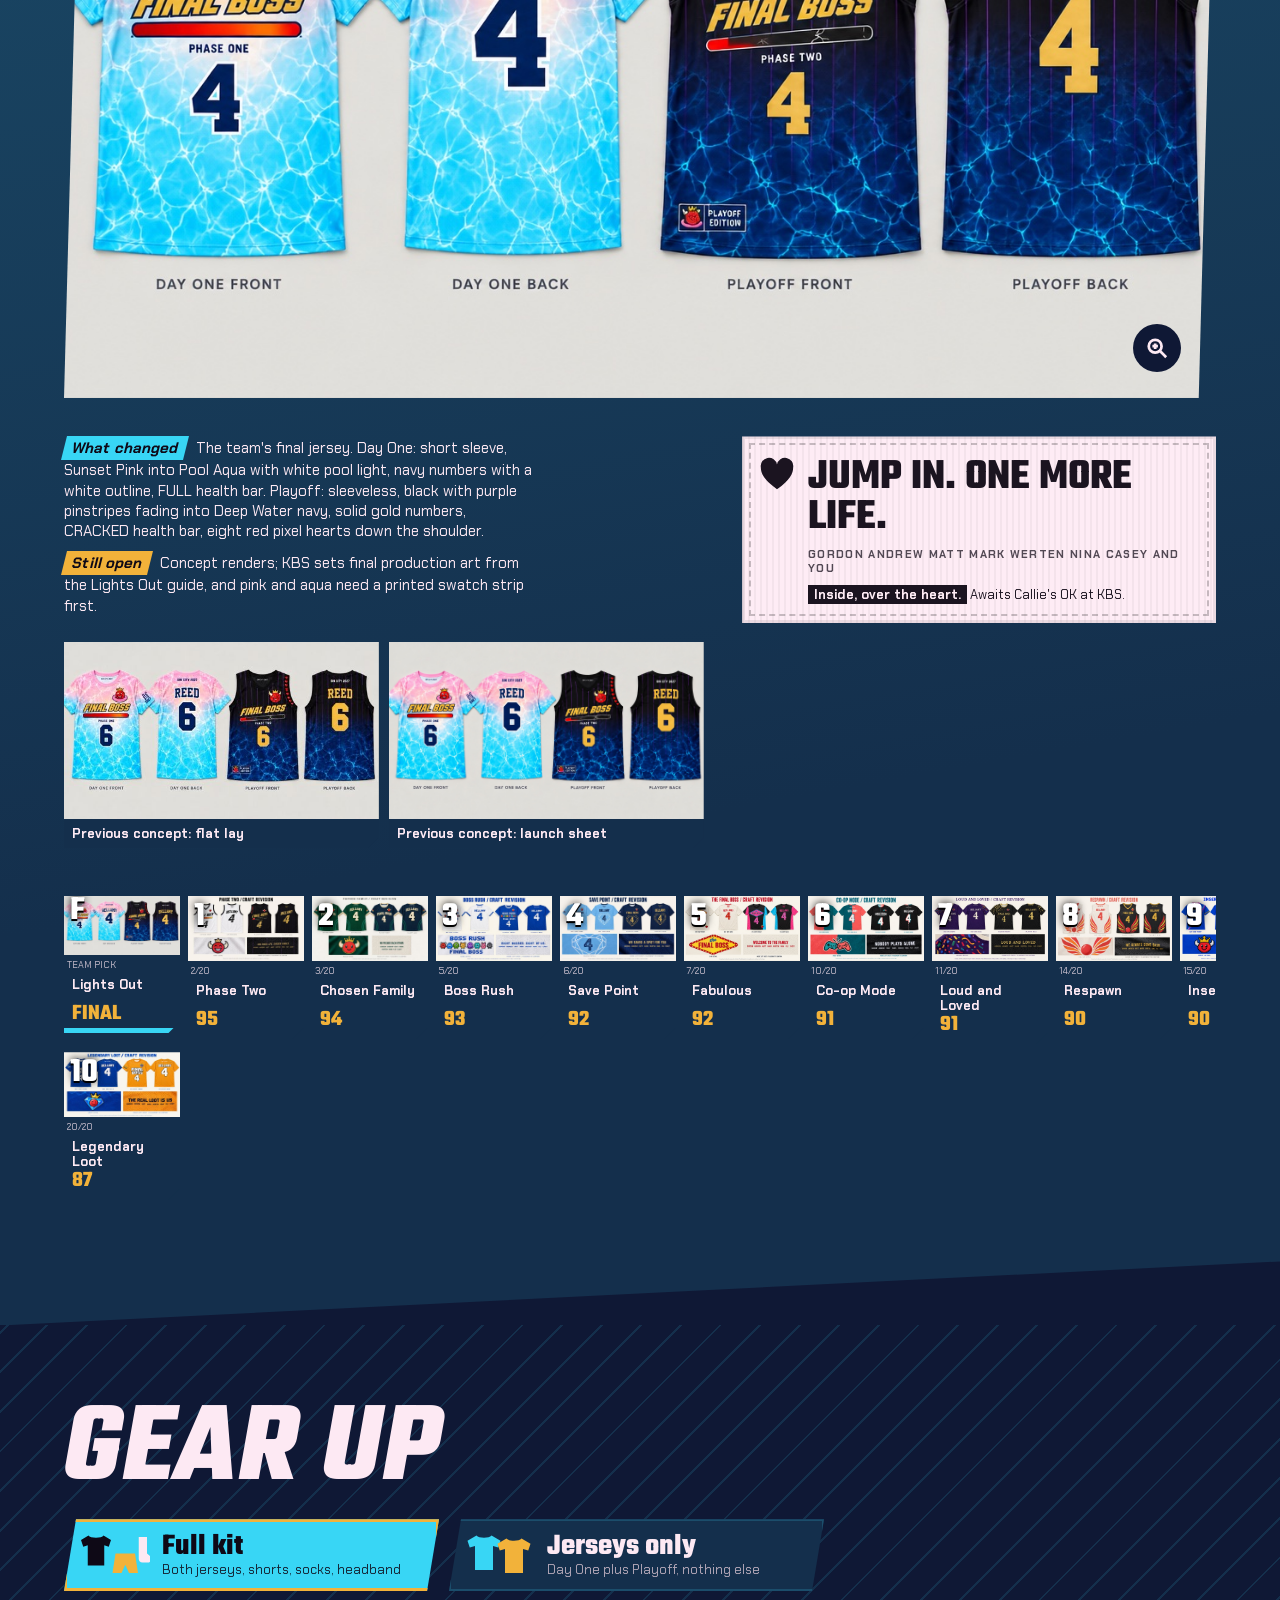
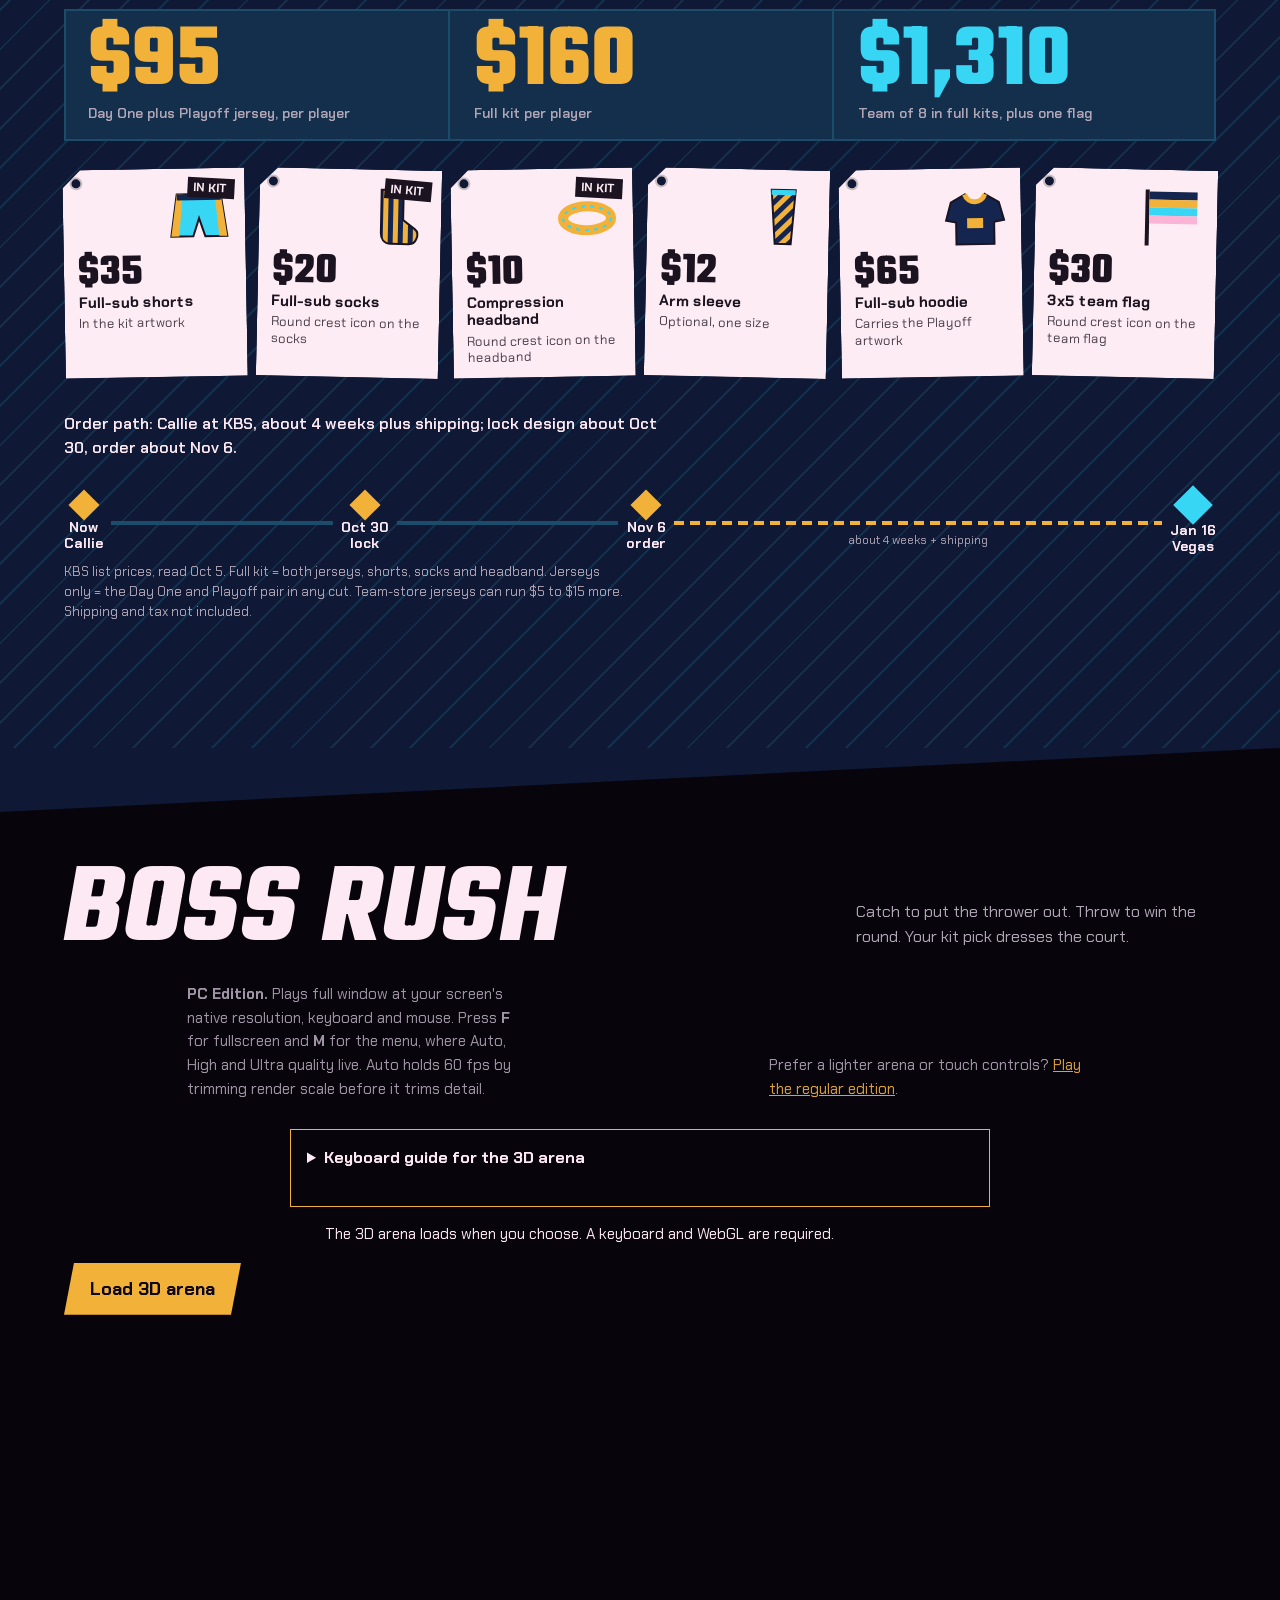
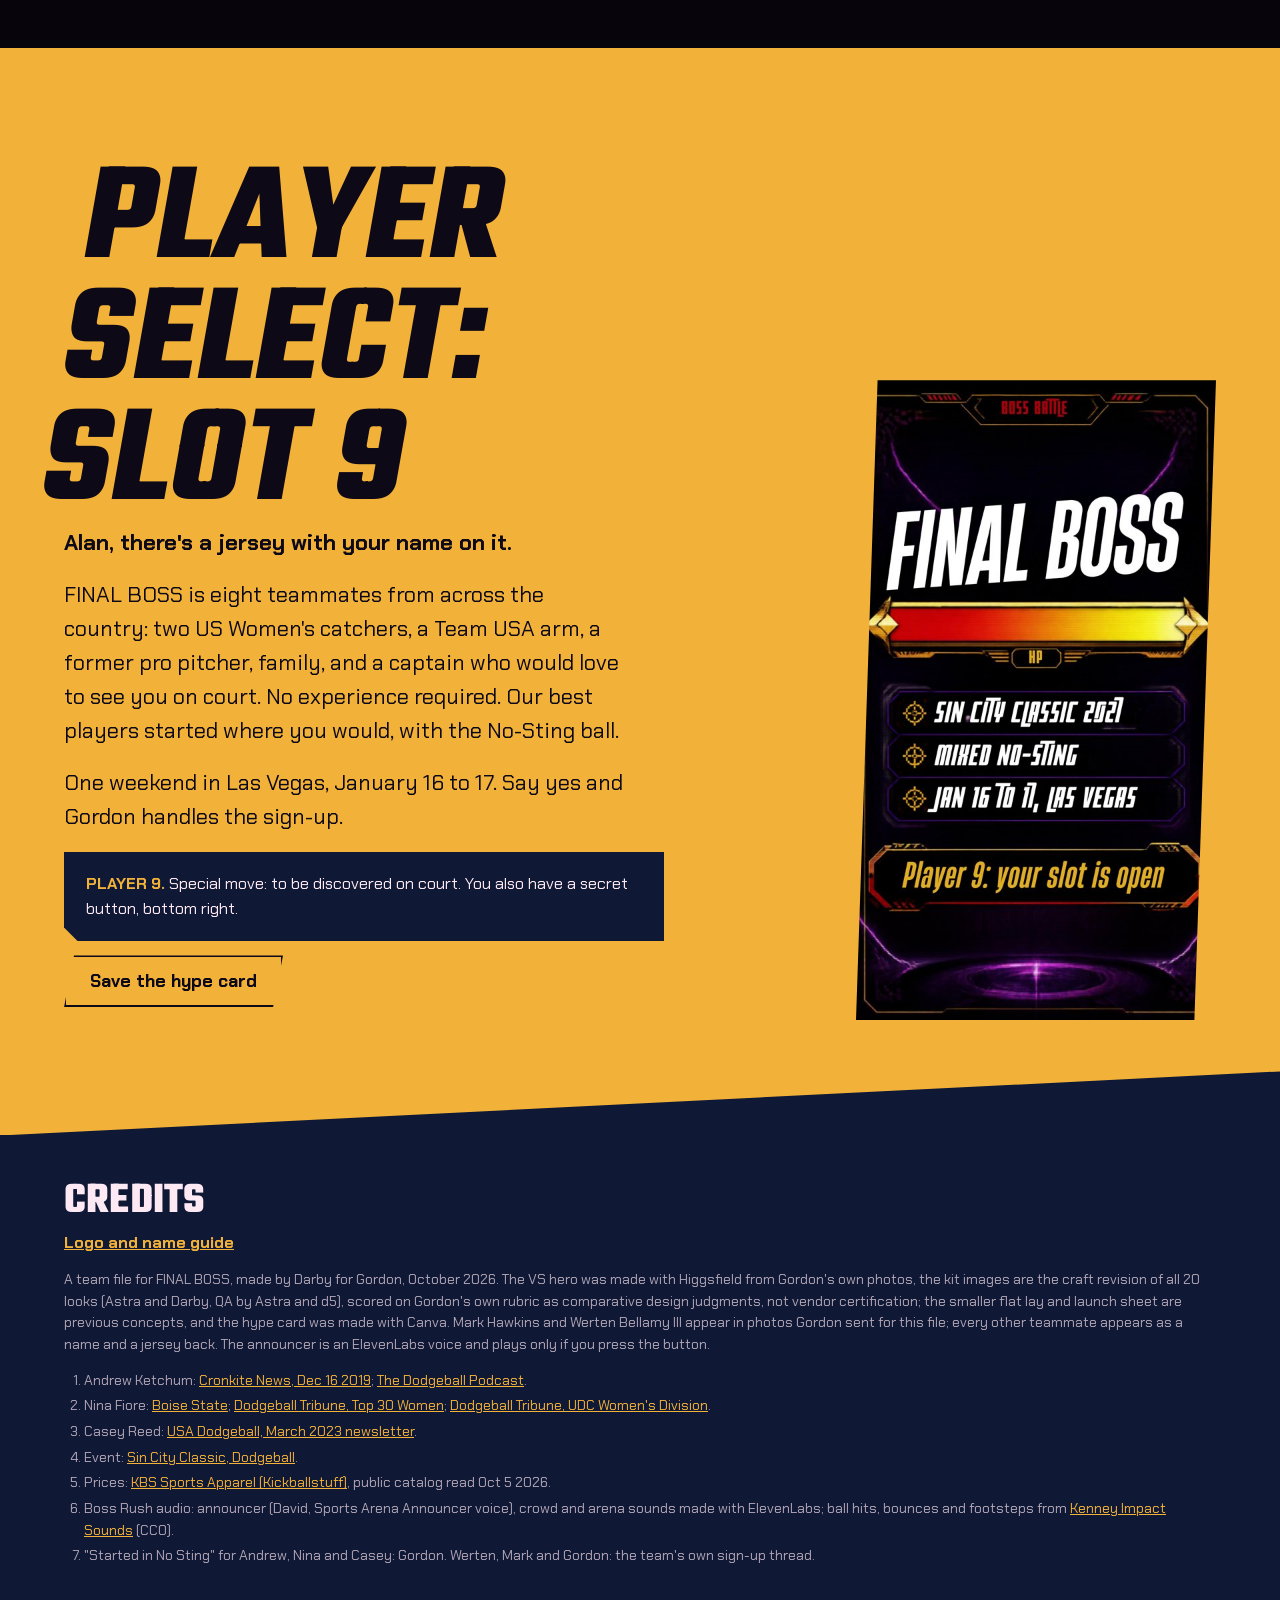
==== commit 9122acb2: "Matt Kramer wears #36 (was #31) in the game, roster card and taken numbers; bundle rebuilt Co-Author" ====
--- a/index.html
+++ b/index.html
@@ -599,10 +599,10 @@
         <div class="back" data-back></div>
       </article>
 
-      <article class="card" data-id="matt" data-name="KRAMER" data-no="31" data-perk="Throws 25% faster (Heater)">
+      <article class="card" data-id="matt" data-name="KRAMER" data-no="36" data-perk="Throws 25% faster (Heater)">
         <div>
           <h3>Matt Kramer</h3>
-          <p class="role">#31. Catcher, then pro pitcher, now dodgeballer.</p>
+          <p class="role">#36. Catcher, then pro pitcher, now dodgeballer.</p>
           <p class="move"><span>SPECIAL: HEATER</span></p>
           <ul>
             <li>Signed as a catcher, converted to a pitcher.</li>
@@ -1107,7 +1107,7 @@
   if(gameLoading||gameMounted||fallbackOn)return;
   gameLoading=true;$('pc-load-game').disabled=true;$('pc-load-game').textContent='Loading arena…';
   $('pc-game-status').textContent='Loading the 3D arena. If it cannot start, the lighter arena will open.';
-  const s=document.createElement('script');s.src='game/game.bundle.js?v=pc-lo2-20261120';
+  const s=document.createElement('script');s.src='game/game.bundle.js?v=pc-lo3-20261120';
   const timer=setTimeout(()=>{if(!gameMounted&&!fallbackOn)startFallback()},9000);
   s.onload=()=>{clearTimeout(timer);mountArena()};s.onerror=()=>{clearTimeout(timer);startFallback()};document.body.appendChild(s);
 });
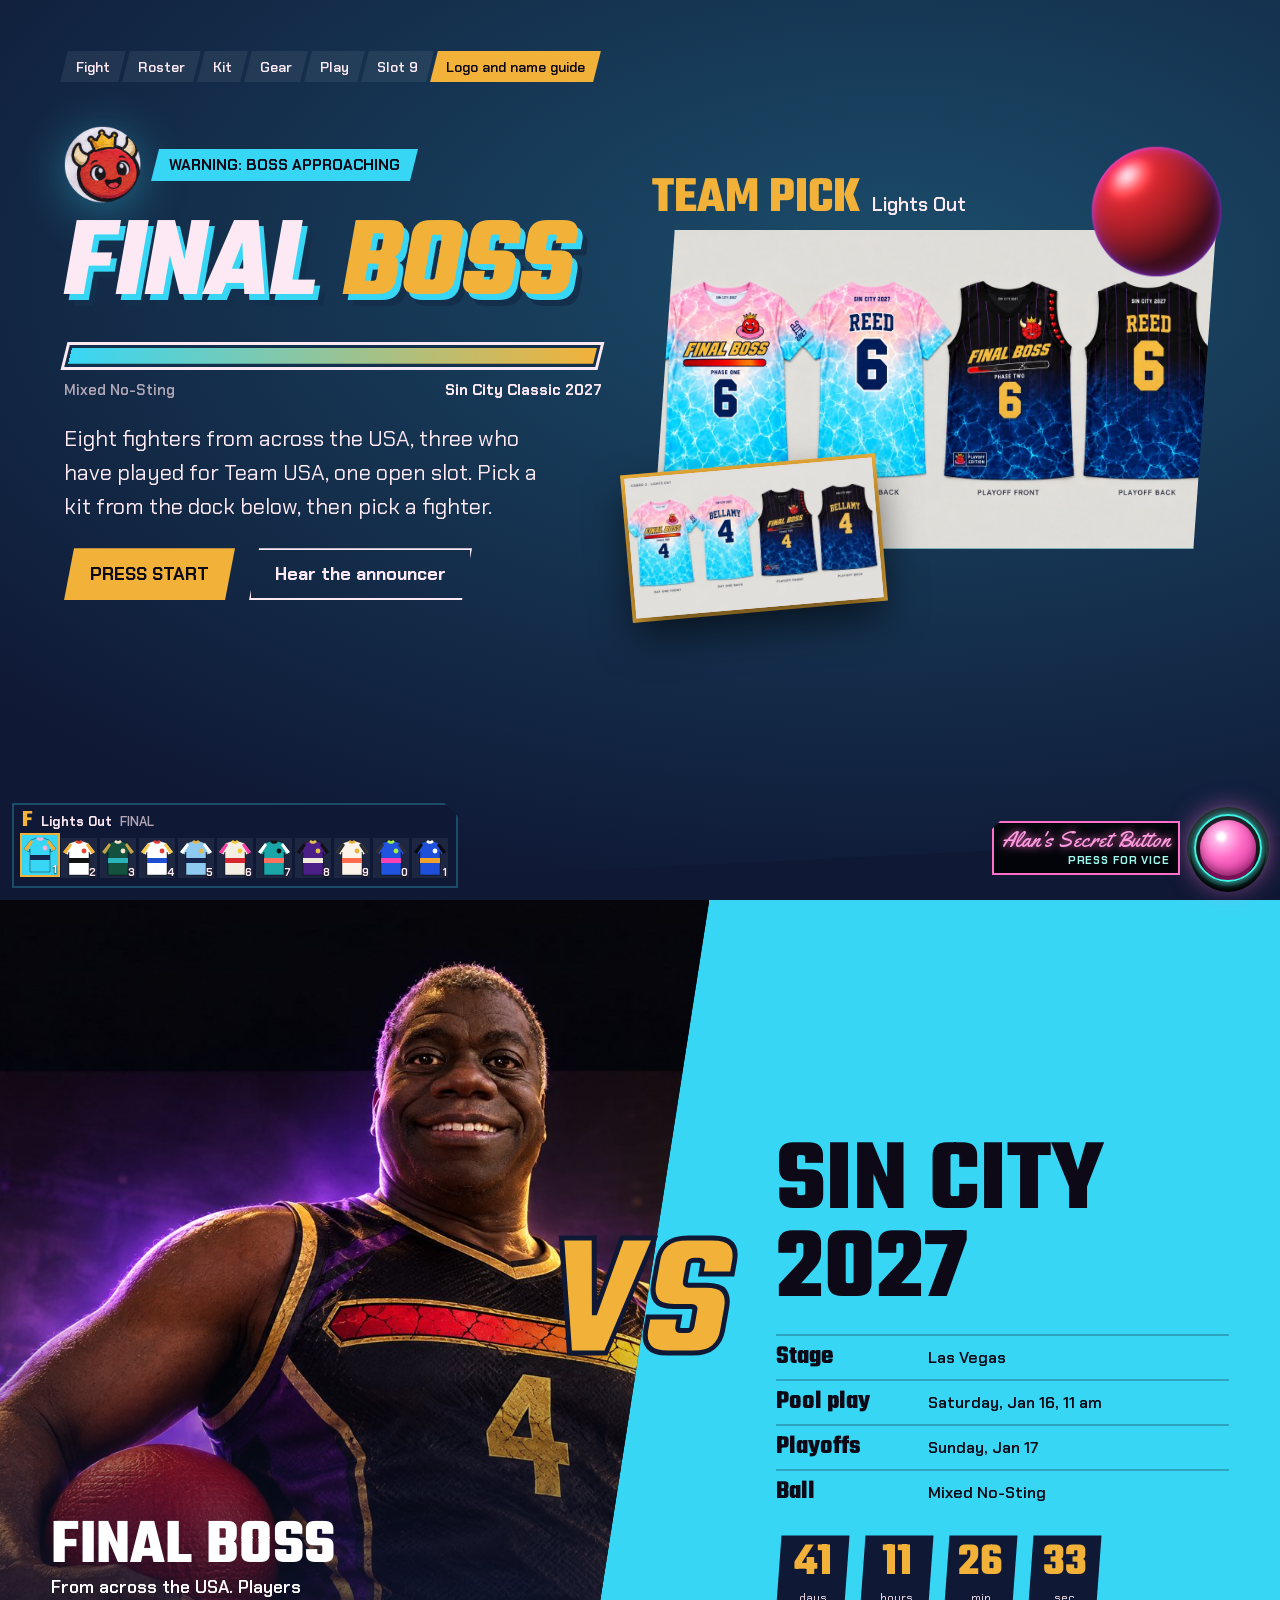
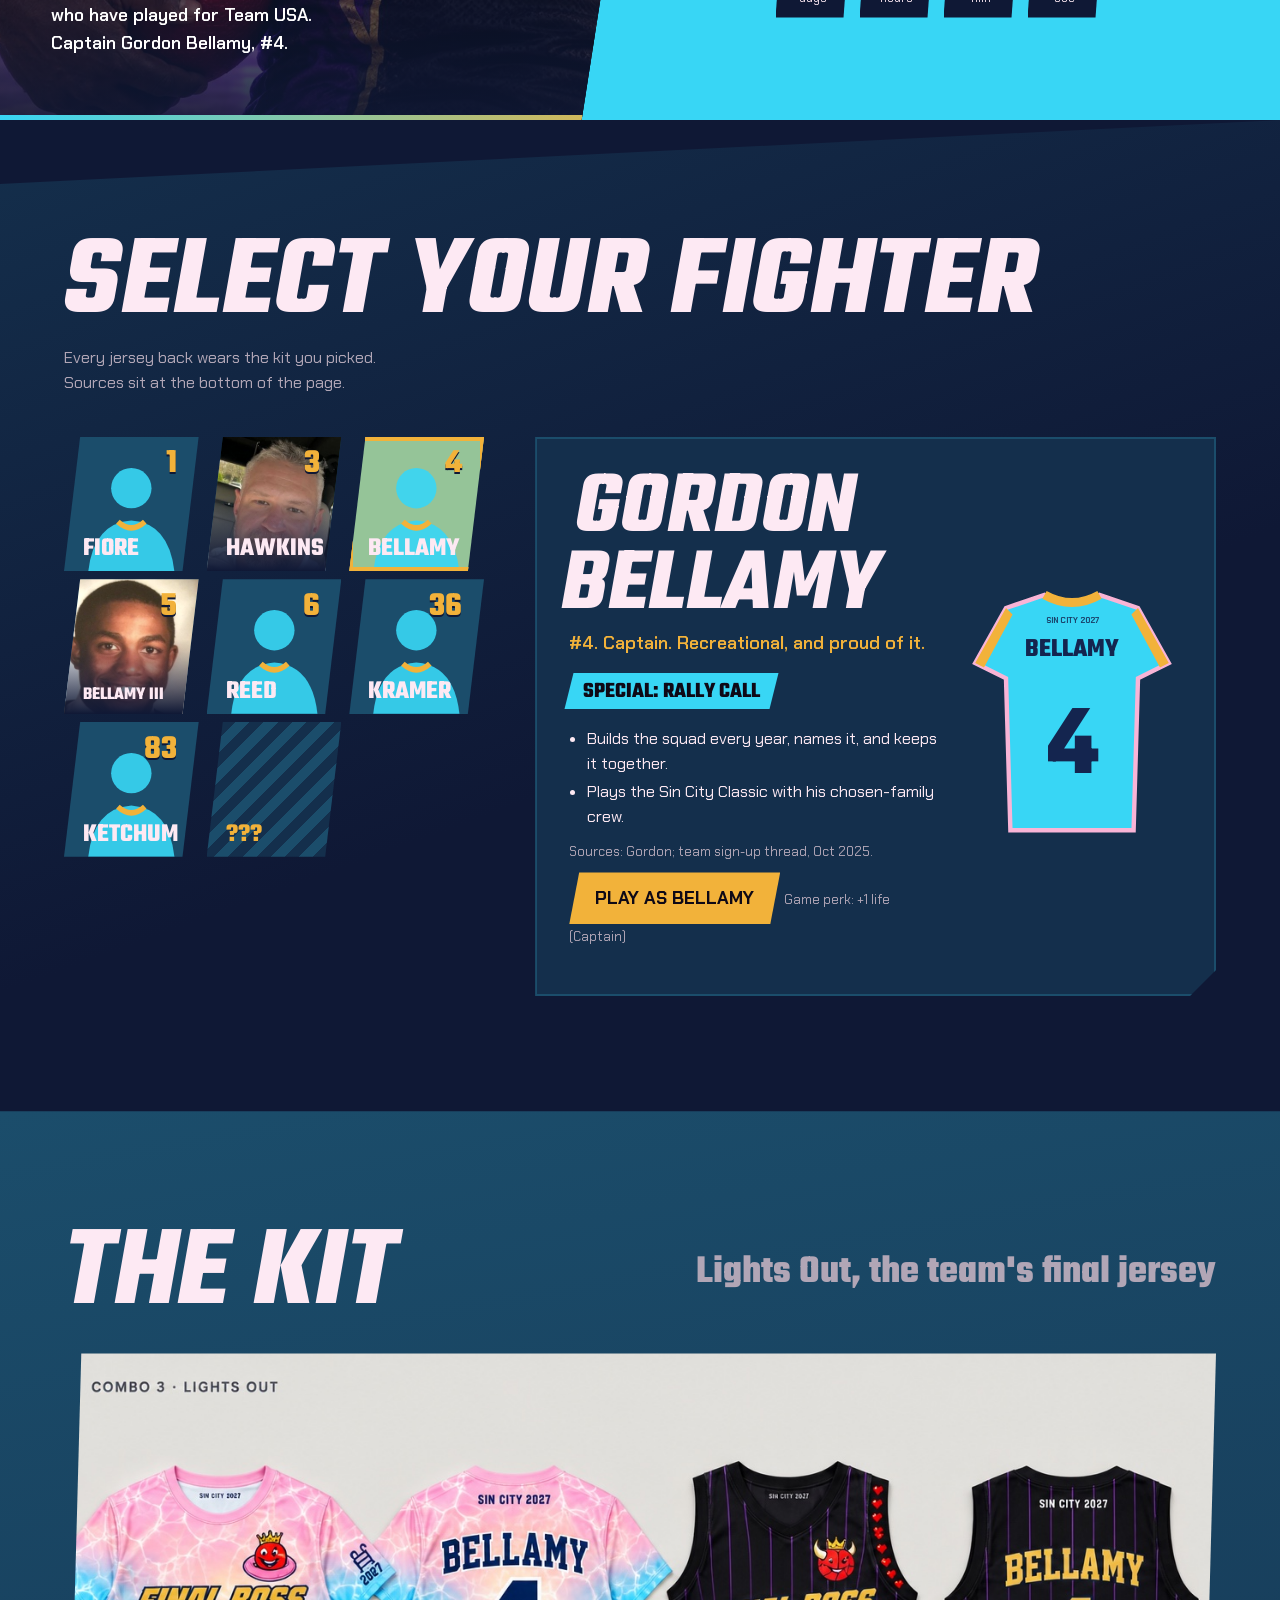
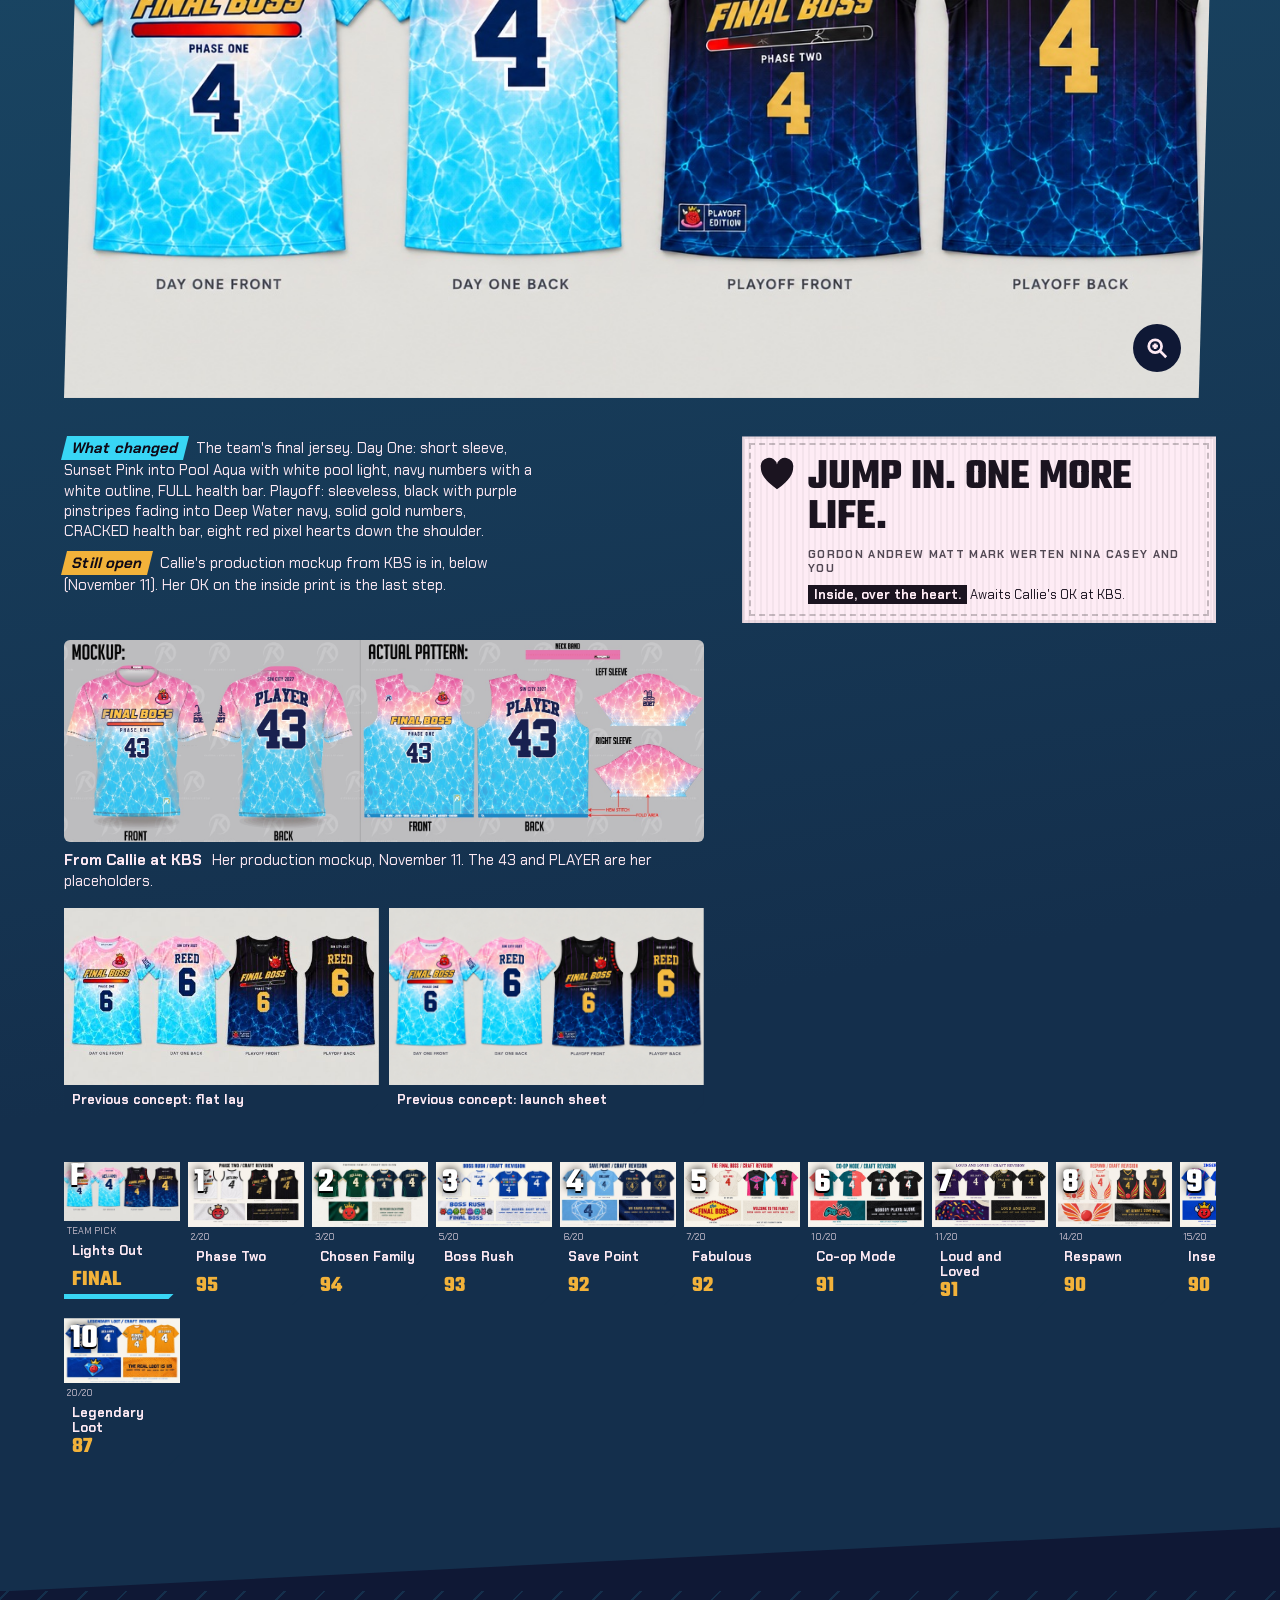
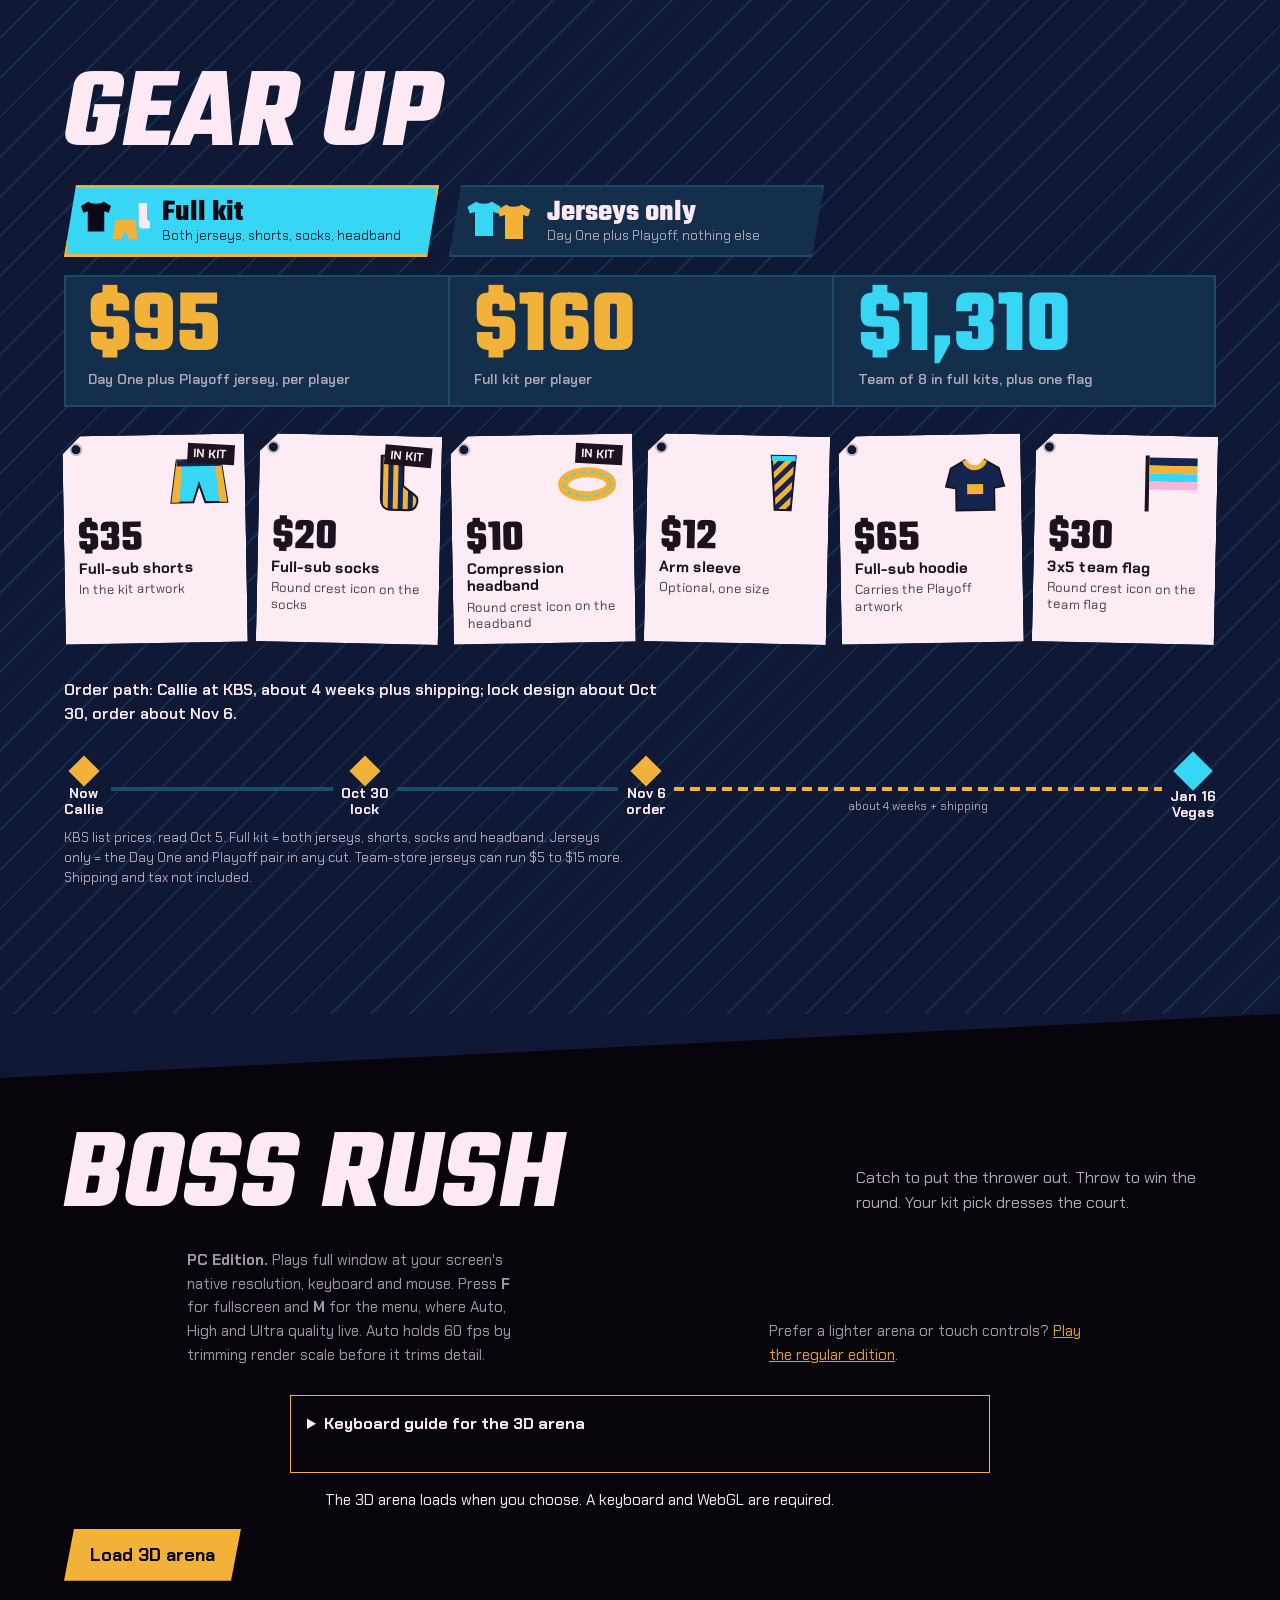
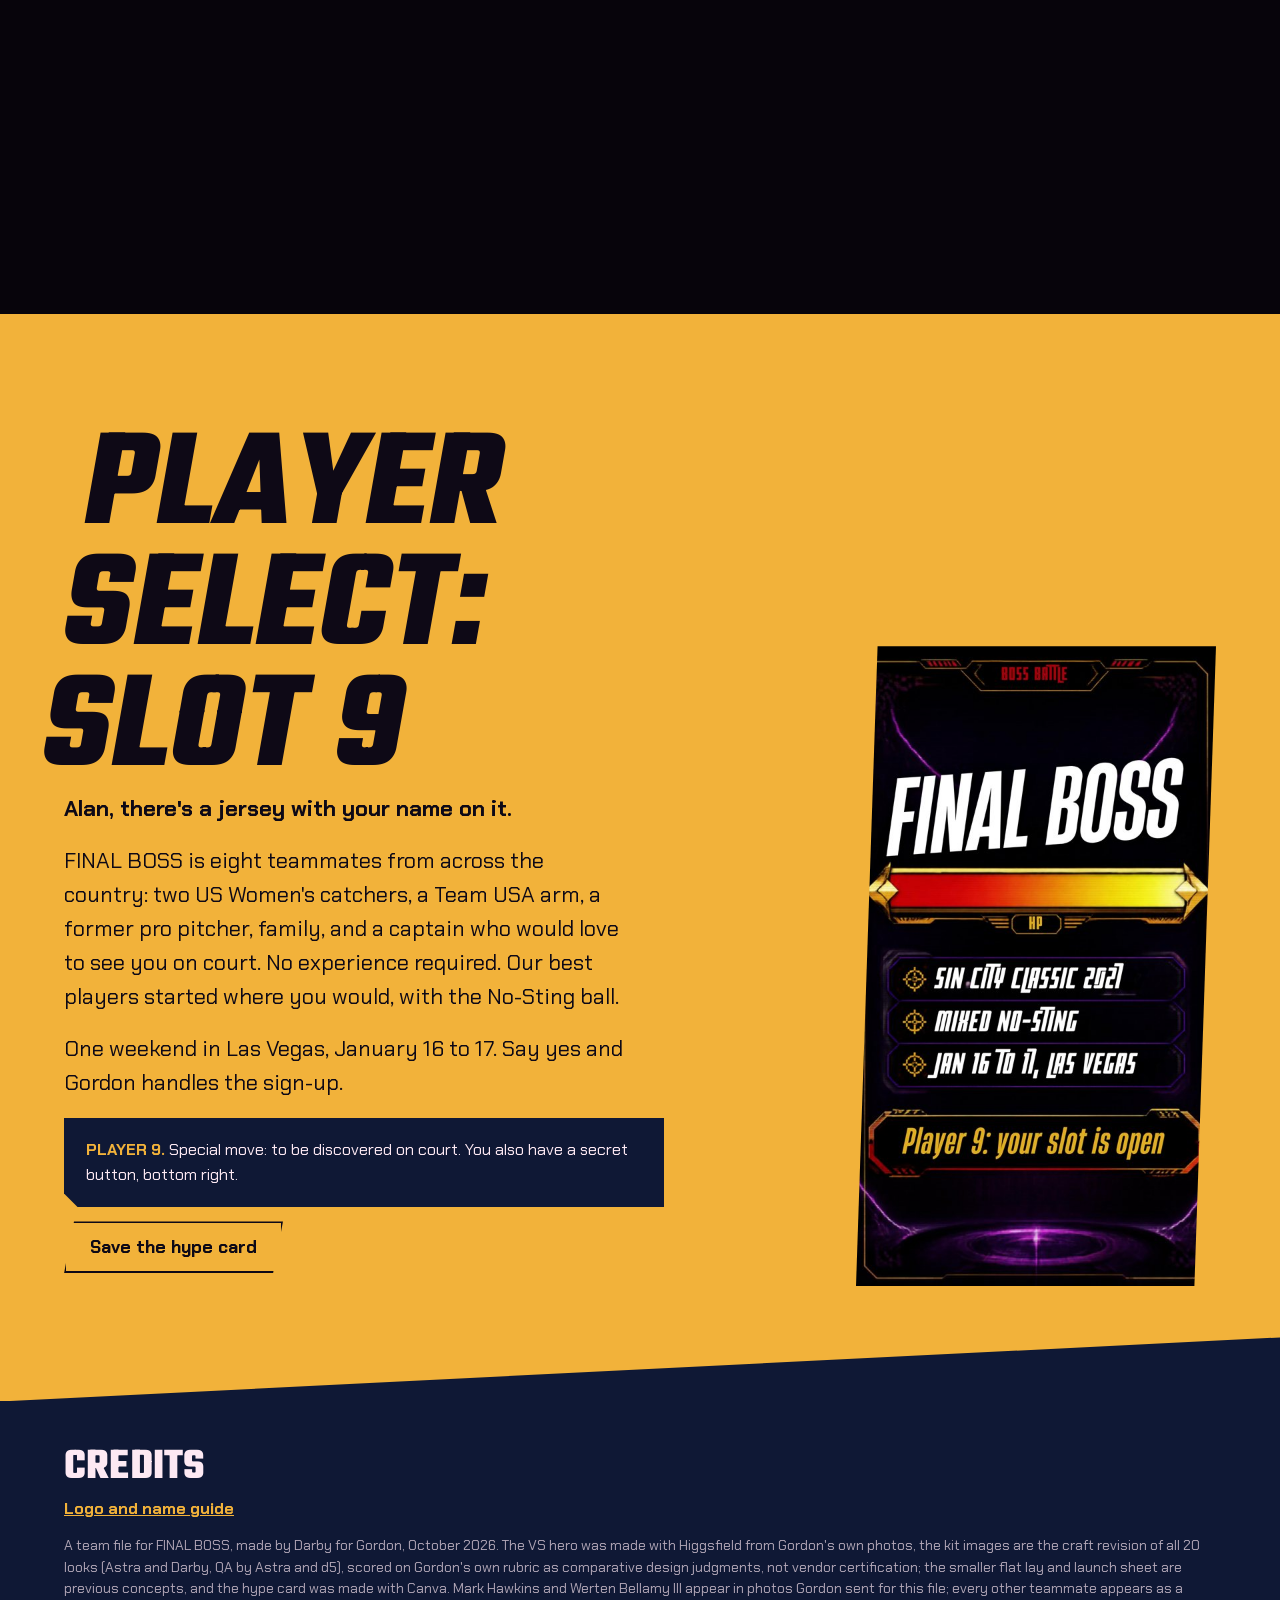
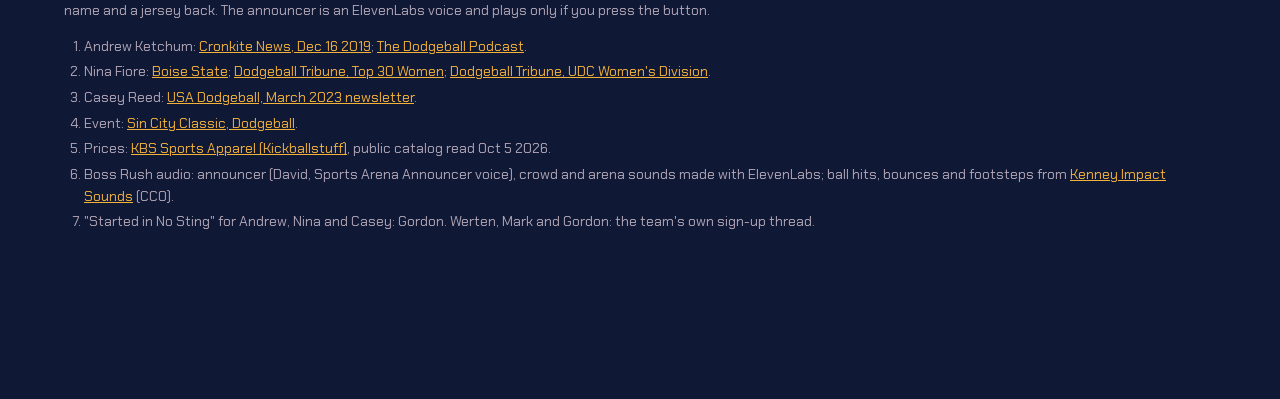
==== commit 9398620f: "Kit: Callie's KBS production mockup (Nov 11) shown under Lights Out; Still open note updated Co-Auth" ====
--- a/index.html
+++ b/index.html
@@ -193,6 +193,7 @@
 .flatbig{display:block;width:100%;max-width:1240px;border:0;padding:0;background:#e9e6e1;cursor:zoom-in;position:relative;clip-path:polygon(1.5% 0,100% 0,98.5% 100%,0 100%)}
 body[data-mode="vc"] .flatbig{clip-path:none;border-radius:6px;box-shadow:0 0 0 3px #fff,0 0 0 7px var(--neonteal)}
 .flatbig img{width:100%;height:auto}
+.callie{margin:18px 0 0}.callie img{display:block;width:100%;height:auto;border-radius:6px;background:#e9e6e1}.callie figcaption{margin-top:8px;font-size:15px;line-height:1.4}.callie figcaption b{margin-right:6px}
 .zoom{position:absolute;right:3%;bottom:4%;width:48px;height:48px;background:var(--void);color:var(--bone);display:grid;place-items:center;border-radius:50%}
 .kitrow{display:grid;grid-template-columns:minmax(0,1.35fr) minmax(0,1fr);gap:clamp(18px,3vw,44px);margin-top:clamp(22px,3vw,40px);align-items:start}
 .kitleft{display:grid;gap:16px;align-content:start}
@@ -654,7 +655,7 @@
   <button class="flatbig" id="flat-open" type="button" aria-label="Zoom into the craft sheet"><img id="kit-craft" src="assets/kits/fb02-craft.jpg" alt="" width="1800" height="1018" loading="lazy"><span class="zoom" aria-hidden="true"><svg width="22" height="22" viewBox="0 0 24 24" fill="none" stroke="currentColor" stroke-width="3"><circle cx="10" cy="10" r="7"/><path d="M15 15l7 7M10 7v6M7 10h6"/></svg></span></button>
   <div class="kitrow">
     <div class="kitleft">
-      <div class="craftnote"><p><b>What changed</b> <span id="kit-cc"></span></p><p><b>Still open</b> <span id="kit-cl"></span></p></div>
+      <div class="craftnote"><p><b>What changed</b> <span id="kit-cc"></span></p><p><b>Still open</b> <span id="kit-cl"></span></p></div><figure class="callie" id="kit-callie" hidden><img src="assets/kits/lo01-callie-mockup.jpg" alt="Callie Willeford's production mockup from KBS: the FINAL BOSS Day One jersey front and back, sunset pink into pool aqua, number 43 placeholder, with the actual print pattern, neck band and sleeves" width="1800" height="569" loading="lazy"><figcaption><b>From Callie at KBS</b> Her production mockup, November 11. The 43 and PLAYER are her placeholders.</figcaption></figure>
       <div class="thumbs">
         <button type="button" id="flatthumb" aria-label="Zoom into the flat lay"><img id="kit-flat" src="assets/kits/thumb/fb02-phase-two-flat.jpg" alt="" width="520" height="294" loading="lazy"><span>Previous concept: flat lay</span></button>
         <button type="button" id="life-open" aria-label="Zoom into the launch sheet"><img id="kit-life" src="assets/kits/fb02-phase-two-life.jpg" alt="" width="1600" height="904" loading="lazy"><span>Previous concept: launch sheet</span></button>
@@ -784,7 +785,7 @@
 let ac=null,sound=false;
 
 /* ---------- looks: the craft-revision data (v6, final after Astra/d5 QA) ---------- */
-const LOOKS=[{"id":"lo01","m":"fb","r":0,"tp":1,"sp":"lightsout","n":"Lights Out","t":0,"s":[0,0,0,0,0,0,0,0],"i":"JUMP IN. ONE MORE LIFE.","c":["#38D6F5","#14254F","#F9B4D6","#F2B23A"],"cut":"ss","pair":95,"kit":160,"match":"round crest icon on the socks; round crest icon on the headband; round crest icon on the team flag","flat":"assets/kits/lo01-lights-out-flat.jpg","life":"assets/kits/lo01-lights-out-life.jpg","thumb":"assets/kits/thumb/lo01-lights-out-flat.jpg","cs":"assets/kits/lo01-craft.jpg","ct":"assets/kits/thumb/lo01-craft.jpg","cc":"The team's final jersey. Day One: short sleeve, Sunset Pink into Pool Aqua with white pool light, navy numbers with a white outline, FULL health bar. Playoff: sleeveless, black with purple pinstripes fading into Deep Water navy, solid gold numbers, CRACKED health bar, eight red pixel hearts down the shoulder.","cl":"Concept renders; KBS sets final production art from the Lights Out guide, and pink and aqua need a printed swatch strip first.","v5":0,"ov":0},{"id":"fb02","m":"fb","r":1,"n":"Phase Two","t":95,"s":[19,15,13,15,10,10,8,5],"i":"ONE MORE LIFE. CHOSEN FAMILY.","c":["#ffffff","#111111","#e8442b","#f2b23a"],"cut":"sl","pair":90,"kit":155,"match":"black arm sleeve with eight pixel hearts; health-bar headband; pinstripe shorts","flat":"assets/kits/fb02-phase-two-flat.jpg","life":"assets/kits/fb02-phase-two-life.jpg","thumb":"assets/kits/thumb/fb02-phase-two-flat.jpg","cs":"assets/kits/fb02-craft.jpg","ct":"assets/kits/thumb/fb02-craft.jpg","cc":"Numerals cut with the same 8 segments as the health bar; bar full on Day One, one segment left on Playoff; PHASE ONE and PHASE TWO captions; hearts kept on the armhole.","cl":"Pixel hearts read small at court distance.","v5":93,"ov":2},{"id":"fb01","m":"fb","r":2,"n":"Chosen Family","t":94,"s":[19,15,13,15,9,10,8,5],"i":"WE PICKED EACH OTHER","c":["#14523f","#2ab3b8","#f3e6c8","#c9a24a"],"cut":"ss","pair":100,"kit":165,"match":"socks in the green-to-teal fade with tiny hearts; cream headband; navy Playoff shorts","flat":"assets/kits/fb01-chosen-family-flat.jpg","life":"assets/kits/fb01-chosen-family-life.jpg","thumb":"assets/kits/thumb/fb01-chosen-family-flat.jpg","cs":"assets/kits/fb01-craft.jpg","ct":"assets/kits/thumb/fb01-craft.jpg","cc":"Astra: wallpaper and fade removed; one linked-arc motif low on the sides; cleaner wordmark, number and mascot spacing; crew neck shown, polo kept as an unconfirmed option.","cl":"Playoff navy and Day One green are close in value on court.","v5":93,"ov":3,"vn":"a polo concept; exact KBS pattern pending"},{"id":"fb03","m":"fb","r":3,"n":"Boss Rush","t":93,"s":[19,15,15,13,10,9,8,4],"i":"EIGHT BOSSES. EIGHT OF US.","c":["#ffffff","#1f4fd1","#e33b3b","#f2c94c"],"cut":"ss","pair":100,"kit":165,"match":"royal socks with the eight-monster band; white headband; royal shorts","flat":"assets/kits/fb03-boss-rush-flat.jpg","life":"assets/kits/fb03-boss-rush-life.jpg","thumb":"assets/kits/thumb/fb03-boss-rush-flat.jpg","cs":"assets/kits/fb03-craft.jpg","ct":"assets/kits/thumb/fb03-craft.jpg","cc":"Pixel-step numerals on the monster grid; Playoff front now carries wordmark and number; crowned monsters.","cl":"Dense chest band competes with the wordmark.","v5":93,"ov":5},{"id":"fb08","m":"fb","r":4,"n":"Save Point","t":92,"s":[17,15,13,15,9,10,8,5],"i":"WE SAVED A SPOT FOR YOU","c":["#8ec9f2","#14254f","#e6b84a","#ffffff"],"cut":"ss","pair":100,"kit":165,"match":"sky socks with a gem cuff; navy shorts with a gold crystal hem","flat":"assets/kits/fb08-save-point-flat.jpg","life":"assets/kits/fb08-save-point-life.jpg","thumb":"assets/kits/thumb/fb08-save-point-flat.jpg","cs":"assets/kits/fb08-craft.jpg","ct":"assets/kits/thumb/fb08-craft.jpg","cc":"Single faceted heart gem framing the number; faceted numerals; esports-crystal feel gone.","cl":"Gem outline is thin; may need a heavier stroke to print.","v5":89,"ov":6},{"id":"fb04","m":"fb","r":5,"n":"The Final Boss (Fabulous)","t":92,"s":[17,14,14,15,10,10,8,4],"i":"WELCOME TO THE FAMILY","c":["#f4efe3","#d7262e","#f6c938","#ff3ea5"],"cut":"ss","pair":100,"kit":165,"match":"yellow-dot socks; hot pink headband; black shorts with pink and cyan side panels","flat":"assets/kits/fb04-fabulous-flat.jpg","life":"assets/kits/fb04-fabulous-life.jpg","thumb":"assets/kits/thumb/fb04-fabulous-flat.jpg","cs":"assets/kits/fb04-craft.jpg","ct":"assets/kits/thumb/fb04-craft.jpg","cc":"Marquee bulbs around the diamond sign and inside the numerals; side-seam dots removed; standard pink and cyan.","cl":"Split panels now mirror correctly front to back; bulb dots inside numerals need Callie to confirm.","v5":92,"ov":7},{"id":"fb07","m":"fb","r":6,"n":"Co-op Mode","t":91,"s":[18,15,13,14,9,10,8,4],"i":"NOBODY PLAYS ALONE","c":["#1aa5a8","#ff6f5e","#111111","#ffffff"],"cut":"ss","pair":100,"kit":165,"match":"split teal and coral socks (one of each); black shorts","flat":"assets/kits/fb07-co-op-flat.jpg","life":"assets/kits/fb07-co-op-life.jpg","thumb":"assets/kits/thumb/fb07-co-op-flat.jpg","cs":"assets/kits/fb07-craft.jpg","ct":"assets/kits/thumb/fb07-craft.jpg","cc":"Zigzag seam where the two halves interlock; keyline numerals in both colors; PLAYER 2 HAS JOINED on the back.","cl":"Split now mirrors correctly front to back; split color can split a player visually on court.","v5":90,"ov":10},{"id":"fb09","m":"fb","r":7,"n":"Loud and Loved","t":91,"s":[17,15,13,14,9,10,8,5],"i":"LOUD AND LOVED","c":["#4b1f87","#f2ead8","#e7c24a","#111111"],"cut":"ss","pair":100,"kit":165,"match":"sparkle-cuff socks with hidden Pride confetti; gold headband; black shorts","flat":"assets/kits/fb09-loud-and-loved-flat.jpg","life":"assets/kits/fb09-loud-and-loved-life.jpg","thumb":"assets/kits/thumb/fb09-loud-and-loved-flat.jpg","cs":"assets/kits/fb09-craft.jpg","ct":"assets/kits/thumb/fb09-craft.jpg","cc":"Confetti burst from one shoulder, thinning before the number; serif numerals with diamond terminals; Pride confetti kept.","cl":"Confetti is rectangles, dots and ribbons only (no stars); purple and gold edge close to a known pro palette.","v5":91,"ov":11},{"id":"fb05","m":"fb","r":8,"n":"Respawn","t":90,"s":[17,15,12,15,9,10,8,4],"i":"WE ALWAYS COME BACK","c":["#fbf4ea","#ff6b4a","#e8b13c","#2b2b2e"],"cut":"sl","pair":90,"kit":155,"match":"feather-print arm sleeve; coral headband; charcoal shorts with a flame hem","flat":"assets/kits/fb05-respawn-flat.jpg","life":"assets/kits/fb05-respawn-life.jpg","thumb":"assets/kits/thumb/fb05-respawn-flat.jpg","cs":"assets/kits/fb05-craft.jpg","ct":"assets/kits/thumb/fb05-craft.jpg","cc":"Painted phoenix replaced with two clean feather-stroke wings cradling the ball; feather-cut numerals.","cl":"Loses some of the cute factor of the crowned phoenix.","v5":91,"ov":14},{"id":"fb06","m":"fb","r":9,"n":"Insert Coin","t":90,"s":[16,15,13,14,10,10,8,4],"i":"CONTINUE? YES","c":["#1f53e0","#ff3fb4","#a6f23a","#2e2e33"],"cut":"ss","pair":100,"kit":165,"match":"pixel-camo socks; magenta headband; coin-stripe shorts","flat":"assets/kits/fb06-insert-coin-flat.jpg","life":"assets/kits/fb06-insert-coin-life.jpg","thumb":"assets/kits/thumb/fb06-insert-coin-flat.jpg","cs":"assets/kits/fb06-craft.jpg","ct":"assets/kits/thumb/fb06-craft.jpg","cc":"One diagonal pixel staircase; pixel numerals on the same grid; FINAL STAGE moved to the back neck.","cl":"Diagonal staircase still crosses the number on the fronts.","v5":90,"ov":15},{"id":"fb10","m":"fb","r":10,"n":"Legendary Loot","t":87,"s":[15,15,12,13,10,10,8,4],"i":"THE REAL LOOT IS US","c":["#1e4fd8","#f2a22b","#ffffff","#0b0b0b"],"cut":"ss","pair":100,"kit":165,"match":"hex socks (blue Day One, gold Playoff); rarity-bar headband","flat":"assets/kits/fb10-legendary-loot-flat.jpg","life":"assets/kits/fb10-legendary-loot-life.jpg","thumb":"assets/kits/thumb/fb10-legendary-loot-flat.jpg","cs":"assets/kits/fb10-craft.jpg","ct":"assets/kits/thumb/fb10-craft.jpg","cc":"Hex band at the shoulders only; hexagonal numerals; RARE and LEGENDARY tier tags.","cl":"Plainest silhouette; reads like a stock template.","v5":90,"ov":20},{"id":"vc01","m":"vc","r":1,"n":"No Sting Club","t":97,"s":[20,15,15,14,10,10,8,5],"i":"NO STING. ALL HEART.","c":["#ffffff","#7fd6c2","#ff6f61","#1d4f91"],"cut":"ss","pair":100,"kit":165,"match":"cabana-stripe socks; coral headband; ocean shorts with jellyfish hem; team flag with the jellyfish","flat":"assets/kits/vc01-no-sting-club-flat.jpg","life":"assets/kits/vc01-no-sting-club-life.jpg","thumb":"assets/kits/thumb/vc01-no-sting-club-flat.jpg","cs":"assets/kits/vc01-craft.jpg","ct":"assets/kits/thumb/vc01-craft.jpg","cc":"Astra: navy Day One lettering, ivory Playoff lettering, competing sleeve ring, hem jellyfish and jock tag removed.","cl":"Jellyfish still reads a little like an octopus (four thick arms).","v5":96,"ov":1},{"id":"vc04","m":"vc","r":2,"n":"Night Swim","t":94,"s":[18,15,14,15,9,10,8,5],"i":"JUMP IN. WE GOT YOU.","c":["#a8e6f0","#14254f","#ff8cc2","#f6d94a"],"cut":"ss","pair":100,"kit":165,"match":"pool-caustic socks; pink inner-tube headband; midnight shorts","flat":"assets/kits/vc04-night-swim-flat.jpg","life":"assets/kits/vc04-night-swim-life.jpg","thumb":"assets/kits/thumb/vc04-night-swim-flat.jpg","cs":"assets/kits/vc04-craft.jpg","ct":"assets/kits/thumb/vc04-craft.jpg","cc":"One pool-tile band as the hero; numerals drawn on the same square tile grid; caustics pushed back to a quiet ground; crest restored on Playoff.","cl":"Tile-grid numerals need a real type test at 6 inch height.","v5":94,"ov":4},{"id":"vc02","m":"vc","r":3,"n":"Deco Hotel","t":92,"s":[19,15,12,15,10,9,8,4],"i":"CHECK IN. CHOSEN FAMILY.","c":["#f5ecd9","#9fdcc4","#f6b39a","#b79be0"],"cut":"ss","pair":100,"kit":165,"match":"pastel ringer socks; lavender headband; navy shorts with lit-window hem","flat":"assets/kits/vc02-deco-hotel-flat.jpg","life":"assets/kits/vc02-deco-hotel-life.jpg","thumb":"assets/kits/thumb/vc02-deco-hotel-flat.jpg","cs":"assets/kits/vc02-craft.jpg","ct":"assets/kits/thumb/vc02-craft.jpg","cc":"Facade becomes a crisp lower band; stepped deco numerals echo the fins; sunburst roundel crest.","cl":"Day One front number sits high and the crest is small next to it.","v5":94,"ov":8},{"id":"vc07","m":"vc","r":4,"n":"Gator Boss","t":92,"s":[16,15,15,14,10,10,8,4],"i":"WE SNAP BACK","c":["#1f5a2e","#ff3fa1","#ffffff","#111111"],"cut":"ss","pair":100,"kit":165,"match":"gator-scale socks with heart cuffs; hot pink headband","flat":"assets/kits/vc07-gator-flat.jpg","life":"assets/kits/vc07-gator-life.jpg","thumb":"assets/kits/thumb/vc07-gator-flat.jpg","cs":"assets/kits/vc07-craft.jpg","ct":"assets/kits/thumb/vc07-craft.jpg","cc":"Scales confined to yoke and side panels like armor; tooth-notched numerals; quiet front panel.","cl":"Hot pink Playoff panels are loud next to the black.","v5":93,"ov":9},{"id":"vc08","m":"vc","r":5,"n":"Final Boss Motel","t":91,"s":[18,15,14,14,10,9,8,3],"i":"ALWAYS VACANCY FOR FAMILY","c":["#5fd3e0","#ff6f5e","#3b1a3d","#f6c938"],"cut":"ss","pair":100,"kit":165,"match":"aqua socks with a coral stripe; plum shorts; VACANCY sign flag","flat":"assets/kits/vc08-motel-flat.jpg","life":"assets/kits/vc08-motel-life.jpg","thumb":"assets/kits/thumb/vc08-motel-flat.jpg","cs":"assets/kits/vc08-craft.jpg","ct":"assets/kits/thumb/vc08-craft.jpg","cc":"Arrow sign as the one idea; sign-lettering numerals; crew ringer collar; round bulb tip; plain sleeves.","cl":"Arrow tip is three round bulbs (no starburst); plum Playoff is dark under gym light.","v5":92,"ov":12},{"id":"vc10","m":"vc","r":6,"n":"Catch & Release","t":91,"s":[17,15,13,14,10,10,8,4],"i":"WE CATCH EACH OTHER","c":["#ffffff","#14254f","#3a8fd9","#e0b54a"],"cut":"ss","pair":100,"kit":165,"match":"white socks with a navy ringer; navy wave shorts; marlin flag","flat":"assets/kits/vc10-catch-release-flat.jpg","life":"assets/kits/vc10-catch-release-life.jpg","thumb":"assets/kits/thumb/vc10-catch-release-flat.jpg","cs":"assets/kits/vc10-craft.jpg","ct":"assets/kits/thumb/vc10-craft.jpg","cc":"One clean two-color marlin; rope-twist inline numerals; Playoff front carries the full system.","cl":"Marlin plus script plus wordmark is a tall stack on the chest.","v5":91,"ov":13},{"id":"vc03","m":"vc","r":7,"n":"Los Flamingos","t":90,"s":[17,15,15,13,9,9,8,4],"i":"WE FLOCK TOGETHER","c":["#f7a6c0","#ffffff","#9fe3cf","#0f5b5c"],"cut":"ss","pair":100,"kit":165,"match":"flamingo socks; mint headband; teal shorts with a flamingo hem","flat":"assets/kits/vc03-los-flamingos-flat.jpg","life":"assets/kits/vc03-los-flamingos-life.jpg","thumb":"assets/kits/thumb/vc03-los-flamingos-flat.jpg","cs":"assets/kits/vc03-craft.jpg","ct":"assets/kits/thumb/vc03-craft.jpg","cc":"Script swash curves like a flamingo neck; matching drop-shadow numerals; flamingo row only on Playoff.","cl":"Tonal leaf print still busy behind the numbers.","v5":93,"ov":16},{"id":"vc05","m":"vc","r":8,"n":"Wanted Level","t":90,"s":[17,15,14,13,9,10,8,4],"i":"WANTED BY EACH OTHER","c":["#ffffff","#ff2f8f","#1fb3b0","#121a3a"],"cut":"ss","pair":100,"kit":165,"match":"white socks with a pink wanted-meter cuff; navy shorts with pink and teal stripes","flat":"assets/kits/vc05-wanted-level-flat.jpg","life":"assets/kits/vc05-wanted-level-life.jpg","thumb":"assets/kits/thumb/vc05-wanted-level-flat.jpg","cs":"assets/kits/vc05-craft.jpg","ct":"assets/kits/thumb/vc05-craft.jpg","cc":"Wanted meter as a contained bar; italic numerals at the wordmark angle; nothing above the name.","cl":"Meter is now five round siren dots (no stars); number sits close under the meter.","v5":92,"ov":17},{"id":"vc09","m":"vc","r":9,"n":"The Crew","t":89,"s":[16,15,13,14,9,10,8,4],"i":"THE REAL SCORE IS US","c":["#ffffff","#a8e3cf","#111111","#ff5fae"],"cut":"ss","pair":100,"kit":165,"match":"palm-camo socks; black headband with pink tipping","flat":"assets/kits/vc09-the-crew-flat.jpg","life":"assets/kits/vc09-the-crew-life.jpg","thumb":"assets/kits/thumb/vc09-the-crew-flat.jpg","cs":"assets/kits/vc09-craft.jpg","ct":"assets/kits/thumb/vc09-craft.jpg","cc":"Stencil bridges shared by wordmark and numerals; camo pushed to the sides only; heart in the blueprint grid.","cl":"Heist theme is the weakest story for this team.","v5":91,"ov":18},{"id":"vc06","m":"vc","r":10,"n":"Sunset Getaway","t":87,"s":[15,14,12,14,10,10,8,4],"i":"WE ALWAYS GET AWAY TOGETHER","c":["#ffffff","#ff8a3d","#ff3f8e","#6a2fb5"],"cut":"ss","pair":100,"kit":165,"match":"sunset-fade socks; black shorts with a palm hem","flat":"assets/kits/vc06-sunset-getaway-flat.jpg","life":"assets/kits/vc06-sunset-getaway-life.jpg","thumb":"assets/kits/thumb/vc06-sunset-getaway-flat.jpg","cs":"assets/kits/vc06-craft.jpg","ct":"assets/kits/thumb/vc06-craft.jpg","cc":"Single striped sun with stripe-cut numerals; only two palms; plate reads SIN CITY.","cl":"Synthwave sun is the most generic idea in the set.","v5":91,"ov":19}];
+const LOOKS=[{"id":"lo01","m":"fb","r":0,"tp":1,"sp":"lightsout","n":"Lights Out","t":0,"s":[0,0,0,0,0,0,0,0],"i":"JUMP IN. ONE MORE LIFE.","c":["#38D6F5","#14254F","#F9B4D6","#F2B23A"],"cut":"ss","pair":95,"kit":160,"match":"round crest icon on the socks; round crest icon on the headband; round crest icon on the team flag","flat":"assets/kits/lo01-lights-out-flat.jpg","life":"assets/kits/lo01-lights-out-life.jpg","thumb":"assets/kits/thumb/lo01-lights-out-flat.jpg","cs":"assets/kits/lo01-craft.jpg","ct":"assets/kits/thumb/lo01-craft.jpg","cc":"The team's final jersey. Day One: short sleeve, Sunset Pink into Pool Aqua with white pool light, navy numbers with a white outline, FULL health bar. Playoff: sleeveless, black with purple pinstripes fading into Deep Water navy, solid gold numbers, CRACKED health bar, eight red pixel hearts down the shoulder.","cl":"Callie's production mockup from KBS is in, below (November 11). Her OK on the inside print is the last step.","v5":0,"ov":0},{"id":"fb02","m":"fb","r":1,"n":"Phase Two","t":95,"s":[19,15,13,15,10,10,8,5],"i":"ONE MORE LIFE. CHOSEN FAMILY.","c":["#ffffff","#111111","#e8442b","#f2b23a"],"cut":"sl","pair":90,"kit":155,"match":"black arm sleeve with eight pixel hearts; health-bar headband; pinstripe shorts","flat":"assets/kits/fb02-phase-two-flat.jpg","life":"assets/kits/fb02-phase-two-life.jpg","thumb":"assets/kits/thumb/fb02-phase-two-flat.jpg","cs":"assets/kits/fb02-craft.jpg","ct":"assets/kits/thumb/fb02-craft.jpg","cc":"Numerals cut with the same 8 segments as the health bar; bar full on Day One, one segment left on Playoff; PHASE ONE and PHASE TWO captions; hearts kept on the armhole.","cl":"Pixel hearts read small at court distance.","v5":93,"ov":2},{"id":"fb01","m":"fb","r":2,"n":"Chosen Family","t":94,"s":[19,15,13,15,9,10,8,5],"i":"WE PICKED EACH OTHER","c":["#14523f","#2ab3b8","#f3e6c8","#c9a24a"],"cut":"ss","pair":100,"kit":165,"match":"socks in the green-to-teal fade with tiny hearts; cream headband; navy Playoff shorts","flat":"assets/kits/fb01-chosen-family-flat.jpg","life":"assets/kits/fb01-chosen-family-life.jpg","thumb":"assets/kits/thumb/fb01-chosen-family-flat.jpg","cs":"assets/kits/fb01-craft.jpg","ct":"assets/kits/thumb/fb01-craft.jpg","cc":"Astra: wallpaper and fade removed; one linked-arc motif low on the sides; cleaner wordmark, number and mascot spacing; crew neck shown, polo kept as an unconfirmed option.","cl":"Playoff navy and Day One green are close in value on court.","v5":93,"ov":3,"vn":"a polo concept; exact KBS pattern pending"},{"id":"fb03","m":"fb","r":3,"n":"Boss Rush","t":93,"s":[19,15,15,13,10,9,8,4],"i":"EIGHT BOSSES. EIGHT OF US.","c":["#ffffff","#1f4fd1","#e33b3b","#f2c94c"],"cut":"ss","pair":100,"kit":165,"match":"royal socks with the eight-monster band; white headband; royal shorts","flat":"assets/kits/fb03-boss-rush-flat.jpg","life":"assets/kits/fb03-boss-rush-life.jpg","thumb":"assets/kits/thumb/fb03-boss-rush-flat.jpg","cs":"assets/kits/fb03-craft.jpg","ct":"assets/kits/thumb/fb03-craft.jpg","cc":"Pixel-step numerals on the monster grid; Playoff front now carries wordmark and number; crowned monsters.","cl":"Dense chest band competes with the wordmark.","v5":93,"ov":5},{"id":"fb08","m":"fb","r":4,"n":"Save Point","t":92,"s":[17,15,13,15,9,10,8,5],"i":"WE SAVED A SPOT FOR YOU","c":["#8ec9f2","#14254f","#e6b84a","#ffffff"],"cut":"ss","pair":100,"kit":165,"match":"sky socks with a gem cuff; navy shorts with a gold crystal hem","flat":"assets/kits/fb08-save-point-flat.jpg","life":"assets/kits/fb08-save-point-life.jpg","thumb":"assets/kits/thumb/fb08-save-point-flat.jpg","cs":"assets/kits/fb08-craft.jpg","ct":"assets/kits/thumb/fb08-craft.jpg","cc":"Single faceted heart gem framing the number; faceted numerals; esports-crystal feel gone.","cl":"Gem outline is thin; may need a heavier stroke to print.","v5":89,"ov":6},{"id":"fb04","m":"fb","r":5,"n":"The Final Boss (Fabulous)","t":92,"s":[17,14,14,15,10,10,8,4],"i":"WELCOME TO THE FAMILY","c":["#f4efe3","#d7262e","#f6c938","#ff3ea5"],"cut":"ss","pair":100,"kit":165,"match":"yellow-dot socks; hot pink headband; black shorts with pink and cyan side panels","flat":"assets/kits/fb04-fabulous-flat.jpg","life":"assets/kits/fb04-fabulous-life.jpg","thumb":"assets/kits/thumb/fb04-fabulous-flat.jpg","cs":"assets/kits/fb04-craft.jpg","ct":"assets/kits/thumb/fb04-craft.jpg","cc":"Marquee bulbs around the diamond sign and inside the numerals; side-seam dots removed; standard pink and cyan.","cl":"Split panels now mirror correctly front to back; bulb dots inside numerals need Callie to confirm.","v5":92,"ov":7},{"id":"fb07","m":"fb","r":6,"n":"Co-op Mode","t":91,"s":[18,15,13,14,9,10,8,4],"i":"NOBODY PLAYS ALONE","c":["#1aa5a8","#ff6f5e","#111111","#ffffff"],"cut":"ss","pair":100,"kit":165,"match":"split teal and coral socks (one of each); black shorts","flat":"assets/kits/fb07-co-op-flat.jpg","life":"assets/kits/fb07-co-op-life.jpg","thumb":"assets/kits/thumb/fb07-co-op-flat.jpg","cs":"assets/kits/fb07-craft.jpg","ct":"assets/kits/thumb/fb07-craft.jpg","cc":"Zigzag seam where the two halves interlock; keyline numerals in both colors; PLAYER 2 HAS JOINED on the back.","cl":"Split now mirrors correctly front to back; split color can split a player visually on court.","v5":90,"ov":10},{"id":"fb09","m":"fb","r":7,"n":"Loud and Loved","t":91,"s":[17,15,13,14,9,10,8,5],"i":"LOUD AND LOVED","c":["#4b1f87","#f2ead8","#e7c24a","#111111"],"cut":"ss","pair":100,"kit":165,"match":"sparkle-cuff socks with hidden Pride confetti; gold headband; black shorts","flat":"assets/kits/fb09-loud-and-loved-flat.jpg","life":"assets/kits/fb09-loud-and-loved-life.jpg","thumb":"assets/kits/thumb/fb09-loud-and-loved-flat.jpg","cs":"assets/kits/fb09-craft.jpg","ct":"assets/kits/thumb/fb09-craft.jpg","cc":"Confetti burst from one shoulder, thinning before the number; serif numerals with diamond terminals; Pride confetti kept.","cl":"Confetti is rectangles, dots and ribbons only (no stars); purple and gold edge close to a known pro palette.","v5":91,"ov":11},{"id":"fb05","m":"fb","r":8,"n":"Respawn","t":90,"s":[17,15,12,15,9,10,8,4],"i":"WE ALWAYS COME BACK","c":["#fbf4ea","#ff6b4a","#e8b13c","#2b2b2e"],"cut":"sl","pair":90,"kit":155,"match":"feather-print arm sleeve; coral headband; charcoal shorts with a flame hem","flat":"assets/kits/fb05-respawn-flat.jpg","life":"assets/kits/fb05-respawn-life.jpg","thumb":"assets/kits/thumb/fb05-respawn-flat.jpg","cs":"assets/kits/fb05-craft.jpg","ct":"assets/kits/thumb/fb05-craft.jpg","cc":"Painted phoenix replaced with two clean feather-stroke wings cradling the ball; feather-cut numerals.","cl":"Loses some of the cute factor of the crowned phoenix.","v5":91,"ov":14},{"id":"fb06","m":"fb","r":9,"n":"Insert Coin","t":90,"s":[16,15,13,14,10,10,8,4],"i":"CONTINUE? YES","c":["#1f53e0","#ff3fb4","#a6f23a","#2e2e33"],"cut":"ss","pair":100,"kit":165,"match":"pixel-camo socks; magenta headband; coin-stripe shorts","flat":"assets/kits/fb06-insert-coin-flat.jpg","life":"assets/kits/fb06-insert-coin-life.jpg","thumb":"assets/kits/thumb/fb06-insert-coin-flat.jpg","cs":"assets/kits/fb06-craft.jpg","ct":"assets/kits/thumb/fb06-craft.jpg","cc":"One diagonal pixel staircase; pixel numerals on the same grid; FINAL STAGE moved to the back neck.","cl":"Diagonal staircase still crosses the number on the fronts.","v5":90,"ov":15},{"id":"fb10","m":"fb","r":10,"n":"Legendary Loot","t":87,"s":[15,15,12,13,10,10,8,4],"i":"THE REAL LOOT IS US","c":["#1e4fd8","#f2a22b","#ffffff","#0b0b0b"],"cut":"ss","pair":100,"kit":165,"match":"hex socks (blue Day One, gold Playoff); rarity-bar headband","flat":"assets/kits/fb10-legendary-loot-flat.jpg","life":"assets/kits/fb10-legendary-loot-life.jpg","thumb":"assets/kits/thumb/fb10-legendary-loot-flat.jpg","cs":"assets/kits/fb10-craft.jpg","ct":"assets/kits/thumb/fb10-craft.jpg","cc":"Hex band at the shoulders only; hexagonal numerals; RARE and LEGENDARY tier tags.","cl":"Plainest silhouette; reads like a stock template.","v5":90,"ov":20},{"id":"vc01","m":"vc","r":1,"n":"No Sting Club","t":97,"s":[20,15,15,14,10,10,8,5],"i":"NO STING. ALL HEART.","c":["#ffffff","#7fd6c2","#ff6f61","#1d4f91"],"cut":"ss","pair":100,"kit":165,"match":"cabana-stripe socks; coral headband; ocean shorts with jellyfish hem; team flag with the jellyfish","flat":"assets/kits/vc01-no-sting-club-flat.jpg","life":"assets/kits/vc01-no-sting-club-life.jpg","thumb":"assets/kits/thumb/vc01-no-sting-club-flat.jpg","cs":"assets/kits/vc01-craft.jpg","ct":"assets/kits/thumb/vc01-craft.jpg","cc":"Astra: navy Day One lettering, ivory Playoff lettering, competing sleeve ring, hem jellyfish and jock tag removed.","cl":"Jellyfish still reads a little like an octopus (four thick arms).","v5":96,"ov":1},{"id":"vc04","m":"vc","r":2,"n":"Night Swim","t":94,"s":[18,15,14,15,9,10,8,5],"i":"JUMP IN. WE GOT YOU.","c":["#a8e6f0","#14254f","#ff8cc2","#f6d94a"],"cut":"ss","pair":100,"kit":165,"match":"pool-caustic socks; pink inner-tube headband; midnight shorts","flat":"assets/kits/vc04-night-swim-flat.jpg","life":"assets/kits/vc04-night-swim-life.jpg","thumb":"assets/kits/thumb/vc04-night-swim-flat.jpg","cs":"assets/kits/vc04-craft.jpg","ct":"assets/kits/thumb/vc04-craft.jpg","cc":"One pool-tile band as the hero; numerals drawn on the same square tile grid; caustics pushed back to a quiet ground; crest restored on Playoff.","cl":"Tile-grid numerals need a real type test at 6 inch height.","v5":94,"ov":4},{"id":"vc02","m":"vc","r":3,"n":"Deco Hotel","t":92,"s":[19,15,12,15,10,9,8,4],"i":"CHECK IN. CHOSEN FAMILY.","c":["#f5ecd9","#9fdcc4","#f6b39a","#b79be0"],"cut":"ss","pair":100,"kit":165,"match":"pastel ringer socks; lavender headband; navy shorts with lit-window hem","flat":"assets/kits/vc02-deco-hotel-flat.jpg","life":"assets/kits/vc02-deco-hotel-life.jpg","thumb":"assets/kits/thumb/vc02-deco-hotel-flat.jpg","cs":"assets/kits/vc02-craft.jpg","ct":"assets/kits/thumb/vc02-craft.jpg","cc":"Facade becomes a crisp lower band; stepped deco numerals echo the fins; sunburst roundel crest.","cl":"Day One front number sits high and the crest is small next to it.","v5":94,"ov":8},{"id":"vc07","m":"vc","r":4,"n":"Gator Boss","t":92,"s":[16,15,15,14,10,10,8,4],"i":"WE SNAP BACK","c":["#1f5a2e","#ff3fa1","#ffffff","#111111"],"cut":"ss","pair":100,"kit":165,"match":"gator-scale socks with heart cuffs; hot pink headband","flat":"assets/kits/vc07-gator-flat.jpg","life":"assets/kits/vc07-gator-life.jpg","thumb":"assets/kits/thumb/vc07-gator-flat.jpg","cs":"assets/kits/vc07-craft.jpg","ct":"assets/kits/thumb/vc07-craft.jpg","cc":"Scales confined to yoke and side panels like armor; tooth-notched numerals; quiet front panel.","cl":"Hot pink Playoff panels are loud next to the black.","v5":93,"ov":9},{"id":"vc08","m":"vc","r":5,"n":"Final Boss Motel","t":91,"s":[18,15,14,14,10,9,8,3],"i":"ALWAYS VACANCY FOR FAMILY","c":["#5fd3e0","#ff6f5e","#3b1a3d","#f6c938"],"cut":"ss","pair":100,"kit":165,"match":"aqua socks with a coral stripe; plum shorts; VACANCY sign flag","flat":"assets/kits/vc08-motel-flat.jpg","life":"assets/kits/vc08-motel-life.jpg","thumb":"assets/kits/thumb/vc08-motel-flat.jpg","cs":"assets/kits/vc08-craft.jpg","ct":"assets/kits/thumb/vc08-craft.jpg","cc":"Arrow sign as the one idea; sign-lettering numerals; crew ringer collar; round bulb tip; plain sleeves.","cl":"Arrow tip is three round bulbs (no starburst); plum Playoff is dark under gym light.","v5":92,"ov":12},{"id":"vc10","m":"vc","r":6,"n":"Catch & Release","t":91,"s":[17,15,13,14,10,10,8,4],"i":"WE CATCH EACH OTHER","c":["#ffffff","#14254f","#3a8fd9","#e0b54a"],"cut":"ss","pair":100,"kit":165,"match":"white socks with a navy ringer; navy wave shorts; marlin flag","flat":"assets/kits/vc10-catch-release-flat.jpg","life":"assets/kits/vc10-catch-release-life.jpg","thumb":"assets/kits/thumb/vc10-catch-release-flat.jpg","cs":"assets/kits/vc10-craft.jpg","ct":"assets/kits/thumb/vc10-craft.jpg","cc":"One clean two-color marlin; rope-twist inline numerals; Playoff front carries the full system.","cl":"Marlin plus script plus wordmark is a tall stack on the chest.","v5":91,"ov":13},{"id":"vc03","m":"vc","r":7,"n":"Los Flamingos","t":90,"s":[17,15,15,13,9,9,8,4],"i":"WE FLOCK TOGETHER","c":["#f7a6c0","#ffffff","#9fe3cf","#0f5b5c"],"cut":"ss","pair":100,"kit":165,"match":"flamingo socks; mint headband; teal shorts with a flamingo hem","flat":"assets/kits/vc03-los-flamingos-flat.jpg","life":"assets/kits/vc03-los-flamingos-life.jpg","thumb":"assets/kits/thumb/vc03-los-flamingos-flat.jpg","cs":"assets/kits/vc03-craft.jpg","ct":"assets/kits/thumb/vc03-craft.jpg","cc":"Script swash curves like a flamingo neck; matching drop-shadow numerals; flamingo row only on Playoff.","cl":"Tonal leaf print still busy behind the numbers.","v5":93,"ov":16},{"id":"vc05","m":"vc","r":8,"n":"Wanted Level","t":90,"s":[17,15,14,13,9,10,8,4],"i":"WANTED BY EACH OTHER","c":["#ffffff","#ff2f8f","#1fb3b0","#121a3a"],"cut":"ss","pair":100,"kit":165,"match":"white socks with a pink wanted-meter cuff; navy shorts with pink and teal stripes","flat":"assets/kits/vc05-wanted-level-flat.jpg","life":"assets/kits/vc05-wanted-level-life.jpg","thumb":"assets/kits/thumb/vc05-wanted-level-flat.jpg","cs":"assets/kits/vc05-craft.jpg","ct":"assets/kits/thumb/vc05-craft.jpg","cc":"Wanted meter as a contained bar; italic numerals at the wordmark angle; nothing above the name.","cl":"Meter is now five round siren dots (no stars); number sits close under the meter.","v5":92,"ov":17},{"id":"vc09","m":"vc","r":9,"n":"The Crew","t":89,"s":[16,15,13,14,9,10,8,4],"i":"THE REAL SCORE IS US","c":["#ffffff","#a8e3cf","#111111","#ff5fae"],"cut":"ss","pair":100,"kit":165,"match":"palm-camo socks; black headband with pink tipping","flat":"assets/kits/vc09-the-crew-flat.jpg","life":"assets/kits/vc09-the-crew-life.jpg","thumb":"assets/kits/thumb/vc09-the-crew-flat.jpg","cs":"assets/kits/vc09-craft.jpg","ct":"assets/kits/thumb/vc09-craft.jpg","cc":"Stencil bridges shared by wordmark and numerals; camo pushed to the sides only; heart in the blueprint grid.","cl":"Heist theme is the weakest story for this team.","v5":91,"ov":18},{"id":"vc06","m":"vc","r":10,"n":"Sunset Getaway","t":87,"s":[15,14,12,14,10,10,8,4],"i":"WE ALWAYS GET AWAY TOGETHER","c":["#ffffff","#ff8a3d","#ff3f8e","#6a2fb5"],"cut":"ss","pair":100,"kit":165,"match":"sunset-fade socks; black shorts with a palm hem","flat":"assets/kits/vc06-sunset-getaway-flat.jpg","life":"assets/kits/vc06-sunset-getaway-life.jpg","thumb":"assets/kits/thumb/vc06-sunset-getaway-flat.jpg","cs":"assets/kits/vc06-craft.jpg","ct":"assets/kits/thumb/vc06-craft.jpg","cc":"Single striped sun with stripe-cut numerals; only two palms; plate reads SIN CITY.","cl":"Synthwave sun is the most generic idea in the set.","v5":91,"ov":19}];
 // renders made before the no-stars rule (Loud and Loved sparkles, Wanted Level star rows): show the star-free craft sheet instead
 for(const L of LOOKS) if(L.id==='fb09'||L.id==='vc05'){L.flat=L.cs;L.life=L.cs;L.thumb=L.ct}
 const RUBRIC=[['Story',20],['Hidden',15],['Adorable',15],['Craft',15],['Day1/Day2',10],['Court',10],['Make',10],['Joy',5]];
@@ -929,7 +930,7 @@
 /* ---------- kit ---------- */
 function renderKit(L){
   $('kit-craft').src=L.cs; $('kit-craft').alt=`${short(L.n)} craft revision, rank ${L.r}: Day One and Playoff, front and back, with the crest and the inside print reading "${L.i}".`;
-  $('kit-cc').textContent=L.cc; $('kit-cl').textContent=L.cl; $('kit-was').textContent='was '+L.v5;
+  $('kit-cc').textContent=L.cc; $('kit-cl').textContent=L.cl; $('kit-callie').hidden=!L.tp; $('kit-was').textContent='was '+L.v5;
   $('kit-flat').src=L.thumb; $('kit-flat').alt=`${short(L.n)}, rank ${L.r}: four views of the BELLAMY 4 jersey, Day One and Playoff, front and back, plus the inside over the heart reading "${L.i}".`;
   $('kit-life').src=L.life; $('kit-life').alt=`${short(L.n)} launch sheet: Gordon in the Day One jersey, teammates seen from behind in the Playoff edition, and detail close-ups.`;
   $('kit-sub').textContent=L.tp?`${short(L.n)}, the team's final jersey`:`#${L.r} ${short(L.n)}, ${L.ov} of 20 overall`; document.querySelector('figure.score').style.display=L.tp?'none':''; $('kit-inside').textContent=L.i; $('kit-total').textContent=L.t;
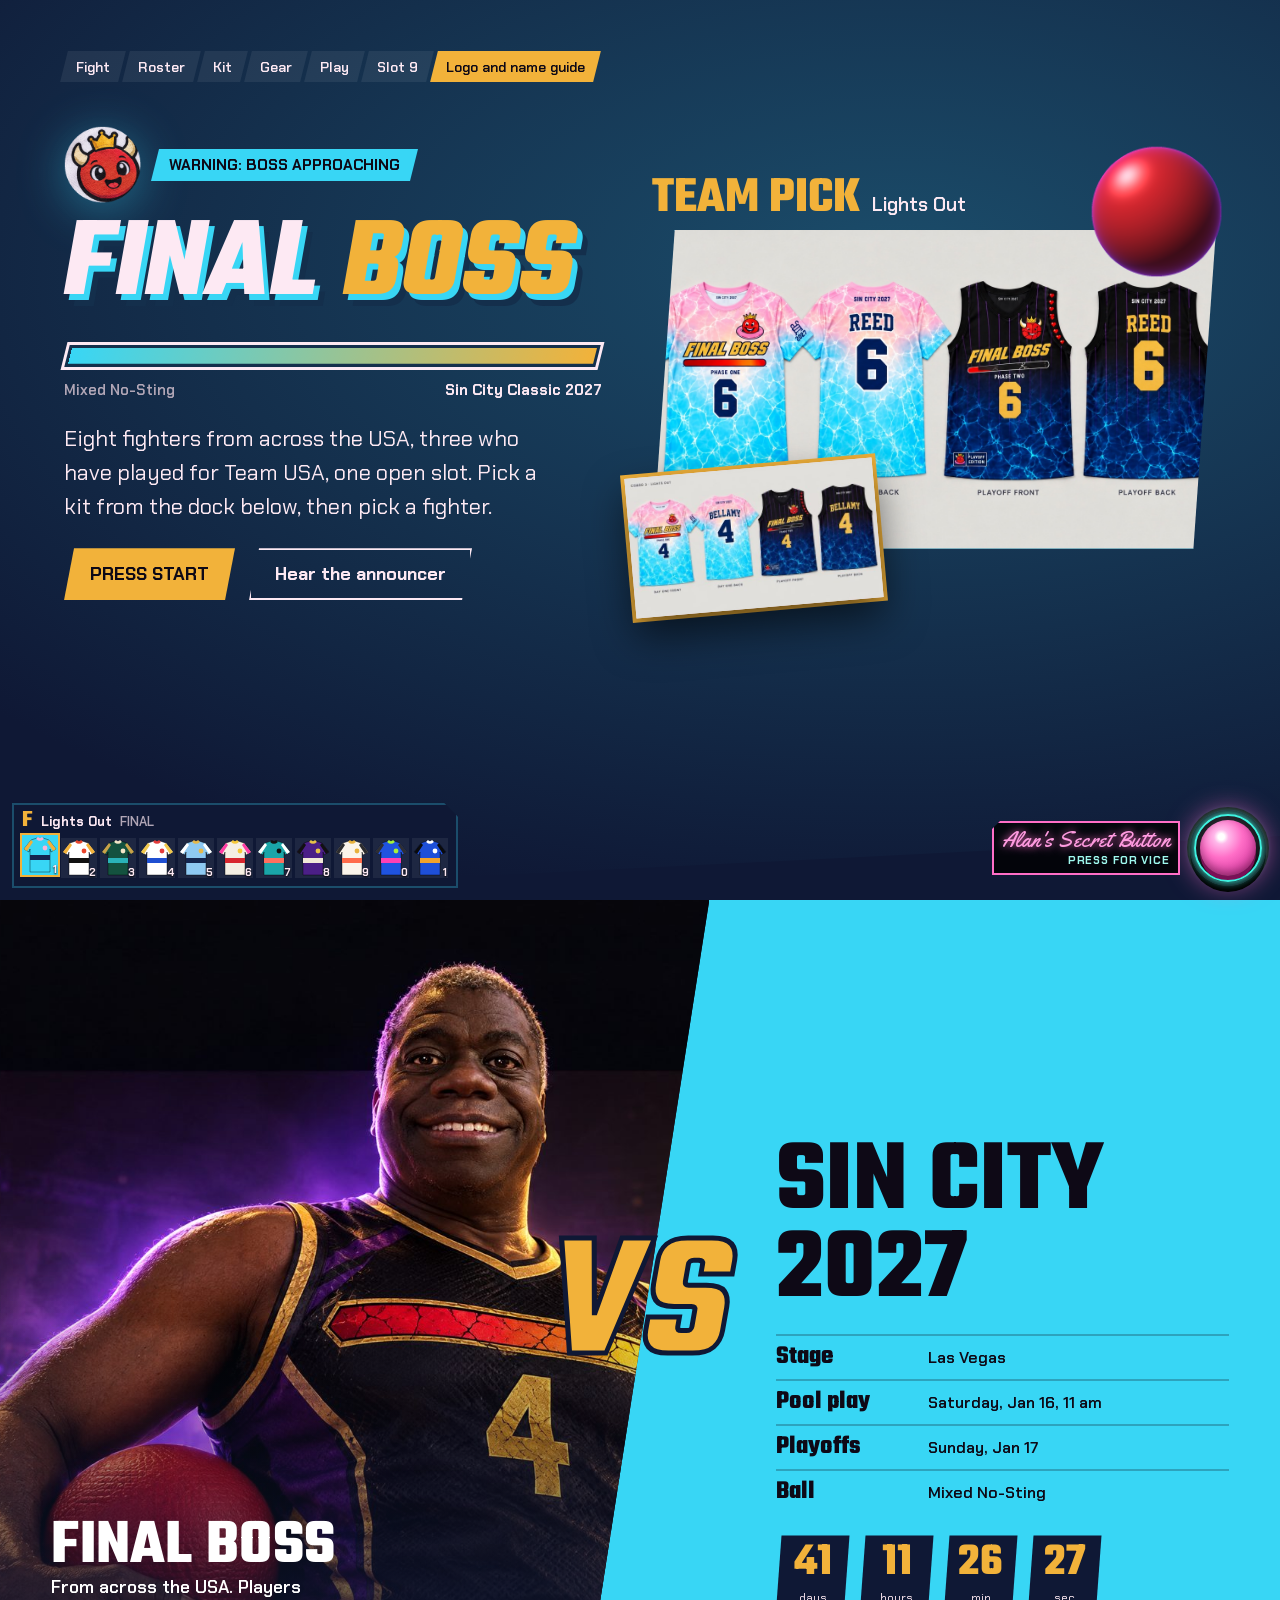
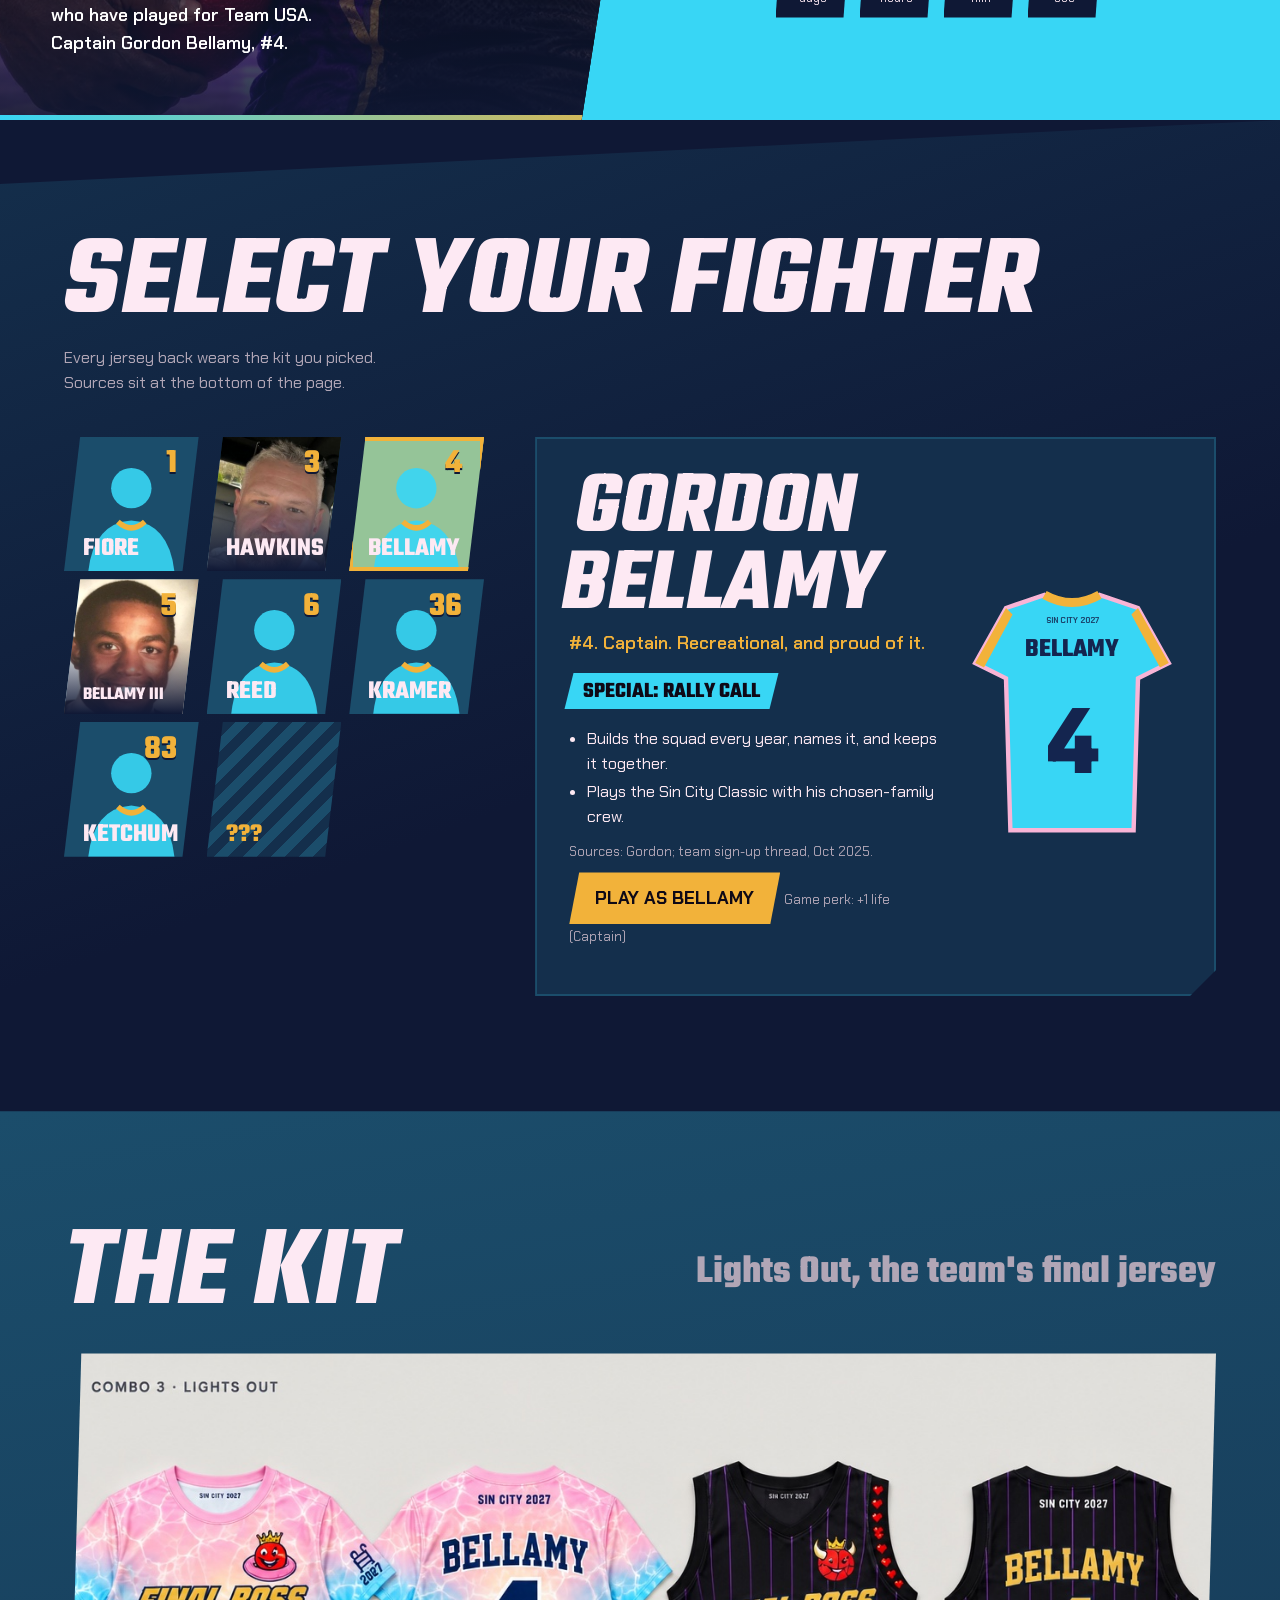
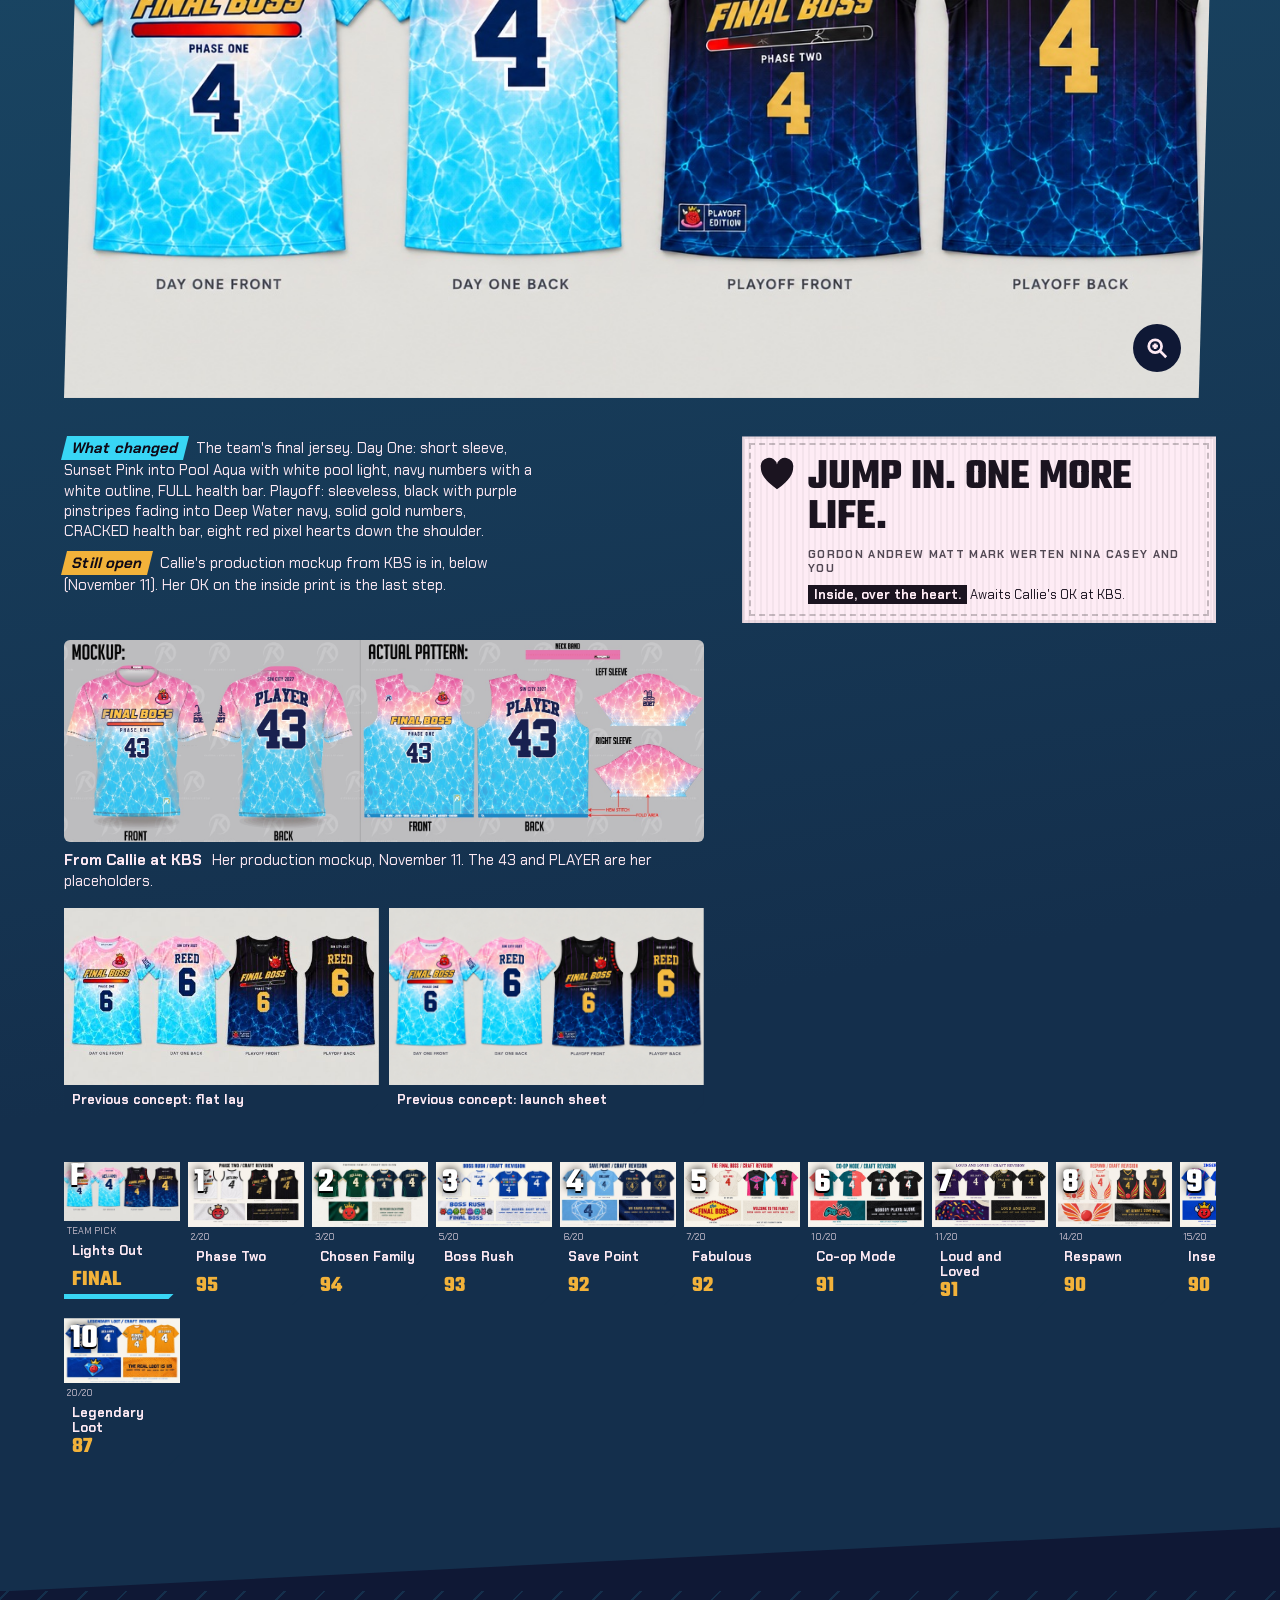
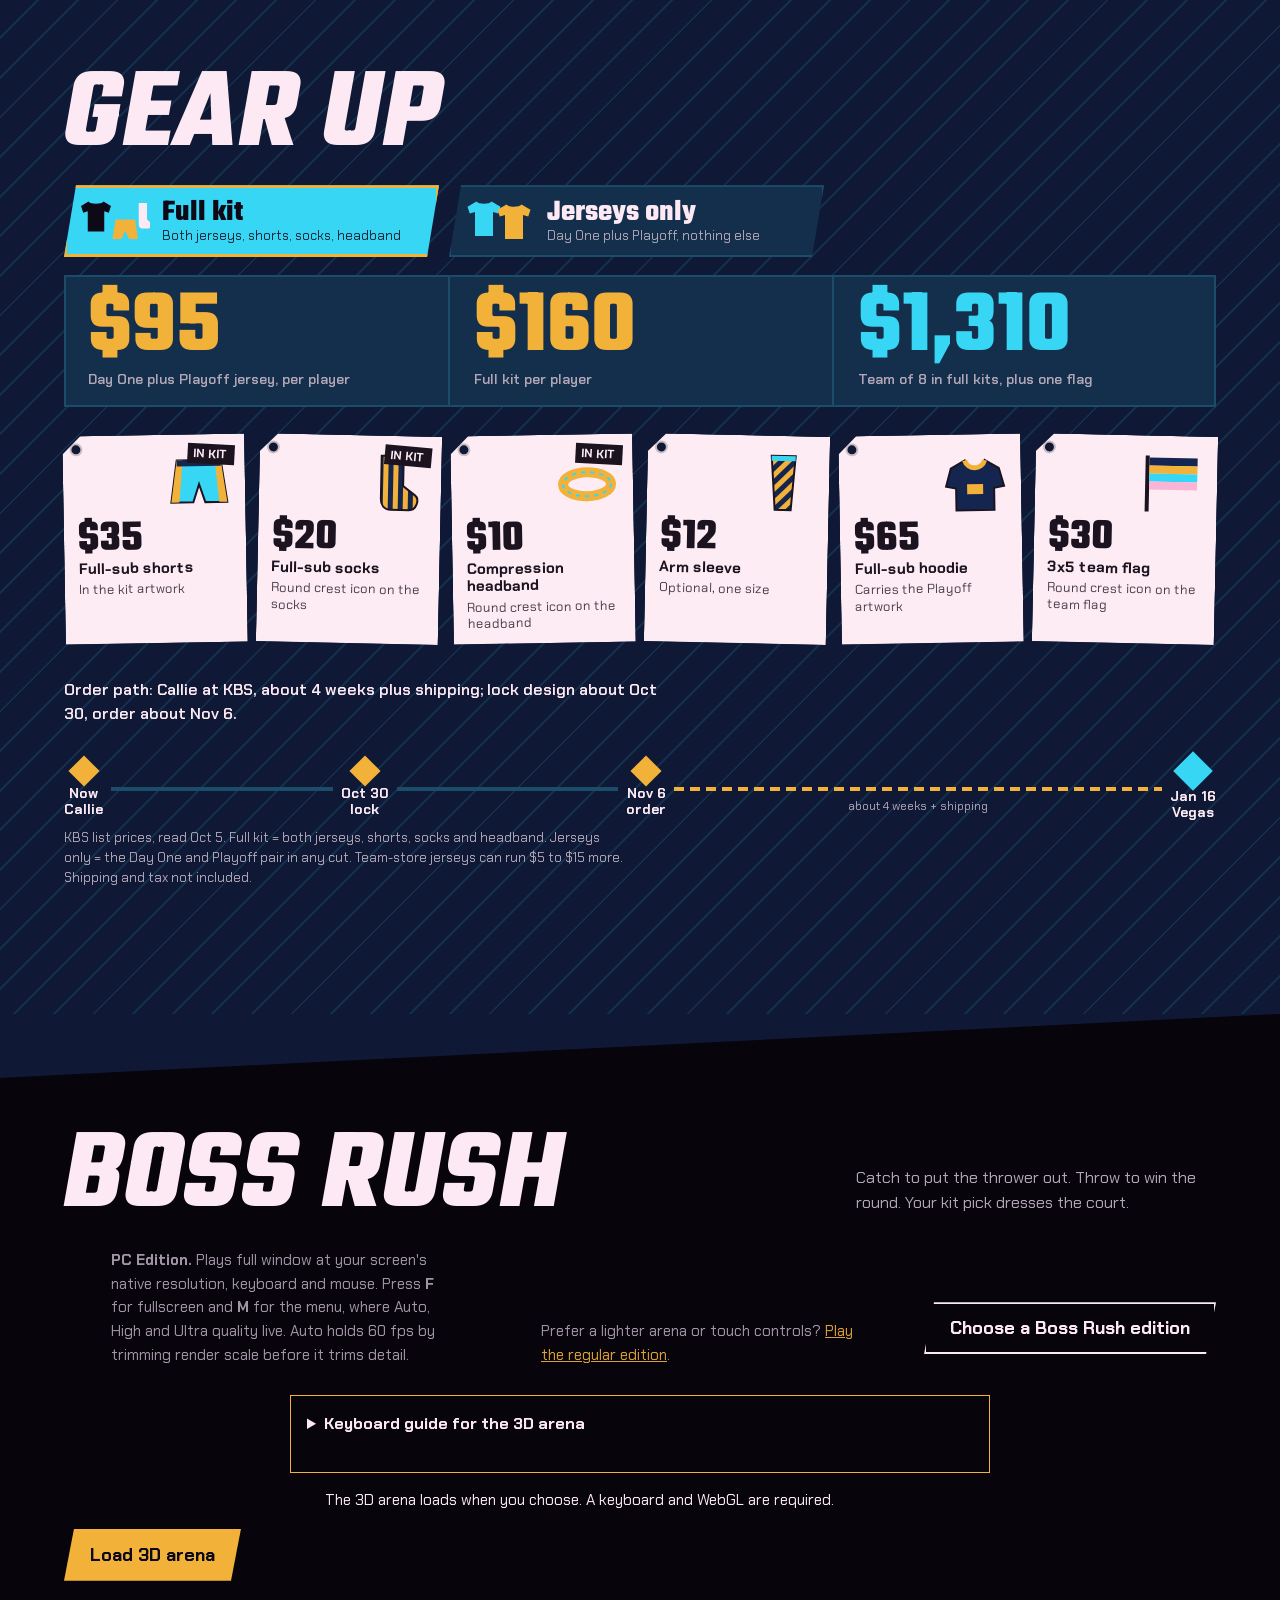
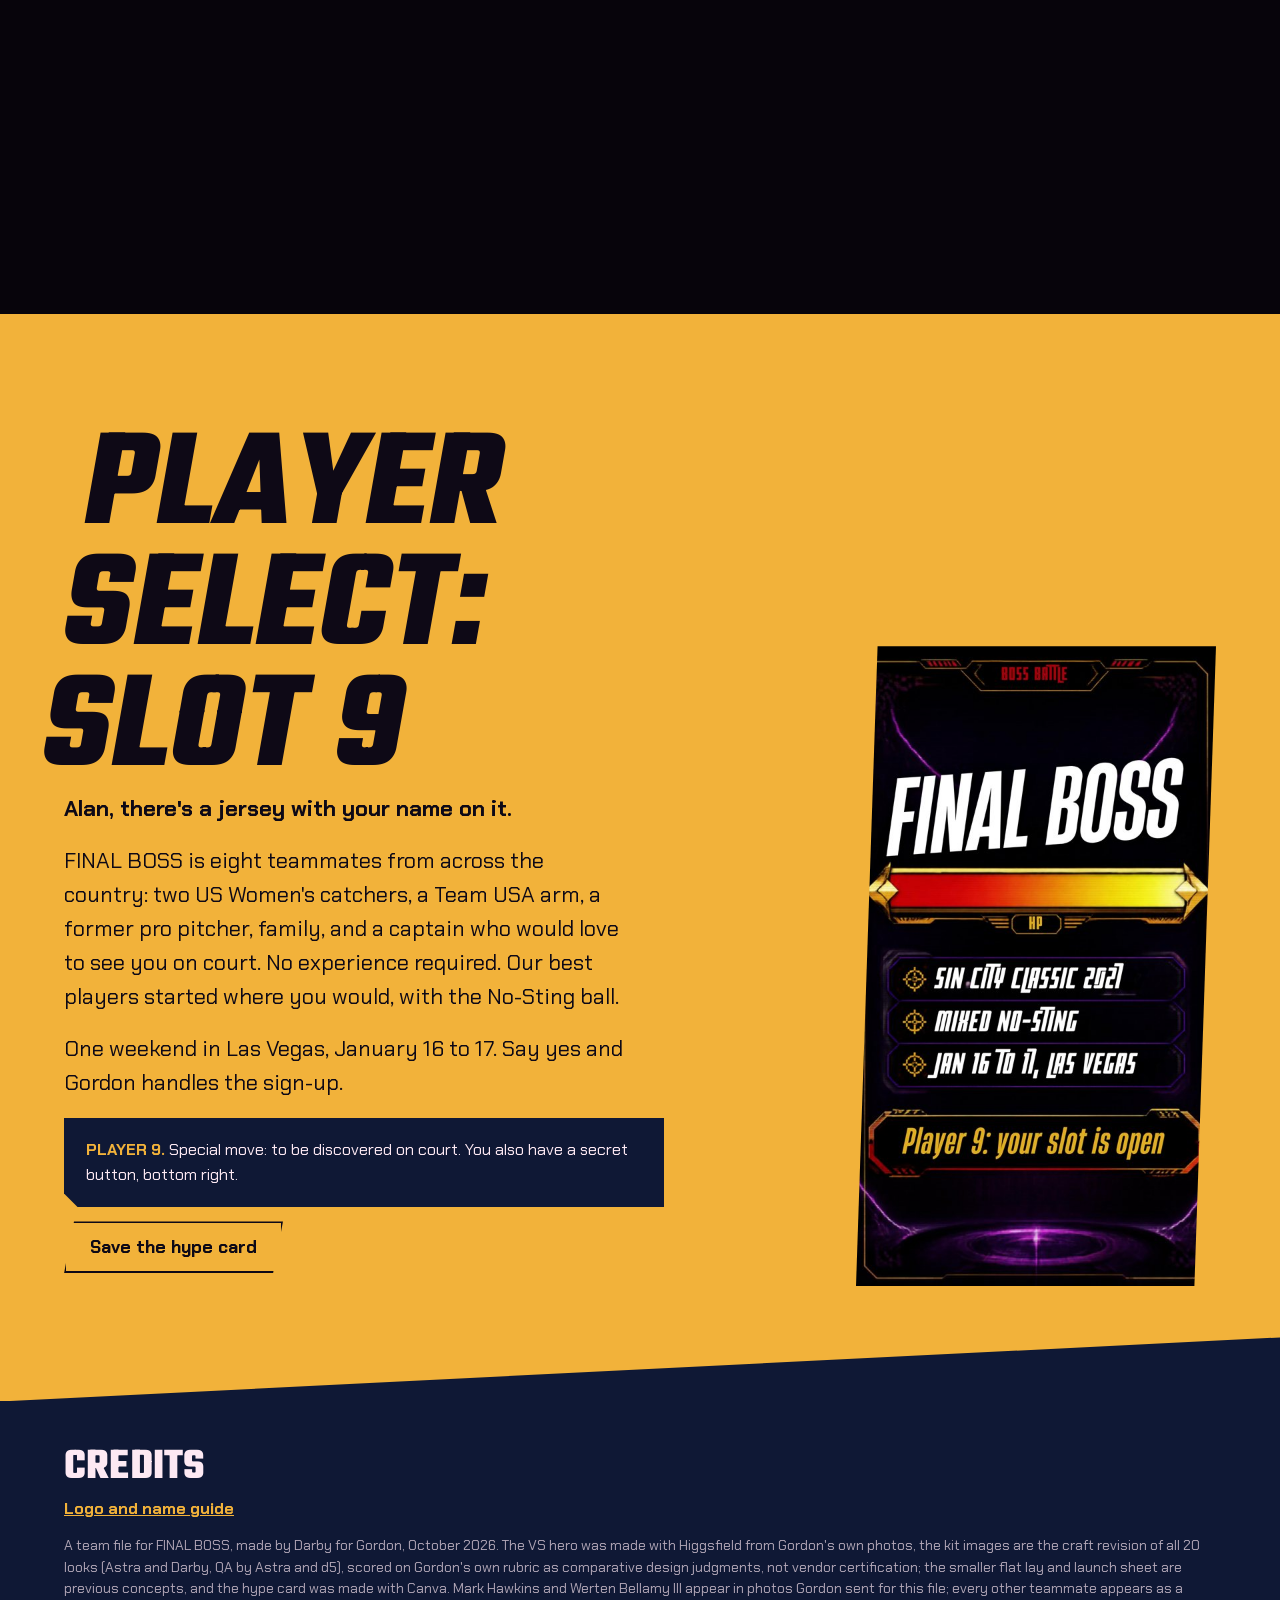
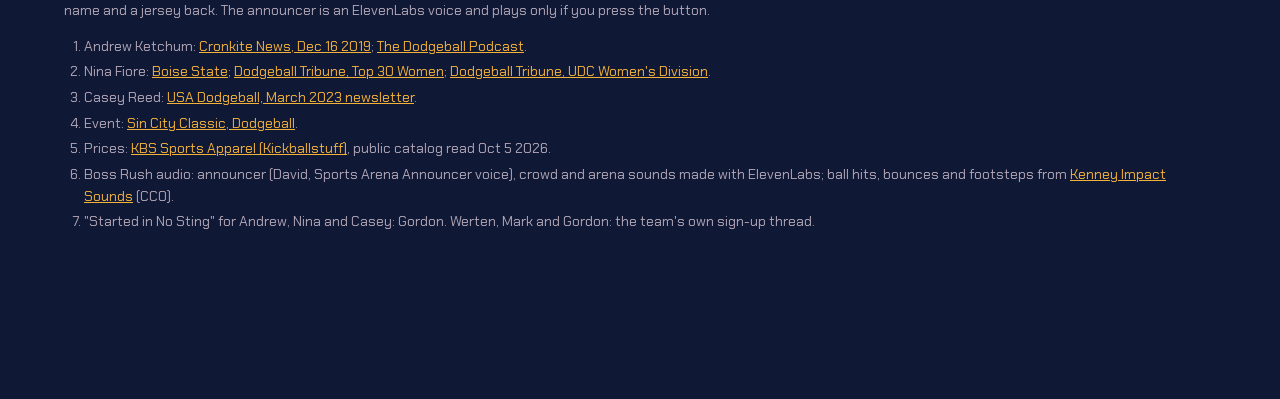
==== commit 84af4254: "Link to the Boss Rush edition chooser" ====
--- a/index.html
+++ b/index.html
@@ -710,6 +710,7 @@
     <p>Catch to put the thrower out. Throw to win the round. Your kit pick dresses the court.</p>
     <p class="pcnote"><strong>PC Edition.</strong> Plays full window at your screen's native resolution, keyboard and mouse. Press <b>F</b> for fullscreen and <b>M</b> for the menu, where Auto, High and Ultra quality live. Auto holds 60 fps by trimming render scale before it trims detail.</p>
     <p class="pcnote pc-phone">Prefer a lighter arena or touch controls? <a href="https://gordonusc.github.io/final-boss/#play">Play the regular edition</a>.</p>
+    <p><a class="btn ghost" href="https://gordonusc.github.io/final-boss/editions/">Choose a Boss Rush edition</a></p>
   </div>
   <details class="pc-controls" id="pc-controls"><summary>Keyboard guide for the 3D arena</summary><p><kbd>W A S D</kbd> or arrow keys move. <kbd>J</kbd> or <kbd>Space</kbd> throws. <kbd>K</kbd> catches. <kbd>L</kbd> jumps. <kbd>Shift</kbd> or <kbd>E</kbd> passes. <kbd>Q</kbd> switches player.</p><p>Mouse: left click throws, right click catches (hold to duck). <kbd>F</kbd> toggles fullscreen and <kbd>M</kbd> opens the menu (quality and display) without using your time out. The arena plays full window; <kbd>Esc</kbd> on the title or results card returns to this page.</p><p><kbd>P</kbd> or <kbd>Esc</kbd> calls time out. Your first time out resumes after 30 seconds; later pauses wait for you. Sound starts off. Choose your lineup, then enter the court.</p></details>
   <p class="pc-status" id="pc-game-status" role="status">The 3D arena loads when you choose. A keyboard and WebGL are required.</p>
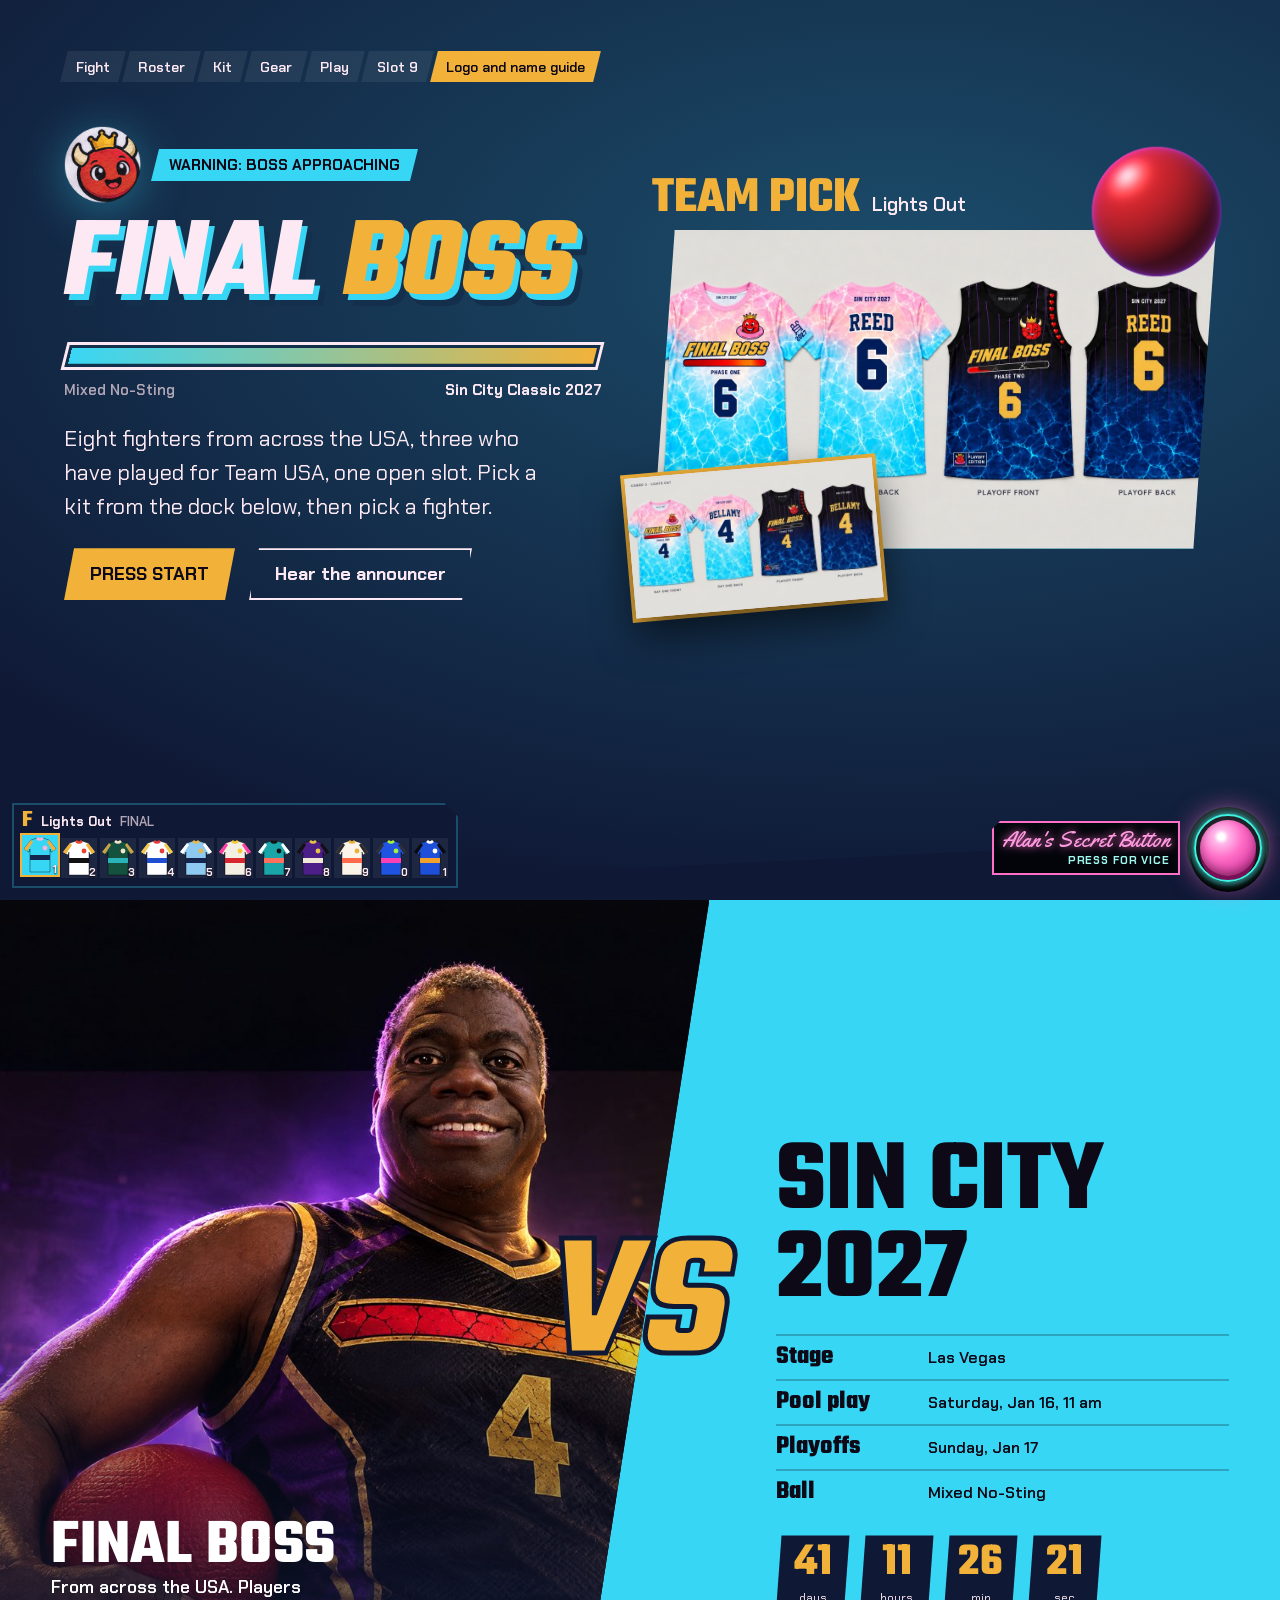
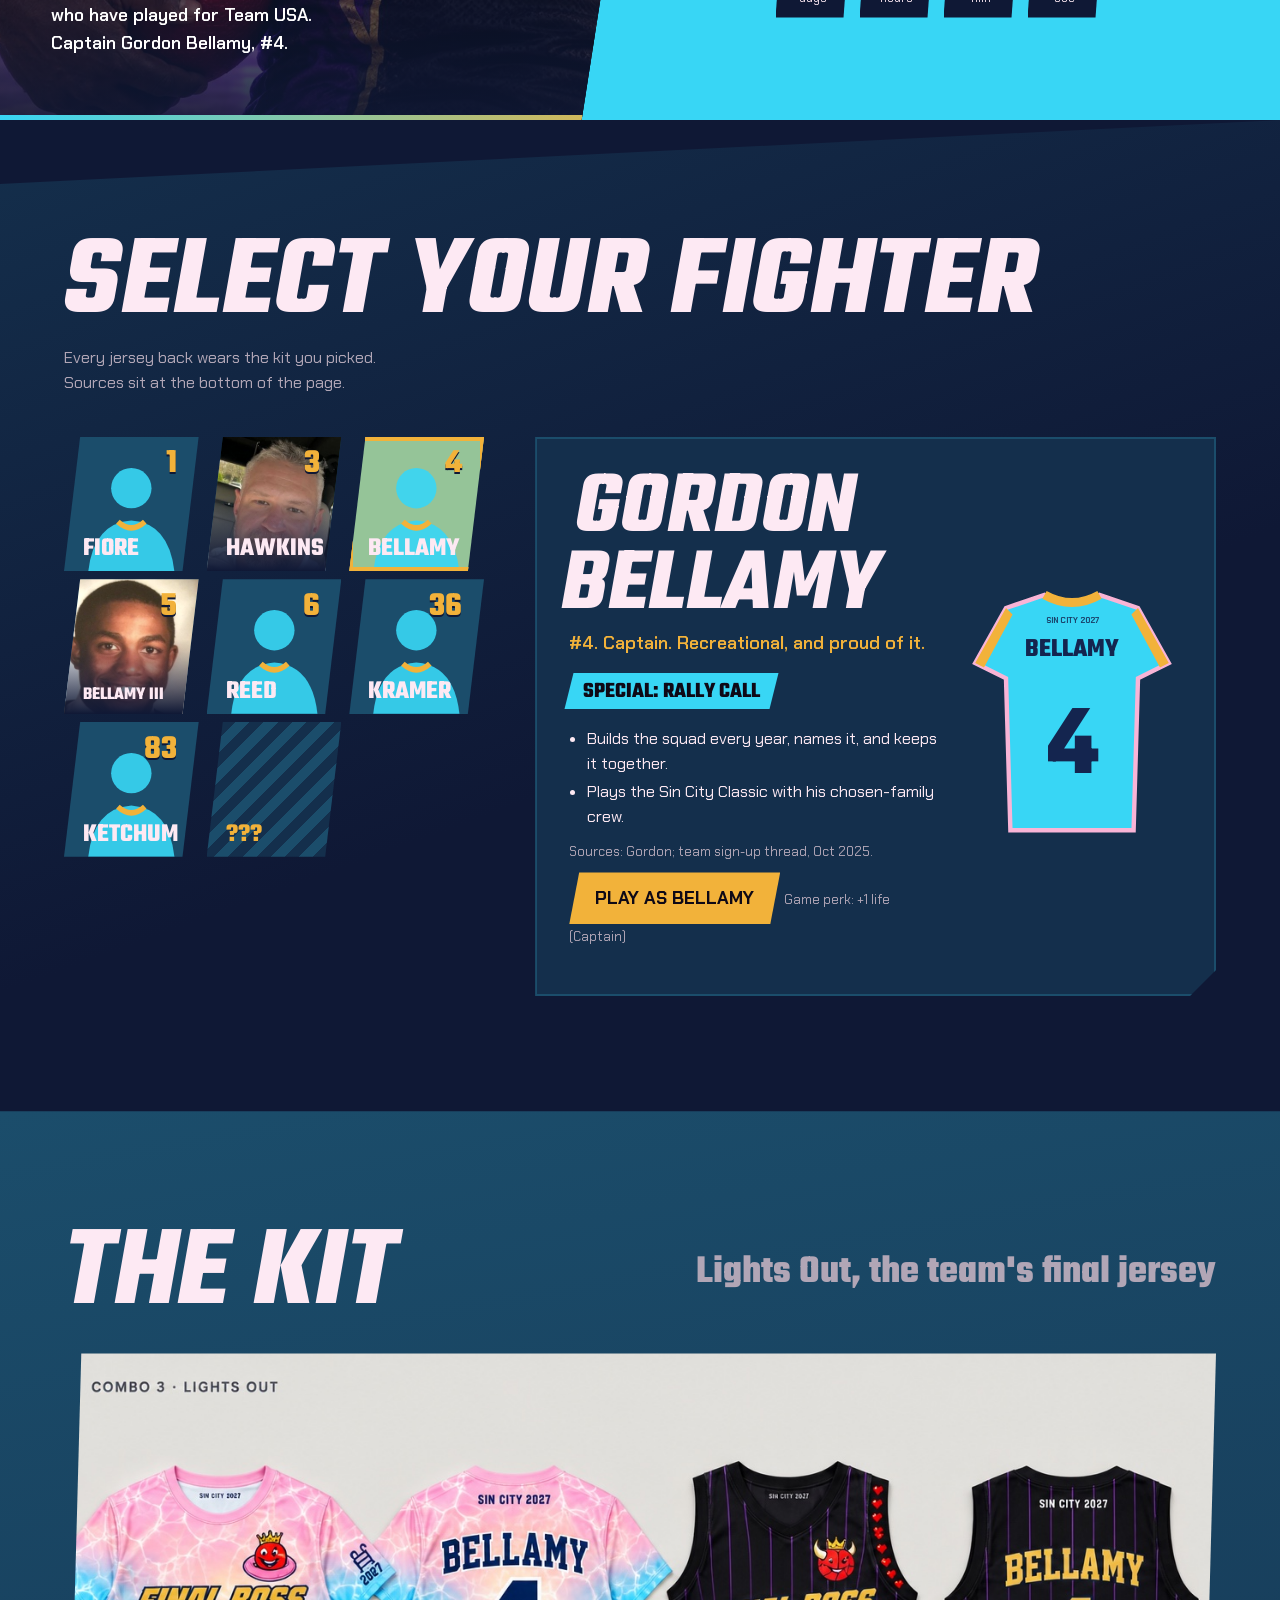
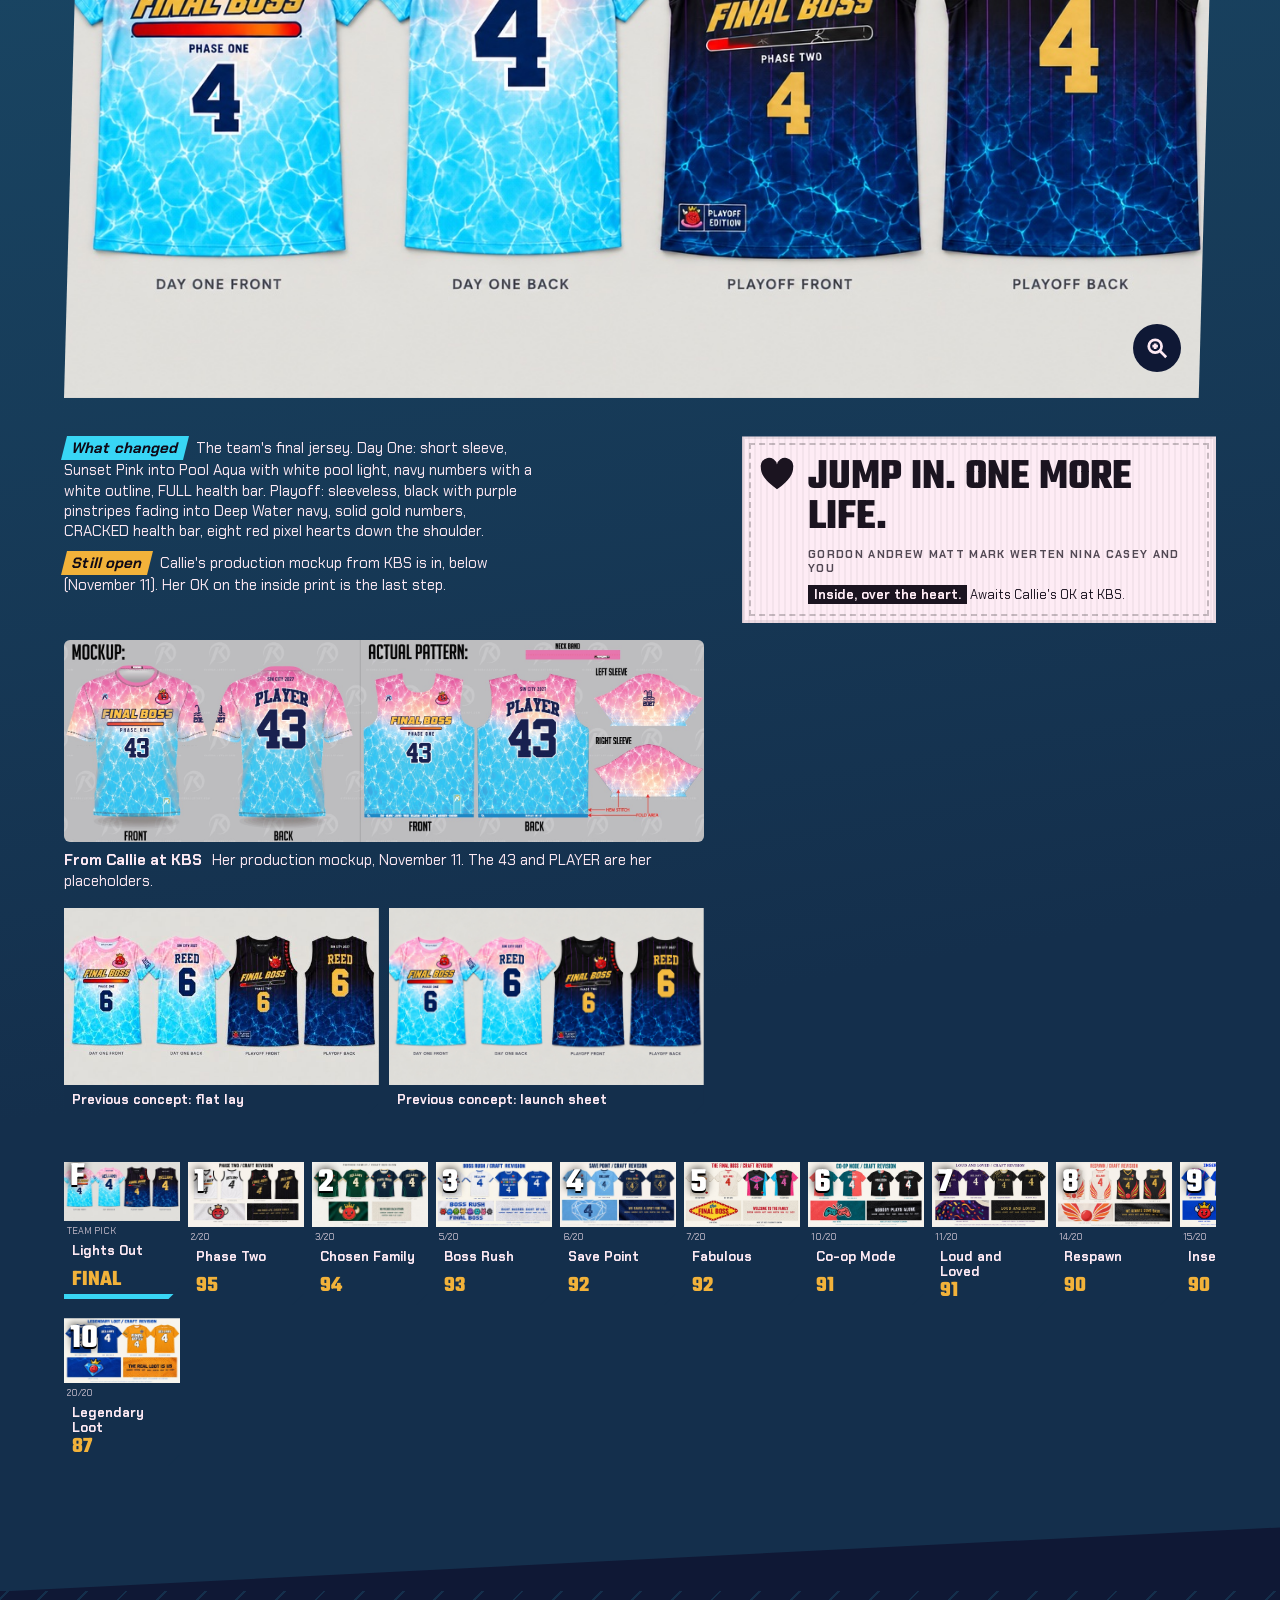
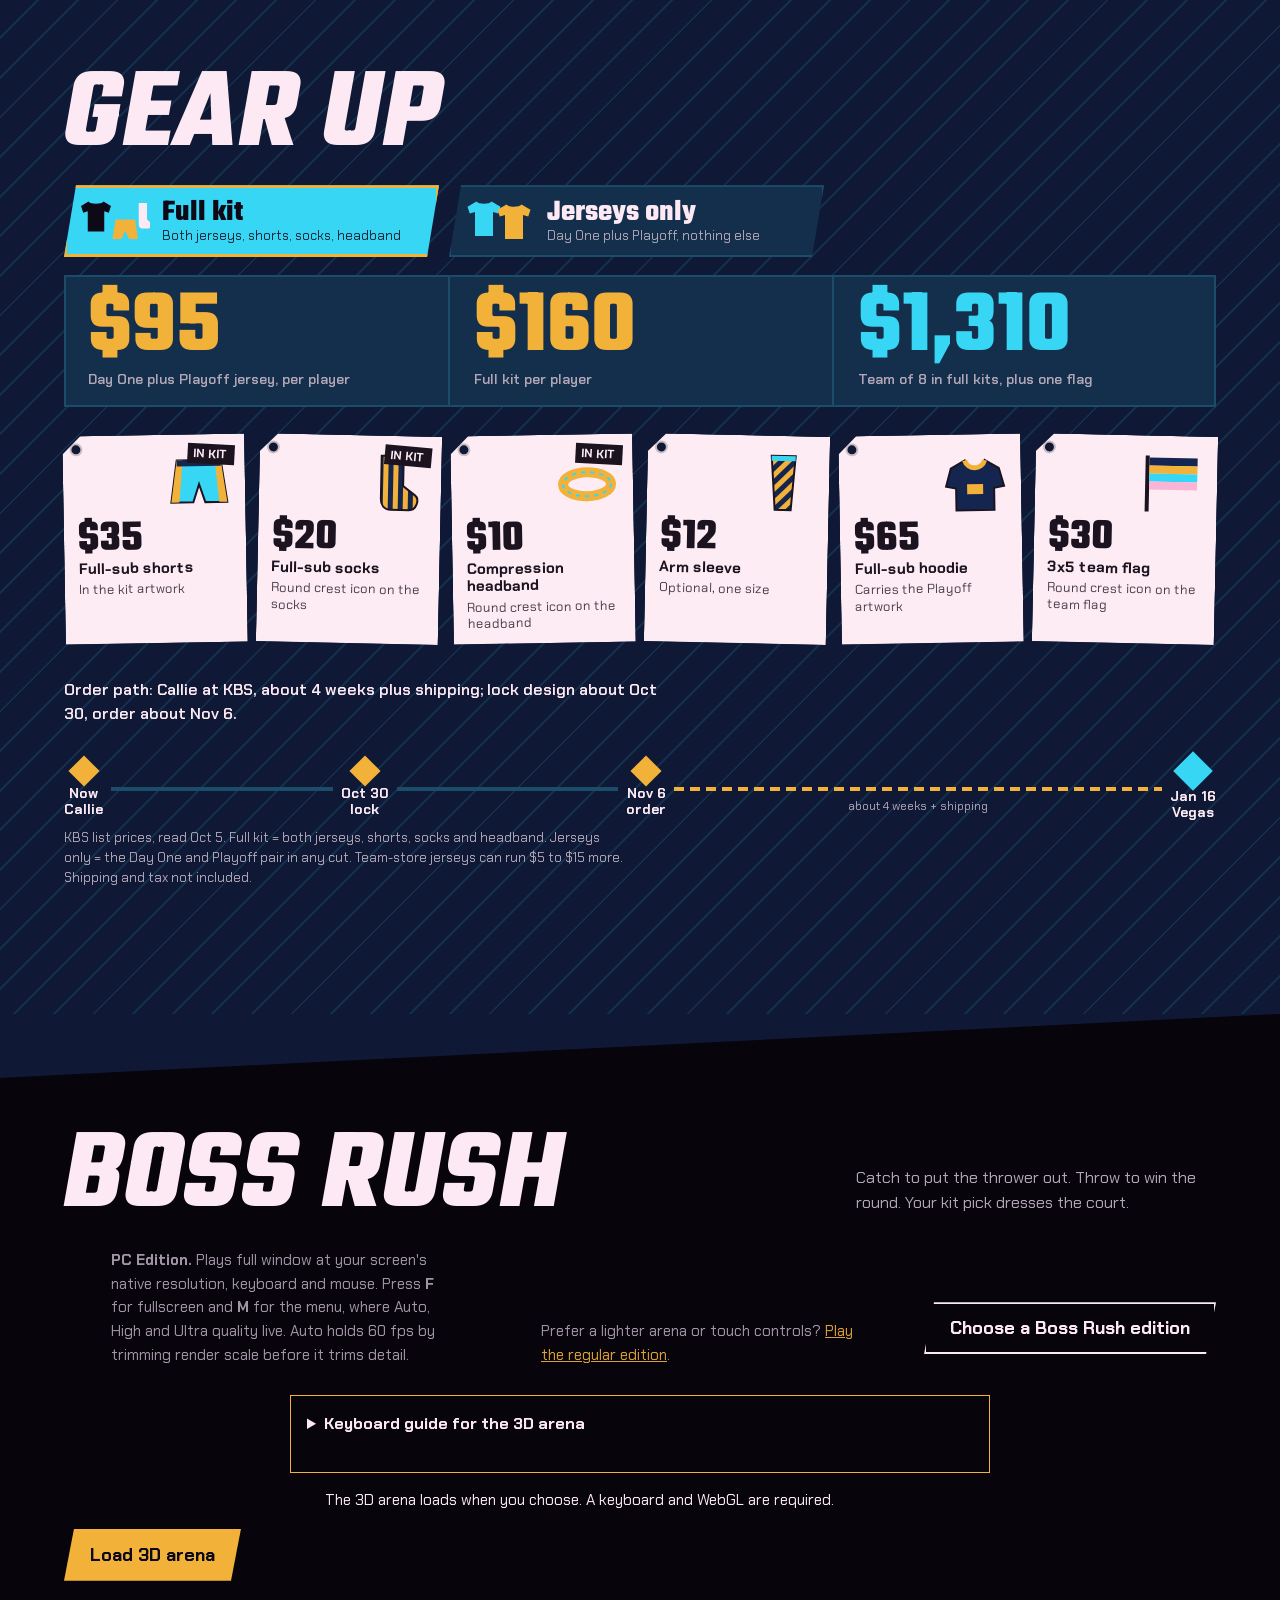
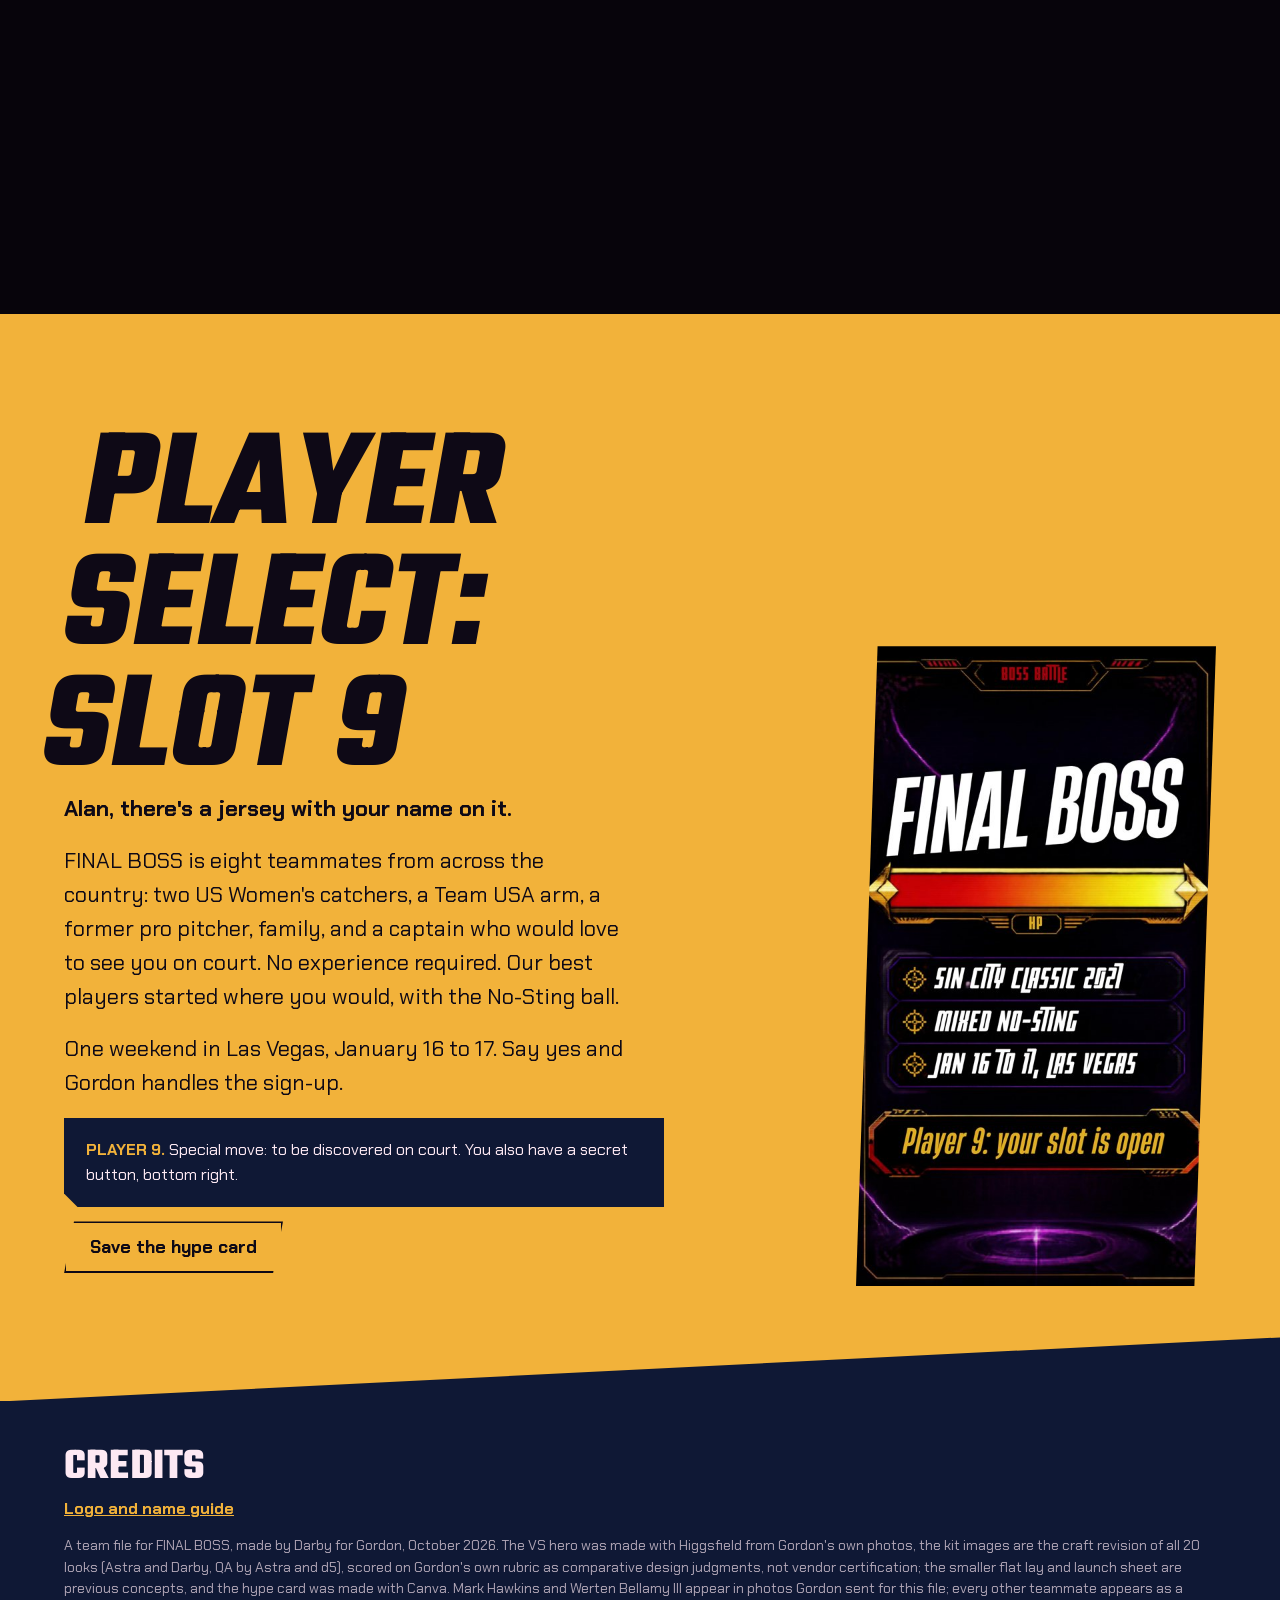
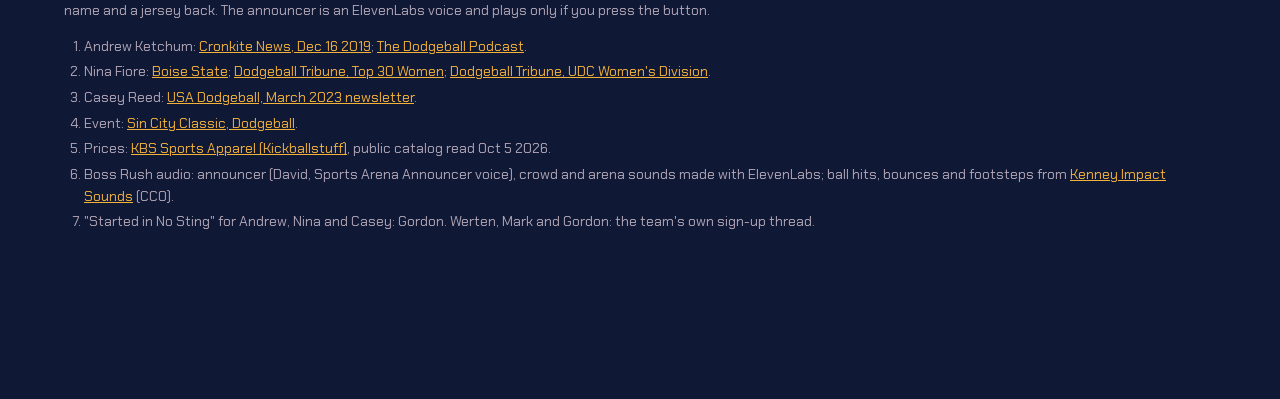
==== commit 01375662: "Gait-only fix from dot: less foot slide, teeter step back restored; bundle cache tag bumped Reviewed" ====
--- a/index.html
+++ b/index.html
@@ -1109,7 +1109,7 @@
   if(gameLoading||gameMounted||fallbackOn)return;
   gameLoading=true;$('pc-load-game').disabled=true;$('pc-load-game').textContent='Loading arena…';
   $('pc-game-status').textContent='Loading the 3D arena. If it cannot start, the lighter arena will open.';
-  const s=document.createElement('script');s.src='game/game.bundle.js?v=pc-lo3-20261120';
+  const s=document.createElement('script');s.src='game/game.bundle.js?v=pc-gait-20261120';
   const timer=setTimeout(()=>{if(!gameMounted&&!fallbackOn)startFallback()},9000);
   s.onload=()=>{clearTimeout(timer);mountArena()};s.onerror=()=>{clearTimeout(timer);startFallback()};document.body.appendChild(s);
 });
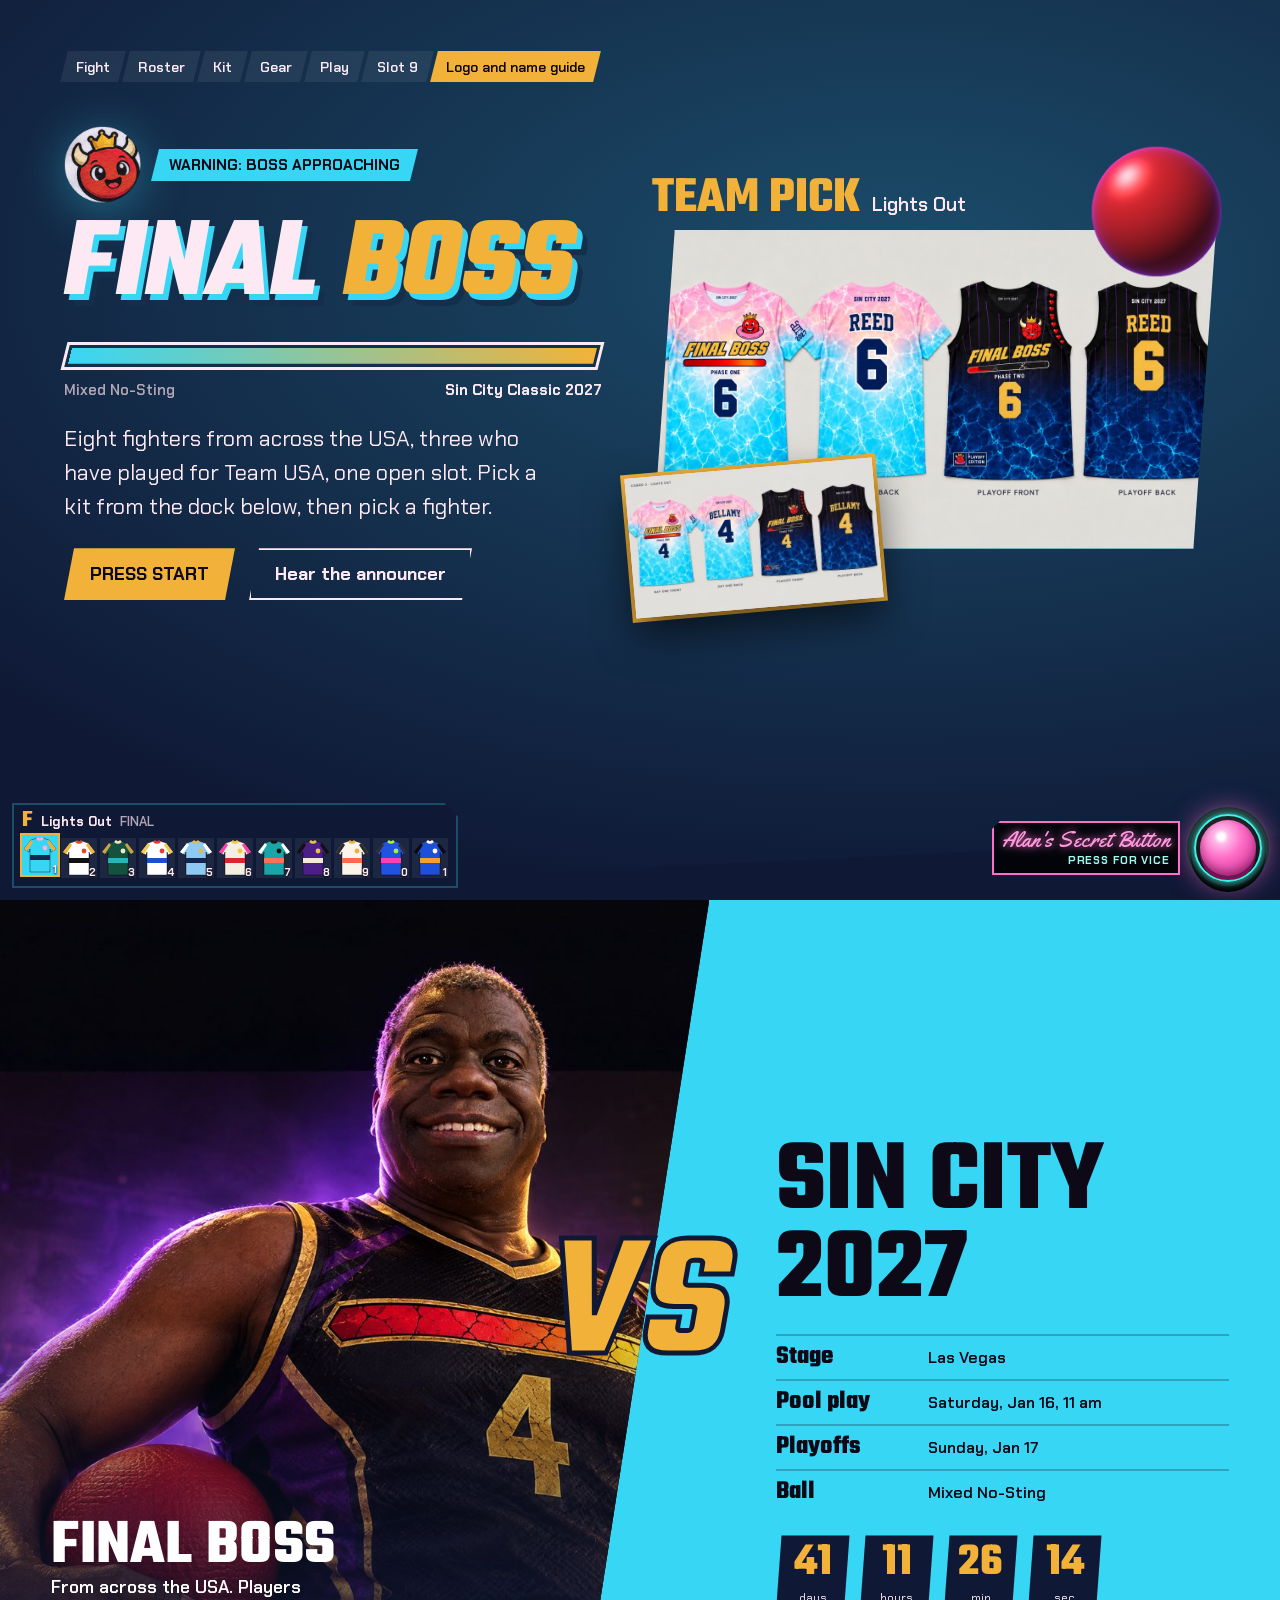
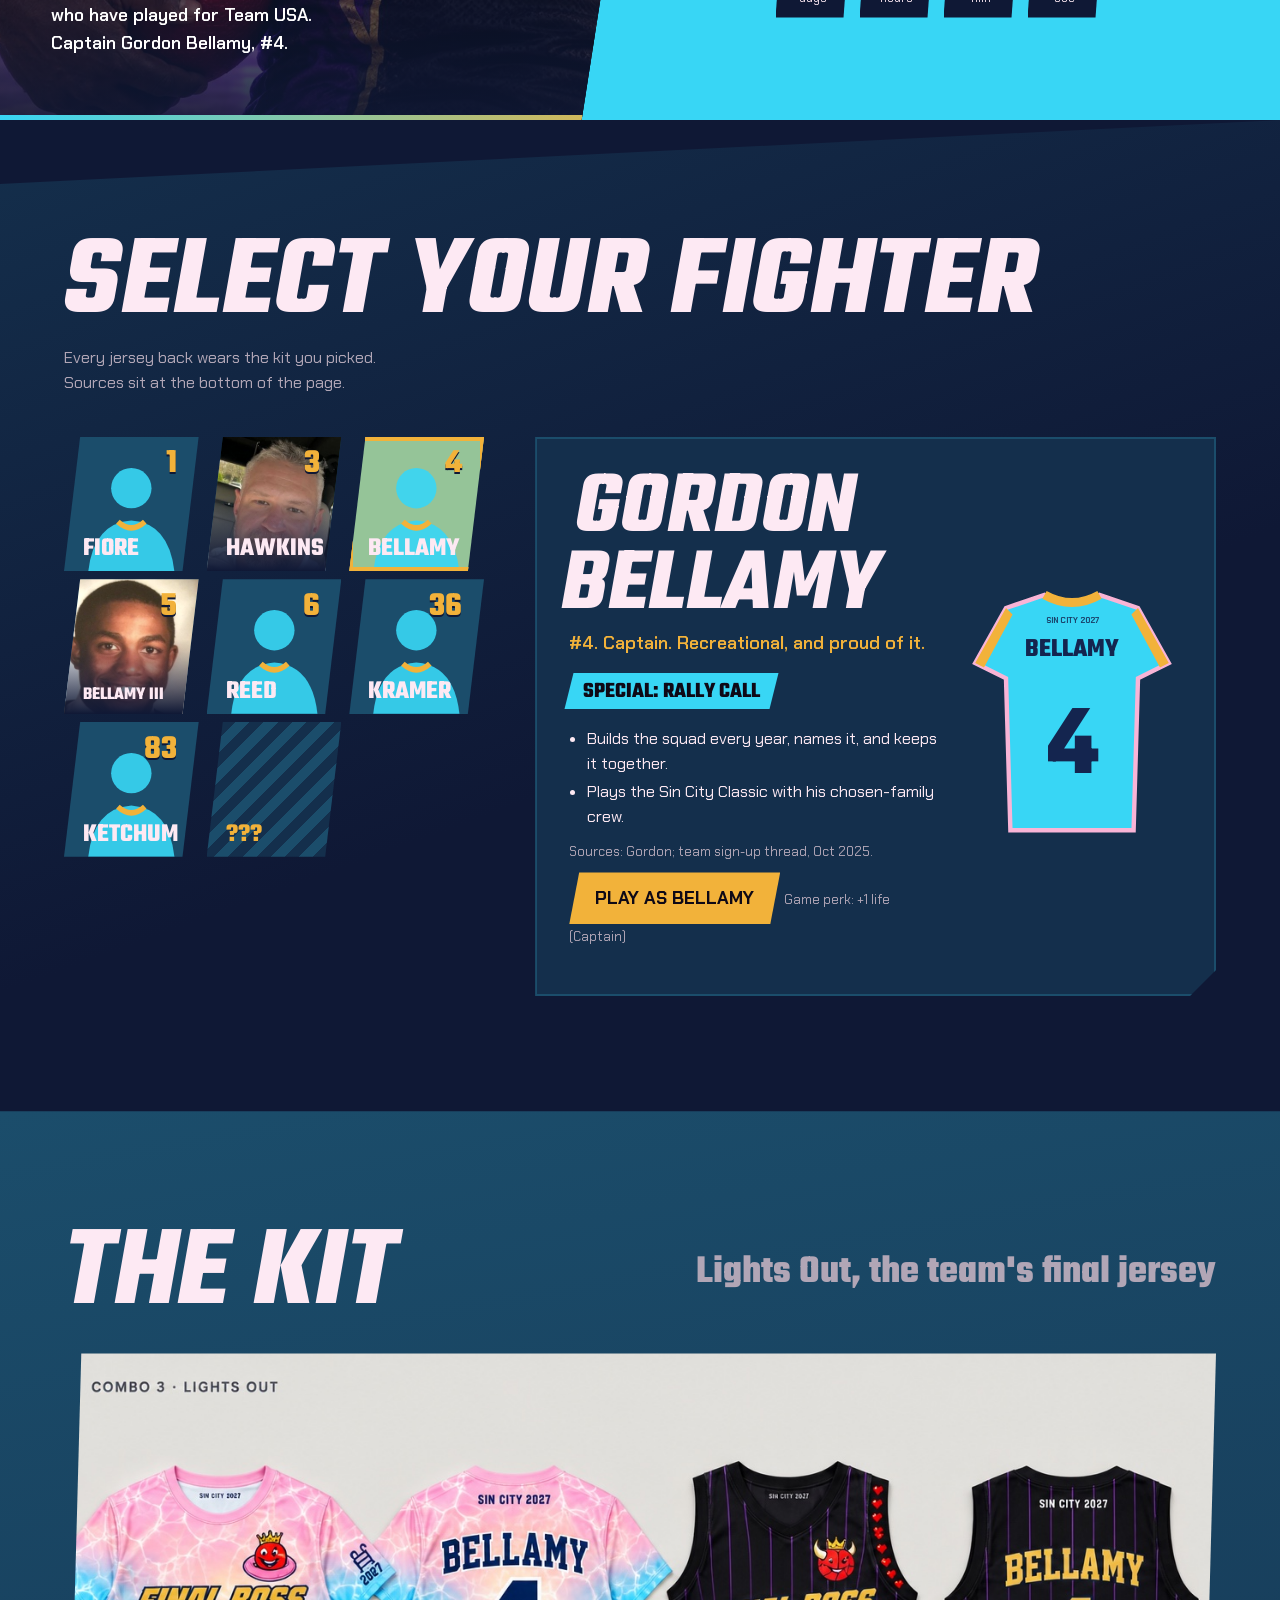
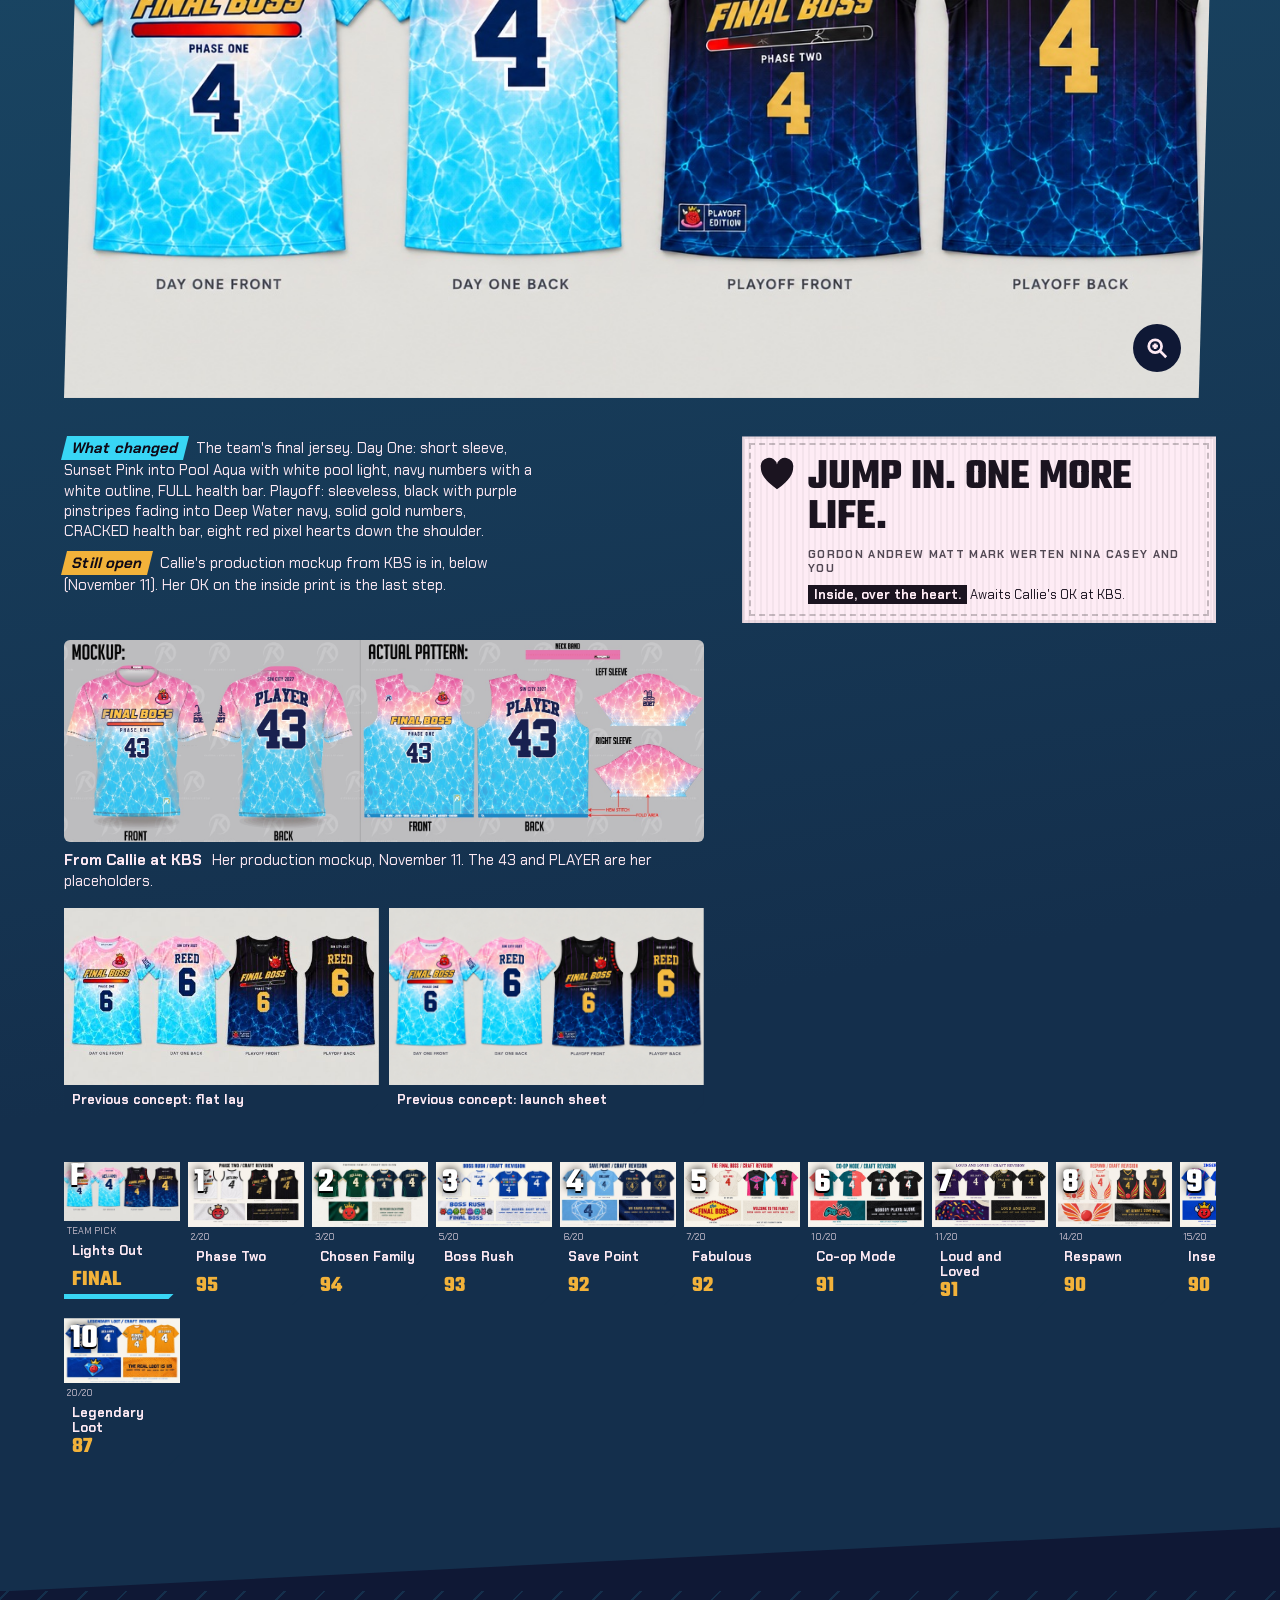
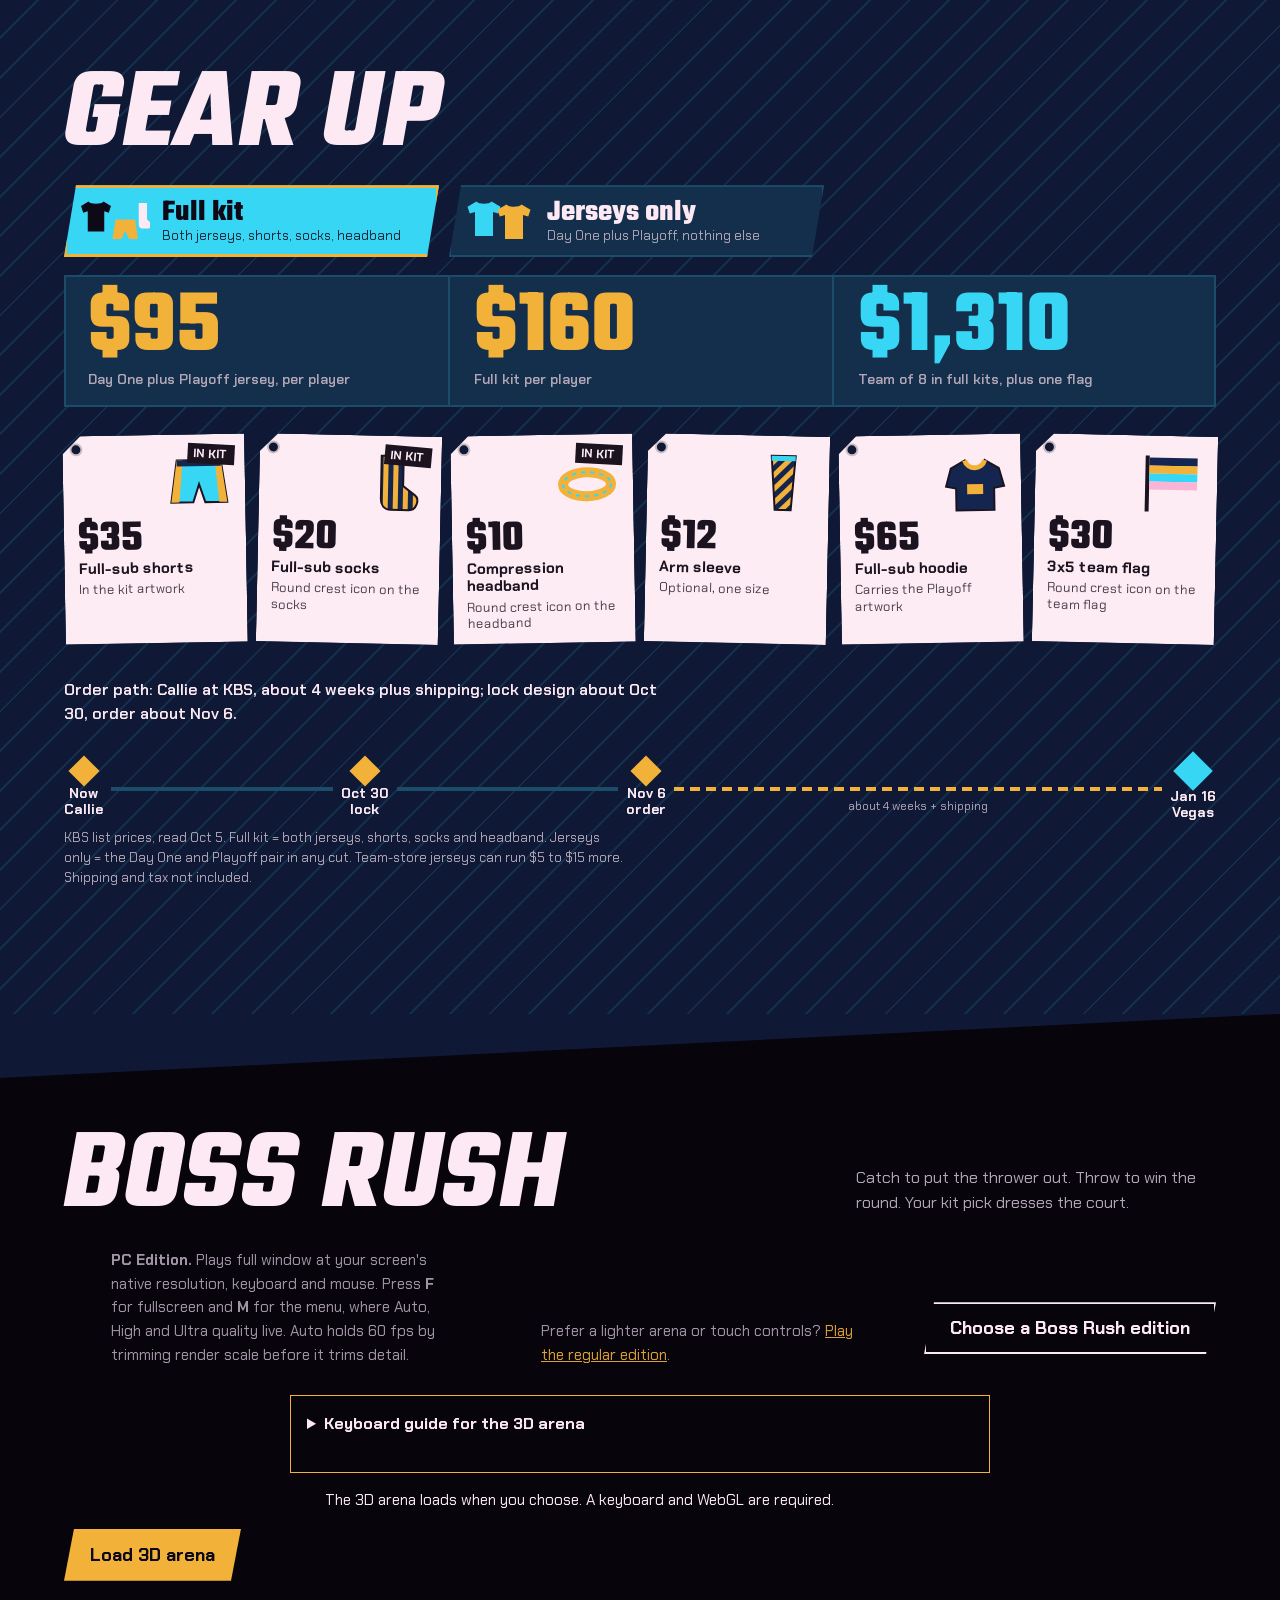
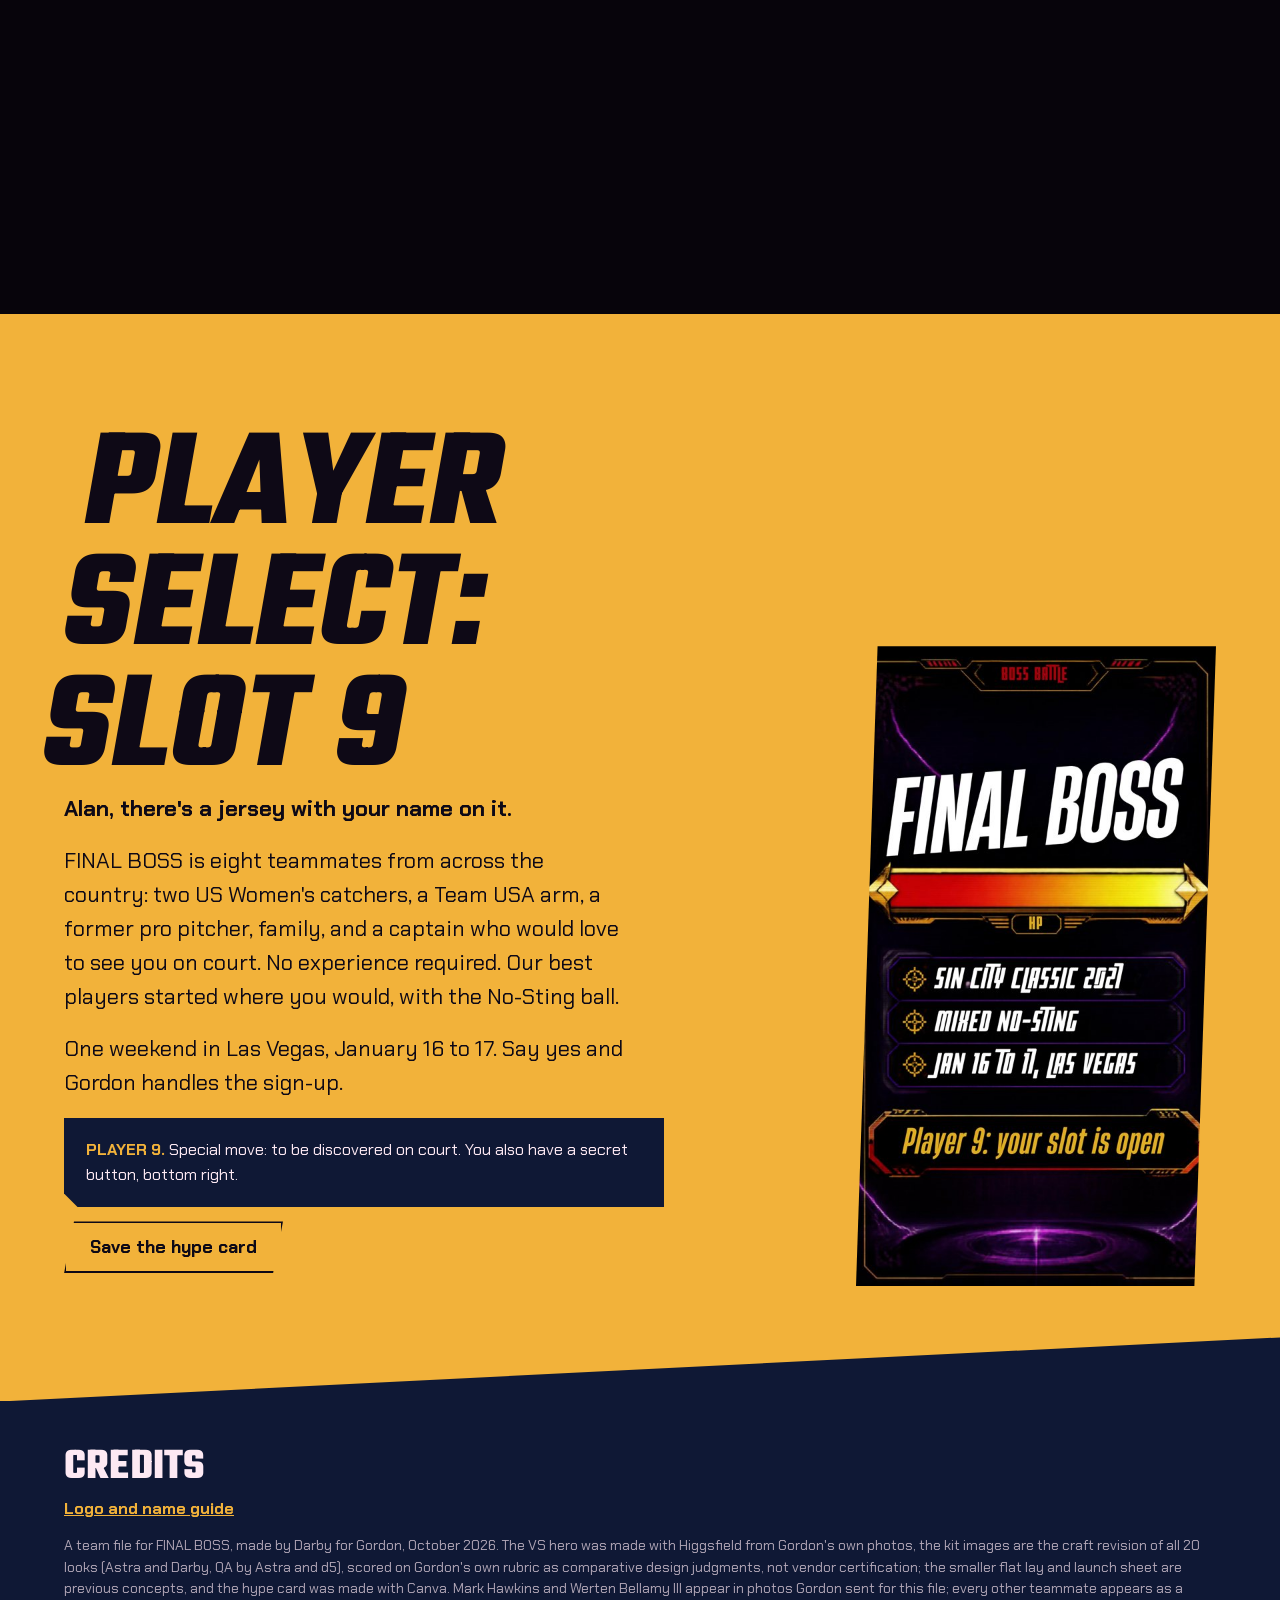
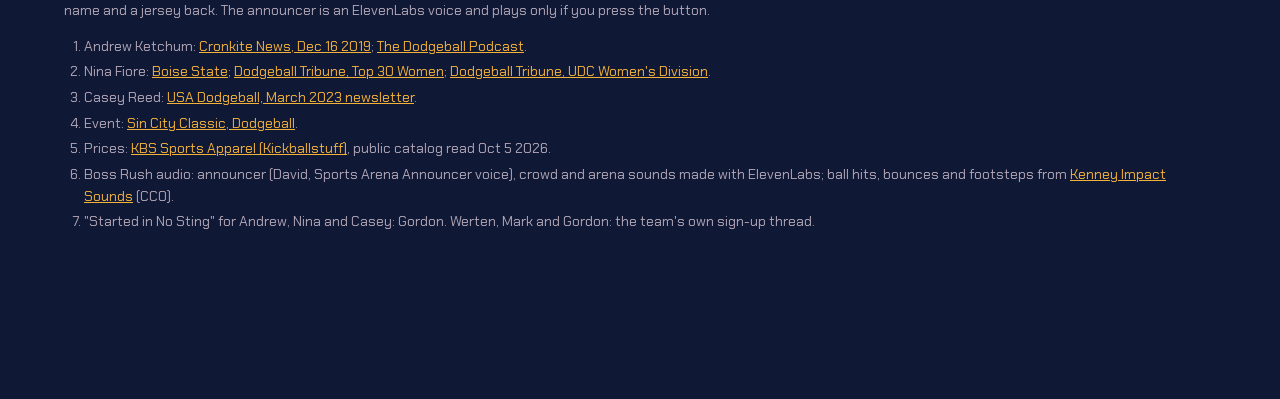
==== commit 904c4e9a: "Boss Rush (PC): team tactics, Call Wheel (C), Sin City 2027 rules preset, Quick Play draws from all " ====
--- a/index.html
+++ b/index.html
@@ -1109,7 +1109,7 @@
   if(gameLoading||gameMounted||fallbackOn)return;
   gameLoading=true;$('pc-load-game').disabled=true;$('pc-load-game').textContent='Loading arena…';
   $('pc-game-status').textContent='Loading the 3D arena. If it cannot start, the lighter arena will open.';
-  const s=document.createElement('script');s.src='game/game.bundle.js?v=pc-gait-20261120';
+  const s=document.createElement('script');s.src='game/game.bundle.js?v=pc-tac2-20261123';
   const timer=setTimeout(()=>{if(!gameMounted&&!fallbackOn)startFallback()},9000);
   s.onload=()=>{clearTimeout(timer);mountArena()};s.onerror=()=>{clearTimeout(timer);startFallback()};document.body.appendChild(s);
 });
